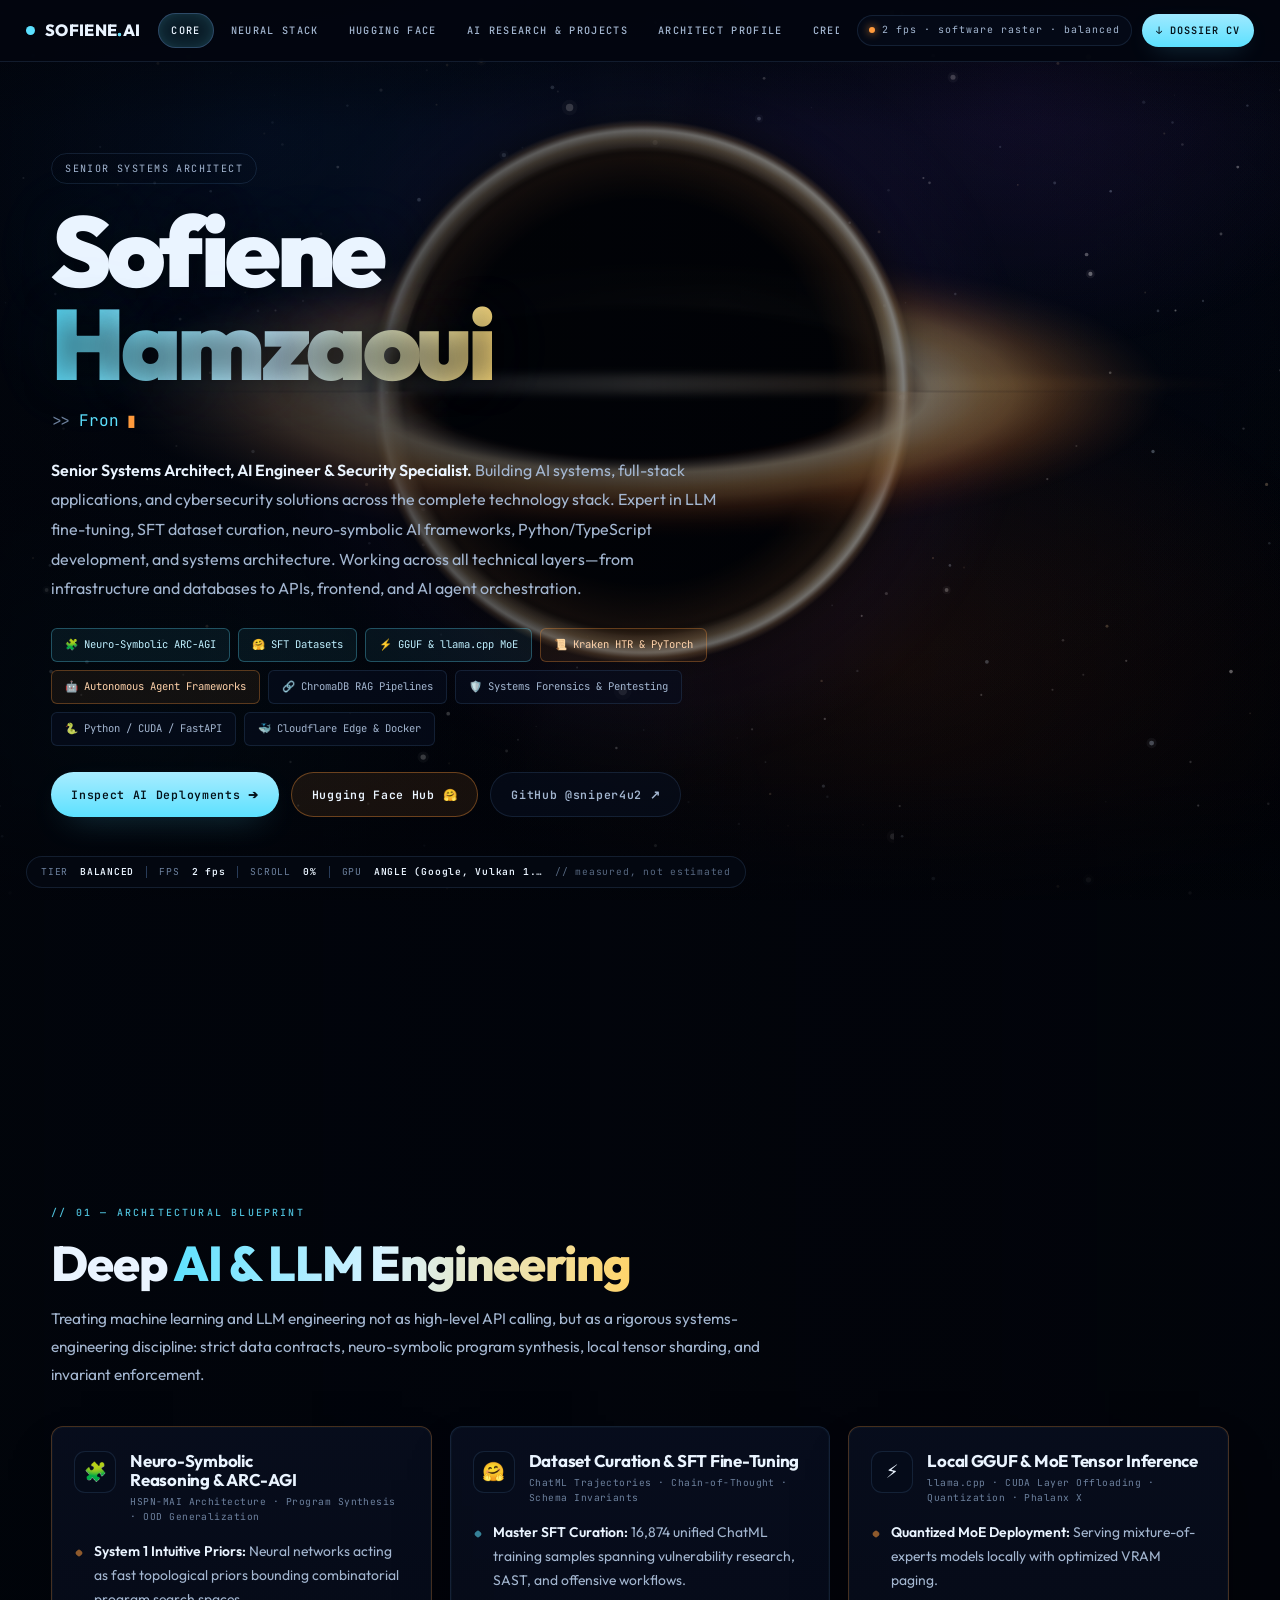
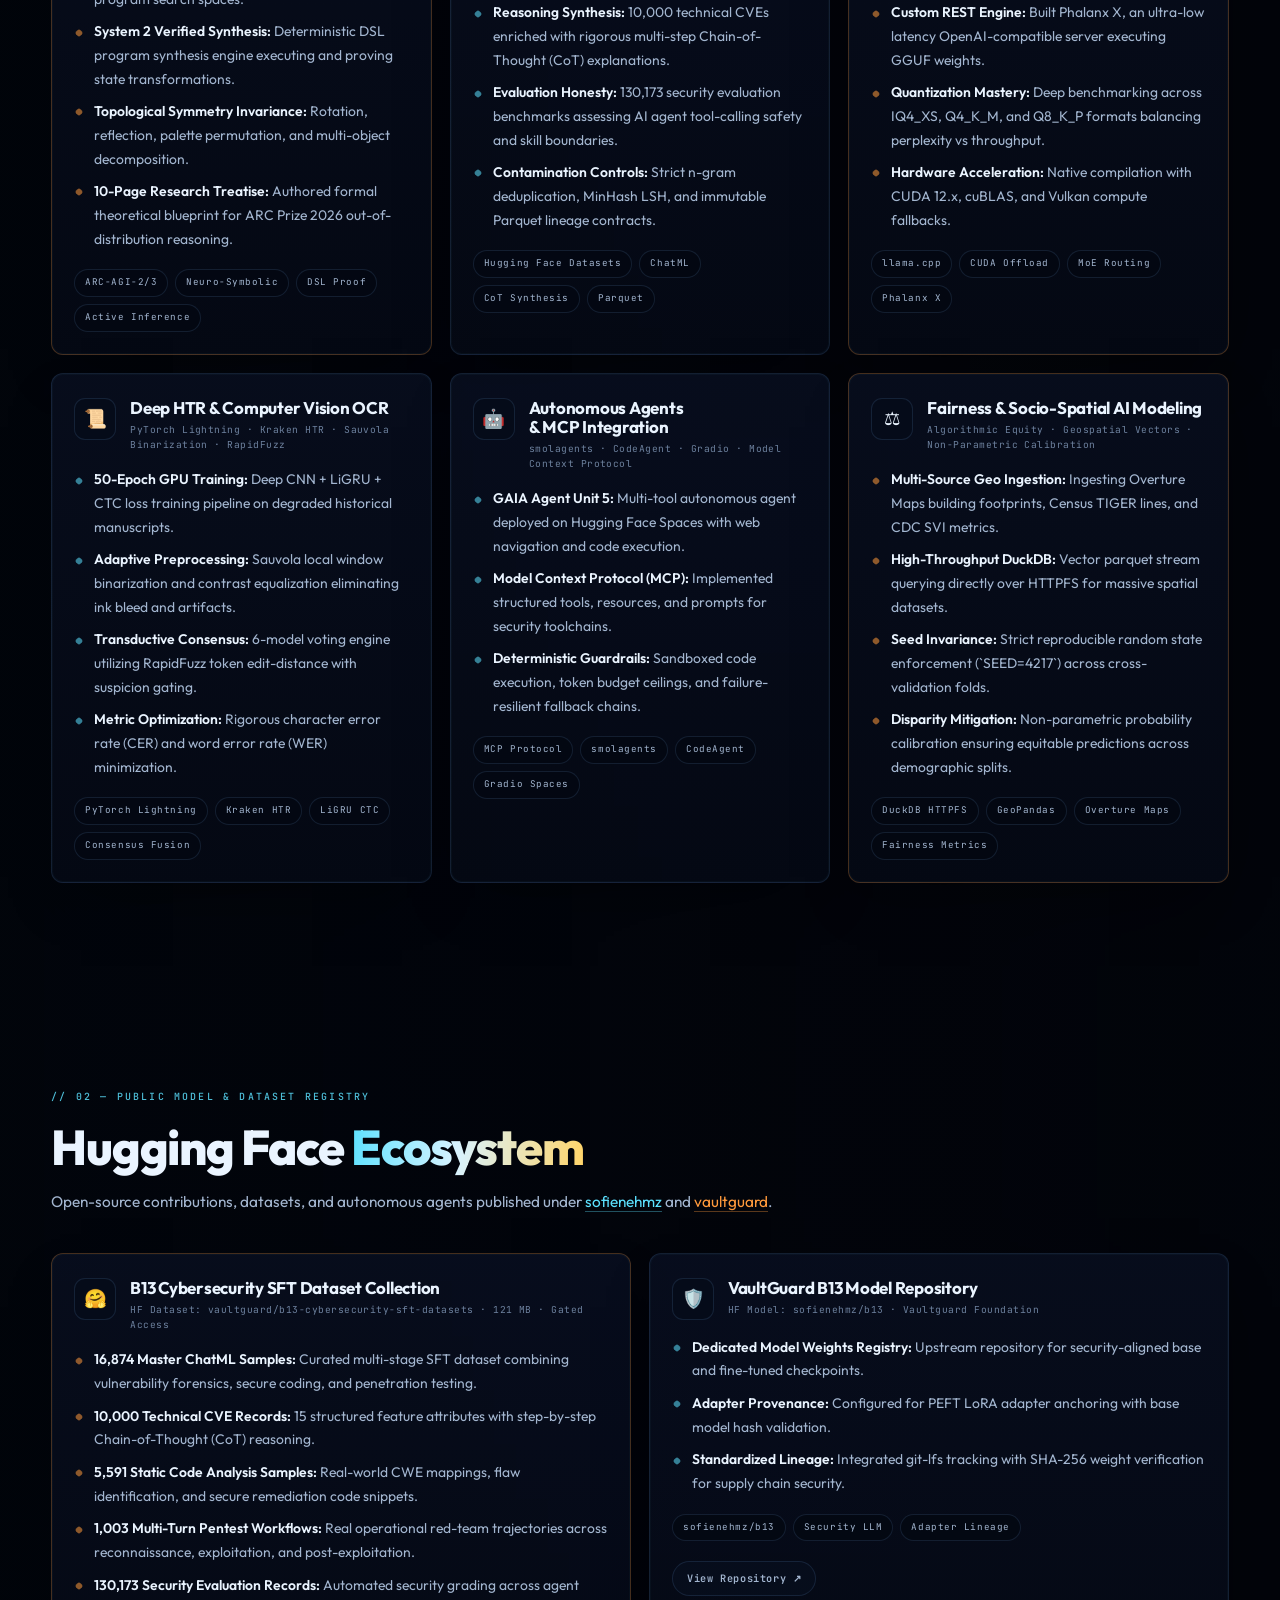
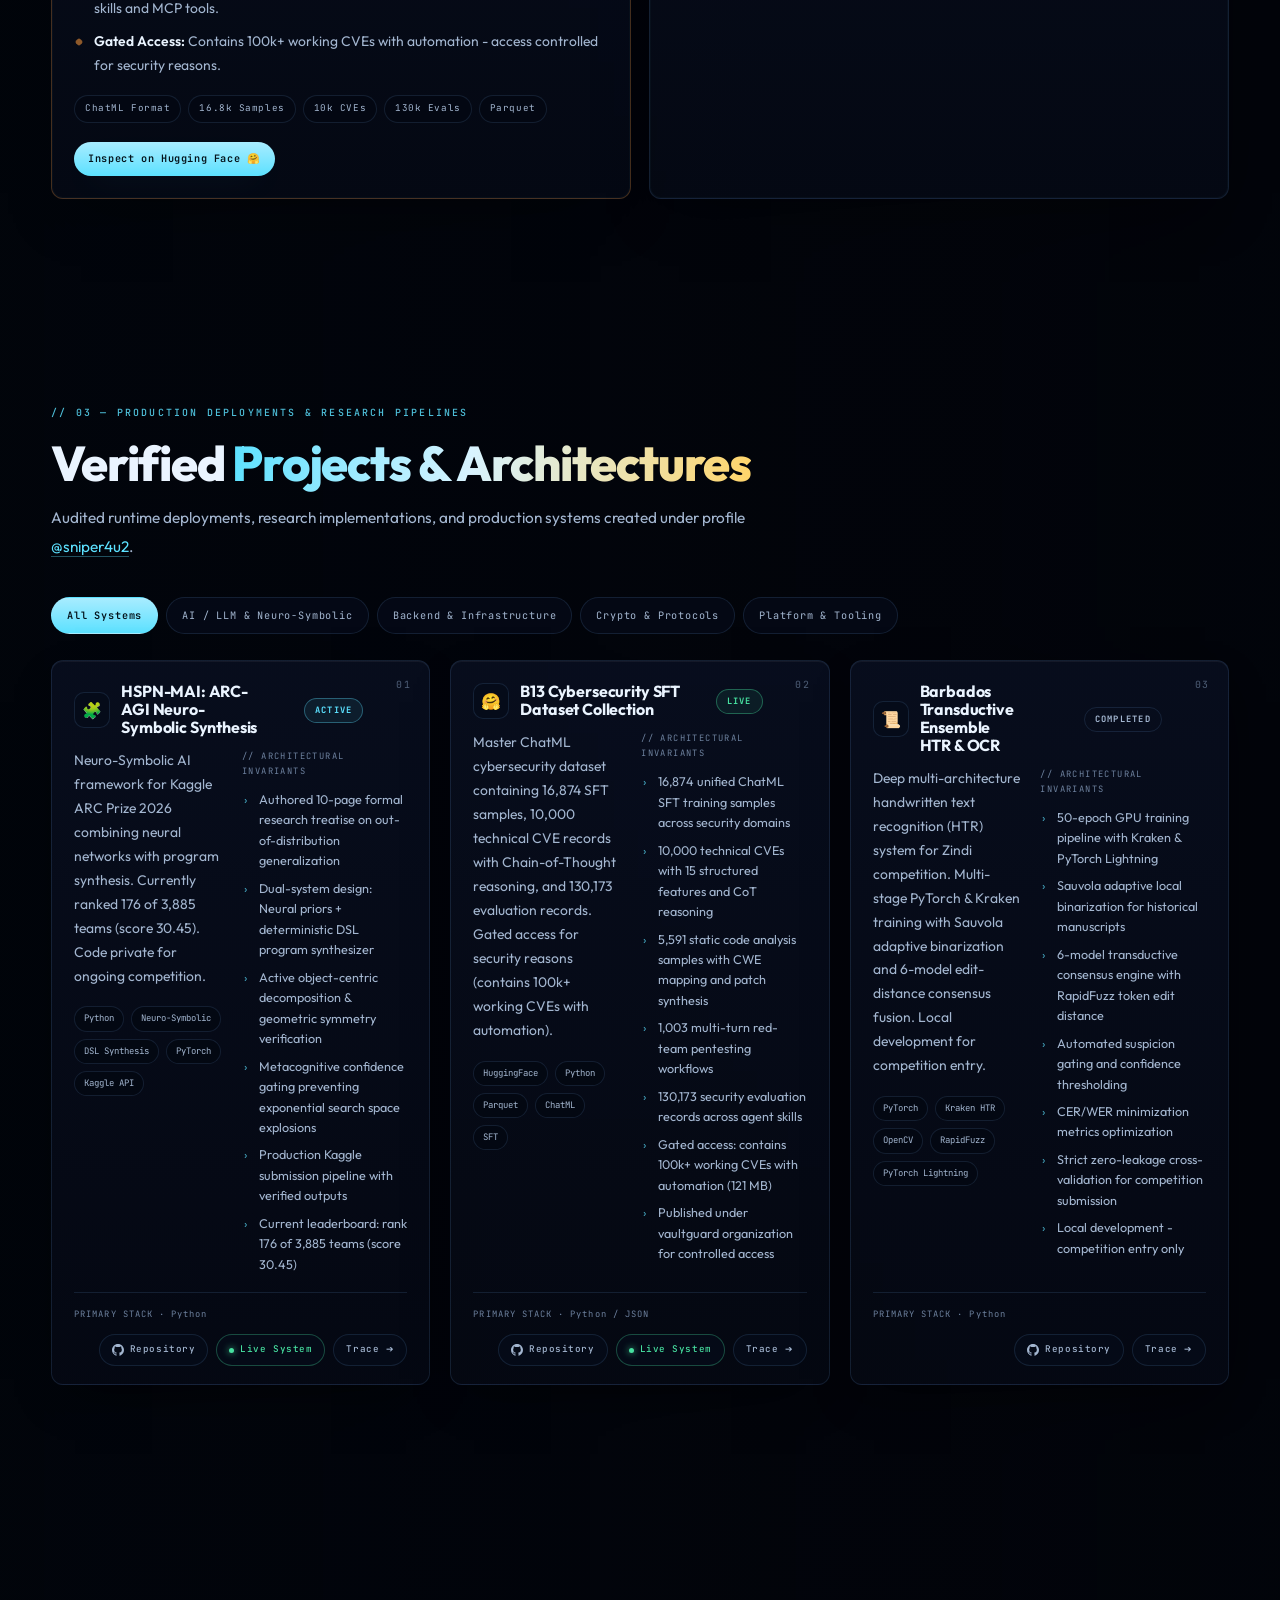
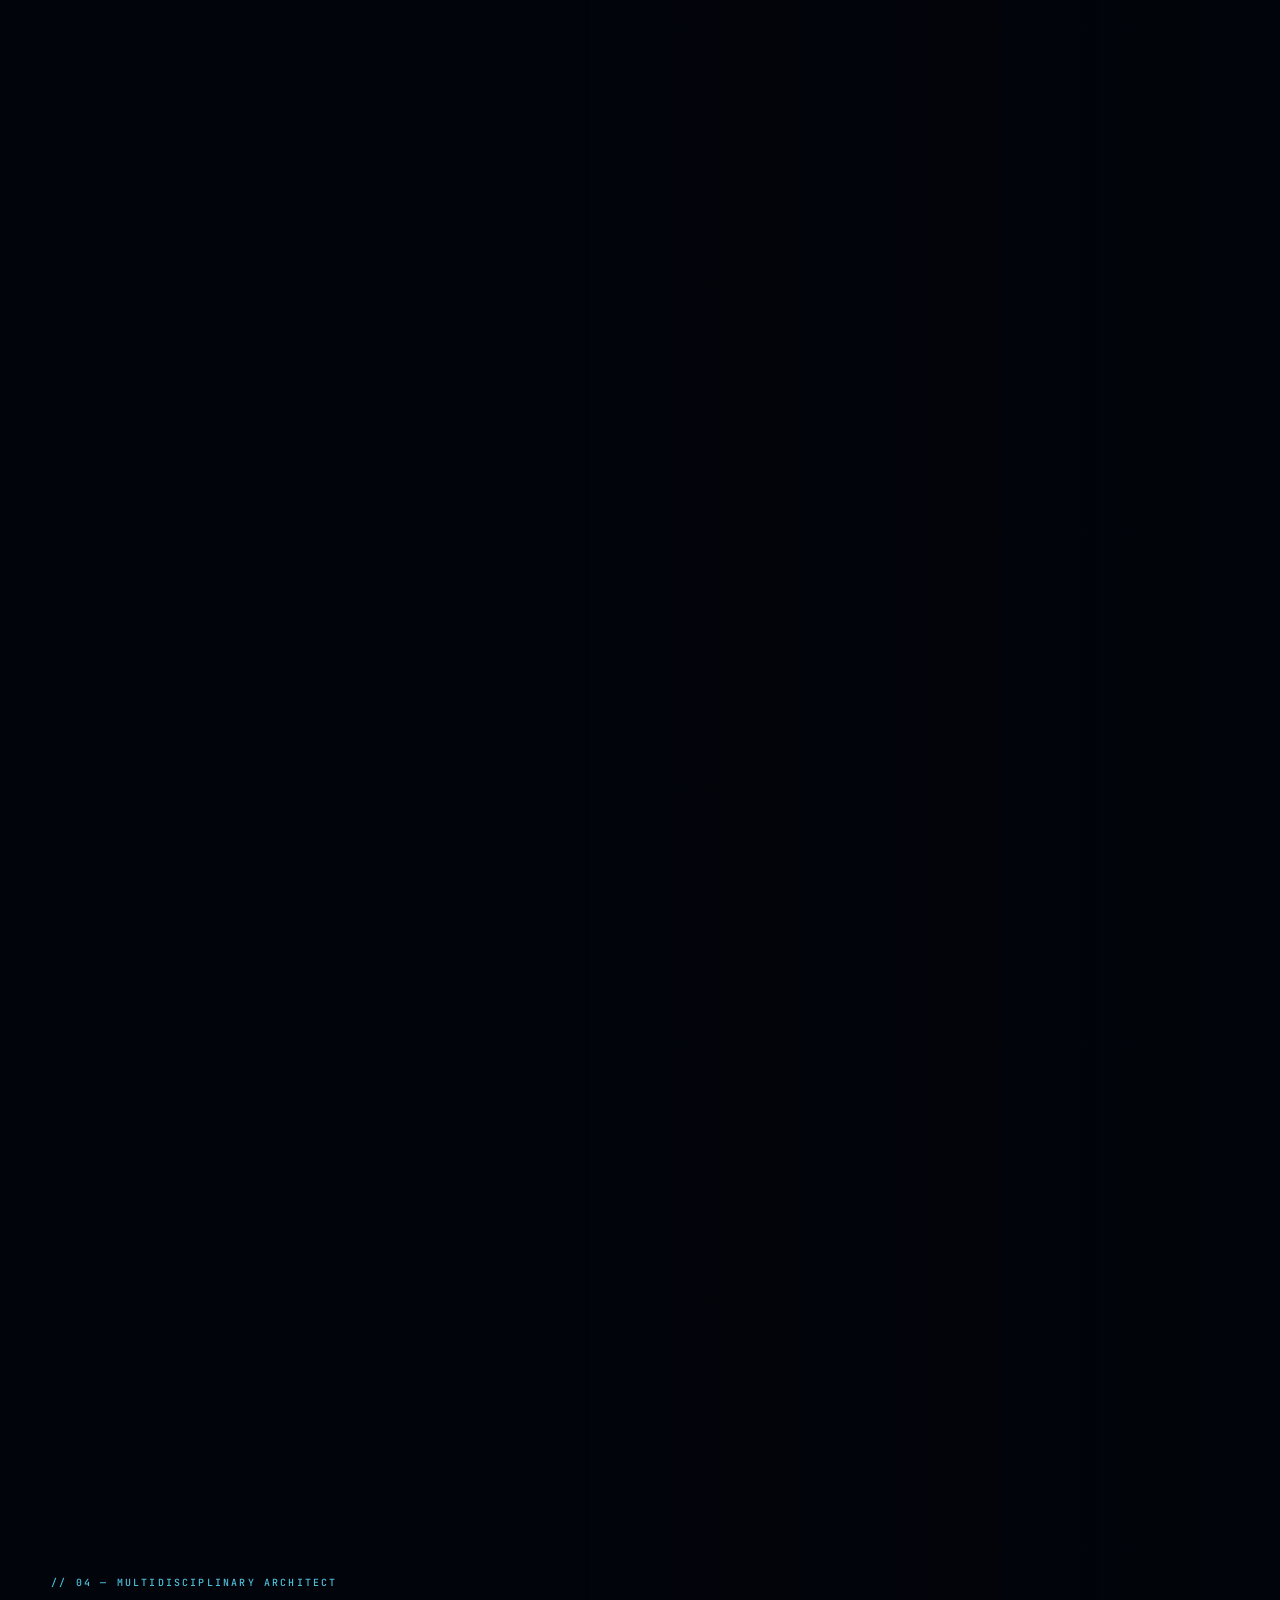
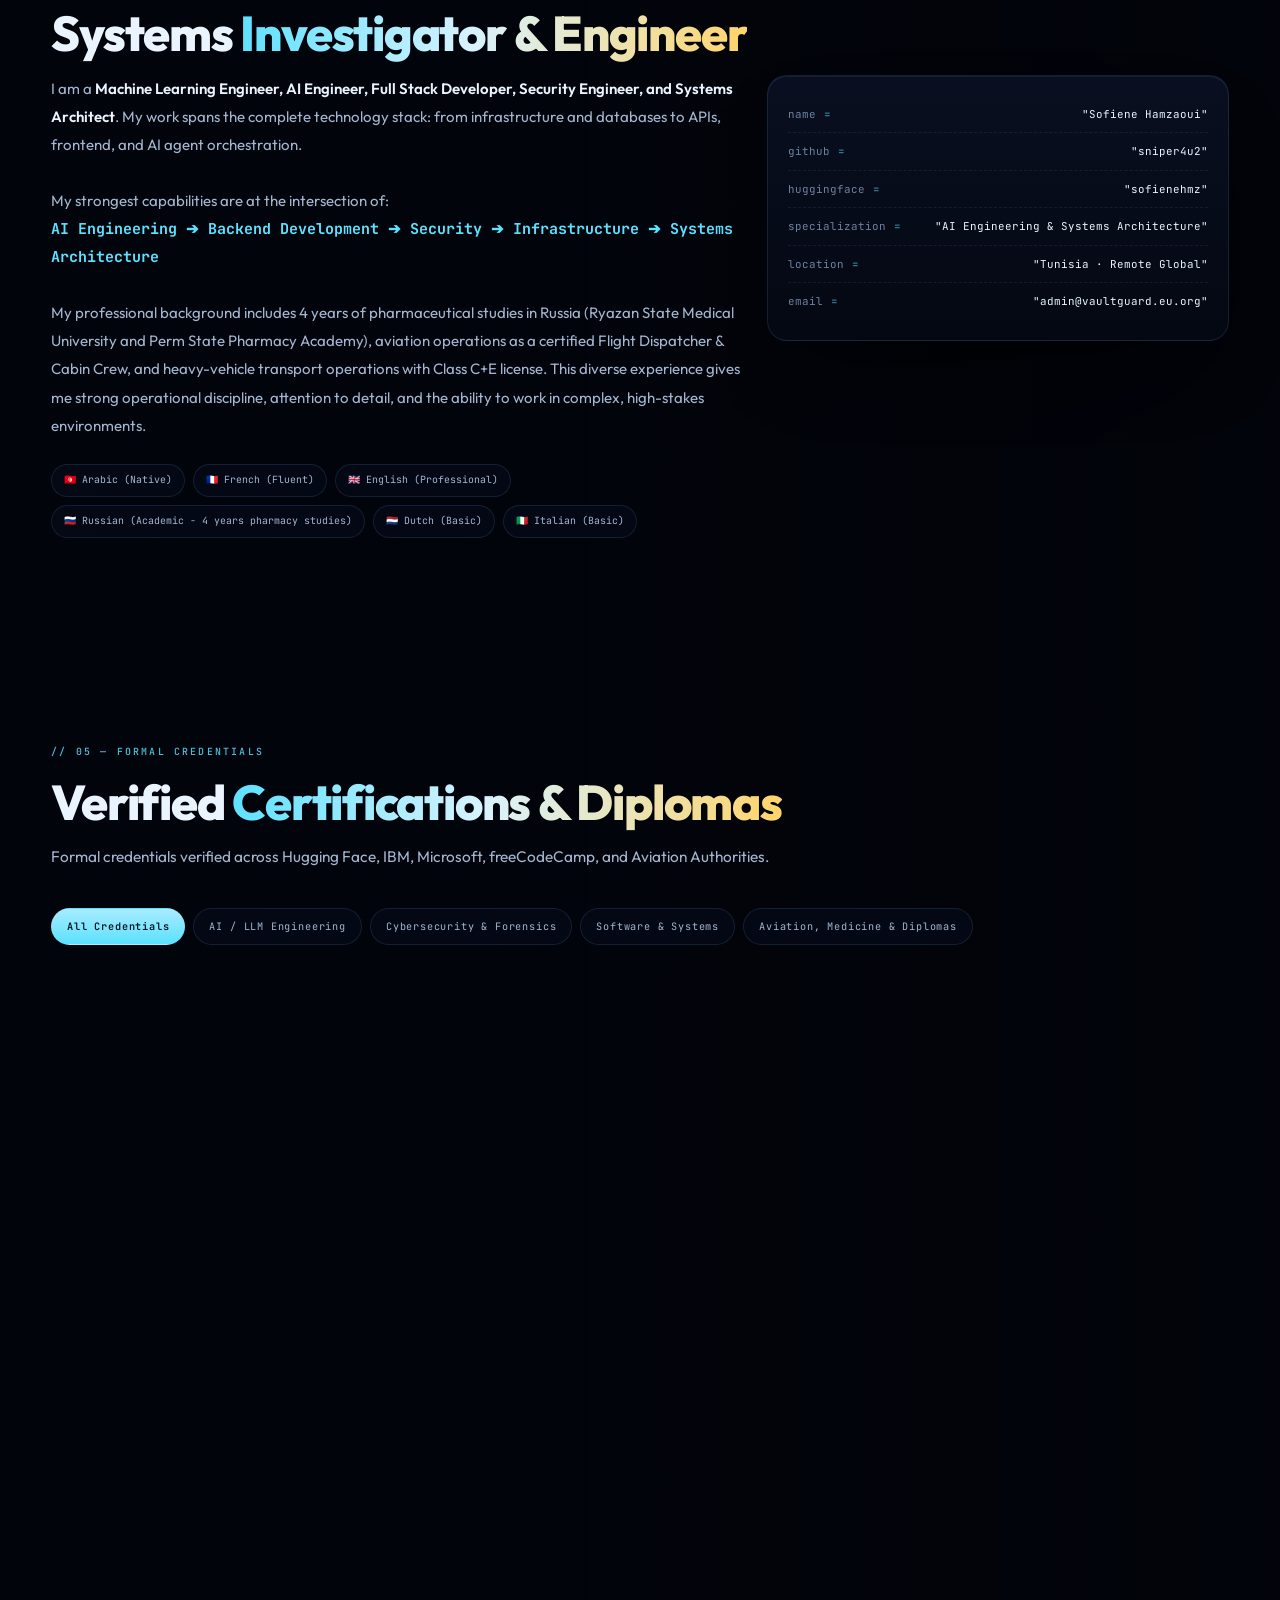
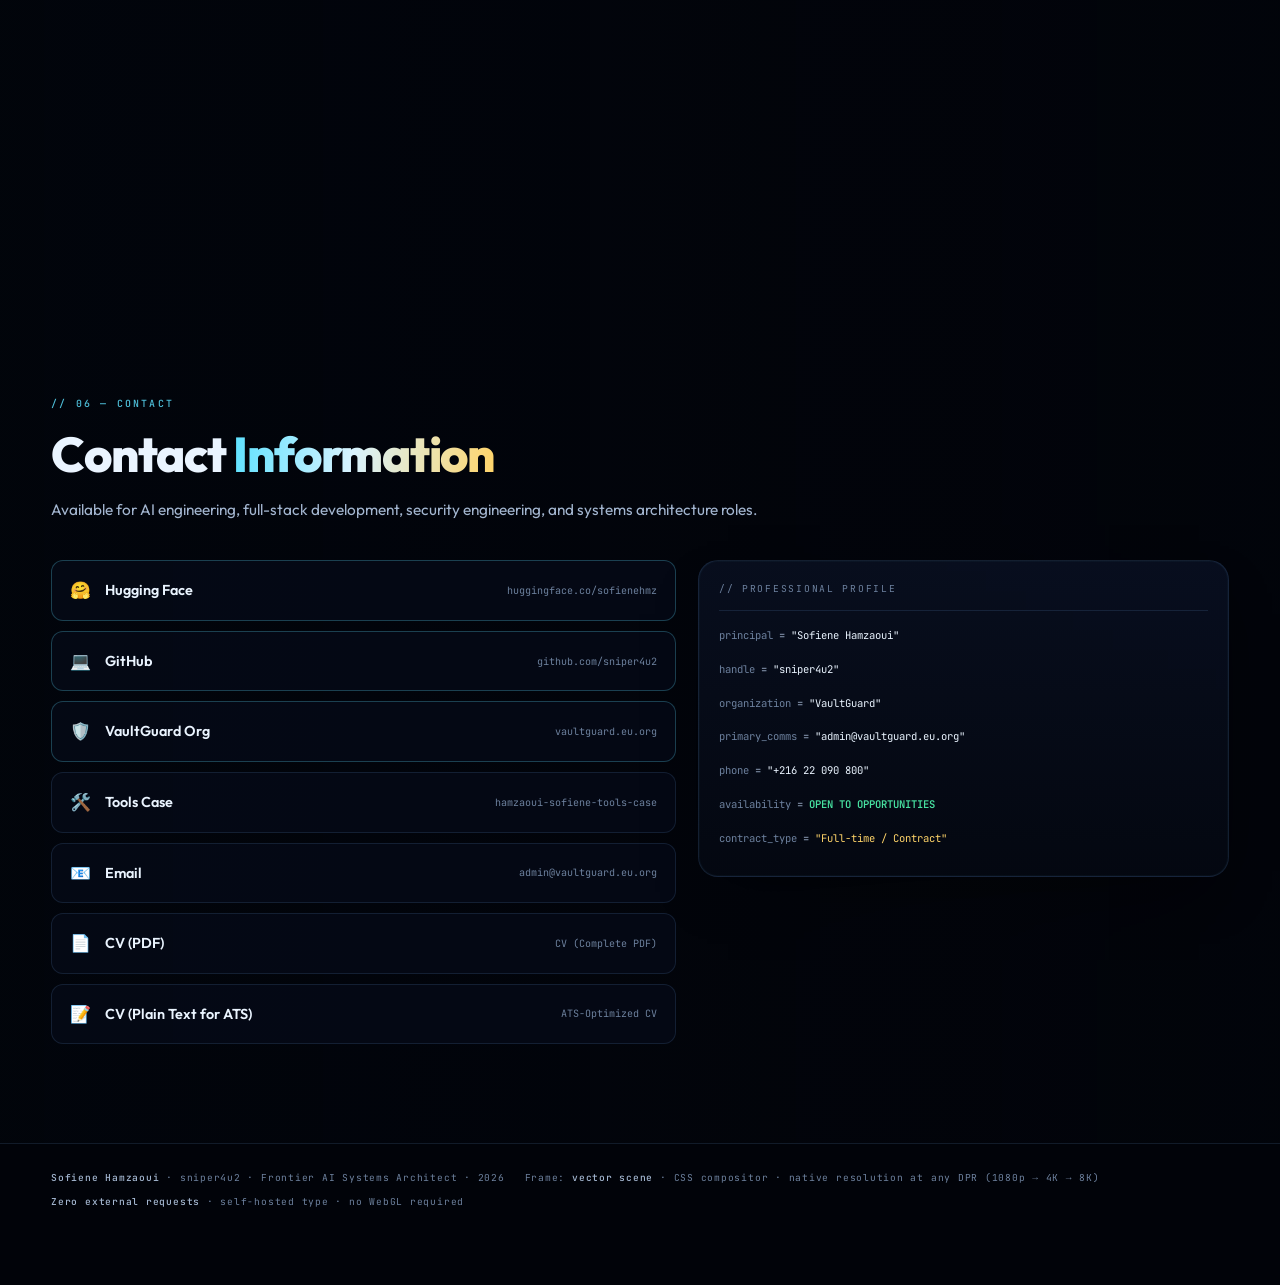
==== index.html @ f31512fc "Remove hero evidence block comment with sed" ====
<!DOCTYPE html>
<html lang="en" data-tier="balanced" data-motion="live">
<head>
  <meta charset="UTF-8">
  <meta name="viewport" content="width=device-width, initial-scale=1.0">
  <title>Sofiene Hamzaoui · Frontier AI/LLM Research Engineer · Systems Architect</title>
  <meta name="description" content="Sofiene Hamzaoui — Machine Learning Engineer, AI Engineer, Full Stack Developer, Backend Engineer, Security Engineer, Systems Architect. Expert in LLM fine-tuning, SFT datasets, neuro-symbolic AI, Python, TypeScript, cybersecurity, and systems architecture.">
  <link rel="icon" href="data:image/svg+xml,<svg xmlns='http://www.w3.org/2000/svg' viewBox='0 0 100 100'><text y='.9em' font-size='80'>🧠</text></svg>">
  <!-- Type is self-hosted (Outfit + JetBrains Mono, woff2 subsets under
       assets/fonts/), so the page makes ZERO external requests: no font CDN, no
       analytics, no third-party script, nothing to block first paint. -->
  <link rel="preload" as="font" type="font/woff2" href="./assets/fonts/outfit-latin.woff2" crossorigin>
  <link rel="stylesheet" href="style.css?v=7.0">
  <!-- Without scripting there is no shutter handshake, so the overlay must
       never be shown at all: the page degrades to the static document. -->
  <noscript><style>.boot { display: none !important; }</style></noscript>
  <meta name="theme-color" content="#02040a">
  <meta name="color-scheme" content="dark">
  <meta name="keywords" content="Machine Learning Engineer, AI Engineer, Full Stack Developer, Backend Engineer, Security Engineer, Systems Architect, LLM Fine-Tuning, SFT Datasets, Python, TypeScript, React, FastAPI, Cybersecurity, Systems Architecture, Sofiene Hamzaoui">
  <meta name="author" content="Sofiene Hamzaoui">
  <meta name="robots" content="index, follow">

  <!-- Open Graph -->
  <meta property="og:type" content="website">
  <meta property="og:url" content="https://sniper4u2.github.io/">
  <meta property="og:title" content="Sofiene Hamzaoui · Frontier AI &amp; LLM Systems Architect">
  <meta property="og:description" content="Frontier AI &amp; LLM Research Engineer, Neuro-Symbolic ARC-AGI solver author, HTR PyTorch pipelines, and HuggingFace SFT datasets.">
  <meta property="og:site_name" content="SOFIENE.AI">

  <!-- JSON-LD Structured Data -->
  <script type="application/ld+json">
  {
    "@context": "https://schema.org",
    "@type": "Person",
    "name": "Sofiene Hamzaoui",
    "alternateName": "sniper4u2",
    "jobTitle": "Machine Learning Engineer, AI Engineer, Full Stack Developer, Security Engineer, Systems Architect",
    "url": "https://sniper4u2.github.io/",
    "sameAs": ["https://github.com/sniper4u2","https://huggingface.co/sofienehmz","https://vaultguard.eu.org"],
    "email": "admin@vaultguard.eu.org",
    "knowsAbout": ["Machine Learning","Artificial Intelligence","Large Language Models","Python","TypeScript","React","FastAPI","Cybersecurity","Systems Architecture","Full Stack Development","Backend Engineering"]
  }
  </script>
</head>
<body>

<!-- ATMOSPHERIC VIGNETTE — now part of the frame (#scene .sc-vig) -->

<!-- ==========================================================================
     THE FRAME — #scene
     --------------------------------------------------------------------------
     One stage, six depth planes, no GPU program. Star fields are SVG tiles
     (sharp at any device pixel ratio), the black hole is a masked ellipse pair
     around a black sphere, and every moving part is driven by a transform or an
     opacity on the compositor.

     Why not a shader: the previous engine ray-marched null geodesics and had to
     keep a drawing buffer alive. On a software rasterizer it laddered down to
     0.3 fps and then shut itself off. This frame cannot do that - there is no
     drawing buffer to lose and no fragment program to time out. It renders at
     the panel's native resolution on a discrete GPU, on Intel integrated, on
     SwiftShader, over RDP and on a phone, and the measured tier decides how much
     of it is *animated*, never whether it is correct.

     Files: scene.js drives it, style.css section 1 defines it.
     ========================================================================== -->
<div id="scene"
     role="img"
     aria-label="Vector visualisation of a black hole: a lensed accretion disk with a bright photon ring over a drifting star field."
     data-shot="orbit">
  <div class="sc-field">
    <div class="sc-sf sc-sf--far"><div class="sc-sf__b"></div></div>
    <div class="sc-sf sc-sf--mid"><div class="sc-sf__b"></div></div>
    <div class="sc-sf sc-sf--near"><div class="sc-sf__b"></div></div>
  </div>
  <div class="sc-neb"></div>
  <div class="sc-lens">
    <div class="sc-plate">
      <div class="sc-halo"></div>
      <div class="sc-jets"></div>
      <div class="sc-ring sc-ring--back"><span class="sc-ring__b"></span></div>
      <div class="sc-horizon"></div>
      <div class="sc-photon"></div>
      <div class="sc-arc"></div>
      <div class="sc-ring sc-ring--front"><span class="sc-ring__b"></span></div>
      <div class="sc-filament"></div>
      <div class="sc-flare"></div>
    </div>
  </div>
  <div class="sc-warp"></div>
  <div class="sc-grain"></div>
  <div class="sc-vig"></div>
  <div class="sc-ink"></div>
</div>

<!-- ==========================================================================
     BOOT CONSOLE — four real gates, one shutter
     --------------------------------------------------------------------------
     There is no artificial progress bar here. Four signals release the shutter:
     the document is parsed, the frame has composited its first pass, the
     self-hosted faces are active, and the capability probe has returned. Each
     line below is written when its gate actually passes (see scene.js boot()).
     A 3.5 s fail-safe can never trap the reader, and if it fires the console says
     so instead of pretending the boot completed.
     ========================================================================== -->
<div id="boot" class="boot">
  <div class="boot__inner">
    <div class="boot__reactor">
      <div class="boot__ring"></div>
      <div class="boot__ring boot__ring--2"></div>
      <div class="boot__ring boot__ring--3"></div>
      <div class="boot__core"></div>
    </div>
    <div class="boot__title">COMPOSITING THE FRAME</div>
    <div class="boot__sub">// VECTOR SCENE · COMPOSITOR PATH · NO GPU PROGRAM REQUIRED</div>
    <div class="boot__log" id="boot-log" aria-live="polite"></div>
    <div class="boot__bar"><div class="boot__fill" id="boot-fill"></div></div>
    <div class="boot__pct" id="boot-pct">0%</div>
  </div>
</div>

<!-- ==========================================================================
     COMMAND BAR
     The status pill used to read "RUNTIME: ONLINE (CUDA ACTIVE)" on every
     machine, including ones with no NVIDIA hardware at all. It now reports the
     measured frame rate and render tier, and says "stationary" when the governor
     has settled on the still tier.
     ========================================================================== -->
<header class="gbar" id="gbar">
  <a class="gbar__brand" href="#hero">
    <span class="gbar__pulse"></span>
    <span class="gbar__word">SOFIENE<span class="accent">.</span>AI</span>
  </a>
  <nav class="gbar__nav" id="gbar-nav" aria-label="Section navigation">
    <button class="hud-btn is-active" data-section="hero">CORE</button>
    <button class="hud-btn" data-section="ai-expertise">NEURAL STACK</button>
    <button class="hud-btn" data-section="huggingface">HUGGING FACE</button>
    <button class="hud-btn" data-section="projects">AI RESEARCH &amp; PROJECTS</button>
    <button class="hud-btn" data-section="about">ARCHITECT PROFILE</button>
    <button class="hud-btn" data-section="certificates">CREDENTIALS</button>
    <button class="hud-btn" data-section="contact">SECURE COMMS</button>
  </nav>
  <div class="gbar__right">
    <span class="gbar__live" id="gbar-live" data-state="idle" title="Measured on this machine, not estimated">
      <span class="gbar__dot"></span>
      <span id="gbar-live-txt">measuring this machine…</span>
    </span>
    <a class="gbar__cv" href="CERTS/Hamzaoui_Sofiene_CV_Complete.pdf" target="_blank" rel="noopener noreferrer">↓ DOSSIER CV</a>
    <button class="gbar__menu" id="gbar-menu" aria-expanded="false" aria-controls="gbar-nav">MENU</button>
  </div>
</header>

<!-- section index rail (wide viewports). Items are generated from the same
     section table the director uses, so the rail can never drift out of sync. -->
<nav class="rail" id="rail" aria-label="Section index"></nav>

<main id="main">

<!-- ==========================================================================
     SECTION 00: COMMAND DECK / HERO
     ========================================================================== -->
<section id="hero" class="panel active">
  <div class="panel-inner hero-panel">
    <div class="hero-content">
      <div class="hero-badge-row">
        <span class="hud-tag">SENIOR SYSTEMS ARCHITECT</span>
      </div>
      <h1 class="hero-title">
        <span class="name-first">Sofiene</span>
        <span class="name-last">Hamzaoui</span>
      </h1>
      <div class="hero-role-wrap">
        <span>&gt;&gt;</span>
        <span class="hero-role" id="typed-role">AI &amp; LLM Systems Architect</span>
        <span class="hero-cursor">▮</span>
      </div>
      <p class="hero-manifesto">
        <strong>Senior Systems Architect, AI Engineer &amp; Security Specialist.</strong>
        Building AI systems, full-stack applications, and cybersecurity solutions across the complete technology stack. Expert in LLM fine-tuning, SFT dataset curation, neuro-symbolic AI frameworks, Python/TypeScript development, and systems architecture. Working across all technical layers—from infrastructure and databases to APIs, frontend, and AI agent orchestration.
      </p>

      <div class="competence-matrix">
        <span class="c-tag primary">🧩 Neuro-Symbolic ARC-AGI</span>
        <span class="c-tag primary">🤗 SFT Datasets</span>
        <span class="c-tag primary">⚡ GGUF &amp; llama.cpp MoE</span>
        <span class="c-tag amber">📜 Kraken HTR &amp; PyTorch</span>
        <span class="c-tag amber">🤖 Autonomous Agent Frameworks</span>
        <span class="c-tag">🔗 ChromaDB RAG Pipelines</span>
        <span class="c-tag">🛡️ Systems Forensics &amp; Pentesting</span>
        <span class="c-tag">🐍 Python / CUDA / FastAPI</span>
        <span class="c-tag">🐳 Cloudflare Edge &amp; Docker</span>
      </div>

      <div class="hero-cta">
        <button class="btn-primary" data-go="projects">Inspect AI Deployments ➔</button>
        <button class="btn-secondary" data-go="huggingface">Hugging Face Hub 🤗</button>
        <a href="https://github.com/sniper4u2" target="_blank" rel="noopener noreferrer" class="btn-ghost">GitHub @sniper4u2 ↗</a>
      </div>
    </div>


  </div>
</section>

<!-- ==========================================================================
     SECTION 01: FRONTIER AI & LLM ENGINEERING EXPERTISE
     ========================================================================== -->
<section id="ai-expertise" class="panel">
  <div class="panel-inner">
    <div class="section-label">// 01 — ARCHITECTURAL BLUEPRINT</div>
    <h2 class="section-title">Deep <span class="accent">AI &amp; LLM Engineering</span></h2>
    <p class="section-sub">
      Treating machine learning and LLM engineering not as high-level API calling, but as a rigorous systems-engineering discipline:
      strict data contracts, neuro-symbolic program synthesis, local tensor sharding, and invariant enforcement.
    </p>

    <div class="ai-domains-grid">
      <!-- Domain 1 -->
      <div class="domain-card highlight-amber">
        <div class="dc-header">
          <div class="dc-icon">🧩</div>
          <div class="dc-title-wrap">
            <h3 class="dc-title">Neuro-Symbolic Reasoning &amp; ARC-AGI</h3>
            <div class="dc-sub">HSPN-MAI Architecture · Program Synthesis · OOD Generalization</div>
          </div>
        </div>
        <ul class="dc-list">
          <li><strong>System 1 Intuitive Priors:</strong> Neural networks acting as fast topological priors bounding combinatorial program search spaces.</li>
          <li><strong>System 2 Verified Synthesis:</strong> Deterministic DSL program synthesis engine executing and proving state transformations.</li>
          <li><strong>Topological Symmetry Invariance:</strong> Rotation, reflection, palette permutation, and multi-object decomposition.</li>
          <li><strong>10-Page Research Treatise:</strong> Authored formal theoretical blueprint for ARC Prize 2026 out-of-distribution reasoning.</li>
        </ul>
        <div class="dc-pills">
          <span class="m-pill">ARC-AGI-2/3</span>
          <span class="m-pill">Neuro-Symbolic</span>
          <span class="m-pill">DSL Proof</span>
          <span class="m-pill">Active Inference</span>
        </div>
      </div>

      <!-- Domain 2 -->
      <div class="domain-card">
        <div class="dc-header">
          <div class="dc-icon">🤗</div>
          <div class="dc-title-wrap">
            <h3 class="dc-title">Dataset Curation &amp; SFT Fine-Tuning</h3>
            <div class="dc-sub">ChatML Trajectories · Chain-of-Thought · Schema Invariants</div>
          </div>
        </div>
        <ul class="dc-list">
          <li><strong>Master SFT Curation:</strong> 16,874 unified ChatML training samples spanning vulnerability research, SAST, and offensive workflows.</li>
          <li><strong>Reasoning Synthesis:</strong> 10,000 technical CVEs enriched with rigorous multi-step Chain-of-Thought (CoT) explanations.</li>
          <li><strong>Evaluation Honesty:</strong> 130,173 security evaluation benchmarks assessing AI agent tool-calling safety and skill boundaries.</li>
          <li><strong>Contamination Controls:</strong> Strict n-gram deduplication, MinHash LSH, and immutable Parquet lineage contracts.</li>
        </ul>
        <div class="dc-pills">
          <span class="m-pill">Hugging Face Datasets</span>
          <span class="m-pill">ChatML</span>
          <span class="m-pill">CoT Synthesis</span>
          <span class="m-pill">Parquet</span>
        </div>
      </div>

      <!-- Domain 3 -->
      <div class="domain-card highlight-amber">
        <div class="dc-header">
          <div class="dc-icon">⚡</div>
          <div class="dc-title-wrap">
            <h3 class="dc-title">Local GGUF &amp; MoE Tensor Inference</h3>
            <div class="dc-sub">llama.cpp · CUDA Layer Offloading · Quantization · Phalanx X</div>
          </div>
        </div>
        <ul class="dc-list">
          <li><strong>Quantized MoE Deployment:</strong> Serving mixture-of-experts models locally with optimized VRAM paging.</li>
          <li><strong>Custom REST Engine:</strong> Built Phalanx X, an ultra-low latency OpenAI-compatible server executing GGUF weights.</li>
          <li><strong>Quantization Mastery:</strong> Deep benchmarking across IQ4_XS, Q4_K_M, and Q8_K_P formats balancing perplexity vs throughput.</li>
          <li><strong>Hardware Acceleration:</strong> Native compilation with CUDA 12.x, cuBLAS, and Vulkan compute fallbacks.</li>
        </ul>
        <div class="dc-pills">
          <span class="m-pill">llama.cpp</span>
          <span class="m-pill">CUDA Offload</span>
          <span class="m-pill">MoE Routing</span>
          <span class="m-pill">Phalanx X</span>
        </div>
      </div>

      <!-- Domain 4 -->
      <div class="domain-card">
        <div class="dc-header">
          <div class="dc-icon">📜</div>
          <div class="dc-title-wrap">
            <h3 class="dc-title">Deep HTR &amp; Computer Vision OCR</h3>
            <div class="dc-sub">PyTorch Lightning · Kraken HTR · Sauvola Binarization · RapidFuzz</div>
          </div>
        </div>
        <ul class="dc-list">
          <li><strong>50-Epoch GPU Training:</strong> Deep CNN + LiGRU + CTC loss training pipeline on degraded historical manuscripts.</li>
          <li><strong>Adaptive Preprocessing:</strong> Sauvola local window binarization and contrast equalization eliminating ink bleed and artifacts.</li>
          <li><strong>Transductive Consensus:</strong> 6-model voting engine utilizing RapidFuzz token edit-distance with suspicion gating.</li>
          <li><strong>Metric Optimization:</strong> Rigorous character error rate (CER) and word error rate (WER) minimization.</li>
        </ul>
        <div class="dc-pills">
          <span class="m-pill">PyTorch Lightning</span>
          <span class="m-pill">Kraken HTR</span>
          <span class="m-pill">LiGRU CTC</span>
          <span class="m-pill">Consensus Fusion</span>
        </div>
      </div>

      <!-- Domain 5 -->
      <div class="domain-card">
        <div class="dc-header">
          <div class="dc-icon">🤖</div>
          <div class="dc-title-wrap">
            <h3 class="dc-title">Autonomous Agents &amp; MCP Integration</h3>
            <div class="dc-sub">smolagents · CodeAgent · Gradio · Model Context Protocol</div>
          </div>
        </div>
        <ul class="dc-list">
          <li><strong>GAIA Agent Unit 5:</strong> Multi-tool autonomous agent deployed on Hugging Face Spaces with web navigation and code execution.</li>
          <li><strong>Model Context Protocol (MCP):</strong> Implemented structured tools, resources, and prompts for security toolchains.</li>

          <li><strong>Deterministic Guardrails:</strong> Sandboxed code execution, token budget ceilings, and failure-resilient fallback chains.</li>
        </ul>
        <div class="dc-pills">
          <span class="m-pill">MCP Protocol</span>
          <span class="m-pill">smolagents</span>
          <span class="m-pill">CodeAgent</span>
          <span class="m-pill">Gradio Spaces</span>
        </div>
      </div>

      <!-- Domain 6 -->
      <div class="domain-card highlight-amber">
        <div class="dc-header">
          <div class="dc-icon">⚖️</div>
          <div class="dc-title-wrap">
            <h3 class="dc-title">Fairness &amp; Socio-Spatial AI Modeling</h3>
            <div class="dc-sub">Algorithmic Equity · Geospatial Vectors · Non-Parametric Calibration</div>
          </div>
        </div>
        <ul class="dc-list">
          <li><strong>Multi-Source Geo Ingestion:</strong> Ingesting Overture Maps building footprints, Census TIGER lines, and CDC SVI metrics.</li>
          <li><strong>High-Throughput DuckDB:</strong> Vector parquet stream querying directly over HTTPFS for massive spatial datasets.</li>
          <li><strong>Seed Invariance:</strong> Strict reproducible random state enforcement (`SEED=4217`) across cross-validation folds.</li>
          <li><strong>Disparity Mitigation:</strong> Non-parametric probability calibration ensuring equitable predictions across demographic splits.</li>
        </ul>
        <div class="dc-pills">
          <span class="m-pill">DuckDB HTTPFS</span>
          <span class="m-pill">GeoPandas</span>
          <span class="m-pill">Overture Maps</span>
          <span class="m-pill">Fairness Metrics</span>
        </div>
      </div>
    </div>
  </div>
</section>

<!-- ==========================================================================
     SECTION 02: HUGGING FACE ECOSYSTEM & DATASETS
     ========================================================================== -->
<section id="huggingface" class="panel">
  <div class="panel-inner">
    <div class="section-label">// 02 — PUBLIC MODEL &amp; DATASET REGISTRY</div>
    <h2 class="section-title">Hugging Face <span class="accent">Ecosystem</span></h2>
    <p class="section-sub">
      Open-source contributions, datasets, and autonomous agents published under
      <a href="https://huggingface.co/sofienehmz" target="_blank" rel="noopener noreferrer">sofienehmz</a>
      and <a href="https://huggingface.co/vaultguard" target="_blank" rel="noopener noreferrer" class="lnk-amber">vaultguard</a>.
    </p>

    <div class="ai-domains-grid">
      <!-- HF Card 1 -->
      <div class="domain-card highlight-amber">
        <div class="dc-header">
          <div class="dc-icon">🤗</div>
          <div class="dc-title-wrap">
            <h3 class="dc-title">B13 Cybersecurity SFT Dataset Collection</h3>
            <div class="dc-sub">HF Dataset: vaultguard/b13-cybersecurity-sft-datasets · 121 MB · Gated Access</div>
          </div>
        </div>
        <ul class="dc-list">
          <li><strong>16,874 Master ChatML Samples:</strong> Curated multi-stage SFT dataset combining vulnerability forensics, secure coding, and penetration testing.</li>
          <li><strong>10,000 Technical CVE Records:</strong> 15 structured feature attributes with step-by-step Chain-of-Thought (CoT) reasoning.</li>
          <li><strong>5,591 Static Code Analysis Samples:</strong> Real-world CWE mappings, flaw identification, and secure remediation code snippets.</li>
          <li><strong>1,003 Multi-Turn Pentest Workflows:</strong> Real operational red-team trajectories across reconnaissance, exploitation, and post-exploitation.</li>
          <li><strong>130,173 Security Evaluation Records:</strong> Automated security grading across agent skills and MCP tools.</li>
          <li><strong>Gated Access:</strong> Contains 100k+ working CVEs with automation - access controlled for security reasons.</li>
        </ul>
        <div class="dc-pills">
          <span class="m-pill">ChatML Format</span>
          <span class="m-pill">16.8k Samples</span>
          <span class="m-pill">10k CVEs</span>
          <span class="m-pill">130k Evals</span>
          <span class="m-pill">Parquet</span>
        </div>
        <div class="card-act">
          <a href="https://huggingface.co/datasets/vaultguard/b13-cybersecurity-sft-datasets" target="_blank" rel="noopener noreferrer" class="btn-primary btn-sm">
            Inspect on Hugging Face 🤗
          </a>
        </div>
      </div>

      <!-- HF Card 2 -->
      <div class="domain-card">
        <div class="dc-header">
          <div class="dc-icon">🛡️</div>
          <div class="dc-title-wrap">
            <h3 class="dc-title">VaultGuard B13 Model Repository</h3>
            <div class="dc-sub">HF Model: sofienehmz/b13 · Vaultguard Foundation</div>
          </div>
        </div>
        <ul class="dc-list">
          <li><strong>Dedicated Model Weights Registry:</strong> Upstream repository for security-aligned base and fine-tuned checkpoints.</li>
          <li><strong>Adapter Provenance:</strong> Configured for PEFT LoRA adapter anchoring with base model hash validation.</li>
          <li><strong>Standardized Lineage:</strong> Integrated git-lfs tracking with SHA-256 weight verification for supply chain security.</li>
        </ul>
        <div class="dc-pills">
          <span class="m-pill">sofienehmz/b13</span>
          <span class="m-pill">Security LLM</span>
          <span class="m-pill">Adapter Lineage</span>
        </div>
        <div class="card-act">
          <a href="https://huggingface.co/sofienehmz/b13" target="_blank" rel="noopener noreferrer" class="btn-ghost btn-sm">
            View Repository ↗
          </a>
        </div>
      </div>
    </div>
  </div>
</section>

<!-- ==========================================================================
     SECTION 03: FEATURED AI RESEARCH & ENGINEERING PROJECTS
     ========================================================================== -->
<section id="projects" class="panel">
  <div class="panel-inner">
    <div class="section-label">// 03 — PRODUCTION DEPLOYMENTS &amp; RESEARCH PIPELINES</div>
    <h2 class="section-title">Verified <span class="accent">Projects &amp; Architectures</span></h2>
    <p class="section-sub">
      Audited runtime deployments, research implementations, and production systems created under profile
      <a href="https://github.com/sniper4u2" target="_blank" rel="noopener noreferrer">@sniper4u2</a>.
    </p>

    <div class="proj-filters" id="proj-filters">
      <button class="pf active" data-f="all">All Systems</button>
      <button class="pf" data-f="ai">AI / LLM &amp; Neuro-Symbolic</button>
      <button class="pf" data-f="backend">Backend &amp; Infrastructure</button>
      <button class="pf" data-f="crypto">Crypto &amp; Protocols</button>
      <button class="pf" data-f="platform">Platform &amp; Tooling</button>
    </div>

    <div class="proj-grid" id="proj-grid"></div>
  </div>
</section>

<!-- ==========================================================================
     SECTION 04: ARCHITECT PROFILE & MULTIDISCIPLINARY BACKGROUND
     ========================================================================== -->
<section id="about" class="panel">
  <div class="panel-inner">
    <div class="section-label">// 04 — MULTIDISCIPLINARY ARCHITECT</div>
    <h2 class="section-title">Systems <span class="accent">Investigator &amp; Engineer</span></h2>
    
      <div class="about-grid">
      <div class="about-text">
        <p>
          I am a <strong>Machine Learning Engineer, AI Engineer, Full Stack Developer, Security Engineer, and Systems Architect</strong>.
          My work spans the complete technology stack: from infrastructure and databases to APIs, frontend, and AI agent orchestration.
        </p>
        <br>
        <p>
          My strongest capabilities are at the intersection of:
          <br>
          <span class="mono-cyan">
            AI Engineering ➔ Backend Development ➔ Security ➔ Infrastructure ➔ Systems Architecture
          </span>
        </p>
        <br>
        <p>
          My professional background includes 4 years of pharmaceutical studies in Russia (Ryazan State Medical University and Perm State Pharmacy Academy), aviation operations as a certified Flight Dispatcher & Cabin Crew, and heavy-vehicle transport operations with Class C+E license. This diverse experience gives me strong operational discipline, attention to detail, and the ability to work in complex, high-stakes environments.
        </p>

        <div class="about-langs">
          <span class="lang-badge">🇹🇳 Arabic (Native)</span>
          <span class="lang-badge">🇫🇷 French (Fluent)</span>
          <span class="lang-badge">🇬🇧 English (Professional)</span>
          <span class="lang-badge">🇷🇺 Russian (Academic - 4 years pharmacy studies)</span>
          <span class="lang-badge">🇳🇱 Dutch (Basic)</span>
          <span class="lang-badge">🇮🇹 Italian (Basic)</span>
        </div>
      </div>

      <div class="about-card">
        <div class="acard-row"><span class="acard-k">name</span><span class="acard-eq">=</span><span class="acard-v">"Sofiene Hamzaoui"</span></div>
        <div class="acard-row"><span class="acard-k">github</span><span class="acard-eq">=</span><span class="acard-v">"sniper4u2"</span></div>
        <div class="acard-row"><span class="acard-k">huggingface</span><span class="acard-eq">=</span><span class="acard-v">"sofienehmz"</span></div>
        <div class="acard-row"><span class="acard-k">specialization</span><span class="acard-eq">=</span><span class="acard-v">"AI Engineering & Systems Architecture"</span></div>
        <div class="acard-row"><span class="acard-k">location</span><span class="acard-eq">=</span><span class="acard-v">"Tunisia · Remote Global"</span></div>
        <div class="acard-row"><span class="acard-k">email</span><span class="acard-eq">=</span><span class="acard-v">"admin@vaultguard.eu.org"</span></div>
      </div>
    </div>
  </div>
</section>

<!-- ==========================================================================
     SECTION 05: CREDENTIALS & CERTIFICATIONS
     ========================================================================== -->
<section id="certificates" class="panel">
  <div class="panel-inner">
    <div class="section-label">// 05 — FORMAL CREDENTIALS</div>
    <h2 class="section-title">Verified <span class="accent">Certifications &amp; Diplomas</span></h2>
    <p class="section-sub">Formal credentials verified across Hugging Face, IBM, Microsoft, freeCodeCamp, and Aviation Authorities.</p>

    <div class="cert-filter-row" id="cert-filters">
      <button class="cf active" data-cf="all">All Credentials</button>
      <button class="cf" data-cf="ai">AI / LLM Engineering</button>
      <button class="cf" data-cf="security">Cybersecurity &amp; Forensics</button>
      <button class="cf" data-cf="engineering">Software &amp; Systems</button>
      <button class="cf" data-cf="education">Aviation, Medicine &amp; Diplomas</button>
    </div>

    <div class="cert-galaxy" id="cert-gallery"></div>
  </div>
</section>

<!-- ==========================================================================
     SECTION 06: SECURE CONTACT & PROFILE
     ========================================================================== -->
<section id="contact" class="panel">
  <div class="panel-inner">
    <div class="section-label">// 06 — CONTACT</div>
    <h2 class="section-title">Contact <span class="accent">Information</span></h2>
    <p class="section-sub">Available for AI engineering, full-stack development, security engineering, and systems architecture roles.</p>

    <div class="contact-layout">
      <div class="contact-links" id="contact-links"></div>
      
      <div class="contact-card">
        <div class="cc-title">// PROFESSIONAL PROFILE</div>
        <div class="cc-row"><span class="cc-k">principal</span> = <span class="cc-v">"Sofiene Hamzaoui"</span></div>
        <div class="cc-row"><span class="cc-k">handle</span> = <span class="cc-v">"sniper4u2"</span></div>
        <div class="cc-row"><span class="cc-k">organization</span> = <span class="cc-v">"VaultGuard"</span></div>
        <div class="cc-row"><span class="cc-k">primary_comms</span> = <span class="cc-v">"admin@vaultguard.eu.org"</span></div>
        <div class="cc-row"><span class="cc-k">phone</span> = <span class="cc-v">"+216 22 090 800"</span></div>
        <div class="cc-row"><span class="cc-k">availability</span> = <span class="cc-status">OPEN TO OPPORTUNITIES</span></div>
        <div class="cc-row"><span class="cc-k">contract_type</span> = <span class="cc-gold">"Full-time / Contract"</span></div>
      </div>
    </div>
  </div>
</section>

</main>

<!-- ==========================================================================
     LIVE SESSION TICKER
     Same measured source as the telemetry console, in one line, always visible
     after the boot shutter opens.
     ========================================================================== -->
<div class="sess" id="sess" role="status" aria-live="off">
  <span class="sess__k">TIER</span><span class="sess__v" id="sess-tier">—</span>
  <span class="sess__sep"></span>
  <span class="sess__k">FPS</span><span class="sess__v" id="sess-fps">—</span>
  <span class="sess__sep sess__hide"></span>
  <span class="sess__k sess__hide">SCROLL</span><span class="sess__v sess__hide" id="sess-scroll">0%</span>
  <span class="sess__sep sess__hide"></span>
  <span class="sess__k sess__hide">GPU</span><span class="sess__v sess__hide" id="sess-gpu">—</span>
  <span class="sess__note" id="sess-note">// measured, not estimated</span>
</div>

<!-- MODAL DIALOG -->
<div id="modal-bg" class="modal-hidden">
  <div class="modal-wrap">
    <button class="modal-close" id="modal-close" aria-label="Close dialog">✕</button>
    <div class="modal-head" id="modal-head"></div>
    <div class="modal-body" id="modal-body"></div>
  </div>
</div>

<!-- ==========================================================================
     FOOTER
     Every claim below is checkable from the network panel.
     ========================================================================== -->
<footer class="foot">
  <span><b>Sofiene Hamzaoui</b> · sniper4u2 · Frontier AI Systems Architect · 2026</span>
  <span>Frame: <b>vector scene</b> · CSS compositor · native resolution at any DPR (1080p → 4K → 8K)</span>
  <span><b>Zero external requests</b> · self-hosted type · no WebGL required</span>
</footer>

<!-- SCENE ENGINE — capability probe, adaptive governor, motion driver and the
     telemetry source. No modules, no import map, no third-party bundle. -->
<script src="scene.js?v=1.2"></script>
<!-- UI CONTROLLER — navigation, live telemetry console, modals, section
     cinematography. Directs the frame through Scenic.setGrade()/setShot(). -->
<script defer src="app.js?v=7.1"></script>
</body>
</html>
---- style.css ----
/* ==========================================================================
   SOFIENE.AI — KINETIC DESIGN SYSTEM   (style.css v7.0)
   --------------------------------------------------------------------------
   Two rules govern every line below:

   1. RESOLUTION INDEPENDENCE. The frame is built from gradients, masks,
      transforms and SVG tiles. Nothing is a fixed-size bitmap, so it is crisp
      at 1080p, 4K and 8K and on any device pixel ratio, and no GPU program is
      required to paint it.

   2. COST IS OPTIONAL. Appearance adapts to the measured machine through
      html[data-tier="cinema"|"balanced"|"still"]. The tiers only ever remove
      cost (filters, extra planes, animation, translucency) - layout, content
      and contrast never change.
   ========================================================================== */

/* ---- self-hosted variable faces (no external request) -------------------- */
@font-face{font-family:'JetBrains Mono';font-style:normal;font-weight:400 800;font-display:swap;src:url('./assets/fonts/jetbrains-mono-cyrillic.woff2') format('woff2');unicode-range:U+0301, U+0400-045F, U+0490-0491, U+04B0-04B1, U+2116}
@font-face{font-family:'JetBrains Mono';font-style:normal;font-weight:400 800;font-display:swap;src:url('./assets/fonts/jetbrains-mono-latin-ext.woff2') format('woff2');unicode-range:U+0100-02BA, U+02BD-02C5, U+02C7-02CC, U+02CE-02D7, U+02DD-02FF, U+0304, U+0308, U+0329, U+1D00-1DBF, U+1E00-1E9F, U+1EF2-1EFF, U+2020, U+20A0-20AB, U+20AD-20C0, U+2113, U+2C60-2C7F, U+A720-A7FF}
@font-face{font-family:'JetBrains Mono';font-style:normal;font-weight:400 800;font-display:swap;src:url('./assets/fonts/jetbrains-mono-latin.woff2') format('woff2');unicode-range:U+0000-00FF, U+0131, U+0152-0153, U+02BB-02BC, U+02C6, U+02DA, U+02DC, U+0304, U+0308, U+0329, U+2000-206F, U+20AC, U+2122, U+2191, U+2193, U+2212, U+2215, U+FEFF, U+FFFD}
@font-face{font-family:'Outfit';font-style:normal;font-weight:300 900;font-display:swap;src:url('./assets/fonts/outfit-latin-ext.woff2') format('woff2');unicode-range:U+0100-02BA, U+02BD-02C5, U+02C7-02CC, U+02CE-02D7, U+02DD-02FF, U+0304, U+0308, U+0329, U+1D00-1DBF, U+1E00-1E9F, U+1EF2-1EFF, U+2020, U+20A0-20AB, U+20AD-20C0, U+2113, U+2C60-2C7F, U+A720-A7FF}
@font-face{font-family:'Outfit';font-style:normal;font-weight:300 900;font-display:swap;src:url('./assets/fonts/outfit-latin.woff2') format('woff2');unicode-range:U+0000-00FF, U+0131, U+0152-0153, U+02BB-02BC, U+02C6, U+02DA, U+02DC, U+0304, U+0308, U+0329, U+2000-206F, U+20AC, U+2122, U+2191, U+2193, U+2212, U+2215, U+FEFF, U+FFFD}

/* ---- Registered properties -------------------------------------------------
   These tween. The director (app.js) writes one target per section change and
   CSS interpolates it, which removes the old JS grade-easing loop entirely.
   Browsers without @property simply switch instantly - no visual breakage. */
@property --ink  { syntax: '<number>'; inherits: true; initial-value: 0.70; }
@property --gain { syntax: '<number>'; inherits: true; initial-value: 1; }
@property --sat  { syntax: '<number>'; inherits: true; initial-value: 1.05; }
@property --con  { syntax: '<number>'; inherits: true; initial-value: 1.06; }
@property --zoom { syntax: '<number>'; inherits: true; initial-value: 1; }
@property --pan  { syntax: '<length>'; inherits: true; initial-value: 0px; }
@property --rise { syntax: '<length>'; inherits: true; initial-value: 0px; }
@property --mx   { syntax: '<number>'; inherits: true; initial-value: 0; }
@property --my   { syntax: '<number>'; inherits: true; initial-value: 0; }
@property --sc   { syntax: '<number>'; inherits: true; initial-value: 0; }
@property --vel  { syntax: '<number>'; inherits: true; initial-value: 0; }

:root {
  /* surface */
  --bg: #02040a;
  --bg-2: #050a18;
  --panel: rgba(7, 13, 28, 0.62);
  --panel-2: rgba(10, 18, 38, 0.70);
  --panel-solid: rgba(6, 11, 25, 0.90);
  --line: rgba(126, 182, 255, 0.13);
  --line-2: rgba(126, 182, 255, 0.30);

  /* ink */
  --ice: #eaf4ff;
  --dim: #a3b6d0;
  --dimmer: #6d819e;

  /* spectrum */
  --cyan: #5ce1ff;
  --cyan-d: #0aa6d8;
  --amber: #ff9a3c;
  --amber-d: #e0641a;
  --gold: #ffd469;
  --mint: #47e0a0;
  --rose: #ff6a86;
  --violet: #b48cff;

  --glow-c: rgba(92, 225, 255, 0.42);
  --glow-a: rgba(255, 154, 60, 0.38);

  --f-sans: 'Outfit', ui-sans-serif, system-ui, -apple-system, 'Segoe UI', Roboto, sans-serif;
  --f-mono: 'JetBrains Mono', ui-monospace, SFMono-Regular, Menlo, Consolas, monospace;

  --ease: cubic-bezier(0.16, 1, 0.3, 1);
  --ease-io: cubic-bezier(0.5, 0, 0.2, 1);

  --r-s: 6px;
  --r-m: 12px;
  --r-l: 20px;
  --shadow-1: inset 0 1px 0 rgba(255, 255, 255, 0.05), 0 18px 50px -24px rgba(0, 0, 0, 0.9);
  --shadow-2: inset 0 1px 0 rgba(255, 255, 255, 0.06), 0 40px 90px -44px rgba(0, 0, 0, 0.95);

  --maxw: 1180px;
  --gbar-h: 62px;
  --rail-w: 74px;
}

*,
*::before,
*::after { box-sizing: border-box; }

html {
  -webkit-text-size-adjust: 100%;
  scroll-behavior: smooth;
  scrollbar-color: rgba(126, 182, 255, 0.28) transparent;
}

body {
  margin: 0;
  background: var(--bg);
  color: var(--ice);
  font-family: var(--f-sans);
  font-size: 16px;
  font-weight: 400;
  line-height: 1.7;
  overflow-x: hidden;
  -webkit-font-smoothing: antialiased;
  text-rendering: optimizeLegibility;
}

h1, h2, h3, h4 {
  margin: 0;
  font-weight: 700;
  line-height: 1.12;
  letter-spacing: -0.025em;
  text-wrap: balance;
}

p { margin: 0; }
ul { margin: 0; padding: 0; list-style: none; }
a { color: inherit; text-decoration: none; }
img, video { max-width: 100%; display: block; }
button { font: inherit; color: inherit; background: none; border: 0; cursor: pointer; }

::selection { background: rgba(92, 225, 255, 0.28); color: #fff; }

:where(a, button, [tabindex]):focus-visible {
  outline: 2px solid var(--cyan);
  outline-offset: 3px;
  border-radius: 4px;
}

.skip {
  position: fixed;
  top: 10px;
  left: 50%;
  transform: translate(-50%, -160%);
  z-index: 200;
  padding: 10px 18px;
  border-radius: 999px;
  background: var(--panel-solid);
  border: 1px solid var(--line-2);
  font-family: var(--f-mono);
  font-size: 0.72rem;
  letter-spacing: 0.14em;
  transition: transform 0.25s var(--ease);
}
.skip:focus { transform: translate(-50%, 0); }

/* ==========================================================================
   1. THE FRAME  —  #scene
   --------------------------------------------------------------------------
   A fixed, non-interactive vector stage. Geometry is expressed in vmin so the
   composition holds from a 320px phone to an 8K wall, and every moving part is
   driven by a transform or an opacity, never by layout.

   Occlusion is deterministic, not z-fighting: the disk is drawn as two masked
   halves of the same ellipse around a black sphere, so the far half is hidden
   behind the horizon and the near half passes in front of it - the same read
   a ray-traced image gives, with none of the ray tracing.
   ========================================================================== */
#scene {
  position: fixed;
  inset: 0;
  z-index: 0;
  overflow: hidden;
  pointer-events: none;
  isolation: isolate;
  contain: layout paint style;

  /* composition */
  --disk: clamp(560px, 118vmin, 2200px);
  --lens-y: -5.5vh;
  --fsh: calc(0.285 + var(--my) * 0.022);

  /* depth planes: parallax amplitude grows with proximity */
  --px-far: -14px;  --py-far: -9px;
  --px-mid: -30px;  --py-mid: -19px;
  --px-near: -54px; --py-near: -33px;

  /* vector star tiles: crisp at any device pixel ratio, zero bitmap payload
     (SVG rasterizes at the device's native scale, so the field is sharp at
     1080p, 4K and 8K with no image payload at all) */
--stars-far: url("data:image/svg+xml,%3Csvg xmlns='http://www.w3.org/2000/svg' width='900' height='823' viewBox='0 0 900 823'%3E%3Ccircle cx='296.5' cy='107.0' r='1.15' fill='%23ffffff' fill-opacity='0.62'/%3E%3Ccircle cx='509.9' cy='323.1' r='4.61' fill='%23cfe6ff' fill-opacity='0.16'/%3E%3Ccircle cx='509.9' cy='323.1' r='2.193' fill='%23cfe6ff' fill-opacity='0.97'/%3E%3Ccircle cx='551.8' cy='556.6' r='1.785' fill='%23ffffff' fill-opacity='0.39'/%3E%3Ccircle cx='681.2' cy='343.9' r='0.8' fill='%23cfe6ff' fill-opacity='0.38'/%3E%3Ccircle cx='447.1' cy='802.6' r='1.08' fill='%23cfe6ff' fill-opacity='0.24'/%3E%3Ccircle cx='599.5' cy='378.7' r='1.36' fill='%23cfe6ff' fill-opacity='0.5'/%3E%3Ccircle cx='327.0' cy='402.0' r='1.4449999999999998' fill='%23ffffff' fill-opacity='0.63'/%3E%3Ccircle cx='776.5' cy='464.5' r='0.64' fill='%23ffffff' fill-opacity='0.25'/%3E%3Ccircle cx='616.5' cy='416.6' r='1.0' fill='%23cfe6ff' fill-opacity='0.45'/%3E%3Ccircle cx='566.7' cy='771.6' r='0.97' fill='%23ffffff' fill-opacity='0.51'/%3E%3Ccircle cx='823.4' cy='612.1' r='1.06' fill='%23cfe6ff' fill-opacity='0.94'/%3E%3Ccircle cx='661.5' cy='190.6' r='1.54' fill='%23ffffff' fill-opacity='0.78'/%3E%3Ccircle cx='549.8' cy='435.1' r='1.68' fill='%23cfe6ff' fill-opacity='0.92'/%3E%3Ccircle cx='386.4' cy='538.2' r='1.18' fill='%23ffffff' fill-opacity='0.48'/%3E%3Ccircle cx='375.3' cy='711.2' r='1.27' fill='%23cfe6ff' fill-opacity='0.39'/%3E%3Ccircle cx='827.6' cy='25.9' r='1.2' fill='%23ffd9a8' fill-opacity='0.68'/%3E%3Ccircle cx='694.5' cy='147.1' r='1.08' fill='%23cfe6ff' fill-opacity='0.29'/%3E%3Ccircle cx='660.4' cy='346.0' r='1.36' fill='%23ffffff' fill-opacity='0.74'/%3E%3Ccircle cx='236.9' cy='241.0' r='0.71' fill='%23ffffff' fill-opacity='0.24'/%3E%3Ccircle cx='343.8' cy='335.1' r='1.45' fill='%23ffffff' fill-opacity='0.92'/%3E%3Ccircle cx='839.1' cy='662.1' r='1.37' fill='%23ffffff' fill-opacity='0.9'/%3E%3Ccircle cx='438.2' cy='578.6' r='0.99' fill='%23ffd9a8' fill-opacity='0.28'/%3E%3Ccircle cx='845.6' cy='568.0' r='0.79' fill='%23ffd9a8' fill-opacity='0.3'/%3E%3Ccircle cx='444.5' cy='202.6' r='1.24' fill='%23cfe6ff' fill-opacity='0.43'/%3E%3Ccircle cx='442.5' cy='272.7' r='0.91' fill='%23ffd9a8' fill-opacity='0.65'/%3E%3Ccircle cx='372.6' cy='652.4' r='1.59' fill='%23ffd9a8' fill-opacity='0.7'/%3E%3Ccircle cx='251.2' cy='460.5' r='0.92' fill='%23ffd9a8' fill-opacity='0.35'/%3E%3Ccircle cx='280.5' cy='263.1' r='0.66' fill='%23ffffff' fill-opacity='0.25'/%3E%3Ccircle cx='542.2' cy='71.4' r='0.62' fill='%23ffffff' fill-opacity='0.33'/%3E%3Ccircle cx='817.4' cy='275.7' r='0.64' fill='%23ffffff' fill-opacity='0.27'/%3E%3Ccircle cx='758.1' cy='74.3' r='1.09' fill='%23ffffff' fill-opacity='0.67'/%3E%3Ccircle cx='281.5' cy='478.5' r='1.03' fill='%23ffffff' fill-opacity='0.9'/%3E%3Ccircle cx='29.4' cy='346.0' r='1.03' fill='%23ffffff' fill-opacity='0.81'/%3E%3Ccircle cx='39.0' cy='726.1' r='1.12' fill='%23ffd9a8' fill-opacity='0.58'/%3E%3Ccircle cx='839.8' cy='660.1' r='6.0' fill='%23ffd9a8' fill-opacity='0.16'/%3E%3Ccircle cx='839.8' cy='660.1' r='2.856' fill='%23ffd9a8' fill-opacity='0.97'/%3E%3Ccircle cx='61.3' cy='462.0' r='1.21' fill='%23cfe6ff' fill-opacity='0.55'/%3E%3Ccircle cx='743.2' cy='82.9' r='0.7' fill='%23ffffff' fill-opacity='0.28'/%3E%3Ccircle cx='512.6' cy='96.0' r='1.43' fill='%23ffffff' fill-opacity='0.55'/%3E%3Ccircle cx='87.3' cy='39.9' r='1.04' fill='%23ffffff' fill-opacity='0.76'/%3E%3Ccircle cx='593.6' cy='804.4' r='0.69' fill='%23ffd9a8' fill-opacity='0.43'/%3E%3Ccircle cx='771.5' cy='107.1' r='0.94' fill='%23cfe6ff' fill-opacity='0.5'/%3E%3Ccircle cx='457.0' cy='468.2' r='0.71' fill='%23ffffff' fill-opacity='0.46'/%3E%3Ccircle cx='194.5' cy='224.8' r='5.53' fill='%23ffffff' fill-opacity='0.11'/%3E%3Ccircle cx='194.5' cy='224.8' r='2.635' fill='%23ffffff' fill-opacity='0.66'/%3E%3Ccircle cx='189.3' cy='19.8' r='1.04' fill='%23ffffff' fill-opacity='0.46'/%3E%3Ccircle cx='259.0' cy='619.5' r='1.67' fill='%23cfe6ff' fill-opacity='0.8'/%3E%3Ccircle cx='163.9' cy='231.4' r='1.47' fill='%23ffd9a8' fill-opacity='0.88'/%3E%3Ccircle cx='899.1' cy='181.5' r='6.43' fill='%23ffffff' fill-opacity='0.15'/%3E%3Ccircle cx='899.1' cy='181.5' r='3.06' fill='%23ffffff' fill-opacity='0.92'/%3E%3Ccircle cx='123.8' cy='352.8' r='0.86' fill='%23ffd9a8' fill-opacity='0.54'/%3E%3Ccircle cx='867.7' cy='783.9' r='1.03' fill='%23ffffff' fill-opacity='0.96'/%3E%3Ccircle cx='8.1' cy='181.2' r='1.27' fill='%23cfe6ff' fill-opacity='0.96'/%3E%3Ccircle cx='745.5' cy='625.4' r='1.55' fill='%23cfe6ff' fill-opacity='0.97'/%3E%3Ccircle cx='430.3' cy='190.6' r='1.15' fill='%23cfe6ff' fill-opacity='0.34'/%3E%3Ccircle cx='499.4' cy='393.0' r='1.01' fill='%23ffffff' fill-opacity='0.58'/%3E%3Ccircle cx='270.3' cy='301.5' r='1.0' fill='%23ffd9a8' fill-opacity='0.46'/%3E%3Ccircle cx='745.3' cy='698.1' r='1.61' fill='%23ffffff' fill-opacity='0.74'/%3E%3Ccircle cx='869.0' cy='169.8' r='0.7' fill='%23ffd9a8' fill-opacity='0.44'/%3E%3Ccircle cx='744.9' cy='168.9' r='1.2' fill='%23cfe6ff' fill-opacity='0.38'/%3E%3Ccircle cx='106.2' cy='314.9' r='1.07' fill='%23cfe6ff' fill-opacity='0.51'/%3E%3Ccircle cx='387.0' cy='258.1' r='1.649' fill='%23ffffff' fill-opacity='0.67'/%3E%3Ccircle cx='169.0' cy='808.2' r='1.29' fill='%23ffffff' fill-opacity='0.5'/%3E%3Ccircle cx='52.6' cy='758.0' r='4.05' fill='%23ffffff' fill-opacity='0.15'/%3E%3Ccircle cx='52.6' cy='758.0' r='1.93' fill='%23ffffff' fill-opacity='0.95'/%3E%3Ccircle cx='558.4' cy='255.3' r='1.86' fill='%23cfe6ff' fill-opacity='0.93'/%3E%3Ccircle cx='455.1' cy='108.4' r='1.1' fill='%23ffd9a8' fill-opacity='0.27'/%3E%3Ccircle cx='460.1' cy='421.7' r='1.53' fill='%23ffffff' fill-opacity='0.95'/%3E%3Ccircle cx='790.4' cy='377.9' r='1.45' fill='%23ffffff' fill-opacity='0.54'/%3E%3Ccircle cx='644.5' cy='693.8' r='1.85' fill='%23ffd9a8' fill-opacity='0.92'/%3E%3Ccircle cx='70.1' cy='735.5' r='1.09' fill='%23ffd9a8' fill-opacity='0.29'/%3E%3Ccircle cx='374.3' cy='148.7' r='1.2' fill='%23ffffff' fill-opacity='0.49'/%3E%3Ccircle cx='39.3' cy='223.5' r='1.85' fill='%23cfe6ff' fill-opacity='0.94'/%3E%3Ccircle cx='216.2' cy='540.7' r='1.32' fill='%23ffffff' fill-opacity='0.72'/%3E%3Ccircle cx='453.1' cy='233.1' r='1.29' fill='%23ffd9a8' fill-opacity='0.73'/%3E%3Ccircle cx='848.5' cy='489.0' r='1.34' fill='%23cfe6ff' fill-opacity='0.45'/%3E%3Ccircle cx='689.0' cy='756.0' r='1.26' fill='%23ffffff' fill-opacity='0.63'/%3E%3Ccircle cx='454.2' cy='58.7' r='1.85' fill='%23ffffff' fill-opacity='0.98'/%3E%3Ccircle cx='794.1' cy='170.7' r='1.05' fill='%23ffd9a8' fill-opacity='0.24'/%3E%3Ccircle cx='309.0' cy='469.0' r='1.14' fill='%23cfe6ff' fill-opacity='0.5'/%3E%3Ccircle cx='264.0' cy='478.9' r='1.35' fill='%23cfe6ff' fill-opacity='0.53'/%3E%3Ccircle cx='192.6' cy='422.5' r='1.87' fill='%23ffffff' fill-opacity='0.86'/%3E%3Ccircle cx='216.7' cy='359.2' r='1.29' fill='%23cfe6ff' fill-opacity='0.8'/%3E%3Ccircle cx='770.1' cy='246.3' r='1.36' fill='%23ffffff' fill-opacity='0.96'/%3E%3Ccircle cx='524.9' cy='599.3' r='1.12' fill='%23ffd9a8' fill-opacity='0.56'/%3E%3Ccircle cx='288.4' cy='312.5' r='1.34' fill='%23ffffff' fill-opacity='0.42'/%3E%3Ccircle cx='885.0' cy='399.9' r='1.43' fill='%23ffd9a8' fill-opacity='0.53'/%3E%3Ccircle cx='622.4' cy='93.1' r='1.24' fill='%23ffffff' fill-opacity='0.92'/%3E%3Ccircle cx='699.0' cy='350.6' r='0.93' fill='%23ffffff' fill-opacity='0.75'/%3E%3Ccircle cx='524.0' cy='84.8' r='0.97' fill='%23ffffff' fill-opacity='0.5'/%3E%3Ccircle cx='563.9' cy='259.4' r='1.01' fill='%23ffffff' fill-opacity='0.5'/%3E%3Ccircle cx='446.9' cy='510.0' r='1.44' fill='%23cfe6ff' fill-opacity='0.59'/%3E%3Ccircle cx='830.8' cy='63.9' r='1.16' fill='%23ffffff' fill-opacity='0.95'/%3E%3Ccircle cx='5.7' cy='151.1' r='1.12' fill='%23ffffff' fill-opacity='0.82'/%3E%3Ccircle cx='465.8' cy='596.3' r='1.09' fill='%23cfe6ff' fill-opacity='0.24'/%3E%3Ccircle cx='153.3' cy='647.1' r='1.11' fill='%23ffffff' fill-opacity='0.63'/%3E%3Ccircle cx='637.6' cy='757.0' r='1.79' fill='%23ffffff' fill-opacity='0.95'/%3E%3Ccircle cx='55.9' cy='733.4' r='1.32' fill='%23cfe6ff' fill-opacity='0.84'/%3E%3Ccircle cx='278.5' cy='290.4' r='1.23' fill='%23cfe6ff' fill-opacity='0.48'/%3E%3Ccircle cx='353.4' cy='273.6' r='1.21' fill='%23cfe6ff' fill-opacity='0.67'/%3E%3Ccircle cx='11.5' cy='470.7' r='0.82' fill='%23cfe6ff' fill-opacity='0.39'/%3E%3Ccircle cx='894.5' cy='358.3' r='1.22' fill='%23cfe6ff' fill-opacity='0.33'/%3E%3Ccircle cx='649.7' cy='75.0' r='0.9' fill='%23cfe6ff' fill-opacity='0.29'/%3E%3Ccircle cx='429.3' cy='677.2' r='4.22' fill='%23cfe6ff' fill-opacity='0.16'/%3E%3Ccircle cx='429.3' cy='677.2' r='2.01' fill='%23cfe6ff' fill-opacity='0.97'/%3E%3Ccircle cx='765.0' cy='286.6' r='4.03' fill='%23cfe6ff' fill-opacity='0.16'/%3E%3Ccircle cx='765.0' cy='286.6' r='1.92' fill='%23cfe6ff' fill-opacity='0.99'/%3E%3Ccircle cx='497.8' cy='553.5' r='0.92' fill='%23cfe6ff' fill-opacity='0.32'/%3E%3Ccircle cx='621.2' cy='769.0' r='1.09' fill='%23ffffff' fill-opacity='0.79'/%3E%3Ccircle cx='651.1' cy='593.1' r='1.5' fill='%23ffffff' fill-opacity='0.96'/%3E%3Ccircle cx='820.8' cy='578.5' r='1.01' fill='%23ffffff' fill-opacity='0.61'/%3E%3Ccircle cx='213.0' cy='794.3' r='1.48' fill='%23ffd9a8' fill-opacity='0.7'/%3E%3Ccircle cx='756.5' cy='580.4' r='1.85' fill='%23cfe6ff' fill-opacity='0.83'/%3E%3Ccircle cx='92.9' cy='6.8' r='1.89' fill='%23cfe6ff' fill-opacity='0.9'/%3E%3Ccircle cx='304.2' cy='150.6' r='1.09' fill='%23ffffff' fill-opacity='0.94'/%3E%3Ccircle cx='158.5' cy='34.7' r='1.02' fill='%23ffffff' fill-opacity='0.61'/%3E%3Ccircle cx='182.4' cy='613.9' r='1.02' fill='%23ffffff' fill-opacity='0.45'/%3E%3Ccircle cx='829.4' cy='131.1' r='1.66' fill='%23cfe6ff' fill-opacity='0.76'/%3E%3Ccircle cx='211.8' cy='146.7' r='0.78' fill='%23ffffff' fill-opacity='0.22'/%3E%3Ccircle cx='740.5' cy='469.7' r='0.77' fill='%23cfe6ff' fill-opacity='0.5'/%3E%3Ccircle cx='160.7' cy='350.9' r='1.48' fill='%23cfe6ff' fill-opacity='0.57'/%3E%3Ccircle cx='838.1' cy='773.4' r='0.81' fill='%23cfe6ff' fill-opacity='0.5'/%3E%3Ccircle cx='833.4' cy='141.8' r='1.23' fill='%23cfe6ff' fill-opacity='0.41'/%3E%3Ccircle cx='356.1' cy='58.3' r='0.89' fill='%23ffd9a8' fill-opacity='0.41'/%3E%3Ccircle cx='751.1' cy='460.2' r='0.79' fill='%23ffffff' fill-opacity='0.38'/%3E%3Ccircle cx='801.7' cy='502.2' r='1.18' fill='%23ffffff' fill-opacity='0.67'/%3E%3C/svg%3E");
  --stars-far-size: 900px 823px;
  --stars-mid: url("data:image/svg+xml,%3Csvg xmlns='http://www.w3.org/2000/svg' width='1180' height='1043' viewBox='0 0 1180 1043'%3E%3Ccircle cx='722.3' cy='138.1' r='1.88' fill='%23ffffff' fill-opacity='1.0'/%3E%3Ccircle cx='462.1' cy='728.5' r='1.37' fill='%23ffffff' fill-opacity='0.52'/%3E%3Ccircle cx='417.3' cy='188.7' r='1.82' fill='%23ffffff' fill-opacity='0.88'/%3E%3Ccircle cx='386.0' cy='454.7' r='1.85' fill='%23cfe6ff' fill-opacity='0.87'/%3E%3Ccircle cx='1045.2' cy='200.2' r='4.96' fill='%23ffffff' fill-opacity='0.13'/%3E%3Ccircle cx='1045.2' cy='200.2' r='2.36' fill='%23ffffff' fill-opacity='0.82'/%3E%3Ccircle cx='737.2' cy='5.9' r='1.18' fill='%23ffd9a8' fill-opacity='0.58'/%3E%3Ccircle cx='556.4' cy='282.9' r='4.64' fill='%23ffffff' fill-opacity='0.04'/%3E%3Ccircle cx='556.4' cy='282.9' r='2.21' fill='%23ffffff' fill-opacity='0.26'/%3E%3Ccircle cx='489.4' cy='402.6' r='0.92' fill='%23cfe6ff' fill-opacity='0.28'/%3E%3Ccircle cx='816.6' cy='477.7' r='1.29' fill='%23cfe6ff' fill-opacity='0.7'/%3E%3Ccircle cx='472.3' cy='843.4' r='5.4' fill='%23cfe6ff' fill-opacity='0.15'/%3E%3Ccircle cx='472.3' cy='843.4' r='2.57' fill='%23cfe6ff' fill-opacity='0.91'/%3E%3Ccircle cx='824.4' cy='925.9' r='1.17' fill='%23cfe6ff' fill-opacity='0.4'/%3E%3Ccircle cx='1118.6' cy='998.1' r='5.08' fill='%23cfe6ff' fill-opacity='0.15'/%3E%3Ccircle cx='1118.6' cy='998.1' r='2.42' fill='%23cfe6ff' fill-opacity='0.94'/%3E%3Ccircle cx='406.5' cy='96.4' r='1.25' fill='%23ffd9a8' fill-opacity='0.4'/%3E%3Ccircle cx='879.1' cy='286.9' r='7.71' fill='%23ffffff' fill-opacity='0.16'/%3E%3Ccircle cx='879.1' cy='286.9' r='3.672' fill='%23ffffff' fill-opacity='0.97'/%3E%3Ccircle cx='797.4' cy='210.1' r='4.77' fill='%23cfe6ff' fill-opacity='0.14'/%3E%3Ccircle cx='797.4' cy='210.1' r='2.27' fill='%23cfe6ff' fill-opacity='0.85'/%3E%3Ccircle cx='622.1' cy='397.4' r='5.25' fill='%23ffffff' fill-opacity='0.13'/%3E%3Ccircle cx='622.1' cy='397.4' r='2.499' fill='%23ffffff' fill-opacity='0.79'/%3E%3Ccircle cx='390.2' cy='1012.1' r='5.63' fill='%23ffffff' fill-opacity='0.16'/%3E%3Ccircle cx='390.2' cy='1012.1' r='2.68' fill='%23ffffff' fill-opacity='0.98'/%3E%3Ccircle cx='646.8' cy='840.8' r='1.45' fill='%23cfe6ff' fill-opacity='0.28'/%3E%3Ccircle cx='109.0' cy='519.7' r='1.62' fill='%23ffffff' fill-opacity='0.38'/%3E%3Ccircle cx='589.7' cy='945.9' r='8.96' fill='%23ffffff' fill-opacity='0.13'/%3E%3Ccircle cx='589.7' cy='945.9' r='4.2669999999999995' fill='%23ffffff' fill-opacity='0.79'/%3E%3Ccircle cx='356.2' cy='286.3' r='5.84' fill='%23ffffff' fill-opacity='0.14'/%3E%3Ccircle cx='356.2' cy='286.3' r='2.78' fill='%23ffffff' fill-opacity='0.87'/%3E%3Ccircle cx='851.5' cy='560.5' r='1.57' fill='%23cfe6ff' fill-opacity='0.78'/%3E%3Ccircle cx='1057.4' cy='528.9' r='4.35' fill='%23ffffff' fill-opacity='0.14'/%3E%3Ccircle cx='1057.4' cy='528.9' r='2.07' fill='%23ffffff' fill-opacity='0.86'/%3E%3Ccircle cx='888.1' cy='187.2' r='1.29' fill='%23cfe6ff' fill-opacity='0.46'/%3E%3Ccircle cx='853.4' cy='848.5' r='1.57' fill='%23ffffff' fill-opacity='0.52'/%3E%3Ccircle cx='160.6' cy='153.9' r='1.71' fill='%23ffffff' fill-opacity='0.82'/%3E%3Ccircle cx='920.0' cy='332.2' r='5.27' fill='%23ffffff' fill-opacity='0.16'/%3E%3Ccircle cx='920.0' cy='332.2' r='2.51' fill='%23ffffff' fill-opacity='0.97'/%3E%3Ccircle cx='605.1' cy='735.1' r='1.36' fill='%23ffffff' fill-opacity='0.84'/%3E%3Ccircle cx='147.1' cy='574.1' r='1.46' fill='%23ffffff' fill-opacity='0.51'/%3E%3Ccircle cx='448.2' cy='315.4' r='5.1' fill='%23ffd9a8' fill-opacity='0.15'/%3E%3Ccircle cx='448.2' cy='315.4' r='2.43' fill='%23ffd9a8' fill-opacity='0.95'/%3E%3Ccircle cx='869.0' cy='652.4' r='6.01' fill='%23ffffff' fill-opacity='0.16'/%3E%3Ccircle cx='869.0' cy='652.4' r='2.86' fill='%23ffffff' fill-opacity='0.98'/%3E%3Ccircle cx='529.3' cy='783.6' r='1.44' fill='%23ffd9a8' fill-opacity='0.5'/%3E%3Ccircle cx='1134.7' cy='132.5' r='1.69' fill='%23ffffff' fill-opacity='0.75'/%3E%3Ccircle cx='1157.0' cy='105.1' r='1.77' fill='%23ffffff' fill-opacity='0.65'/%3E%3Ccircle cx='550.7' cy='879.2' r='5.0' fill='%23cfe6ff' fill-opacity='0.15'/%3E%3Ccircle cx='550.7' cy='879.2' r='2.38' fill='%23cfe6ff' fill-opacity='0.96'/%3E%3Ccircle cx='563.4' cy='842.2' r='0.93' fill='%23ffd9a8' fill-opacity='0.42'/%3E%3Ccircle cx='353.6' cy='647.6' r='1.58' fill='%23cfe6ff' fill-opacity='0.9'/%3E%3Ccircle cx='896.5' cy='437.8' r='1.34' fill='%23ffffff' fill-opacity='0.53'/%3E%3Ccircle cx='701.6' cy='601.5' r='1.43' fill='%23cfe6ff' fill-opacity='0.28'/%3E%3Ccircle cx='718.8' cy='687.5' r='1.78' fill='%23ffffff' fill-opacity='0.76'/%3E%3Ccircle cx='543.9' cy='133.5' r='0.93' fill='%23ffffff' fill-opacity='0.38'/%3E%3Ccircle cx='575.0' cy='579.1' r='6.85' fill='%23ffffff' fill-opacity='0.08'/%3E%3Ccircle cx='575.0' cy='579.1' r='3.264' fill='%23ffffff' fill-opacity='0.49'/%3E%3Ccircle cx='1003.9' cy='233.1' r='1.56' fill='%23ffffff' fill-opacity='0.48'/%3E%3Ccircle cx='18.0' cy='926.6' r='1.81' fill='%23ffffff' fill-opacity='0.93'/%3E%3Ccircle cx='30.5' cy='683.6' r='1.18' fill='%23ffffff' fill-opacity='0.32'/%3E%3Ccircle cx='390.3' cy='799.7' r='1.55' fill='%23ffffff' fill-opacity='0.37'/%3E%3Ccircle cx='210.6' cy='725.5' r='1.81' fill='%23cfe6ff' fill-opacity='0.33'/%3E%3Ccircle cx='544.1' cy='922.6' r='1.0' fill='%23ffffff' fill-opacity='0.5'/%3E%3Ccircle cx='1093.2' cy='915.8' r='1.12' fill='%23ffffff' fill-opacity='0.58'/%3E%3Ccircle cx='536.6' cy='362.5' r='7.75' fill='%23ffffff' fill-opacity='0.13'/%3E%3Ccircle cx='536.6' cy='362.5' r='3.6889999999999996' fill='%23ffffff' fill-opacity='0.84'/%3E%3Ccircle cx='1110.7' cy='357.2' r='1.63' fill='%23cfe6ff' fill-opacity='0.34'/%3E%3Ccircle cx='393.8' cy='325.3' r='0.99' fill='%23ffffff' fill-opacity='0.31'/%3E%3Ccircle cx='472.0' cy='218.3' r='4.7' fill='%23ffd9a8' fill-opacity='0.15'/%3E%3Ccircle cx='472.0' cy='218.3' r='2.24' fill='%23ffd9a8' fill-opacity='0.96'/%3E%3Ccircle cx='422.8' cy='591.3' r='1.82' fill='%23cfe6ff' fill-opacity='0.55'/%3E%3C/svg%3E");
  --stars-mid-size: 1180px 1043px;
  --stars-near: url("data:image/svg+xml,%3Csvg xmlns='http://www.w3.org/2000/svg' width='1620' height='1447' viewBox='0 0 1620 1447'%3E%3Ccircle cx='554.2' cy='1358.6' r='6.43' fill='%23ffffff' fill-opacity='0.05'/%3E%3Ccircle cx='554.2' cy='1358.6' r='3.06' fill='%23ffffff' fill-opacity='0.32'/%3E%3Ccircle cx='1522.5' cy='558.6' r='5.33' fill='%23ffffff' fill-opacity='0.05'/%3E%3Ccircle cx='1522.5' cy='558.6' r='2.54' fill='%23ffffff' fill-opacity='0.31'/%3E%3Ccircle cx='572.9' cy='801.1' r='7.52' fill='%23ffffff' fill-opacity='0.16'/%3E%3Ccircle cx='572.9' cy='801.1' r='3.58' fill='%23ffffff' fill-opacity='0.97'/%3E%3Ccircle cx='94.4' cy='1104.1' r='5.02' fill='%23ffd9a8' fill-opacity='0.04'/%3E%3Ccircle cx='94.4' cy='1104.1' r='2.39' fill='%23ffd9a8' fill-opacity='0.26'/%3E%3Ccircle cx='962.6' cy='656.0' r='4.64' fill='%23cfe6ff' fill-opacity='0.06'/%3E%3Ccircle cx='962.6' cy='656.0' r='2.21' fill='%23cfe6ff' fill-opacity='0.35'/%3E%3Ccircle cx='1203.4' cy='1251.1' r='1.79' fill='%23cfe6ff' fill-opacity='0.36'/%3E%3Ccircle cx='1130.0' cy='786.8' r='5.8' fill='%23ffffff' fill-opacity='0.07'/%3E%3Ccircle cx='1130.0' cy='786.8' r='2.76' fill='%23ffffff' fill-opacity='0.42'/%3E%3Ccircle cx='1090.7' cy='493.1' r='11.96' fill='%23ffd9a8' fill-opacity='0.15'/%3E%3Ccircle cx='1090.7' cy='493.1' r='5.695' fill='%23ffd9a8' fill-opacity='0.95'/%3E%3Ccircle cx='1453.7' cy='338.7' r='4.64' fill='%23ffffff' fill-opacity='0.06'/%3E%3Ccircle cx='1453.7' cy='338.7' r='2.21' fill='%23ffffff' fill-opacity='0.4'/%3E%3Ccircle cx='319.0' cy='715.2' r='1.51' fill='%23cfe6ff' fill-opacity='0.45'/%3E%3Ccircle cx='1377.6' cy='1392.1' r='6.68' fill='%23cfe6ff' fill-opacity='0.09'/%3E%3Ccircle cx='1377.6' cy='1392.1' r='3.18' fill='%23cfe6ff' fill-opacity='0.57'/%3E%3Ccircle cx='477.3' cy='992.3' r='7.46' fill='%23ffffff' fill-opacity='0.1'/%3E%3Ccircle cx='477.3' cy='992.3' r='3.5529999999999995' fill='%23ffffff' fill-opacity='0.6'/%3E%3Ccircle cx='71.1' cy='637.0' r='11.96' fill='%23cfe6ff' fill-opacity='0.11'/%3E%3Ccircle cx='71.1' cy='637.0' r='5.695' fill='%23cfe6ff' fill-opacity='0.7'/%3E%3Ccircle cx='1360.6' cy='1291.4' r='1.82' fill='%23ffffff' fill-opacity='0.46'/%3E%3Ccircle cx='1404.2' cy='1345.1' r='4.46' fill='%23cfe6ff' fill-opacity='0.05'/%3E%3Ccircle cx='1404.2' cy='1345.1' r='2.125' fill='%23cfe6ff' fill-opacity='0.31'/%3E%3Ccircle cx='1579.0' cy='677.7' r='4.16' fill='%23ffd9a8' fill-opacity='0.15'/%3E%3Ccircle cx='1579.0' cy='677.7' r='1.98' fill='%23ffd9a8' fill-opacity='0.91'/%3E%3C/svg%3E");
  --stars-near-size: 1620px 1447px;

  perspective: 1500px;
  perspective-origin: 50% 50%;
  background:
    radial-gradient(120vmax 90vmax at 50% 8%, #061024 0%, transparent 62%),
    linear-gradient(180deg, #03060f 0%, var(--bg) 46%, #010206 100%);

  /* the grade tween: one write per section change, interpolated by CSS */
  transition: --ink 0.95s var(--ease), --gain 0.95s var(--ease),
              --zoom 1.25s var(--ease), --pan 1.25s var(--ease), --rise 1.25s var(--ease);
}

#scene[data-shot="closeup"] { --lens-y: -3vh; }
#scene[data-shot="orbit"]   { --lens-y: -6.5vh; }

.sc-field, .sc-neb, .sc-warp, .sc-grain, .sc-vig, .sc-ink {
  position: absolute;
  inset: 0;
}

/* ---- depth plane 1..3: drifting star fields -------------------------------
   Each plane is a tiled SVG field. The drift translates the layer by exactly
   one tile, so the loop is seamless, and it is a composited transform - the
   tiles are never re-rasterized, at any resolution. */
.sc-sf { position: absolute; inset: 0; }
.sc-sf__b {
  position: absolute;
  background-repeat: repeat;
  will-change: transform;
}
.sc-sf--far {
  transform: translate3d(calc(var(--mx) * var(--px-far)), calc(var(--my) * var(--py-far)), 0);
  opacity: 0.62;
}
.sc-sf--far .sc-sf__b {
  inset: -991px -991px -906px -906px;
  background-image: var(--stars-far);
  background-size: var(--stars-far-size);
  animation: drift-far 340s linear infinite;
}
.sc-sf--mid {
  transform: translate3d(calc(var(--mx) * var(--px-mid)), calc(var(--my) * var(--py-mid)), 0);
  opacity: 0.78;
}
.sc-sf--mid .sc-sf__b {
  inset: -1298px -1298px -1147px -1147px;
  background-image: var(--stars-mid);
  background-size: var(--stars-mid-size);
  animation: drift-mid 225s linear infinite;
}
.sc-sf--near {
  transform: translate3d(calc(var(--mx) * var(--px-near)), calc(var(--my) * var(--py-near)), 0);
  opacity: 0.95;
}
.sc-sf--near .sc-sf__b {
  inset: -1782px -1782px -1592px -1592px;
  background-image: var(--stars-near);
  background-size: var(--stars-near-size);
  animation: drift-near 140s linear infinite;
}

@keyframes drift-far  { from { transform: translate3d(0, 0, 0); }                to { transform: translate3d(-900px, -823px, 0); } }
@keyframes drift-mid  { from { transform: translate3d(0, 0, 0); }                to { transform: translate3d(-1180px, 1043px, 0); } }
@keyframes drift-near { from { transform: translate3d(0, 0, 0); }                to { transform: translate3d(-1620px, 1447px, 0); } }

/* ---- depth plane 4: interstellar medium ---------------------------------- */
.sc-neb {
  background:
    radial-gradient(54vmax 36vmax at 20% 16%, rgba(22, 92, 196, 0.30), transparent 62%),
    radial-gradient(46vmax 32vmax at 80% 10%, rgba(122, 58, 196, 0.22), transparent 64%),
    radial-gradient(62vmax 42vmax at 70% 74%, rgba(196, 84, 22, 0.20), transparent 60%),
    radial-gradient(42vmax 30vmax at 10% 80%, rgba(8, 118, 142, 0.18), transparent 62%);
  filter: blur(34px) saturate(1.12);
  animation: neb-breathe 104s var(--ease-io) infinite alternate;
}
@keyframes neb-breathe {
  from { transform: scale(1) translate3d(0, 0, 0); }
  to   { transform: scale(1.09) translate3d(-1.6%, 1.3%, 0); }
}

/* ---- depth plane 5: the lensed accretion disk -----------------------------
   Geometry (all as a fraction of the --disk box D):
     horizon sphere ........................ 0.46 D
     photon ring ........................... 0.51 D
     disk inner rim ........................ 0.50 R  (R = D/2)
     disk outer edge ....................... 1.00 R with a soft falloff
   The pointer rotates the whole assembly a couple of degrees in real 3D, which
   changes the ellipse's foreshortening - that is the parallax the old engine
   could only fake with a pixel offset. */
.sc-lens {
  position: absolute;
  left: 50%;
  top: 50%;
  width: var(--disk);
  height: var(--disk);
  margin: calc(var(--disk) / -2) 0 0 calc(var(--disk) / -2);
  transform-style: preserve-3d;
  transform:
    translate3d(calc(var(--mx) * -26px), calc(var(--my) * -16px), 0)
    rotateX(calc(var(--my) * 2.4deg))
    rotateY(calc(var(--mx) * 3.2deg));
}

.sc-plate {
  position: absolute;
  inset: 0;
  transform: translate3d(var(--pan), calc(var(--rise) + var(--lens-y)), 0) scale(var(--zoom));
  transition: transform 1.25s var(--ease);
}

/* interstellar medium bloom behind the hole */
.sc-halo {
  position: absolute;
  inset: 4%;
  border-radius: 50%;
  background: radial-gradient(closest-side,
      rgba(255, 188, 112, 0.26),
      rgba(196, 92, 30, 0.13) 42%,
      rgba(122, 60, 198, 0.08) 62%,
      transparent 78%);
  mix-blend-mode: screen;
  filter: blur(26px);
  opacity: calc(0.45 + var(--gain) * 0.55);
}

/* relativistic jets, perpendicular to the disk plane */
.sc-jets {
  position: absolute;
  inset: -34%;
  background: conic-gradient(from -9deg at 50% 50%,
      rgba(150, 205, 255, 0.16) 0deg 18deg,
      transparent 18deg 171deg,
      rgba(150, 205, 255, 0.16) 189deg 207deg,
      transparent 207deg 360deg);
  mask-image: radial-gradient(closest-side, #000 0 8%, rgba(0, 0, 0, 0.35) 30%, transparent 62%);
  filter: blur(16px);
  mix-blend-mode: screen;
  opacity: 0.5;
}

/* the disk: two masked halves of one ellipse around a black sphere */
.sc-ring { position: absolute; inset: 0; }
.sc-ring--back  { mask-image: linear-gradient(to top, transparent 49.9%, #000 50.1%); }
.sc-ring--front { mask-image: linear-gradient(to bottom, transparent 49.9%, #000 50.1%); }

.sc-ring__b {
  position: absolute;
  inset: 0;
  border-radius: 50%;
  transform: scaleY(var(--fsh));
  opacity: calc(0.42 + var(--gain) * 0.58);
  background:
    linear-gradient(96deg, rgba(255, 255, 255, 0.30) 0%, rgba(255, 255, 255, 0.05) 34%, rgba(255, 255, 255, 0) 54%),
    conic-gradient(from 20deg at 50% 50%,
      rgba(255, 236, 196, 0)     0deg,
      rgba(255, 214, 150, 0.22) 34deg,
      rgba(255, 168, 84, 0.34)  74deg,
      rgba(214, 84, 26, 0.20)  118deg,
      rgba(120, 32, 8, 0.10)   168deg,
      rgba(255, 150, 70, 0.16) 214deg,
      rgba(255, 224, 176, 0.30) 268deg,
      rgba(255, 240, 208, 0.10) 318deg,
      rgba(255, 236, 196, 0)    360deg),
    radial-gradient(closest-side,
      rgba(255, 255, 255, 0)    0 44%,
      rgba(255, 246, 224, 0.30) 48%,
      rgba(255, 232, 190, 0.72) 54%,
      rgba(255, 186, 104, 0.60) 64%,
      rgba(226, 104, 32, 0.42)  78%,
      rgba(150, 44, 10, 0.22)   92%,
      rgba(80, 18, 4, 0)       100%);
  background-blend-mode: screen, screen, normal;
  mask-image: radial-gradient(closest-side,
      transparent 0 42%,
      rgba(0, 0, 0, 0.55) 45%,
      #000 52%,
      rgba(0, 0, 0, 0.92) 70%,
      rgba(0, 0, 0, 0.35) 88%,
      transparent 99%);
}

/* event horizon: a perfect black sphere, not an ellipse */
.sc-horizon {
  position: absolute;
  inset: 27%;
  border-radius: 50%;
  background: #000;
  box-shadow:
    0 0 46px 12px rgba(0, 0, 0, 0.95),
    inset 0 0 34px 0 #000;
}

/* photon ring + inner glow - the sharpest feature in the frame */
.sc-photon {
  position: absolute;
  inset: 24.4%;
  border-radius: 50%;
  background:
    radial-gradient(closest-side, transparent 0 88%, rgba(255, 220, 160, 0.55) 93%, rgba(255, 248, 232, 0.95) 96%, rgba(255, 196, 128, 0.35) 98%, transparent 100%),
    radial-gradient(closest-side, transparent 0 70%, rgba(255, 152, 72, 0.18) 86%, transparent 100%);
  mix-blend-mode: screen;
}

/* the lensed far side of the disk, bent up over the horizon */
.sc-arc {
  position: absolute;
  left: 5%;
  right: 5%;
  top: 4%;
  height: 27%;
  border-radius: 50%;
  background: radial-gradient(closest-side,
      transparent 0 30%,
      rgba(255, 240, 214, 0.55) 46%,
      rgba(255, 196, 120, 0.42) 62%,
      rgba(226, 104, 32, 0.20) 80%,
      transparent 96%);
  mask-image: linear-gradient(to bottom, #000 0 22%, rgba(0, 0, 0, 0.35) 40%, transparent 58%);
  mix-blend-mode: screen;
  filter: blur(1.4px);
  opacity: 0.92;
}

/* turbulence and off-axis sheen over the disk */
.sc-filament {
  position: absolute;
  inset: 0;
  border-radius: 50%;
  transform: scaleY(calc(var(--fsh) * 1.05)) rotate(4deg);
  background: conic-gradient(from 130deg at 50% 50%,
      transparent 0deg,
      rgba(255, 255, 255, 0.10) 30deg,
      transparent 70deg,
      rgba(255, 190, 120, 0.14) 120deg,
      transparent 170deg,
      rgba(255, 240, 210, 0.10) 240deg,
      transparent 300deg);
  mask-image: radial-gradient(closest-side, transparent 0 50%, rgba(0, 0, 0, 0.6) 56%, transparent 84%);
  mix-blend-mode: screen;
  opacity: 0.8;
}

/* anamorphic streak through the disk plane */
.sc-flare {
  position: absolute;
  left: -8%;
  right: -8%;
  top: 48.4%;
  height: 1.8%;
  border-radius: 50%;
  background: linear-gradient(90deg,
      transparent 0%,
      rgba(120, 200, 255, 0.10) 22%,
      rgba(255, 246, 230, 0.34) 50%,
      rgba(255, 150, 60, 0.16) 76%,
      transparent 100%);
  filter: blur(7px);
  mix-blend-mode: screen;
  opacity: calc(0.35 + var(--gain) * 0.65);
}

/* ---- depth plane 6: foreground ------------------------------------------- */

/* warp streaks. Opacity is bound to the real scroll velocity measured in JS,
   so the frame reacts to the reader instead of looping on a timer. */
.sc-warp {
  background: repeating-conic-gradient(from 0deg at 50% 44%,
      rgba(255, 226, 190, 0.07) 0deg 0.35deg,
      transparent 0.35deg 2.6deg);
  mask-image: radial-gradient(62vmax 62vmax at 50% 44%, transparent 12%, rgba(0, 0, 0, 0.85) 44%, transparent 80%);
  mix-blend-mode: screen;
  opacity: calc(var(--vel) * 0.85);
}

/* film grain: one tiled turbulence tile, jittered on the compositor */
.sc-grain {
  inset: -5%;
  background-image: url("data:image/svg+xml,%3Csvg xmlns='http://www.w3.org/2000/svg' width='220' height='220'%3E%3Cfilter id='n'%3E%3CfeTurbulence type='fractalNoise' baseFrequency='0.9' numOctaves='3' stitchTiles='stitch'/%3E%3C/filter%3E%3Crect width='220' height='220' filter='url(%23n)' opacity='0.55'/%3E%3C/svg%3E");
  background-size: 220px 220px;
  mix-blend-mode: overlay;
  opacity: 0.045;
  animation: grain-jitter 0.9s steps(1) infinite;
}
@keyframes grain-jitter {
  0%   { transform: translate3d(0, 0, 0); }
  20%  { transform: translate3d(-2%, 1.5%, 0); }
  40%  { transform: translate3d(1.4%, -2%, 0); }
  60%  { transform: translate3d(-1%, -1.2%, 0); }
  80%  { transform: translate3d(2%, 1%, 0); }
  100% { transform: translate3d(0, 0, 0); }
}

/* vignette + letterbox */
.sc-vig {
  background:
    radial-gradient(122% 96% at 50% 44%, transparent 34%, rgba(2, 4, 10, 0.42) 68%, rgba(2, 4, 10, 0.86) 100%),
    linear-gradient(180deg, rgba(2, 4, 10, 0.72) 0%, rgba(2, 4, 10, 0) 14%, rgba(2, 4, 10, 0) 86%, rgba(2, 4, 10, 0.80) 100%);
}

/* The grade dimmer. Sections with dense copy drive --ink down, the disk loses
   gain, and the text keeps its contrast without any per-section filter pass. */
.sc-ink {
  background: linear-gradient(180deg, rgba(2, 5, 12, 0.55), rgba(1, 2, 6, 0.78));
  opacity: calc(1.08 - var(--ink));
  transition: opacity 0.95s var(--ease);
}

/* ---- tier gates: balanced and still only ever remove cost ----------------- */
html[data-tier="balanced"] .sc-neb,
html[data-tier="still"] .sc-neb { filter: none; animation: none; }

html[data-tier="balanced"] .sc-halo,
html[data-tier="balanced"] .sc-jets { filter: blur(9px); }

html[data-tier="balanced"] .sc-sf--near { display: none; }
html[data-tier="balanced"] .sc-grain,
html[data-tier="balanced"] .sc-warp { display: none; }
html[data-tier="balanced"] .sc-arc { filter: none; }
html[data-tier="balanced"] .sc-flare { filter: blur(4px); }

html[data-tier="still"] .sc-sf--mid,
html[data-tier="still"] .sc-sf--near,
html[data-tier="still"] .sc-grain,
html[data-tier="still"] .sc-warp,
html[data-tier="still"] .sc-jets { display: none; }
html[data-tier="still"] .sc-halo { filter: none; }
html[data-tier="still"] .sc-sf__b { animation: none; }

/* a machine that asked for no motion gets none, whatever the tier says */
html[data-motion="still"] *,
html[data-motion="still"] *::before,
html[data-motion="still"] *::after {
  animation: none !important;
  transition: none !important;
}

@media (prefers-reduced-motion: reduce) {
  html { scroll-behavior: auto; }
  *, *::before, *::after {
    animation-duration: 0.001ms !important;
    animation-iteration-count: 1 !important;
    transition-duration: 0.001ms !important;
  }
}

/* ==========================================================================
   2. SHELL & CHROME
   ========================================================================== */
main { position: relative; z-index: 1; }

.panel {
  position: relative;
  padding: clamp(80px, 11vh, 132px) clamp(18px, 4vw, 56px);
  scroll-margin-top: calc(var(--gbar-h) + 8px);
}
.panel-inner {
  position: relative;
  width: 100%;
  max-width: var(--maxw);
  margin: 0 auto;
}

/* a soft vertical scrim keeps long copy legible over the brightest part of the
   frame without touching the scene itself */
.panel::before {
  content: '';
  position: absolute;
  inset: 0;
  background: linear-gradient(90deg, rgba(2, 5, 12, 0.80) 0%, rgba(2, 5, 12, 0.56) 46%, rgba(2, 5, 12, 0.18) 100%);
  opacity: 0.9;
  pointer-events: none;
}

/* ---- command bar ---------------------------------------------------------- */
.gbar {
  position: fixed;
  top: 0;
  left: 0;
  right: 0;
  z-index: 60;
  height: var(--gbar-h);
  display: flex;
  align-items: center;
  gap: 18px;
  padding: 0 clamp(14px, 2.4vw, 26px);
  background: linear-gradient(180deg, rgba(3, 6, 15, 0.92), rgba(3, 6, 15, 0.62));
  border-bottom: 1px solid var(--line);
  backdrop-filter: blur(14px) saturate(150%);
  -webkit-backdrop-filter: blur(14px) saturate(150%);
}
html[data-tier="balanced"] .gbar,
html[data-tier="still"] .gbar {
  background: rgba(3, 6, 15, 0.94);
  backdrop-filter: none;
  -webkit-backdrop-filter: none;
}

.gbar__brand { display: flex; align-items: center; gap: 10px; flex: 0 0 auto; }
.gbar__pulse {
  width: 9px;
  height: 9px;
  border-radius: 50%;
  background: var(--cyan);
  box-shadow: 0 0 0 0 var(--glow-c);
  animation: pulse 2.6s var(--ease-io) infinite;
}
@keyframes pulse {
  0%, 100% { box-shadow: 0 0 0 0 rgba(92, 225, 255, 0.55); }
  50% { box-shadow: 0 0 0 7px rgba(92, 225, 255, 0); }
}
.gbar__word {
  font-weight: 800;
  font-size: 1.02rem;
  letter-spacing: 0.02em;
}
.gbar__word .accent { color: var(--cyan); }
.gbar__clear {
  font-family: var(--f-mono);
  font-size: 0.58rem;
  letter-spacing: 0.16em;
  color: var(--dimmer);
  border: 1px solid var(--line);
  border-radius: 999px;
  padding: 3px 8px;
}

.gbar__nav {
  display: flex;
  align-items: center;
  gap: 4px;
  margin-left: auto;
  overflow-x: auto;
  scrollbar-width: none;
}
.gbar__nav::-webkit-scrollbar { display: none; }

.hud-btn {
  position: relative;
  padding: 8px 12px;
  border-radius: 999px;
  font-family: var(--f-mono);
  font-size: 0.64rem;
  font-weight: 500;
  letter-spacing: 0.13em;
  color: var(--dim);
  white-space: nowrap;
  border: 1px solid transparent;
  transition: color 0.25s var(--ease), background 0.25s var(--ease), border-color 0.25s var(--ease);
}
.hud-btn:hover { color: var(--ice); background: rgba(126, 182, 255, 0.07); }
.hud-btn.is-active {
  color: var(--ice);
  border-color: var(--line-2);
  background: rgba(92, 225, 255, 0.10);
  box-shadow: 0 0 22px -10px var(--glow-c) inset;
}

.gbar__right { display: flex; align-items: center; gap: 10px; flex: 0 0 auto; }
.gbar__live {
  display: inline-flex;
  align-items: center;
  gap: 7px;
  padding: 6px 11px;
  border-radius: 999px;
  border: 1px solid var(--line);
  background: rgba(6, 12, 26, 0.7);
  font-family: var(--f-mono);
  font-size: 0.62rem;
  letter-spacing: 0.1em;
  color: var(--dim);
  white-space: nowrap;
}
.gbar__dot {
  width: 6px;
  height: 6px;
  border-radius: 50%;
  background: var(--mint);
  box-shadow: 0 0 8px var(--mint);
}
.gbar__live[data-state="warn"] .gbar__dot { background: var(--amber); box-shadow: 0 0 8px var(--amber); }
.gbar__live[data-state="idle"] .gbar__dot { background: var(--dimmer); box-shadow: none; }

.gbar__cv {
  padding: 8px 14px;
  border-radius: 999px;
  font-family: var(--f-mono);
  font-size: 0.64rem;
  font-weight: 600;
  letter-spacing: 0.1em;
  color: #04121a;
  background: linear-gradient(180deg, #9fe9ff, var(--cyan));
  box-shadow: 0 8px 26px -12px var(--glow-c);
  transition: transform 0.25s var(--ease), box-shadow 0.25s var(--ease);
  white-space: nowrap;
}
.gbar__cv:hover { transform: translateY(-1px); box-shadow: 0 12px 30px -12px var(--glow-c); }

.gbar__menu {
  display: none;
  padding: 8px 12px;
  border-radius: 999px;
  border: 1px solid var(--line-2);
  font-family: var(--f-mono);
  font-size: 0.62rem;
  letter-spacing: 0.12em;
}

/* ---- section rail (wide viewports) --------------------------------------- */
.rail {
  position: fixed;
  left: 18px;
  top: 50%;
  transform: translateY(-50%);
  z-index: 50;
  display: none;
  flex-direction: column;
  gap: 2px;
  padding: 12px 10px;
  border-radius: 999px;
  border: 1px solid var(--line);
  background: rgba(4, 8, 18, 0.66);
  backdrop-filter: blur(10px);
}
html[data-tier="balanced"] .rail,
html[data-tier="still"] .rail {
  background: rgba(4, 8, 18, 0.9);
  backdrop-filter: none;
}
.rail__item {
  position: relative;
  display: flex;
  align-items: center;
  gap: 9px;
  padding: 6px 6px;
  border-radius: 999px;
  color: var(--dimmer);
  transition: color 0.25s var(--ease);
}
.rail__item i {
  width: 7px;
  height: 7px;
  border-radius: 50%;
  background: currentColor;
  opacity: 0.5;
  transition: opacity 0.25s var(--ease), box-shadow 0.25s var(--ease), transform 0.25s var(--ease);
}
.rail__item em {
  font-family: var(--f-mono);
  font-style: normal;
  font-size: 0.55rem;
  letter-spacing: 0.14em;
  max-width: 0;
  overflow: hidden;
  white-space: nowrap;
  opacity: 0;
  transition: max-width 0.4s var(--ease), opacity 0.3s var(--ease);
}
.rail__item:hover { color: var(--dim); }
.rail__item:hover em { max-width: 150px; opacity: 1; }
.rail__item.is-active { color: var(--cyan); }
.rail__item.is-active i { opacity: 1; box-shadow: 0 0 12px var(--cyan); transform: scale(1.25); }
.rail__item.is-active em { max-width: 150px; opacity: 1; }

/* ---- live session ticker ------------------------------------------------- */
.sess {
  position: fixed;
  left: clamp(14px, 2.4vw, 26px);
  bottom: 12px;
  z-index: 55;
  display: flex;
  align-items: center;
  gap: 12px;
  padding: 7px 14px;
  border-radius: 999px;
  border: 1px solid var(--line);
  background: rgba(4, 8, 18, 0.72);
  backdrop-filter: blur(10px);
  font-family: var(--f-mono);
  font-size: 0.6rem;
  letter-spacing: 0.08em;
  color: var(--dim);
  max-width: calc(100vw - 28px);
  overflow: hidden;
}
html[data-tier="balanced"] .sess,
html[data-tier="still"] .sess {
  background: rgba(4, 8, 18, 0.92);
  backdrop-filter: none;
}
.sess__k { color: var(--dimmer); }
.sess__v { color: var(--ice); font-weight: 600; }
.sess__sep { width: 1px; height: 12px; background: var(--line-2); }
.sess__note { color: var(--dimmer); opacity: 0.8; }
@media (max-width: 720px) {
  .sess { gap: 8px; font-size: 0.54rem; padding: 6px 11px; }
  .sess__hide { display: none; }
}

/* ==========================================================================
   3. BOOT — four real gates, one shutter
   ========================================================================== */
.boot {
  position: fixed;
  inset: 0;
  z-index: 120;
  display: grid;
  place-items: center;
  background: radial-gradient(120vmax 80vmax at 50% 40%, #061024 0%, #010206 70%);
  transition: opacity 0.6s var(--ease), visibility 0.6s;
}
.boot.is-done { opacity: 0; visibility: hidden; }

.boot__inner {
  width: min(560px, calc(100vw - 40px));
  text-align: center;
}
.boot__reactor {
  position: relative;
  width: 132px;
  height: 132px;
  margin: 0 auto 26px;
}
.boot__ring {
  position: absolute;
  inset: 0;
  border-radius: 50%;
  border: 1px solid transparent;
  background: conic-gradient(from 0deg, transparent 0 62%, rgba(92, 225, 255, 0.85) 82%, transparent 100%) border-box;
  -webkit-mask: radial-gradient(closest-side, transparent 0 88%, #000 89%);
  mask: radial-gradient(closest-side, transparent 0 88%, #000 89%);
  animation: spin 2.4s linear infinite;
}
.boot__ring--2 {
  inset: 16px;
  background: conic-gradient(from 180deg, transparent 0 58%, rgba(255, 154, 60, 0.8) 80%, transparent 100%) border-box;
  animation: spin 3.6s linear infinite reverse;
}
.boot__ring--3 {
  inset: 32px;
  background: conic-gradient(from 90deg, transparent 0 70%, rgba(180, 140, 255, 0.75) 88%, transparent 100%) border-box;
  animation: spin 1.8s linear infinite;
}
@keyframes spin { to { transform: rotate(360deg); } }
.boot__core {
  position: absolute;
  inset: 48px;
  border-radius: 50%;
  background: radial-gradient(circle at 50% 50%, #fff 0%, var(--cyan) 26%, rgba(10, 166, 216, 0.35) 62%, transparent 74%);
  filter: blur(0.4px);
}
.boot__title {
  font-family: var(--f-mono);
  font-size: 0.72rem;
  letter-spacing: 0.3em;
  color: var(--ice);
}
.boot__sub {
  margin-top: 6px;
  font-family: var(--f-mono);
  font-size: 0.6rem;
  letter-spacing: 0.14em;
  color: var(--dimmer);
}
.boot__log {
  margin: 22px auto 0;
  width: min(440px, 100%);
  text-align: left;
  font-family: var(--f-mono);
  font-size: 0.64rem;
  line-height: 1.9;
  color: var(--dim);
}
.boot__line { display: flex; justify-content: space-between; gap: 12px; opacity: 0; animation: fade-in 0.4s var(--ease) forwards; }
.boot__line b { color: var(--mint); font-weight: 600; }
.boot__line i { color: var(--dimmer); font-style: normal; }
@keyframes fade-in { to { opacity: 1; } }

.boot__bar {
  margin: 20px auto 0;
  width: min(440px, 100%);
  height: 3px;
  border-radius: 999px;
  background: rgba(126, 182, 255, 0.12);
  overflow: hidden;
}
.boot__fill {
  height: 100%;
  width: 0;
  border-radius: 999px;
  background: linear-gradient(90deg, var(--cyan-d), var(--cyan), var(--amber));
  transition: width 0.4s var(--ease);
}
.boot__pct {
  margin-top: 9px;
  font-family: var(--f-mono);
  font-size: 0.66rem;
  letter-spacing: 0.2em;
  color: var(--dim);
}

/* ==========================================================================
   4. HERO
   ========================================================================== */
.hero-panel {
  display: grid;
  grid-template-columns: minmax(0, 1.28fr) minmax(300px, 0.82fr);
  gap: clamp(26px, 4vw, 54px);
  align-items: start;
  padding-top: clamp(28px, 6vh, 64px);
  min-height: 100vh;
}
.hero-content { max-width: 64ch; }

.hero-badge-row { display: flex; flex-wrap: wrap; gap: 10px; margin-bottom: 20px; }
.clearance-badge {
  display: inline-flex;
  align-items: center;
  gap: 7px;
  padding: 6px 13px;
  border-radius: 999px;
  border: 1px solid rgba(255, 154, 60, 0.34);
  background: rgba(255, 154, 60, 0.08);
  color: var(--gold);
  font-family: var(--f-mono);
  font-size: 0.63rem;
  font-weight: 600;
  letter-spacing: 0.14em;
  box-shadow: 0 0 30px -14px var(--glow-a);
}
.hud-tag {
  display: inline-flex;
  align-items: center;
  padding: 6px 13px;
  border-radius: 999px;
  border: 1px solid var(--line);
  color: var(--dim);
  font-family: var(--f-mono);
  font-size: 0.63rem;
  letter-spacing: 0.14em;
}

.hero-title {
  font-size: clamp(2.9rem, 8.6vw, 6.2rem);
  font-weight: 900;
  line-height: 0.94;
  letter-spacing: -0.045em;
  margin-bottom: 16px;
}
.hero-title .name-first { display: block; color: var(--ice); }
.hero-title .name-last {
  display: block;
  background: linear-gradient(96deg, var(--cyan) 0%, #cfefff 34%, var(--gold) 68%, var(--amber) 100%);
  -webkit-background-clip: text;
  background-clip: text;
  color: transparent;
}

.hero-role-wrap {
  display: flex;
  align-items: center;
  gap: 8px;
  font-family: var(--f-mono);
  font-size: clamp(0.78rem, 1.5vw, 1rem);
  color: var(--cyan);
  margin-bottom: 22px;
  min-height: 1.6em;
}
.hero-role-wrap > span:first-child { color: var(--dimmer); }
.hero-cursor { animation: blink 1.1s steps(1) infinite; color: var(--amber); }
@keyframes blink { 0%, 49% { opacity: 1; } 50%, 100% { opacity: 0; } }

.hero-manifesto {
  color: var(--dim);
  font-size: clamp(0.95rem, 1.25vw, 1.06rem);
  line-height: 1.85;
  max-width: 62ch;
}
.hero-manifesto strong { color: var(--ice); font-weight: 600; }

.competence-matrix { display: flex; flex-wrap: wrap; gap: 8px; margin: 24px 0 26px; }
.c-tag {
  padding: 7px 13px;
  border-radius: var(--r-s);
  border: 1px solid var(--line);
  background: rgba(9, 16, 34, 0.55);
  font-family: var(--f-mono);
  font-size: 0.66rem;
  color: var(--dim);
  transition: transform 0.3s var(--ease), border-color 0.3s var(--ease), color 0.3s var(--ease);
}
.c-tag:hover { transform: translateY(-2px); border-color: var(--line-2); color: var(--ice); }
.c-tag.primary { border-color: rgba(92, 225, 255, 0.30); color: #bff0ff; background: rgba(92, 225, 255, 0.07); }
.c-tag.amber { border-color: rgba(255, 154, 60, 0.30); color: #ffd3ab; background: rgba(255, 154, 60, 0.07); }

.hero-cta { display: flex; flex-wrap: wrap; gap: 12px; }

.btn-primary, .btn-secondary, .btn-ghost {
  display: inline-flex;
  align-items: center;
  gap: 8px;
  padding: 12px 20px;
  border-radius: 999px;
  font-family: var(--f-mono);
  font-size: 0.72rem;
  font-weight: 600;
  letter-spacing: 0.06em;
  transition: transform 0.28s var(--ease), box-shadow 0.28s var(--ease), border-color 0.28s var(--ease), background 0.28s var(--ease);
  white-space: nowrap;
}
.btn-primary {
  color: #04121a;
  background: linear-gradient(180deg, #a8ecff, var(--cyan));
  box-shadow: 0 12px 34px -16px var(--glow-c);
}
.btn-primary:hover { transform: translateY(-2px); box-shadow: 0 18px 40px -16px var(--glow-c); }
.btn-secondary {
  color: var(--ice);
  border: 1px solid rgba(255, 154, 60, 0.36);
  background: rgba(255, 154, 60, 0.09);
}
.btn-secondary:hover { transform: translateY(-2px); border-color: var(--amber); }
.btn-ghost {
  color: var(--dim);
  border: 1px solid var(--line);
  background: rgba(9, 16, 34, 0.5);
}
.btn-ghost:hover { transform: translateY(-2px); color: var(--ice); border-color: var(--line-2); }

/* ---- the telemetry console: every value measured, none invented ---------- */
.tele {
  position: relative;
  border-radius: var(--r-l);
  border: 1px solid var(--line);
  background: linear-gradient(180deg, rgba(8, 15, 32, 0.86), rgba(4, 8, 18, 0.9));
  backdrop-filter: blur(16px) saturate(140%);
  -webkit-backdrop-filter: blur(16px) saturate(140%);
  box-shadow: var(--shadow-2);
  padding: 18px 18px 14px;
  overflow: hidden;
}
html[data-tier="balanced"] .tele,
html[data-tier="still"] .tele {
  background: linear-gradient(180deg, rgba(8, 15, 32, 0.96), rgba(4, 8, 18, 0.98));
  backdrop-filter: none;
  -webkit-backdrop-filter: none;
}
.tele::before {
  content: '';
  position: absolute;
  inset: 0 0 auto 0;
  height: 1px;
  background: linear-gradient(90deg, transparent, rgba(92, 225, 255, 0.6), transparent);
}
.tele::after {
  content: '';
  position: absolute;
  top: 8px;
  right: 8px;
  width: 14px;
  height: 14px;
  border: 1px solid rgba(92, 225, 255, 0.5);
  border-left: 0;
  border-bottom: 0;
}
.tele__corner::after {
  content: '';
  position: absolute;
  bottom: 8px;
  left: 8px;
  width: 14px;
  height: 14px;
  border: 1px solid rgba(92, 225, 255, 0.5);
  border-right: 0;
  border-top: 0;
}

.tele__head {
  display: flex;
  align-items: center;
  gap: 10px;
  padding-bottom: 12px;
  margin-bottom: 6px;
  border-bottom: 1px solid var(--line);
}
.tele__title {
  font-family: var(--f-mono);
  font-size: 0.66rem;
  font-weight: 600;
  letter-spacing: 0.16em;
  color: var(--ice);
}
.tele__badge {
  margin-left: auto;
  padding: 4px 10px;
  border-radius: 999px;
  font-family: var(--f-mono);
  font-size: 0.58rem;
  font-weight: 700;
  letter-spacing: 0.12em;
  border: 1px solid var(--line-2);
  color: var(--cyan);
  background: rgba(92, 225, 255, 0.08);
}
.tele__badge[data-tier="balanced"] { color: var(--gold); border-color: rgba(255, 212, 105, 0.4); background: rgba(255, 212, 105, 0.08); }
.tele__badge[data-tier="still"] { color: var(--dim); border-color: var(--line); background: rgba(126, 182, 255, 0.06); }

.tele__row {
  display: flex;
  align-items: baseline;
  gap: 10px;
  padding: 6px 0;
  border-bottom: 1px dashed rgba(126, 182, 255, 0.10);
}
.tele__row:last-child { border-bottom: 0; }
.tele__k {
  flex: 0 0 auto;
  font-family: var(--f-mono);
  font-size: 0.58rem;
  letter-spacing: 0.13em;
  color: var(--dimmer);
}
.tele__v {
  margin-left: auto;
  text-align: right;
  font-family: var(--f-mono);
  font-size: 0.67rem;
  font-weight: 500;
  color: var(--ice);
  overflow-wrap: anywhere;
}
.tele__v.is-warn { color: var(--gold); }
.tele__v.is-soft { color: var(--dim); font-weight: 400; }

.tele__meter {
  height: 3px;
  margin: 2px 0 6px;
  border-radius: 999px;
  background: rgba(126, 182, 255, 0.12);
  overflow: hidden;
}
.tele__meter i {
  display: block;
  height: 100%;
  width: 0;
  border-radius: 999px;
  background: linear-gradient(90deg, var(--cyan-d), var(--cyan));
  transition: width 0.5s var(--ease), background 0.4s var(--ease);
}
.tele__meter[data-state="warn"] i { background: linear-gradient(90deg, var(--amber-d), var(--amber)); }

.tele__foot {
  display: flex;
  align-items: center;
  gap: 8px;
  margin-top: 10px;
  padding-top: 10px;
  border-top: 1px solid var(--line);
  font-family: var(--f-mono);
  font-size: 0.56rem;
  letter-spacing: 0.1em;
  color: var(--dimmer);
  overflow-wrap: anywhere;
}
.tele__foot b { color: var(--dim); font-weight: 500; }

/* ---- ledger: verified outputs — static text, zero count-up theatre ---------
   Values are fixed strings, never touchable by JS. Proof links are the only
   interactive elements. If a value is unverifiable it does not ship. */
.ledger {
  display: grid;
  grid-template-columns: repeat(4, minmax(0, 1fr));
  gap: 1px;
  margin-top: clamp(26px, 4vh, 44px);
  border: 1px solid var(--line);
  border-radius: var(--r-m);
  background: var(--line);
  overflow: hidden;
}
.ledger__item { padding: 18px 16px; background: rgba(6, 12, 26, 0.86); position: relative; }
.ledger__item::after {
  content: '';
  position: absolute;
  left: 16px;
  right: 16px;
  bottom: 0;
  height: 1px;
  background: linear-gradient(90deg, rgba(92, 225, 255, 0.5), transparent);
  transform: scaleX(0);
  transform-origin: left;
  transition: transform 0.7s var(--ease);
}
.ledger.is-in .ledger__item::after { transform: scaleX(1); }
.ledger__v {
  display: block;
  font-family: var(--f-mono);
  font-size: clamp(1.3rem, 2.3vw, 1.85rem);
  font-weight: 700;
  color: var(--ice);
  letter-spacing: -0.02em;
}
.ledger__item:nth-child(2) .ledger__v { color: var(--gold); }
.ledger__src {
  display: inline-block;
  margin-top: 6px;
  font-family: var(--f-mono);
  font-size: 0.56rem;
  letter-spacing: 0.1em;
  color: var(--cyan);
  opacity: 0.85;
}
a.ledger__src:hover { opacity: 1; text-decoration: underline; }
span.ledger__src { color: var(--dimmer); }
.ledger__k {
  display: block;
  margin-top: 4px;
  font-family: var(--f-mono);
  font-size: 0.58rem;
  letter-spacing: 0.11em;
  color: var(--dimmer);
}
.ledger__note {
  grid-column: 1 / -1;
  padding: 9px 16px;
  background: rgba(4, 8, 18, 0.9);
  font-family: var(--f-mono);
  font-size: 0.56rem;
  letter-spacing: 0.1em;
  color: var(--dimmer);
}

/* ==========================================================================
   5. SECTIONS
   ========================================================================== */
.section-label {
  display: inline-block;
  font-family: var(--f-mono);
  font-size: 0.62rem;
  font-weight: 500;
  letter-spacing: 0.22em;
  color: var(--cyan);
  opacity: 0.85;
  margin-bottom: 14px;
}
.section-title {
  font-size: clamp(1.85rem, 4vw, 3.05rem);
  font-weight: 800;
  margin-bottom: 14px;
  max-width: 26ch;
}
.accent {
  background: linear-gradient(96deg, var(--cyan), #d8f3ff 46%, var(--gold));
  -webkit-background-clip: text;
  background-clip: text;
  color: transparent;
}
.section-sub {
  max-width: 74ch;
  color: var(--dim);
  font-size: clamp(0.92rem, 1.2vw, 1.02rem);
  line-height: 1.85;
  margin-bottom: clamp(28px, 4vh, 46px);
}
.section-sub a { color: var(--cyan); border-bottom: 1px solid rgba(92, 225, 255, 0.35); }

/* reveal-on-enter: content only, never the frame */
.rev { opacity: 0; transform: translateY(18px); transition: opacity 0.8s var(--ease), transform 0.8s var(--ease); }
.rev.is-in { opacity: 1; transform: none; }
.rev:nth-child(2) { transition-delay: 0.06s; }
.rev:nth-child(3) { transition-delay: 0.12s; }
.rev:nth-child(4) { transition-delay: 0.18s; }
.rev:nth-child(5) { transition-delay: 0.24s; }
.rev:nth-child(6) { transition-delay: 0.30s; }

/* ---- domain cards -------------------------------------------------------- */
.ai-domains-grid {
  display: grid;
  grid-template-columns: repeat(auto-fit, minmax(320px, 1fr));
  gap: 18px;
}

.domain-card {
  position: relative;
  padding: 24px 22px 22px;
  border-radius: var(--r-m);
  border: 1px solid var(--line);
  background: linear-gradient(180deg, rgba(9, 16, 34, 0.78), rgba(5, 10, 22, 0.82));
  box-shadow: var(--shadow-1);
  overflow: hidden;
  transition: transform 0.45s var(--ease), border-color 0.45s var(--ease), box-shadow 0.45s var(--ease);
}
.domain-card::before {
  content: '';
  position: absolute;
  inset: 0;
  background: radial-gradient(420px 220px at 12% 0%, rgba(92, 225, 255, 0.10), transparent 70%);
  opacity: 0;
  transition: opacity 0.5s var(--ease);
  pointer-events: none;
}
.domain-card:hover { transform: translateY(-4px); border-color: var(--line-2); box-shadow: var(--shadow-2); }
.domain-card:hover::before { opacity: 1; }
.domain-card.highlight-amber { border-color: rgba(255, 154, 60, 0.26); }
.domain-card.highlight-amber::before { background: radial-gradient(420px 220px at 12% 0%, rgba(255, 154, 60, 0.12), transparent 70%); }

.dc-header { display: flex; gap: 14px; align-items: flex-start; margin-bottom: 16px; }
.dc-icon {
  flex: 0 0 auto;
  width: 42px;
  height: 42px;
  display: grid;
  place-items: center;
  border-radius: 11px;
  border: 1px solid var(--line);
  background: rgba(6, 12, 26, 0.9);
  font-size: 1.15rem;
}
.dc-title-wrap { min-width: 0; }
.dc-title { font-size: 1.06rem; font-weight: 700; letter-spacing: -0.015em; }
.dc-sub {
  margin-top: 5px;
  font-family: var(--f-mono);
  font-size: 0.6rem;
  letter-spacing: 0.05em;
  color: var(--dimmer);
  line-height: 1.6;
}
.dc-list { display: flex; flex-direction: column; gap: 9px; }
.dc-list li {
  position: relative;
  padding-left: 20px;
  font-size: 0.87rem;
  line-height: 1.7;
  color: var(--dim);
}
.dc-list li::before {
  content: '';
  position: absolute;
  left: 2px;
  top: 0.66em;
  width: 6px;
  height: 6px;
  border-radius: 2px;
  background: var(--cyan);
  opacity: 0.55;
  transform: rotate(45deg);
}
.highlight-amber .dc-list li::before { background: var(--amber); }
.dc-list li strong { color: var(--ice); font-weight: 600; }

.dc-pills, .pc-tags, .modal-tags { display: flex; flex-wrap: wrap; gap: 7px; margin-top: 18px; }
.m-pill {
  padding: 5px 10px;
  border-radius: 999px;
  border: 1px solid var(--line);
  background: rgba(4, 8, 18, 0.7);
  font-family: var(--f-mono);
  font-size: 0.58rem;
  letter-spacing: 0.06em;
  color: var(--dim);
}

/* ---- filter rows --------------------------------------------------------- */
.proj-filters, .cert-filter-row {
  display: flex;
  flex-wrap: wrap;
  gap: 8px;
  margin-bottom: 26px;
}
.pf, .cf {
  padding: 9px 15px;
  border-radius: 999px;
  border: 1px solid var(--line);
  background: rgba(6, 12, 26, 0.7);
  font-family: var(--f-mono);
  font-size: 0.64rem;
  letter-spacing: 0.08em;
  color: var(--dim);
  transition: color 0.25s var(--ease), border-color 0.25s var(--ease), background 0.25s var(--ease), transform 0.25s var(--ease);
}
.pf:hover, .cf:hover { color: var(--ice); border-color: var(--line-2); transform: translateY(-1px); }
.pf.active, .cf.active {
  color: #04121a;
  background: linear-gradient(180deg, #a8ecff, var(--cyan));
  border-color: transparent;
  font-weight: 600;
}

/* ==========================================================================
   6. PROJECT CARDS
   ========================================================================== */
.proj-grid {
  display: grid;
  grid-template-columns: repeat(auto-fit, minmax(360px, 1fr));
  gap: 20px;
  counter-reset: pcard;
}

.pcard {
  position: relative;
  display: flex;
  flex-direction: column;
  counter-increment: pcard;
  padding: 22px 22px 18px;
  border-radius: var(--r-m);
  border: 1px solid var(--line);
  background: linear-gradient(180deg, rgba(9, 16, 34, 0.8), rgba(5, 9, 20, 0.86));
  box-shadow: var(--shadow-1);
  overflow: hidden;
  cursor: pointer;
  transition: transform 0.45s var(--ease), border-color 0.45s var(--ease), box-shadow 0.45s var(--ease);
}
.pcard::after {
  content: '0' counter(pcard);
  position: absolute;
  top: 16px;
  right: 18px;
  font-family: var(--f-mono);
  font-size: 0.62rem;
  letter-spacing: 0.16em;
  color: var(--dimmer);
  opacity: 0.7;
}
.pcard::before {
  content: '';
  position: absolute;
  left: 0;
  top: 0;
  bottom: 0;
  width: 2px;
  background: linear-gradient(180deg, var(--cyan), rgba(92, 225, 255, 0));
  transform: scaleY(0);
  transform-origin: top;
  transition: transform 0.5s var(--ease);
}
.pcard:hover { transform: translateY(-4px); border-color: var(--line-2); box-shadow: var(--shadow-2); }
.pcard:hover::before { transform: scaleY(1); }

.pc-top { display: flex; align-items: center; gap: 12px; margin-bottom: 12px; padding-right: 44px; }
.pc-title-group { display: flex; align-items: center; gap: 11px; min-width: 0; }
.pc-icon {
  flex: 0 0 auto;
  width: 36px;
  height: 36px;
  display: grid;
  place-items: center;
  border-radius: 10px;
  border: 1px solid var(--line);
  background: rgba(6, 12, 26, 0.9);
  font-size: 1rem;
}
.pc-name { font-size: 1rem; font-weight: 700; letter-spacing: -0.01em; }

.pstatus {
  margin-left: auto;
  flex: 0 0 auto;
  padding: 4px 10px;
  border-radius: 999px;
  font-family: var(--f-mono);
  font-size: 0.55rem;
  font-weight: 700;
  letter-spacing: 0.14em;
  border: 1px solid var(--line);
  color: var(--dim);
}
.pstatus.live { color: var(--mint); border-color: rgba(71, 224, 160, 0.36); background: rgba(71, 224, 160, 0.08); }
.pstatus.active { color: var(--cyan); border-color: rgba(92, 225, 255, 0.34); background: rgba(92, 225, 255, 0.08); }
.pstatus.beta { color: var(--gold); border-color: rgba(255, 212, 105, 0.34); background: rgba(255, 212, 105, 0.08); }

.pc-body {
  display: grid;
  grid-template-columns: minmax(0, 0.95fr) minmax(0, 1.05fr);
  gap: 18px;
  flex: 1;
}
.pc-desc { font-size: 0.87rem; line-height: 1.72; color: var(--dim); }
.ptag {
  padding: 4px 9px;
  border-radius: 999px;
  border: 1px solid var(--line);
  background: rgba(4, 8, 18, 0.7);
  font-family: var(--f-mono);
  font-size: 0.56rem;
  color: var(--dim);
}
.pc-features-title {
  font-family: var(--f-mono);
  font-size: 0.55rem;
  letter-spacing: 0.16em;
  color: var(--dimmer);
  margin-bottom: 10px;
}
.pc-features { display: flex; flex-direction: column; gap: 7px; }
.pc-features li {
  position: relative;
  padding-left: 17px;
  font-size: 0.79rem;
  line-height: 1.62;
  color: var(--dim);
}
.pc-features li::before {
  content: '›';
  position: absolute;
  left: 2px;
  color: var(--cyan);
  opacity: 0.7;
}

.pc-foot {
  display: flex;
  align-items: center;
  gap: 12px;
  margin-top: 18px;
  padding-top: 14px;
  border-top: 1px solid var(--line);
  flex-wrap: wrap;
}
.pc-lang { font-family: var(--f-mono); font-size: 0.55rem; letter-spacing: 0.12em; color: var(--dimmer); }
.pc-actions { display: flex; gap: 8px; margin-left: auto; flex-wrap: wrap; }
.pc-action-btn {
  display: inline-flex;
  align-items: center;
  gap: 6px;
  padding: 7px 12px;
  border-radius: 999px;
  border: 1px solid var(--line);
  background: rgba(6, 12, 26, 0.8);
  font-family: var(--f-mono);
  font-size: 0.58rem;
  font-weight: 500;
  letter-spacing: 0.06em;
  color: var(--dim);
  transition: color 0.25s var(--ease), border-color 0.25s var(--ease), transform 0.25s var(--ease);
}
.pc-action-btn:hover { color: var(--ice); border-color: var(--line-2); transform: translateY(-1px); }
.live-btn { color: var(--mint); border-color: rgba(71, 224, 160, 0.3); }
.btn-live-dot {
  width: 5px;
  height: 5px;
  border-radius: 50%;
  background: var(--mint);
  box-shadow: 0 0 7px var(--mint);
  animation: pulse 2.6s var(--ease-io) infinite;
}

/* ==========================================================================
   7. CREDENTIALS
   ========================================================================== */
.cert-galaxy { columns: 3 260px; column-gap: 14px; }
.cert-card {
  break-inside: avoid;
  display: flex;
  align-items: flex-start;
  gap: 12px;
  margin: 0 0 14px;
  padding: 15px 16px;
  border-radius: var(--r-m);
  border: 1px solid var(--line);
  background: linear-gradient(180deg, rgba(9, 16, 34, 0.72), rgba(5, 9, 20, 0.8));
  cursor: pointer;
  transition: transform 0.35s var(--ease), border-color 0.35s var(--ease), background 0.35s var(--ease);
}
.cert-card:hover { transform: translateY(-3px); border-color: var(--line-2); background: rgba(11, 20, 42, 0.86); }
.cert-card__idx {
  flex: 0 0 auto;
  font-family: var(--f-mono);
  font-size: 0.56rem;
  color: var(--dimmer);
  padding-top: 3px;
}
.cert-card__body { min-width: 0; }
.cert-name { display: block; font-size: 0.85rem; font-weight: 500; line-height: 1.55; color: var(--ice); }
.cert-card__cat {
  display: inline-block;
  margin-top: 7px;
  padding: 3px 8px;
  border-radius: 999px;
  border: 1px solid var(--line);
  font-family: var(--f-mono);
  font-size: 0.52rem;
  letter-spacing: 0.12em;
  color: var(--dimmer);
}
.cert-icon { flex: 0 0 auto; margin-left: auto; opacity: 0.6; font-size: 0.95rem; }

/* ==========================================================================
   8. PROFILE
   ========================================================================== */
.about-grid {
  display: grid;
  grid-template-columns: minmax(0, 1.35fr) minmax(300px, 0.9fr);
  gap: 24px;
  align-items: start;
}
.about-text p { font-size: 0.94rem; line-height: 1.88; color: var(--dim); }
.about-text p + p { margin-top: 16px; }
.about-text strong { color: var(--ice); font-weight: 600; }
.about-langs { display: flex; flex-wrap: wrap; gap: 8px; margin-top: 24px; }
.lang-badge {
  padding: 7px 12px;
  border-radius: 999px;
  border: 1px solid var(--line);
  background: rgba(6, 12, 26, 0.72);
  font-family: var(--f-mono);
  font-size: 0.62rem;
  color: var(--dim);
}

.about-card {
  padding: 20px;
  border-radius: var(--r-l);
  border: 1px solid var(--line);
  background: linear-gradient(180deg, rgba(9, 16, 34, 0.84), rgba(4, 8, 18, 0.9));
  box-shadow: var(--shadow-2);
  backdrop-filter: blur(14px);
  -webkit-backdrop-filter: blur(14px);
}
html[data-tier="balanced"] .about-card,
html[data-tier="still"] .about-card {
  background: linear-gradient(180deg, rgba(9, 16, 34, 0.95), rgba(4, 8, 18, 0.98));
  backdrop-filter: none;
  -webkit-backdrop-filter: none;
}
.acard-row {
  display: flex;
  align-items: baseline;
  gap: 8px;
  padding: 9px 0;
  border-bottom: 1px dashed rgba(126, 182, 255, 0.10);
  font-family: var(--f-mono);
  font-size: 0.68rem;
}
.acard-row:last-child { border-bottom: 0; }
.acard-k { color: var(--dimmer); }
.acard-eq { color: var(--cyan); opacity: 0.7; }
.acard-v { color: var(--ice); margin-left: auto; text-align: right; overflow-wrap: anywhere; }
.acard-status { color: var(--mint); margin-left: auto; font-weight: 600; }
.acard-gold { color: var(--gold); margin-left: auto; font-weight: 600; }

/* ==========================================================================
   9. CONTACT
   ========================================================================== */
.contact-layout {
  display: grid;
  grid-template-columns: minmax(0, 1fr) minmax(320px, 0.85fr);
  gap: 22px;
  align-items: start;
}
.contact-links { display: flex; flex-direction: column; gap: 10px; }
.clink {
  display: flex;
  align-items: center;
  gap: 14px;
  padding: 15px 18px;
  border-radius: var(--r-m);
  border: 1px solid var(--line);
  background: rgba(6, 12, 26, 0.72);
  transition: transform 0.35s var(--ease), border-color 0.35s var(--ease), background 0.35s var(--ease);
}
.clink:hover { transform: translateX(4px); border-color: var(--line-2); background: rgba(11, 20, 42, 0.85); }
.clink.highlight { border-color: rgba(92, 225, 255, 0.26); }
.clink-icon { font-size: 1.05rem; }
.clink-label { font-size: 0.9rem; font-weight: 600; }
.clink-val {
  margin-left: auto;
  font-family: var(--f-mono);
  font-size: 0.63rem;
  color: var(--dimmer);
  overflow-wrap: anywhere;
  text-align: right;
}

.contact-card {
  padding: 20px;
  border-radius: var(--r-l);
  border: 1px solid var(--line);
  background: linear-gradient(180deg, rgba(9, 16, 34, 0.86), rgba(4, 8, 18, 0.92));
  box-shadow: var(--shadow-2);
}
.cc-title {
  font-family: var(--f-mono);
  font-size: 0.6rem;
  letter-spacing: 0.18em;
  color: var(--dimmer);
  padding-bottom: 12px;
  margin-bottom: 8px;
  border-bottom: 1px solid var(--line);
}
.cc-row {
  padding: 8px 0;
  font-family: var(--f-mono);
  font-size: 0.66rem;
  color: var(--dim);
  overflow-wrap: anywhere;
}
.cc-k { color: var(--dimmer); }
.cc-v { color: var(--ice); }
.cc-status { color: var(--mint); font-weight: 600; }
.cc-gold { color: var(--gold); }

/* ==========================================================================
   10. FOOTER
   ========================================================================== */
.foot {
  position: relative;
  z-index: 1;
  display: flex;
  flex-wrap: wrap;
  gap: 8px 20px;
  align-items: center;
  padding: 26px clamp(18px, 4vw, 56px) 74px;
  border-top: 1px solid var(--line);
  background: rgba(2, 4, 10, 0.86);
  font-family: var(--f-mono);
  font-size: 0.6rem;
  letter-spacing: 0.08em;
  color: var(--dimmer);
}
.foot b { color: var(--dim); font-weight: 500; }

/* ==========================================================================
   11. MODAL
   ========================================================================== */
#modal-bg {
  position: fixed;
  inset: 0;
  z-index: 140;
  display: grid;
  place-items: center;
  padding: clamp(14px, 3vh, 40px);
  background: rgba(1, 3, 8, 0.82);
  backdrop-filter: blur(8px);
  -webkit-backdrop-filter: blur(8px);
  opacity: 1;
  transition: opacity 0.3s var(--ease);
}
#modal-bg.modal-hidden { display: none; }

.modal-wrap {
  position: relative;
  width: min(1080px, 100%);
  max-height: calc(100vh - 60px);
  overflow: auto;
  border-radius: var(--r-l);
  border: 1px solid var(--line-2);
  background: linear-gradient(180deg, rgba(8, 14, 30, 0.98), rgba(4, 8, 18, 0.99));
  box-shadow: 0 60px 120px -50px #000;
  animation: modal-in 0.4s var(--ease);
}
@keyframes modal-in {
  from { opacity: 0; transform: translateY(14px) scale(0.985); }
  to { opacity: 1; transform: none; }
}
.modal-close {
  position: absolute;
  top: 14px;
  right: 14px;
  z-index: 2;
  width: 34px;
  height: 34px;
  border-radius: 50%;
  border: 1px solid var(--line);
  background: rgba(6, 12, 26, 0.9);
  color: var(--dim);
  font-size: 0.85rem;
  transition: color 0.25s var(--ease), border-color 0.25s var(--ease), transform 0.25s var(--ease);
}
.modal-close:hover { color: var(--ice); border-color: var(--line-2); transform: rotate(90deg); }

.modal-head {
  padding: 22px 64px 18px 24px;
  border-bottom: 1px solid var(--line);
}
.modal-head-title { font-size: 1.15rem; font-weight: 700; letter-spacing: -0.015em; }
.modal-body { padding: 22px 24px 26px; }
.modal-grid-2 { display: grid; grid-template-columns: minmax(0, 1fr) minmax(0, 1.15fr); gap: 26px; }
.modal-col { display: flex; flex-direction: column; gap: 20px; }
.modal-sec-title {
  font-family: var(--f-mono);
  font-size: 0.58rem;
  letter-spacing: 0.18em;
  color: var(--dimmer);
  margin-bottom: 9px;
}
.modal-desc { font-size: 0.9rem; line-height: 1.8; color: var(--dim); }
.modal-tag {
  padding: 5px 10px;
  border-radius: 999px;
  border: 1px solid var(--line);
  background: rgba(4, 8, 18, 0.7);
  font-family: var(--f-mono);
  font-size: 0.58rem;
  color: var(--dim);
}
.modal-feats { display: flex; flex-direction: column; gap: 9px; }
.modal-feats li {
  position: relative;
  padding-left: 18px;
  font-size: 0.84rem;
  line-height: 1.68;
  color: var(--dim);
}
.modal-feats li::before { content: '›'; position: absolute; left: 2px; color: var(--cyan); }
.modal-btn {
  display: inline-flex;
  align-items: center;
  gap: 8px;
  align-self: flex-start;
  padding: 11px 18px;
  border-radius: 999px;
  color: #04121a;
  background: linear-gradient(180deg, #a8ecff, var(--cyan));
  font-family: var(--f-mono);
  font-size: 0.68rem;
  font-weight: 600;
}
.modal-terminal-hdr {
  padding: 8px 12px;
  border-radius: var(--r-s) var(--r-s) 0 0;
  border: 1px solid var(--line);
  border-bottom: 0;
  background: rgba(3, 7, 16, 0.95);
  font-family: var(--f-mono);
  font-size: 0.6rem;
  color: var(--dimmer);
}
.modal-terminal-box {
  padding: 14px;
  border-radius: 0 0 var(--r-s) var(--r-s);
  border: 1px solid var(--line);
  background: rgba(2, 5, 12, 0.95);
  font-family: var(--f-mono);
  font-size: 0.66rem;
  line-height: 1.85;
  color: #9fe6c6;
  white-space: pre-wrap;
  overflow-wrap: anywhere;
  max-height: 260px;
  overflow: auto;
}

/* ---- utilities ----------------------------------------------------------- */
.hero-panel .ledger { grid-column: 1 / -1; }
.card-act { margin-top: 1.2rem; }
.btn-sm { padding: 8px 14px; font-size: 0.64rem; }
.mono-cyan { color: var(--cyan); font-family: var(--f-mono); font-weight: 700; }
.section-sub a.lnk-amber { color: var(--amber); border-bottom-color: rgba(255, 154, 60, 0.35); }

/* ==========================================================================
   12. RESPONSIVE
   ========================================================================== */
@media (min-width: 1460px) {
  .rail { display: flex; }
  main { padding-left: 0; }
}

@media (max-width: 1180px) {
  .hero-panel { grid-template-columns: minmax(0, 1fr); min-height: 0; }
  .tele { max-width: 620px; }
  .about-grid, .contact-layout { grid-template-columns: minmax(0, 1fr); }
  .pc-body { grid-template-columns: minmax(0, 1fr); }
  .modal-grid-2 { grid-template-columns: minmax(0, 1fr); }
}

@media (max-width: 980px) {
  .gbar__nav {
    position: fixed;
    top: var(--gbar-h);
    left: 0;
    right: 0;
    flex-direction: column;
    align-items: stretch;
    gap: 2px;
    margin: 0;
    padding: 12px;
    background: rgba(3, 6, 15, 0.98);
    border-bottom: 1px solid var(--line);
    transform: translateY(-120%);
    transition: transform 0.4s var(--ease);
    max-height: calc(100vh - var(--gbar-h));
    overflow-y: auto;
  }
  .gbar__nav.is-open { transform: none; }
  .hud-btn { text-align: left; padding: 12px 14px; border-radius: var(--r-s); font-size: 0.7rem; }
  .gbar__menu { display: inline-flex; }
  .gbar__clear, .gbar__live { display: none; }
  .panel { padding-top: 64px; }
  .ledger { grid-template-columns: repeat(2, minmax(0, 1fr)); }
}

@media (max-width: 640px) {
  body { font-size: 15px; }
  .hero-title { font-size: clamp(2.4rem, 13vw, 3.4rem); }
  .proj-grid, .ai-domains-grid { grid-template-columns: minmax(0, 1fr); }
  .cert-galaxy { columns: 1; }
  .ledger { grid-template-columns: minmax(0, 1fr); }
  .clink, .pc-foot, .foot { align-items: flex-start; }
  .clink-val, .pc-actions { margin-left: 0; width: 100%; text-align: left; }
  .panel::before { background: linear-gradient(180deg, rgba(2, 5, 12, 0.86) 0%, rgba(2, 5, 12, 0.68) 100%); }
}

/* short viewports: keep the composition readable in landscape phones */
@media (max-height: 560px) {
  .hero-panel { min-height: 0; }
  #scene { --lens-y: 0vh; }
}

@media print {
  #scene, .gbar, .rail, .sess, #boot, .boot { display: none !important; }
  body { background: #fff; color: #000; }
  .panel::before { display: none; }
  #modal-bg { display: none !important; }
}












/* ---- cinematic 4K pass: resolution-independent depth (no bitmaps, no GL) -- */
#scene { image-rendering: auto; }
.tele, .ledger, .domain-card, .proj-card, .cert-card, .contact-card {
  box-shadow: 0 24px 60px -30px rgba(0, 0, 0, 0.65), 0 0 0 1px rgba(92,225,255,0.03) inset;
}
.hero-title { text-shadow: 0 2px 30px rgba(0,0,0,0.55), 0 0 80px rgba(92,225,255,0.10); }
@media (min-width: 2000px) { :root { font-size: 18px; } .panel-inner { max-width: 1500px; } }
@media print { #scene, .gbar__live, .tele, .sess, #boot { display: none !important; } }
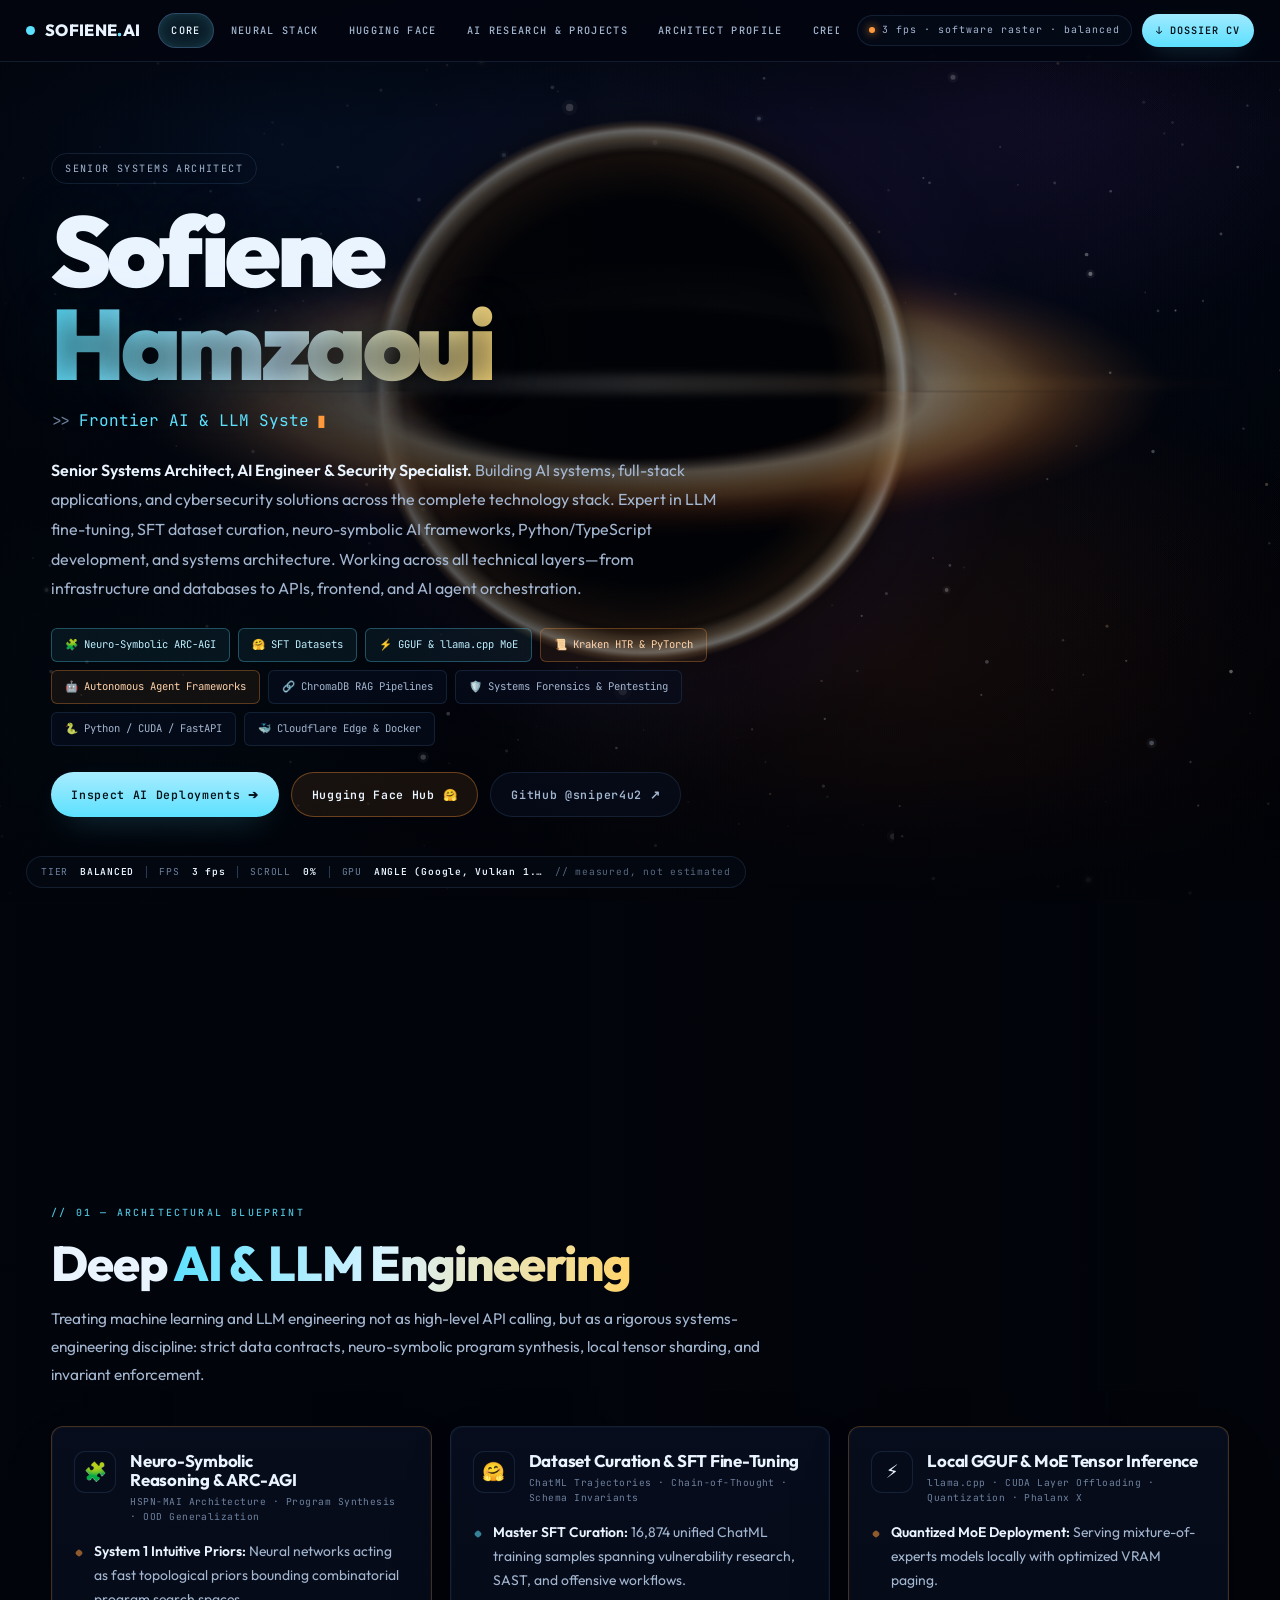
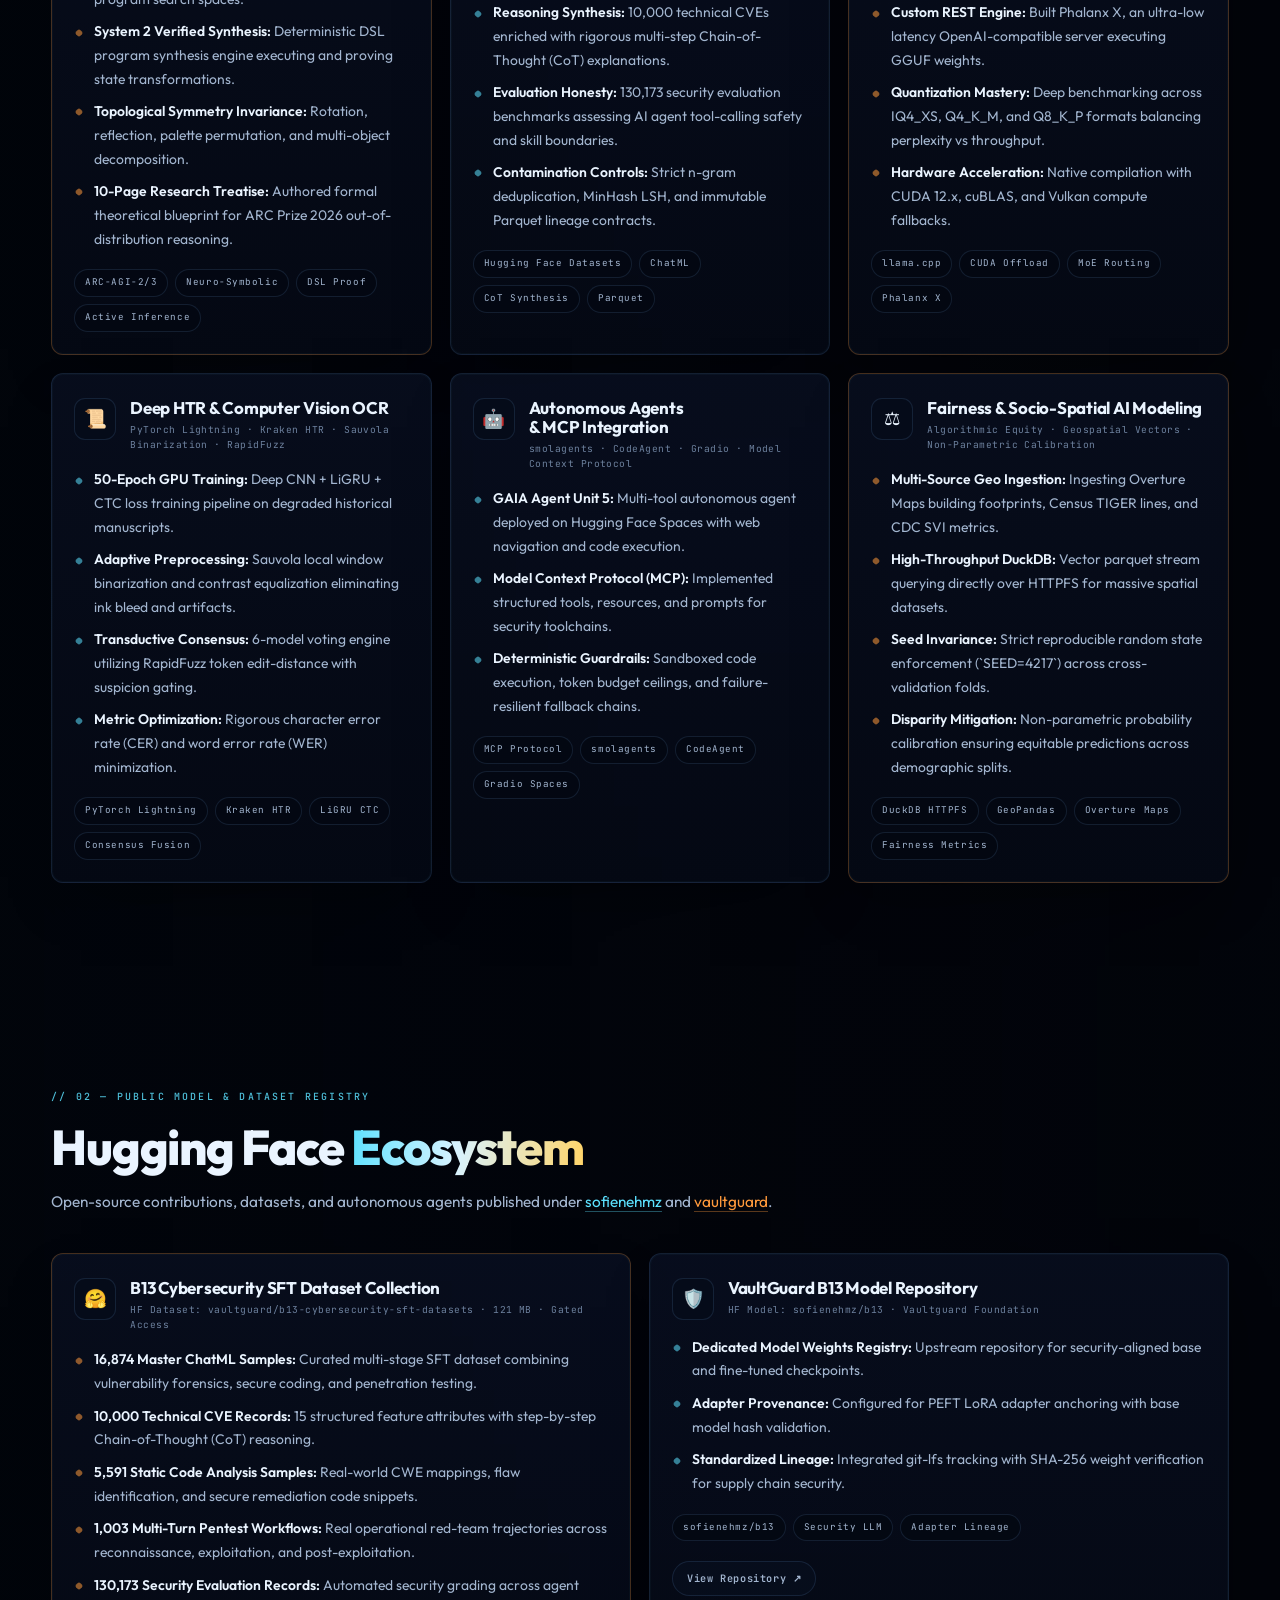
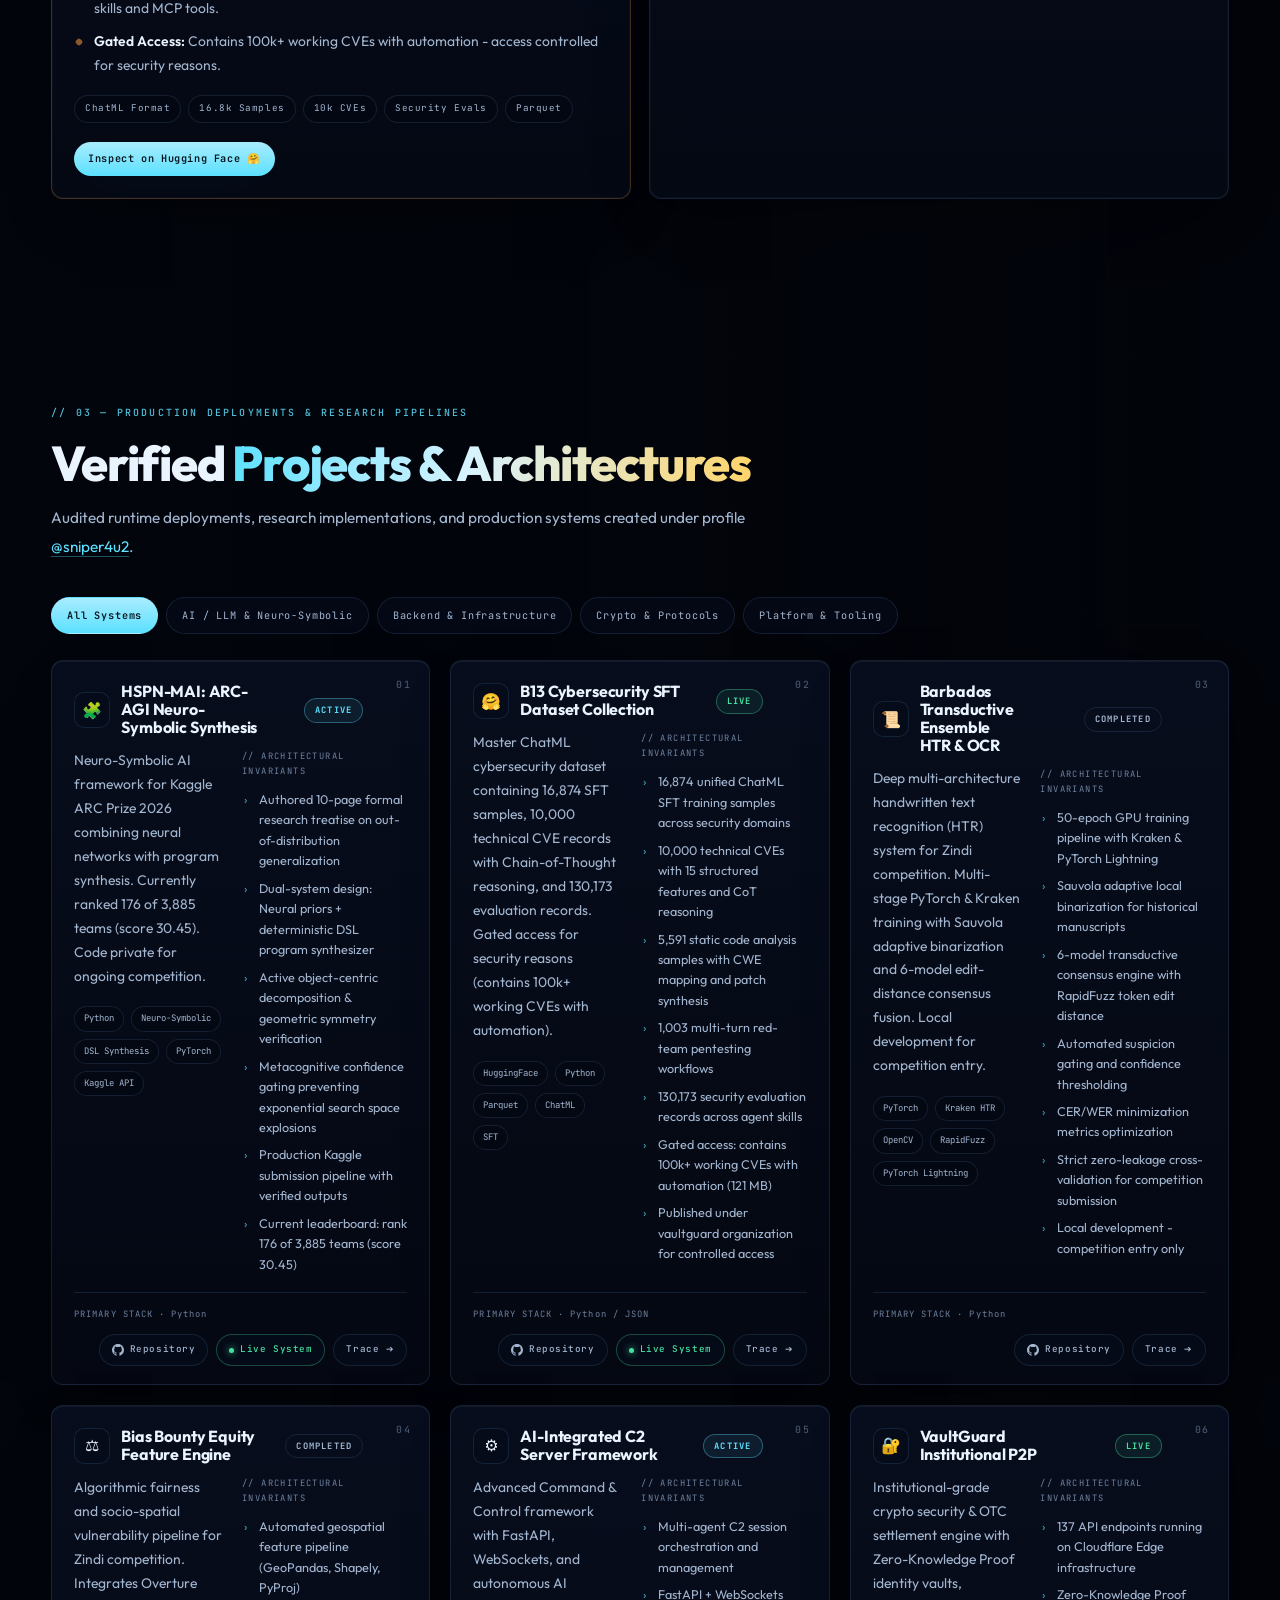
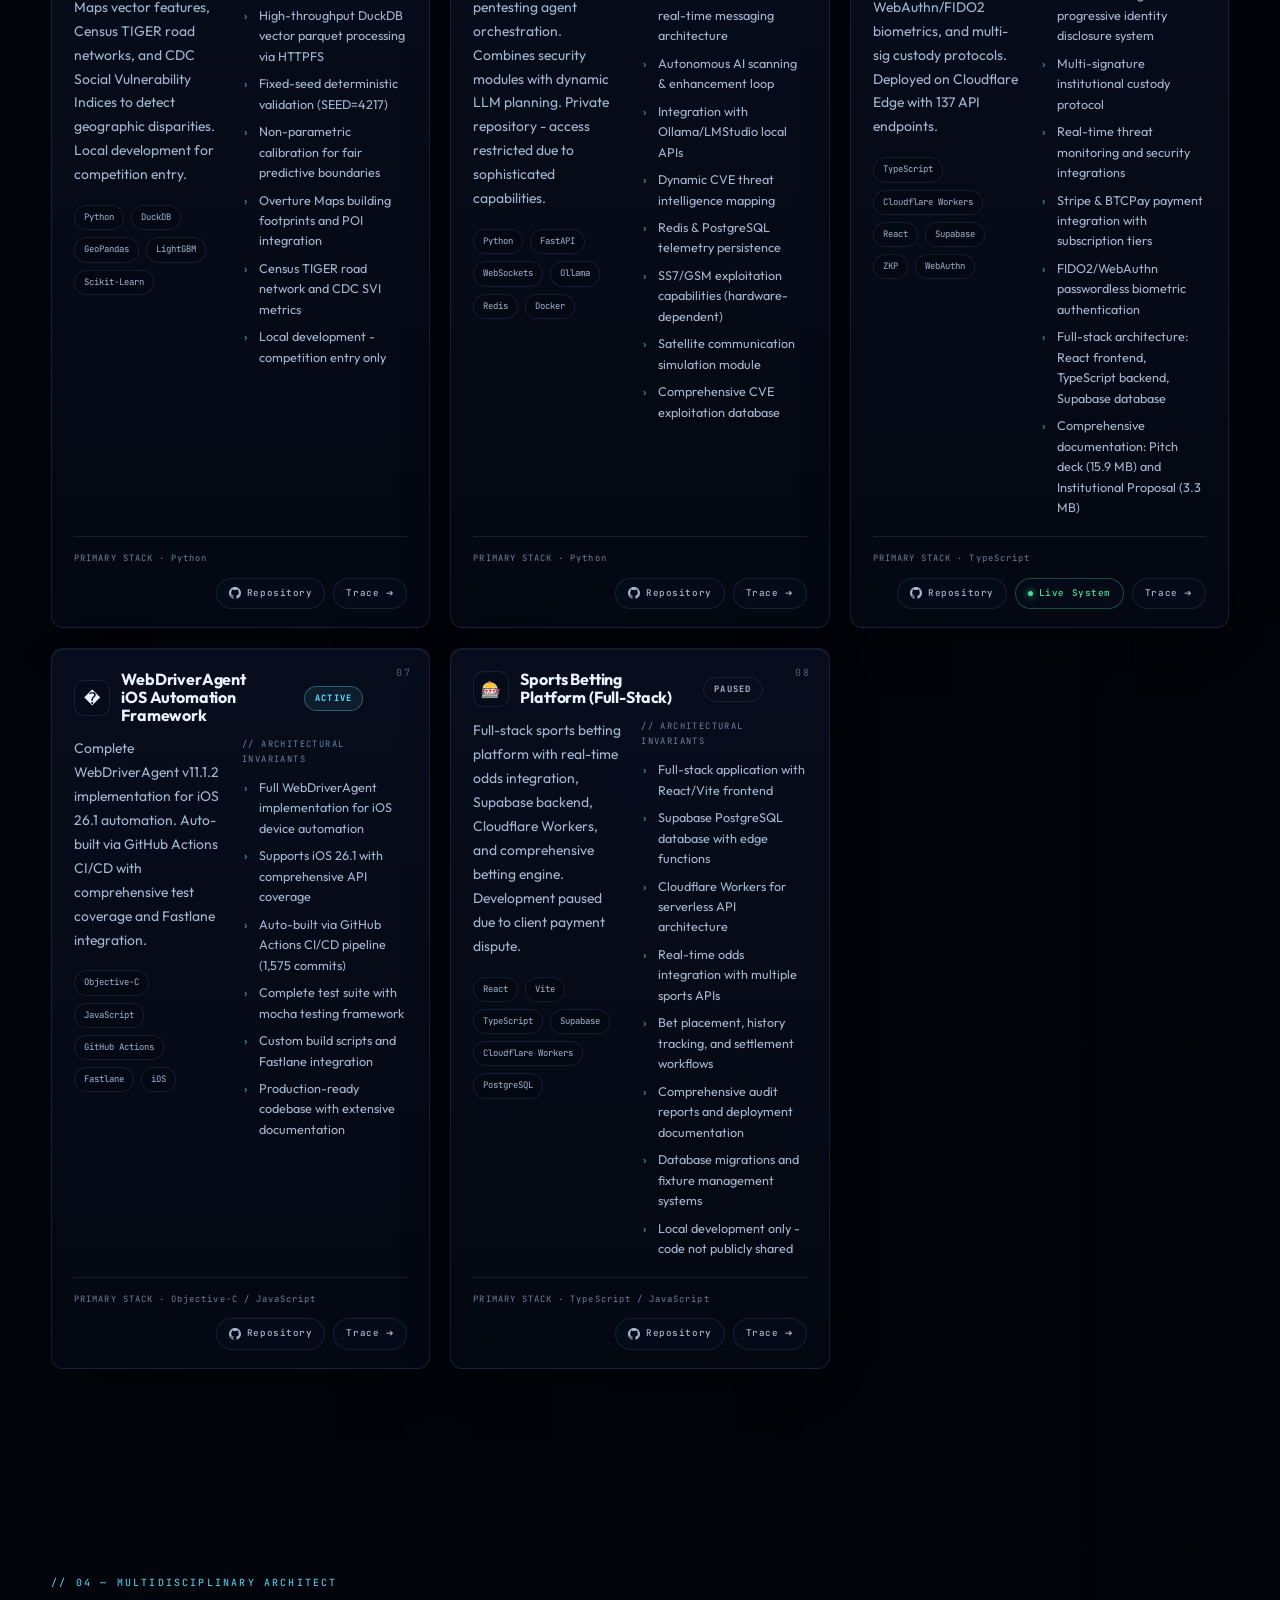
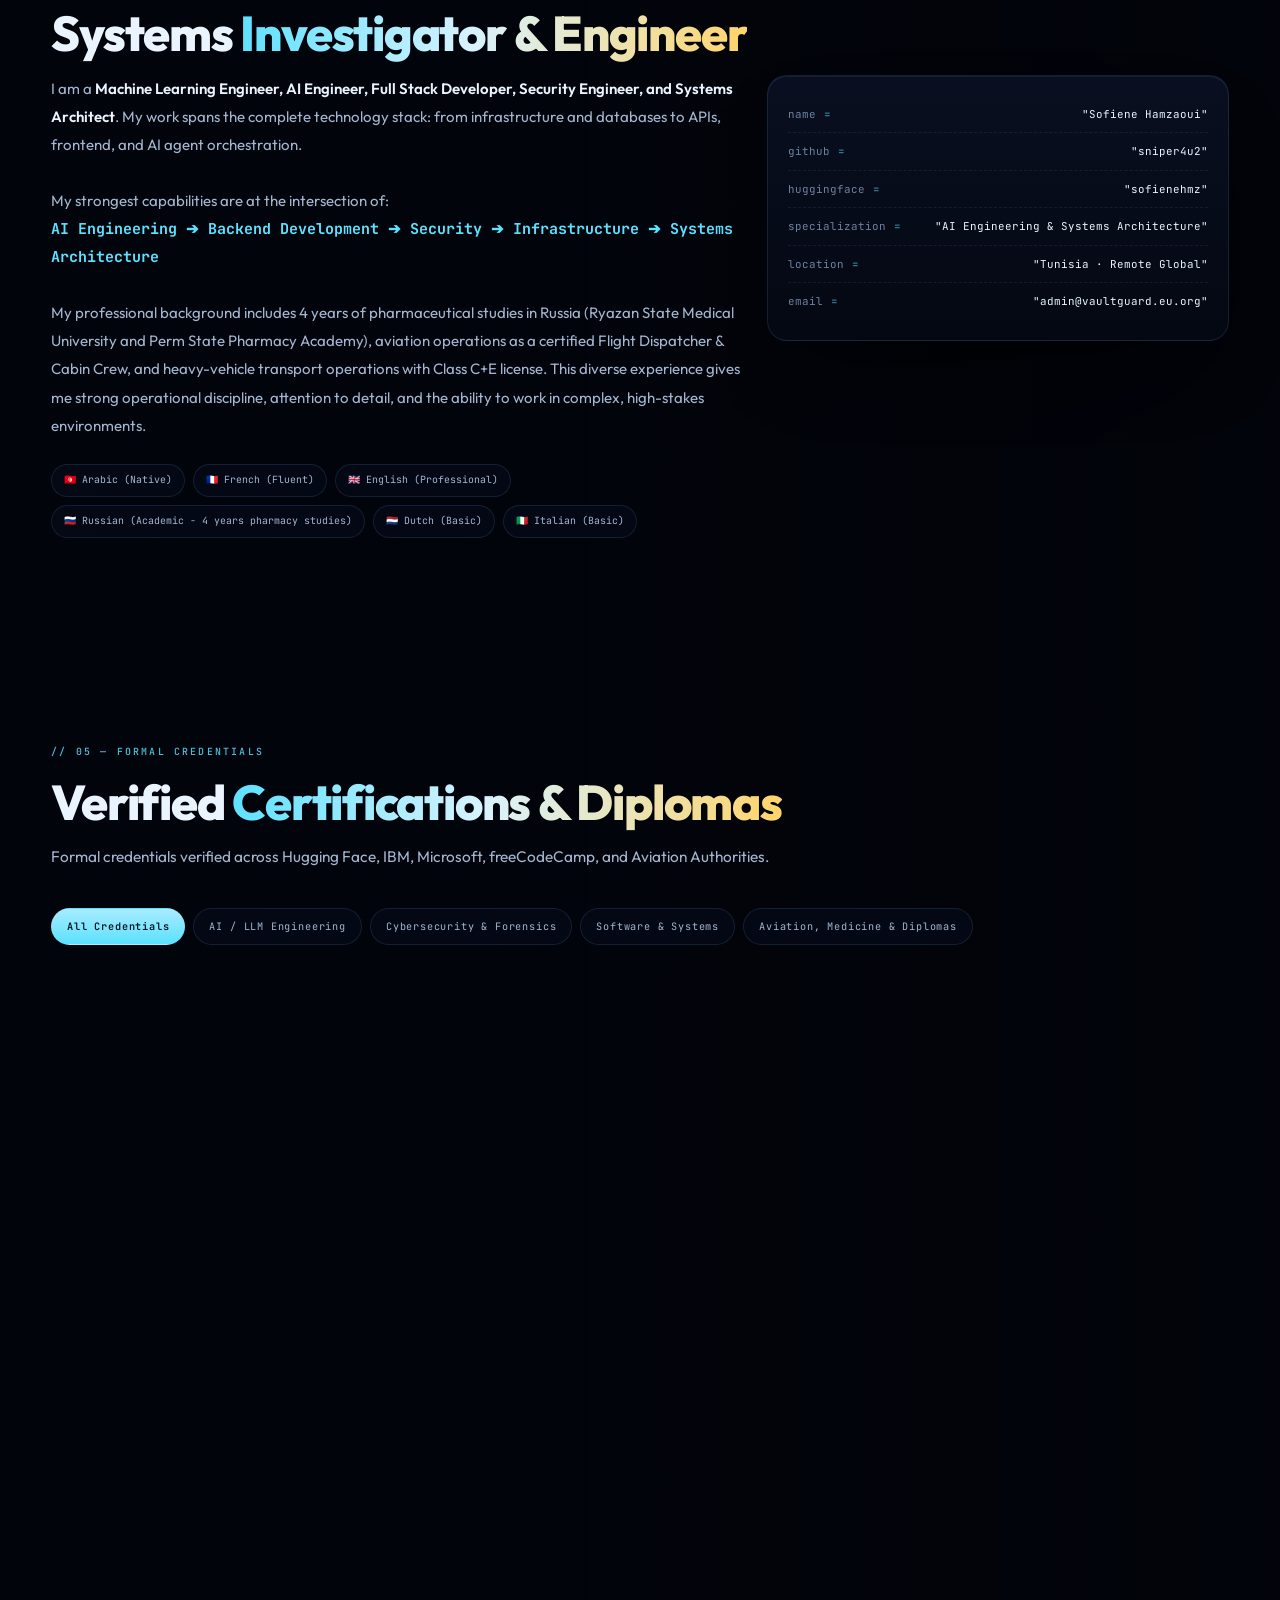
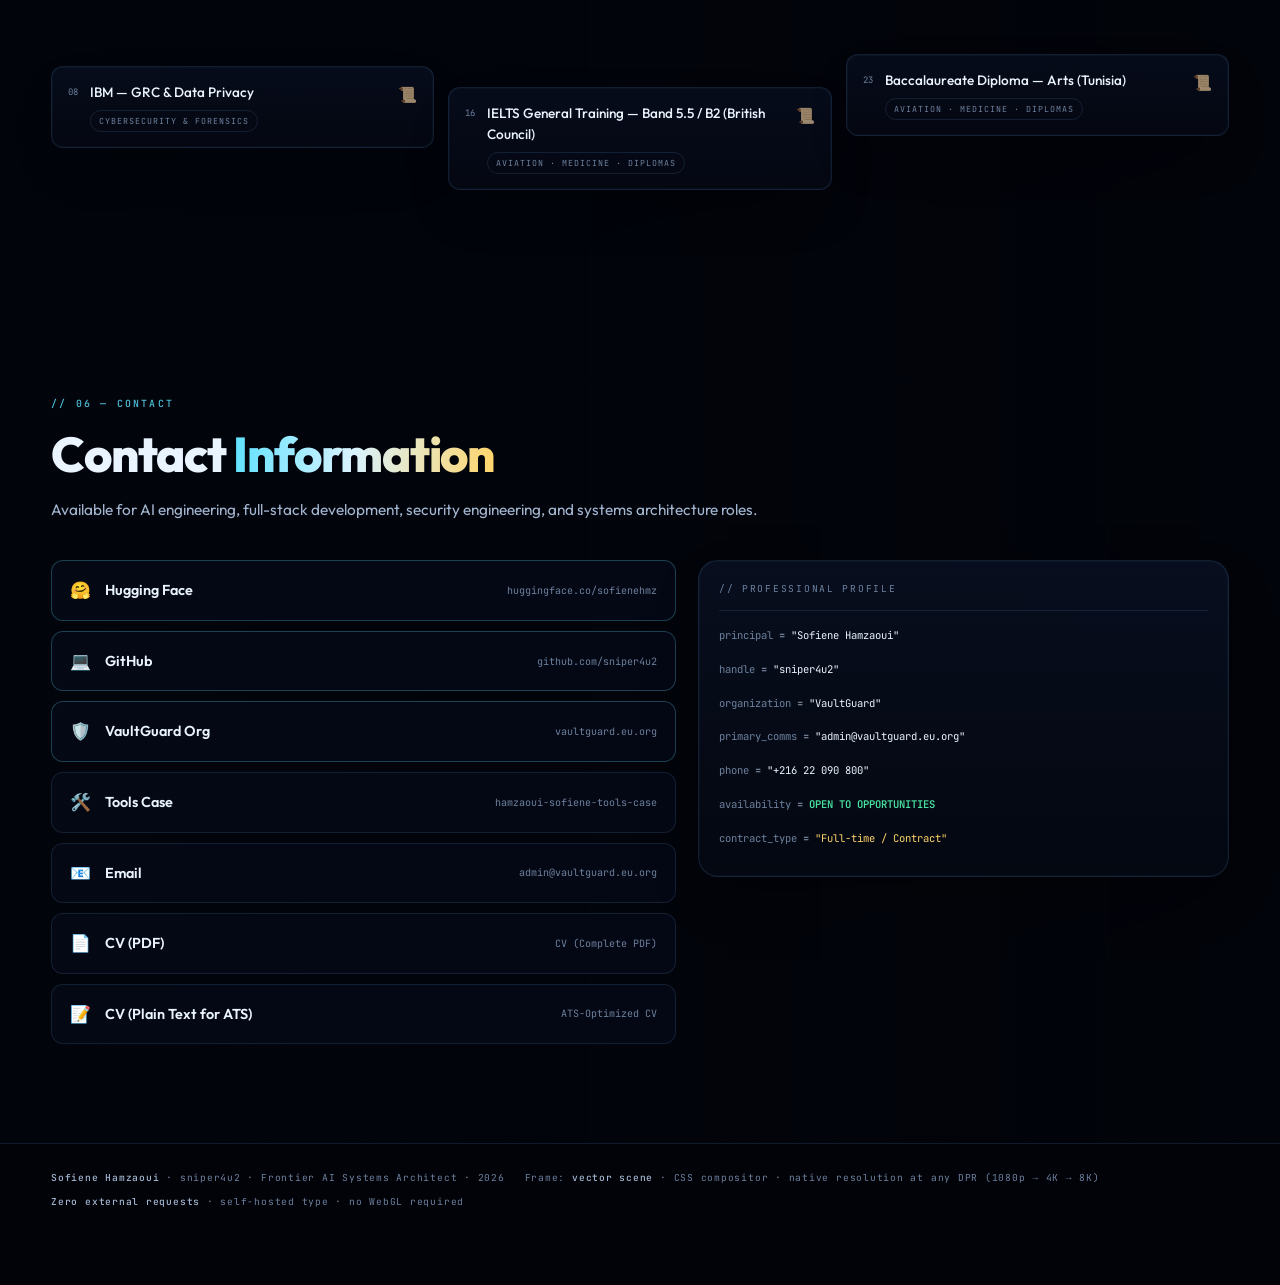
==== commit 4b3d8c62: "Remove all hardcoded number references from HTML" ====
--- a/index.html
+++ b/index.html
@@ -391,7 +391,7 @@
           <span class="m-pill">ChatML Format</span>
           <span class="m-pill">16.8k Samples</span>
           <span class="m-pill">10k CVEs</span>
-          <span class="m-pill">130k Evals</span>
+          <span class="m-pill">Security Evals</span>
           <span class="m-pill">Parquet</span>
         </div>
         <div class="card-act">
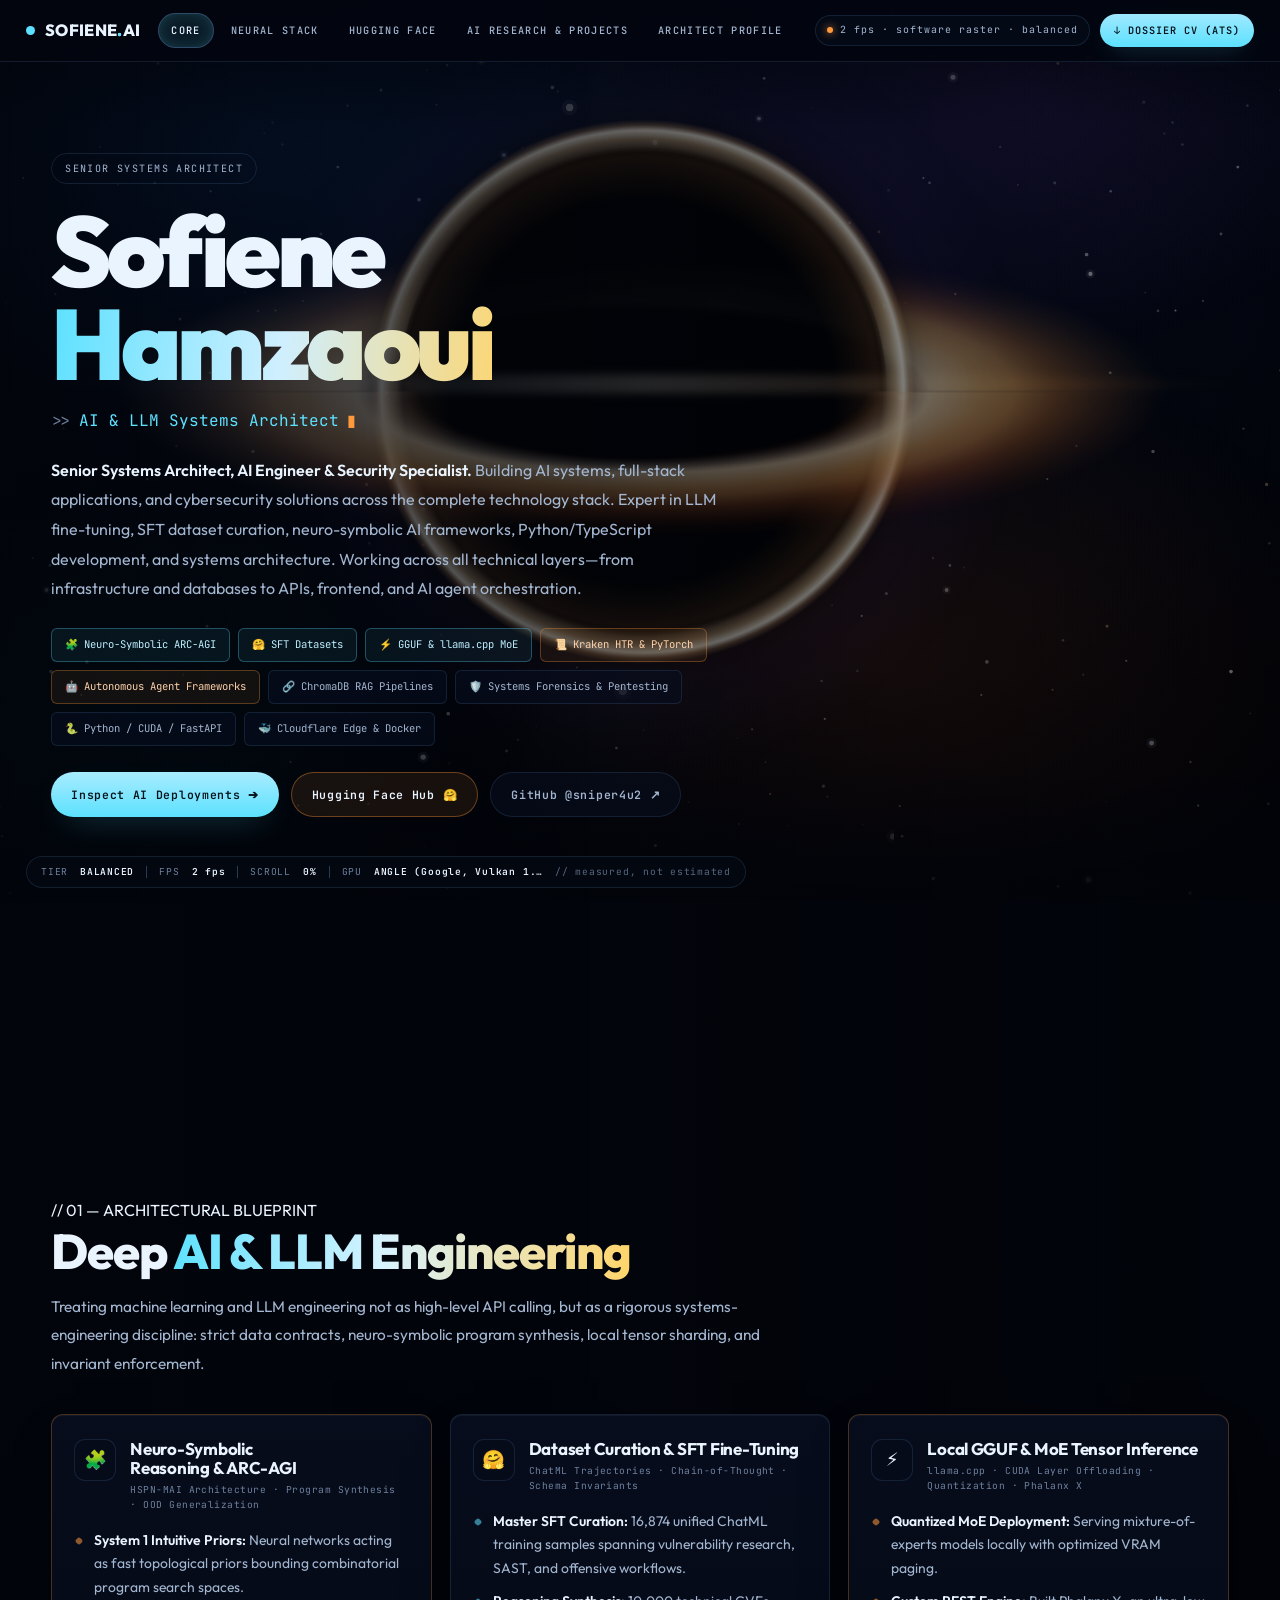
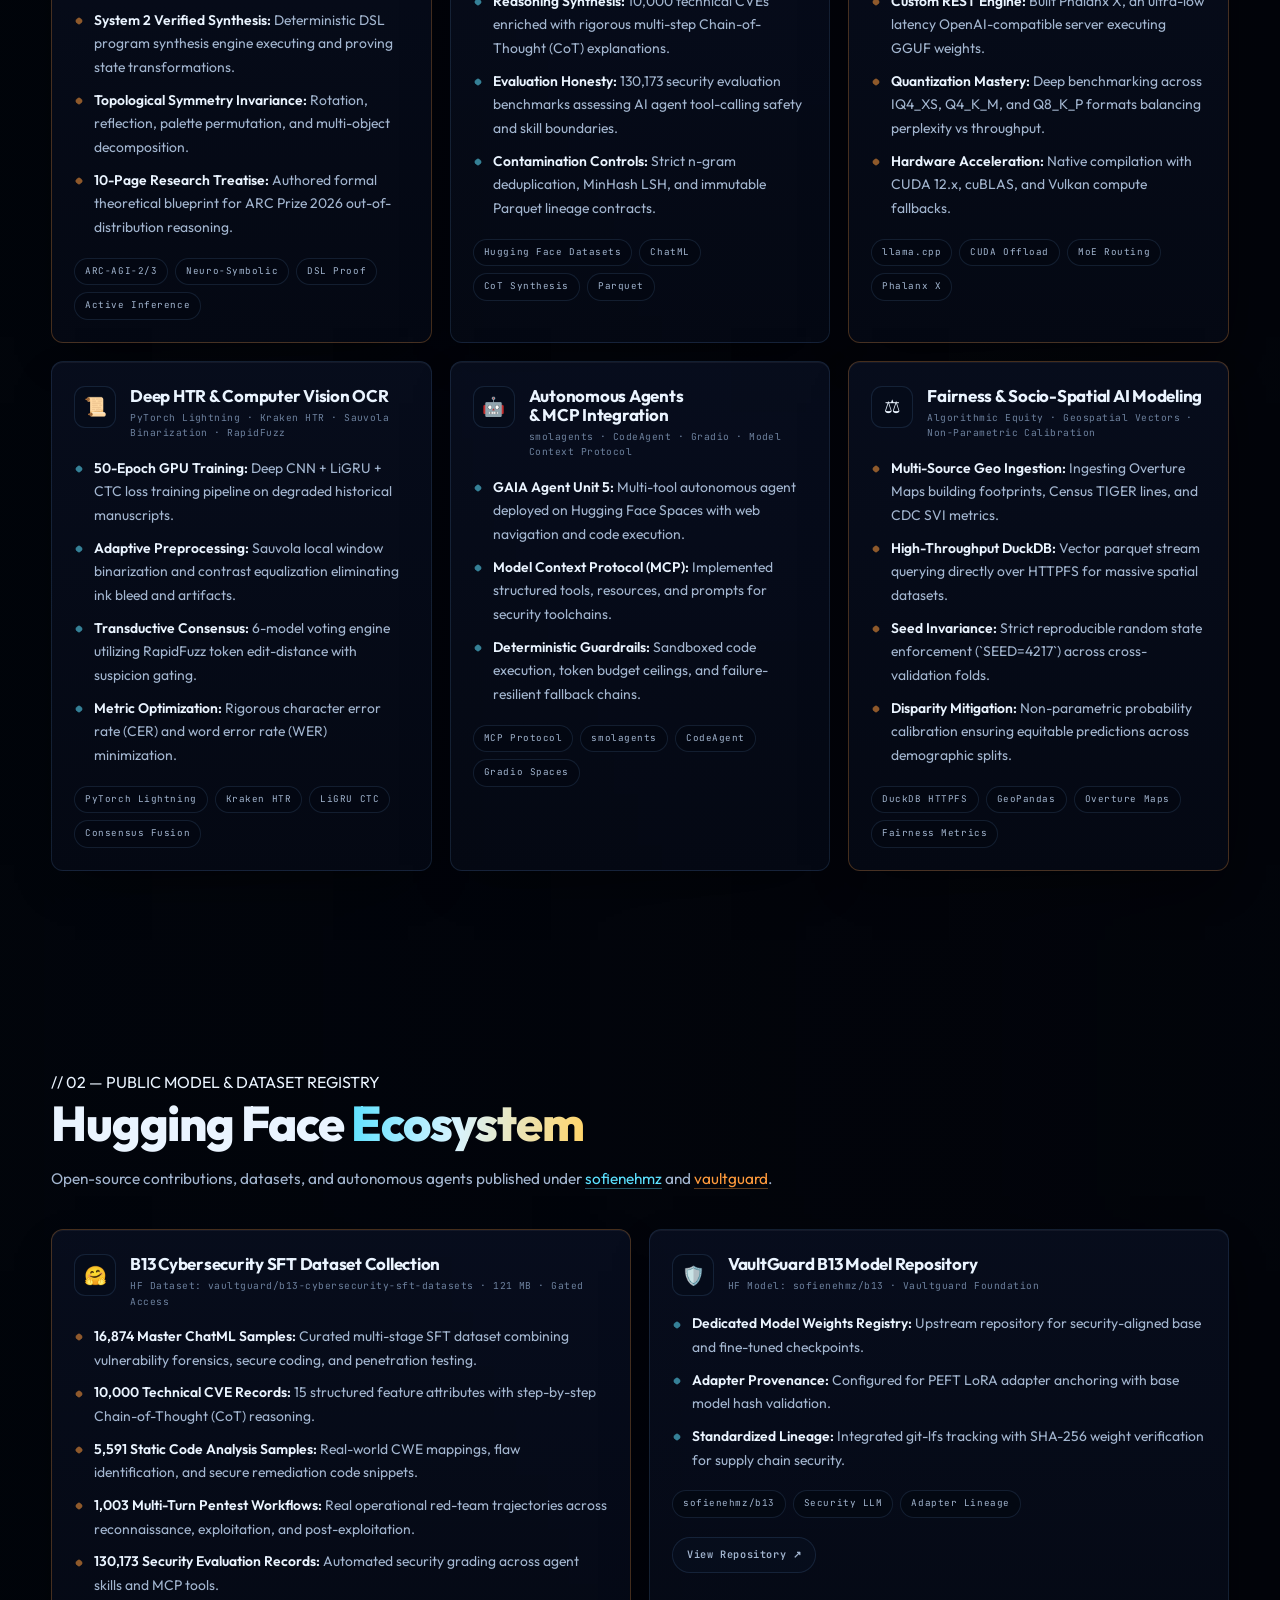
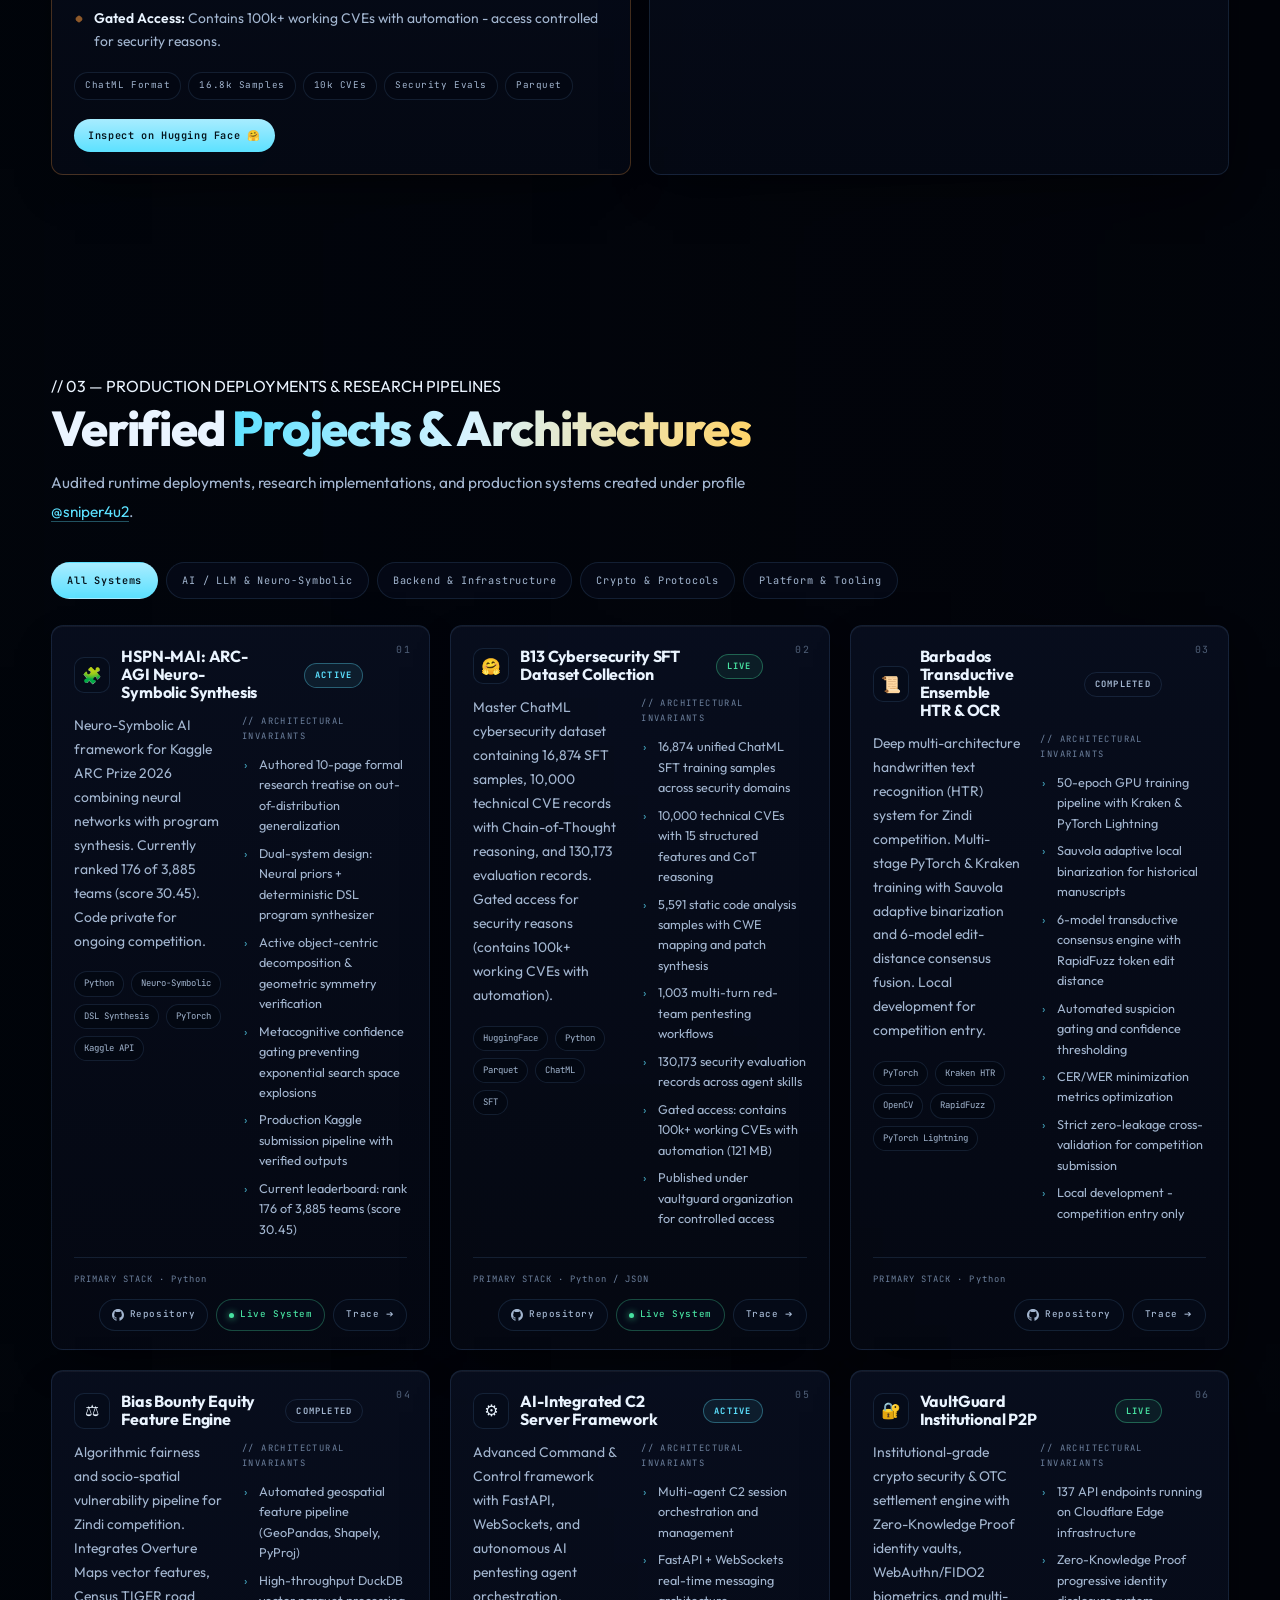
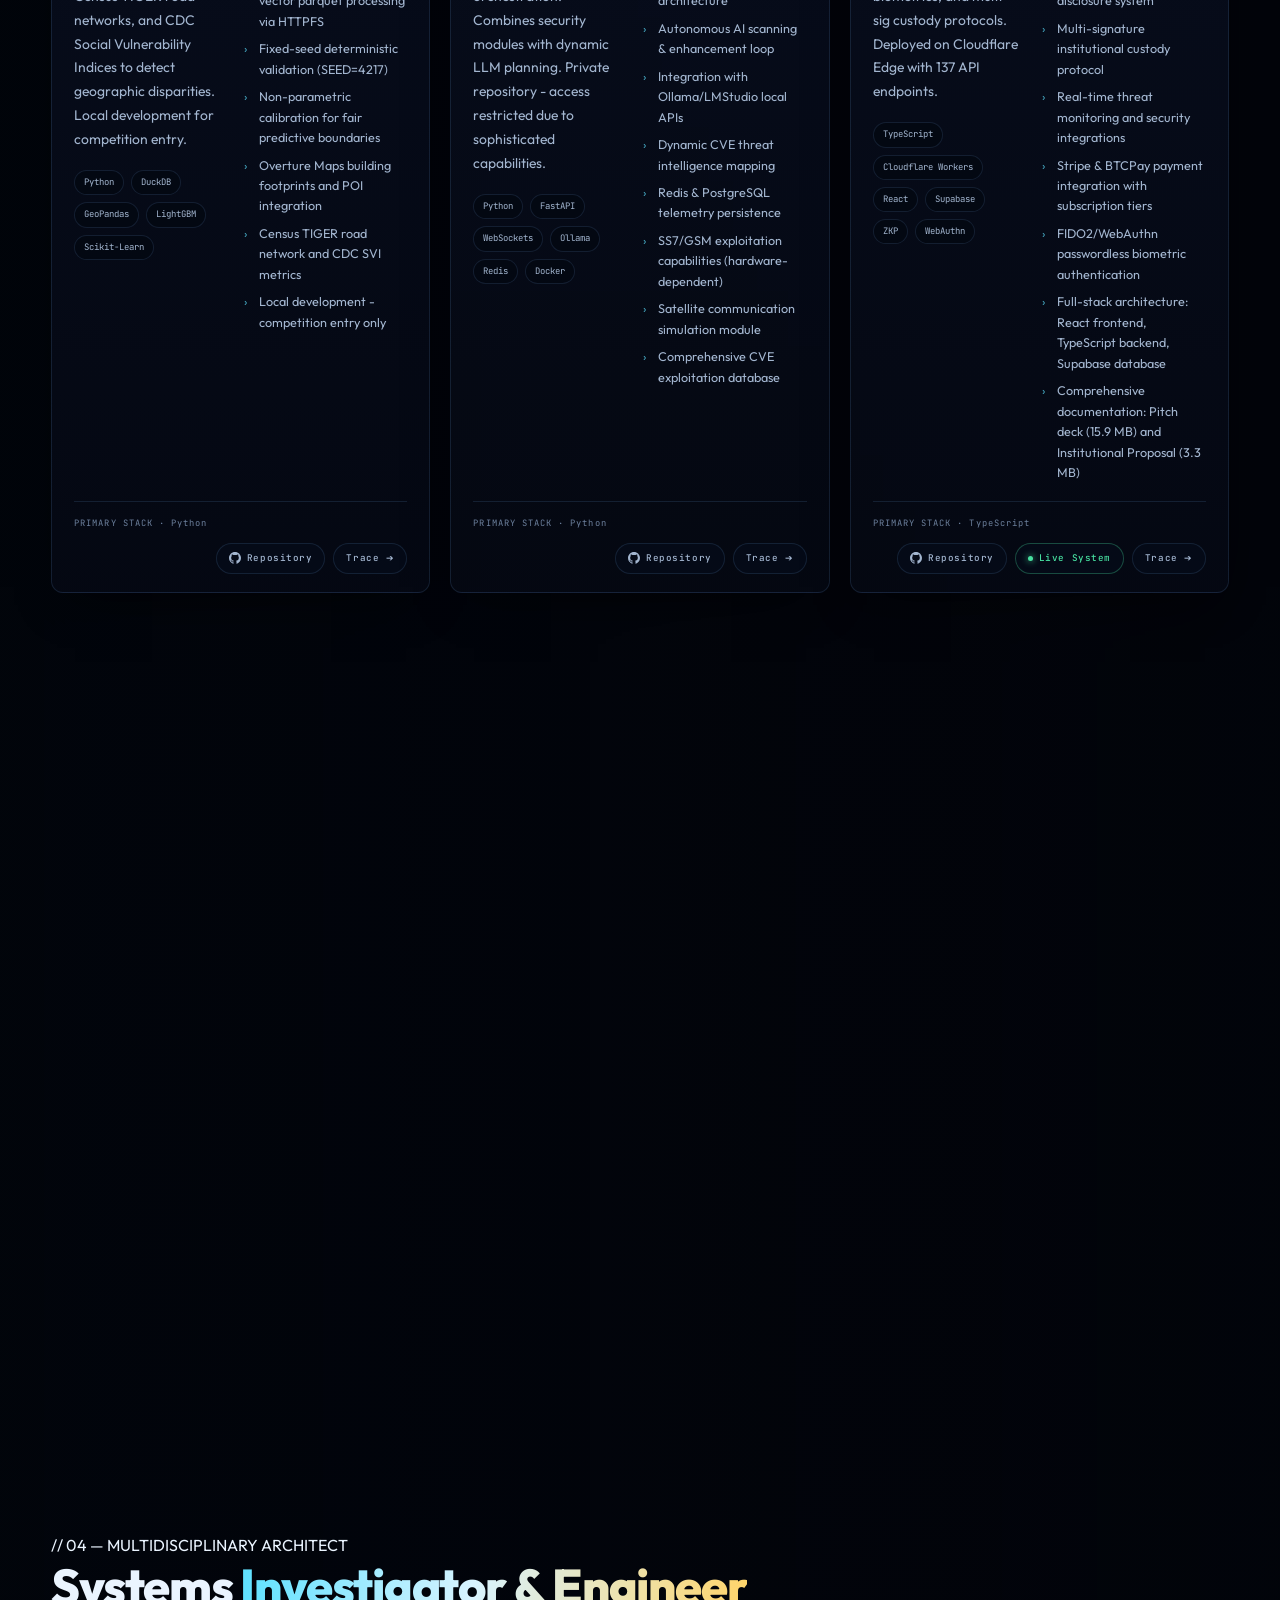
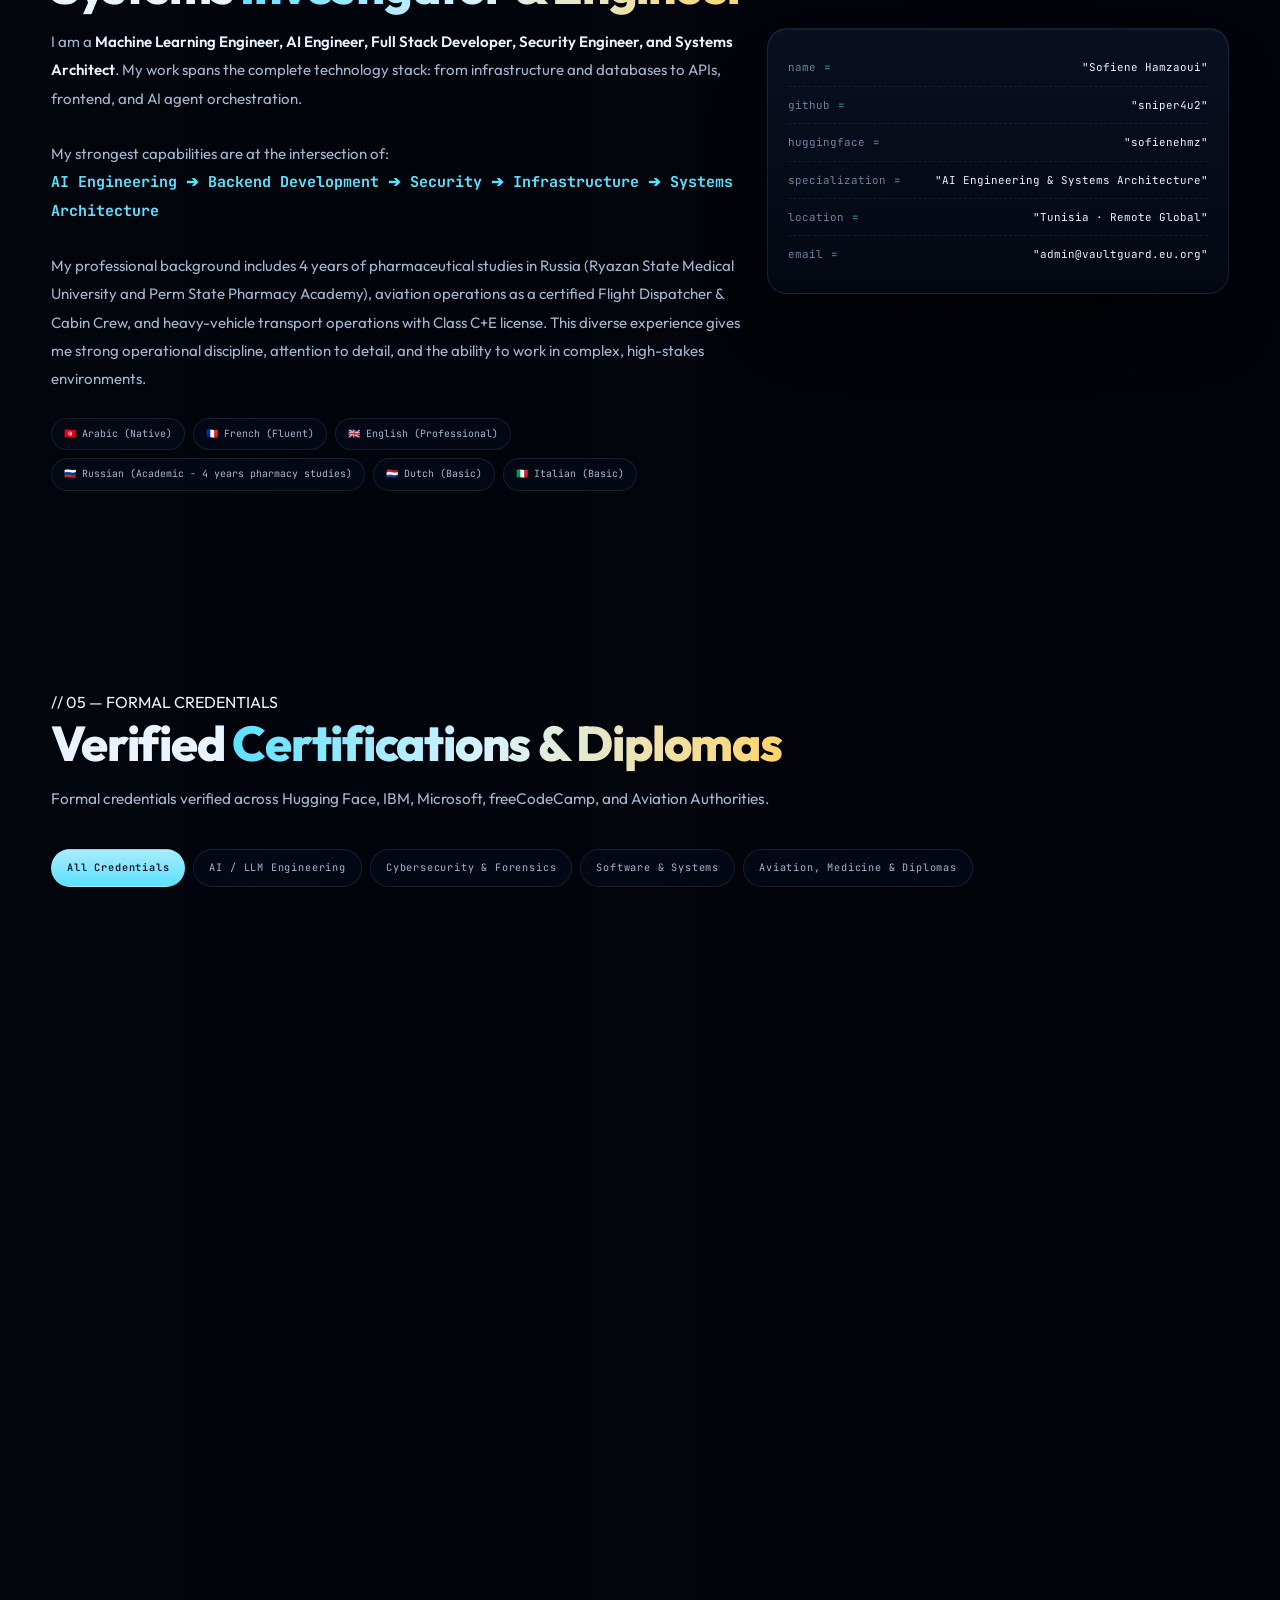
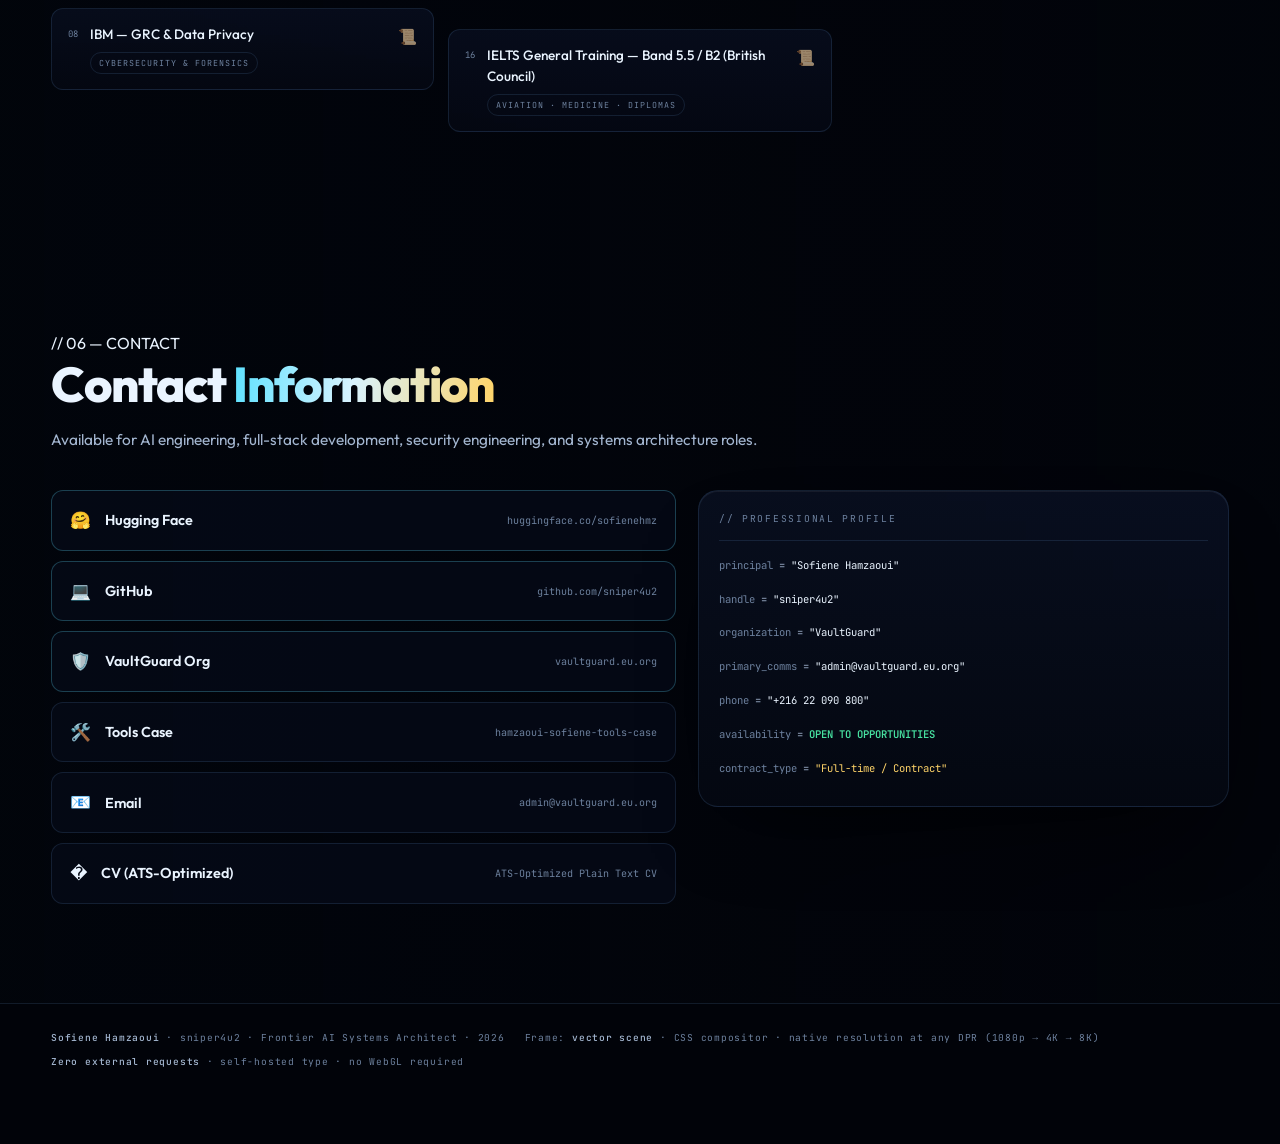
==== commit 6872f970: "Change CV download button to ATS-optimized plain text version" ====
--- a/index.html
+++ b/index.html
@@ -145,7 +145,7 @@
       <span class="gbar__dot"></span>
       <span id="gbar-live-txt">measuring this machine…</span>
     </span>
-    <a class="gbar__cv" href="CERTS/Hamzaoui_Sofiene_CV_Complete.pdf" target="_blank" rel="noopener noreferrer">↓ DOSSIER CV</a>
+    <a class="gbar__cv" href="CERTS/Hamzaoui_Sofiene_CV_PlainText.txt" target="_blank" rel="noopener noreferrer">↓ DOSSIER CV (ATS)</a>
     <button class="gbar__menu" id="gbar-menu" aria-expanded="false" aria-controls="gbar-nav">MENU</button>
   </div>
 </header>
--- a/style.css
+++ b/style.css
@@ -1149,62 +1149,6 @@
 }
 .tele__foot b { color: var(--dim); font-weight: 500; }
 
-/* ---- ledger: verified outputs — static text, zero count-up theatre ---------
-   Values are fixed strings, never touchable by JS. Proof links are the only
-   interactive elements. If a value is unverifiable it does not ship. */
-.ledger {
-  display: grid;
-  grid-template-columns: repeat(4, minmax(0, 1fr));
-  gap: 1px;
-  margin-top: clamp(26px, 4vh, 44px);
-  border: 1px solid var(--line);
-  border-radius: var(--r-m);
-  background: var(--line);
-  overflow: hidden;
-}
-.ledger__item { padding: 18px 16px; background: rgba(6, 12, 26, 0.86); position: relative; }
-.ledger__item::after {
-  content: '';
-  position: absolute;
-  left: 16px;
-  right: 16px;
-  bottom: 0;
-  height: 1px;
-  background: linear-gradient(90deg, rgba(92, 225, 255, 0.5), transparent);
-  transform: scaleX(0);
-  transform-origin: left;
-  transition: transform 0.7s var(--ease);
-}
-.ledger.is-in .ledger__item::after { transform: scaleX(1); }
-.ledger__v {
-  display: block;
-  font-family: var(--f-mono);
-  font-size: clamp(1.3rem, 2.3vw, 1.85rem);
-  font-weight: 700;
-  color: var(--ice);
-  letter-spacing: -0.02em;
-}
-.ledger__item:nth-child(2) .ledger__v { color: var(--gold); }
-.ledger__src {
-  display: inline-block;
-  margin-top: 6px;
-  font-family: var(--f-mono);
-  font-size: 0.56rem;
-  letter-spacing: 0.1em;
-  color: var(--cyan);
-  opacity: 0.85;
-}
-a.ledger__src:hover { opacity: 1; text-decoration: underline; }
-span.ledger__src { color: var(--dimmer); }
-.ledger__k {
-  display: block;
-  margin-top: 4px;
-  font-family: var(--f-mono);
-  font-size: 0.58rem;
-  letter-spacing: 0.11em;
-  color: var(--dimmer);
-}
-.ledger__note {
   grid-column: 1 / -1;
   padding: 9px 16px;
   background: rgba(4, 8, 18, 0.9);
@@ -1870,7 +1814,7 @@
   .gbar__menu { display: inline-flex; }
   .gbar__clear, .gbar__live { display: none; }
   .panel { padding-top: 64px; }
-  .ledger { grid-template-columns: repeat(2, minmax(0, 1fr)); }
+  .domain-card, .proj-card, .cert-card, .contact-card {
 }
 
 @media (max-width: 640px) {
@@ -1878,7 +1822,7 @@
   .hero-title { font-size: clamp(2.4rem, 13vw, 3.4rem); }
   .proj-grid, .ai-domains-grid { grid-template-columns: minmax(0, 1fr); }
   .cert-galaxy { columns: 1; }
-  .ledger { grid-template-columns: minmax(0, 1fr); }
+  .domain-card, .proj-card, .cert-card, .contact-card {
   .clink, .pc-foot, .foot { align-items: flex-start; }
   .clink-val, .pc-actions { margin-left: 0; width: 100%; text-align: left; }
   .panel::before { background: linear-gradient(180deg, rgba(2, 5, 12, 0.86) 0%, rgba(2, 5, 12, 0.68) 100%); }
@@ -1910,7 +1854,7 @@
 
 /* ---- cinematic 4K pass: resolution-independent depth (no bitmaps, no GL) -- */
 #scene { image-rendering: auto; }
-.tele, .ledger, .domain-card, .proj-card, .cert-card, .contact-card {
+.tele, .domain-card, .proj-card, .cert-card, .contact-card {
   box-shadow: 0 24px 60px -30px rgba(0, 0, 0, 0.65), 0 0 0 1px rgba(92,225,255,0.03) inset;
 }
 .hero-title { text-shadow: 0 2px 30px rgba(0,0,0,0.55), 0 0 80px rgba(92,225,255,0.10); }
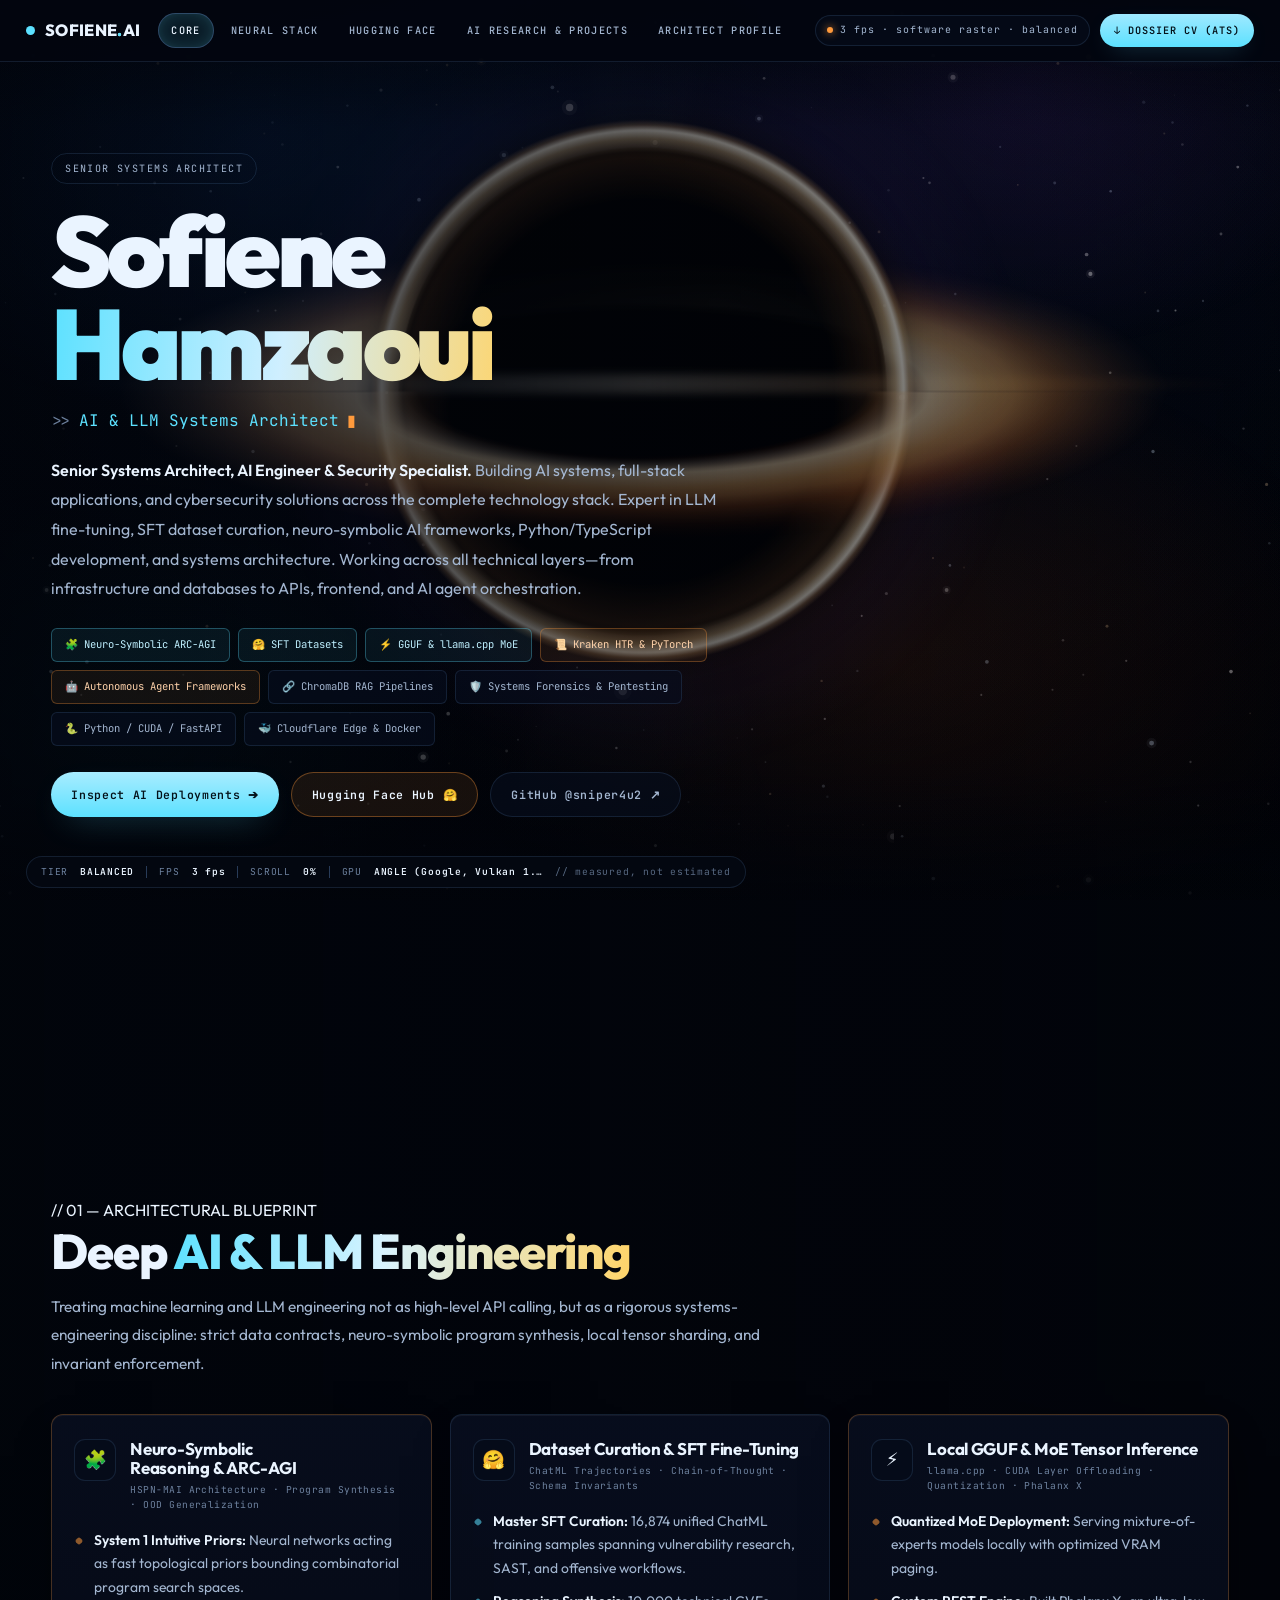
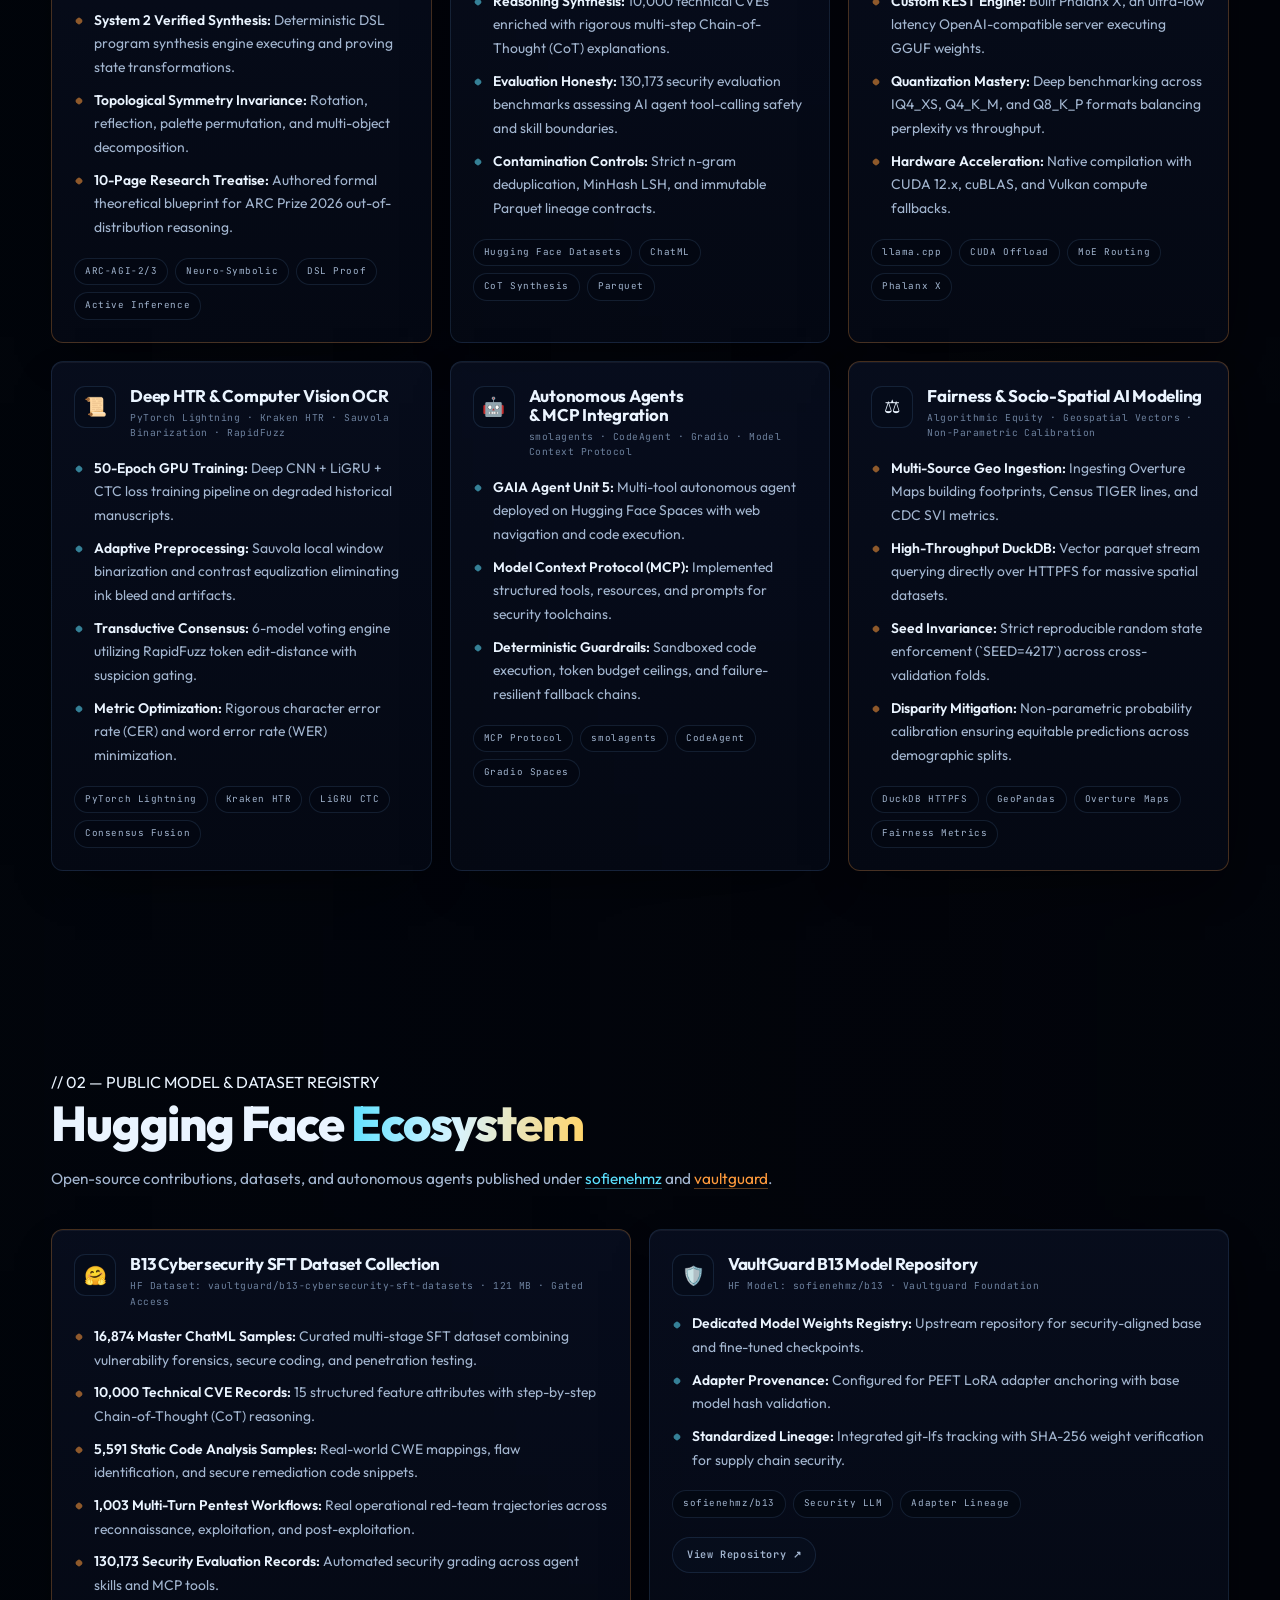
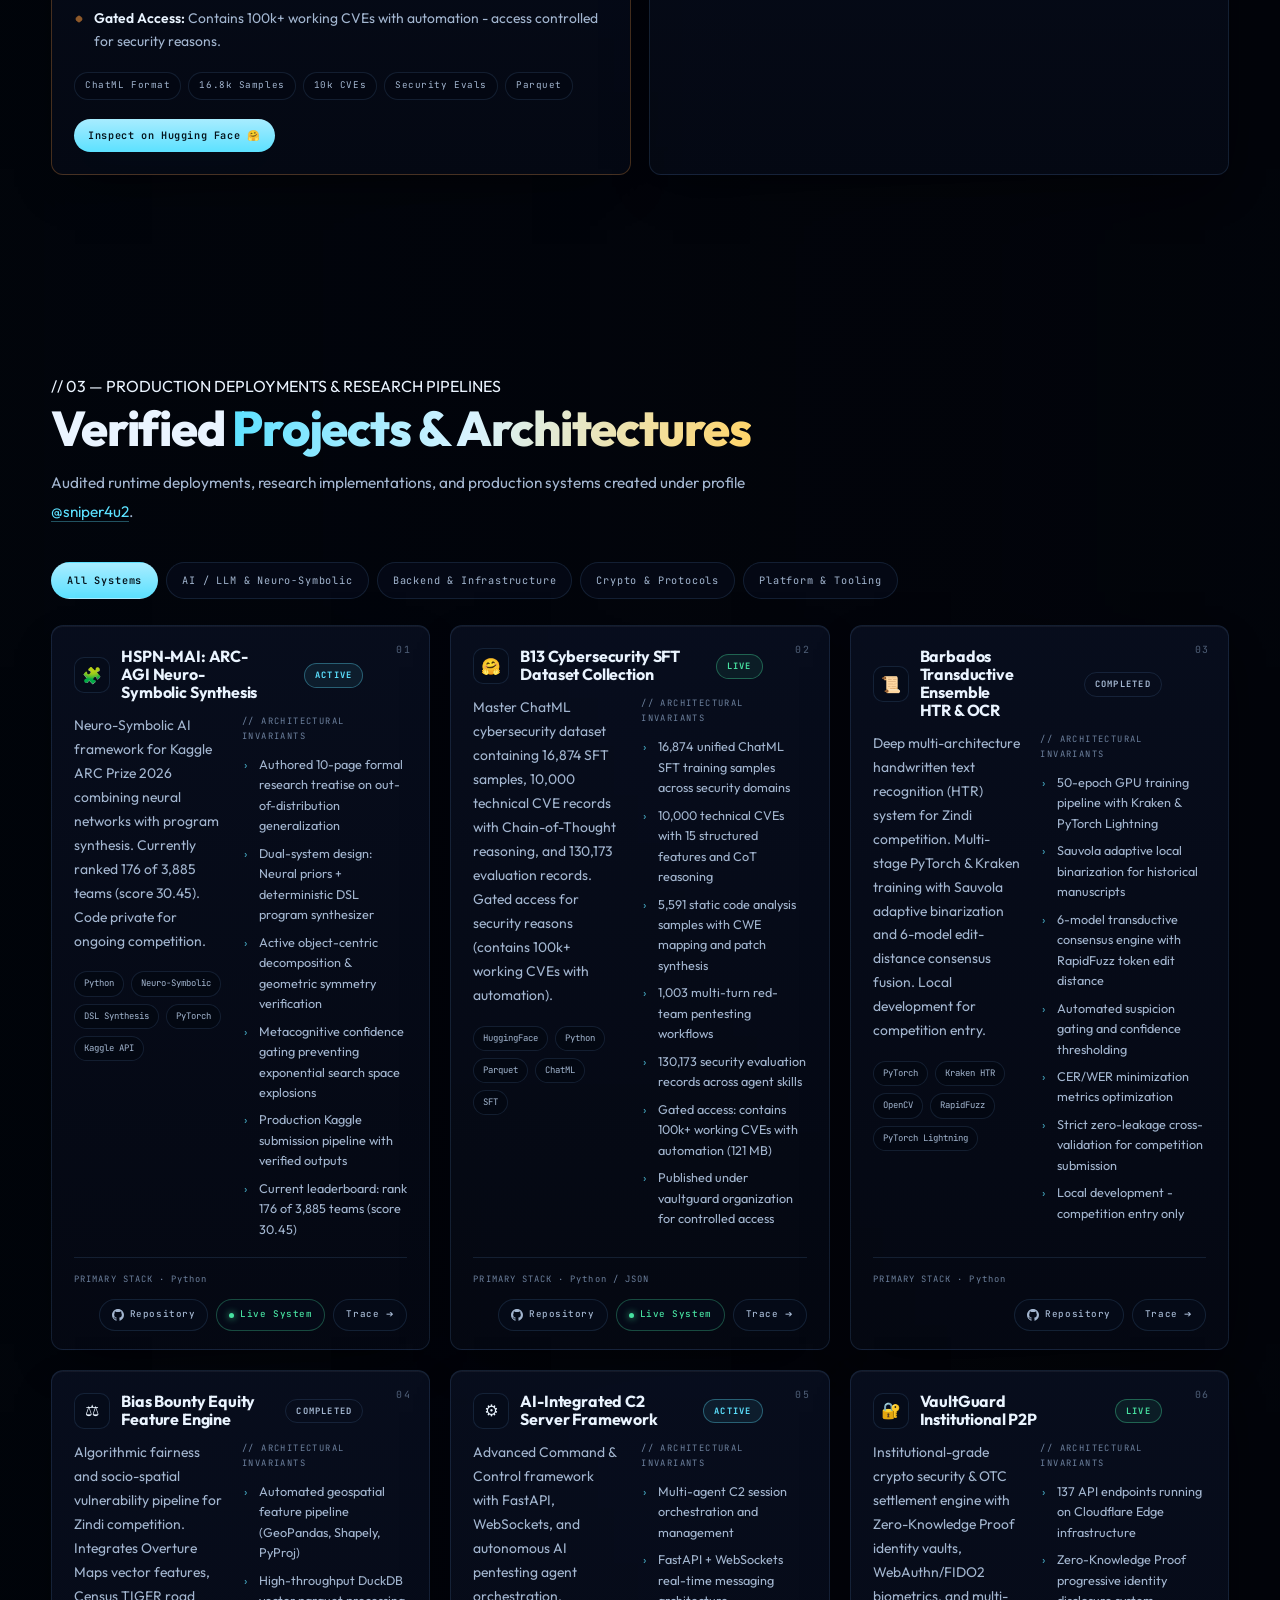
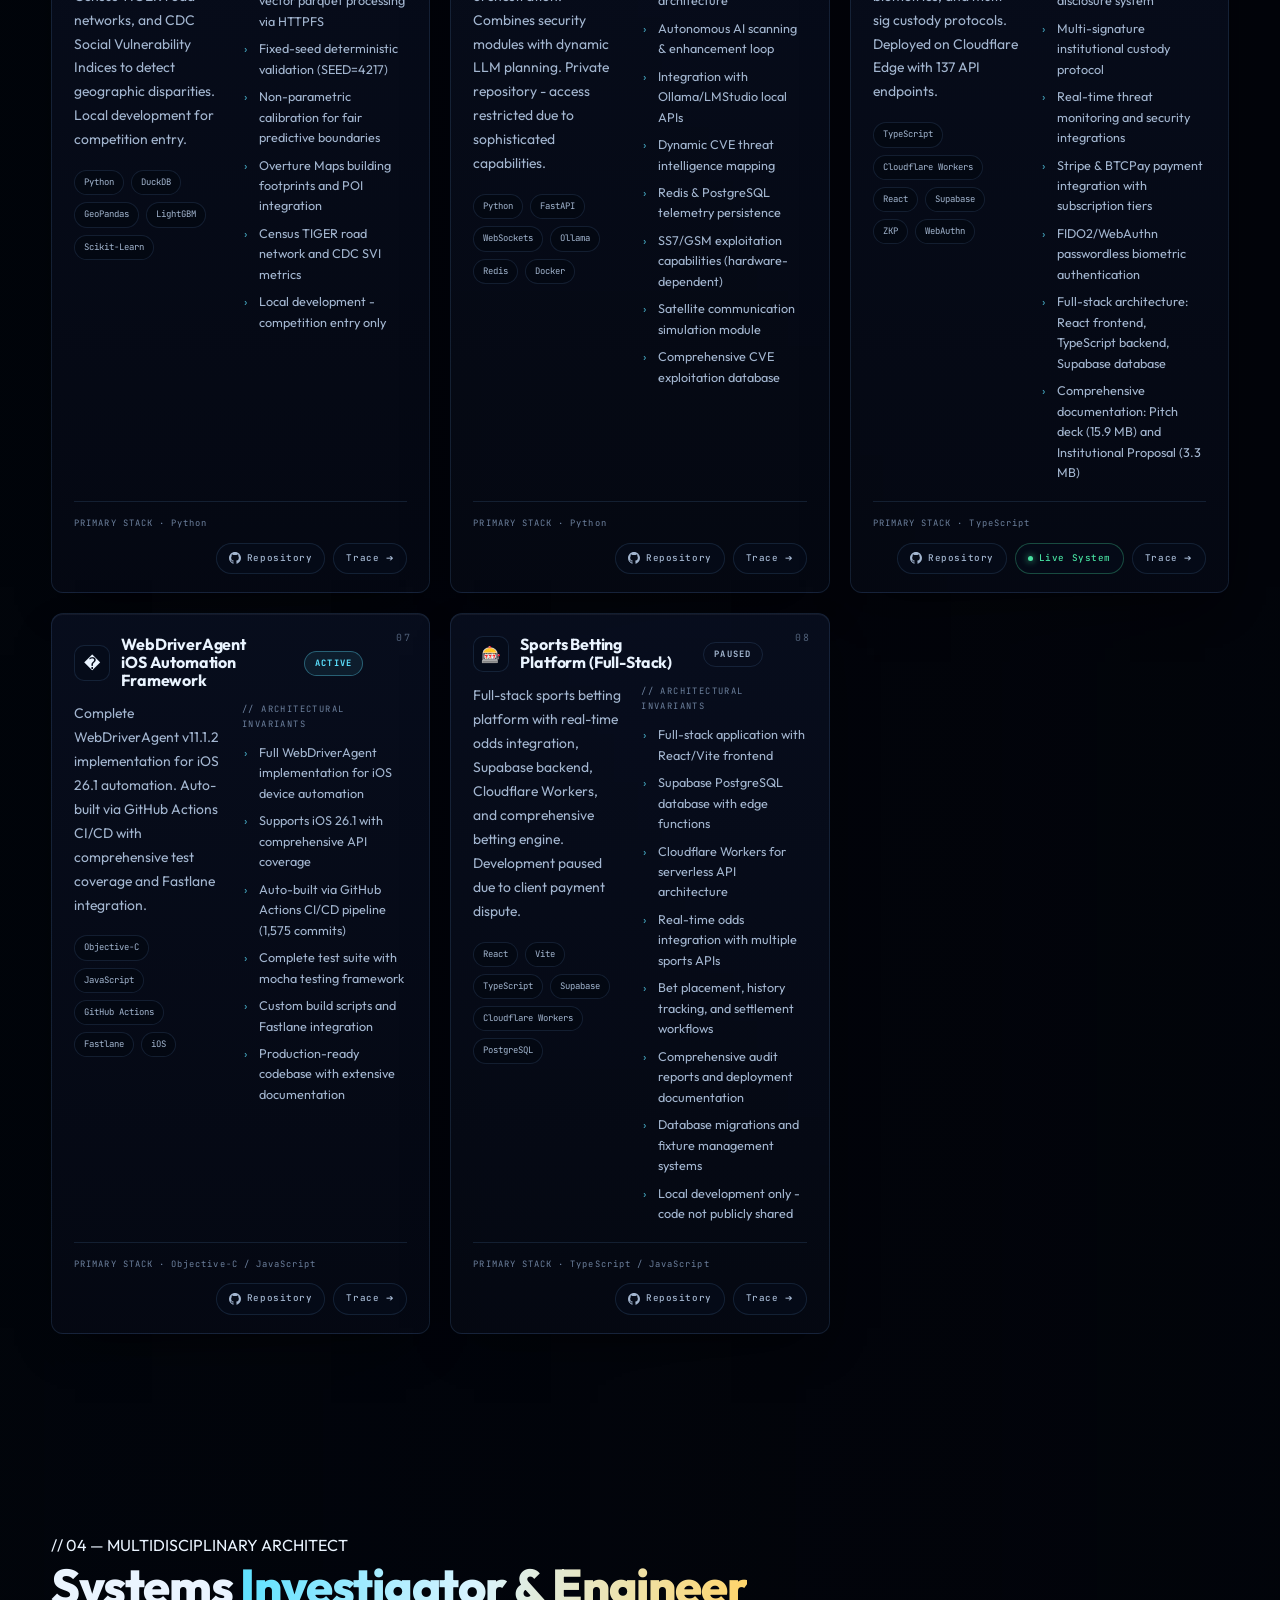
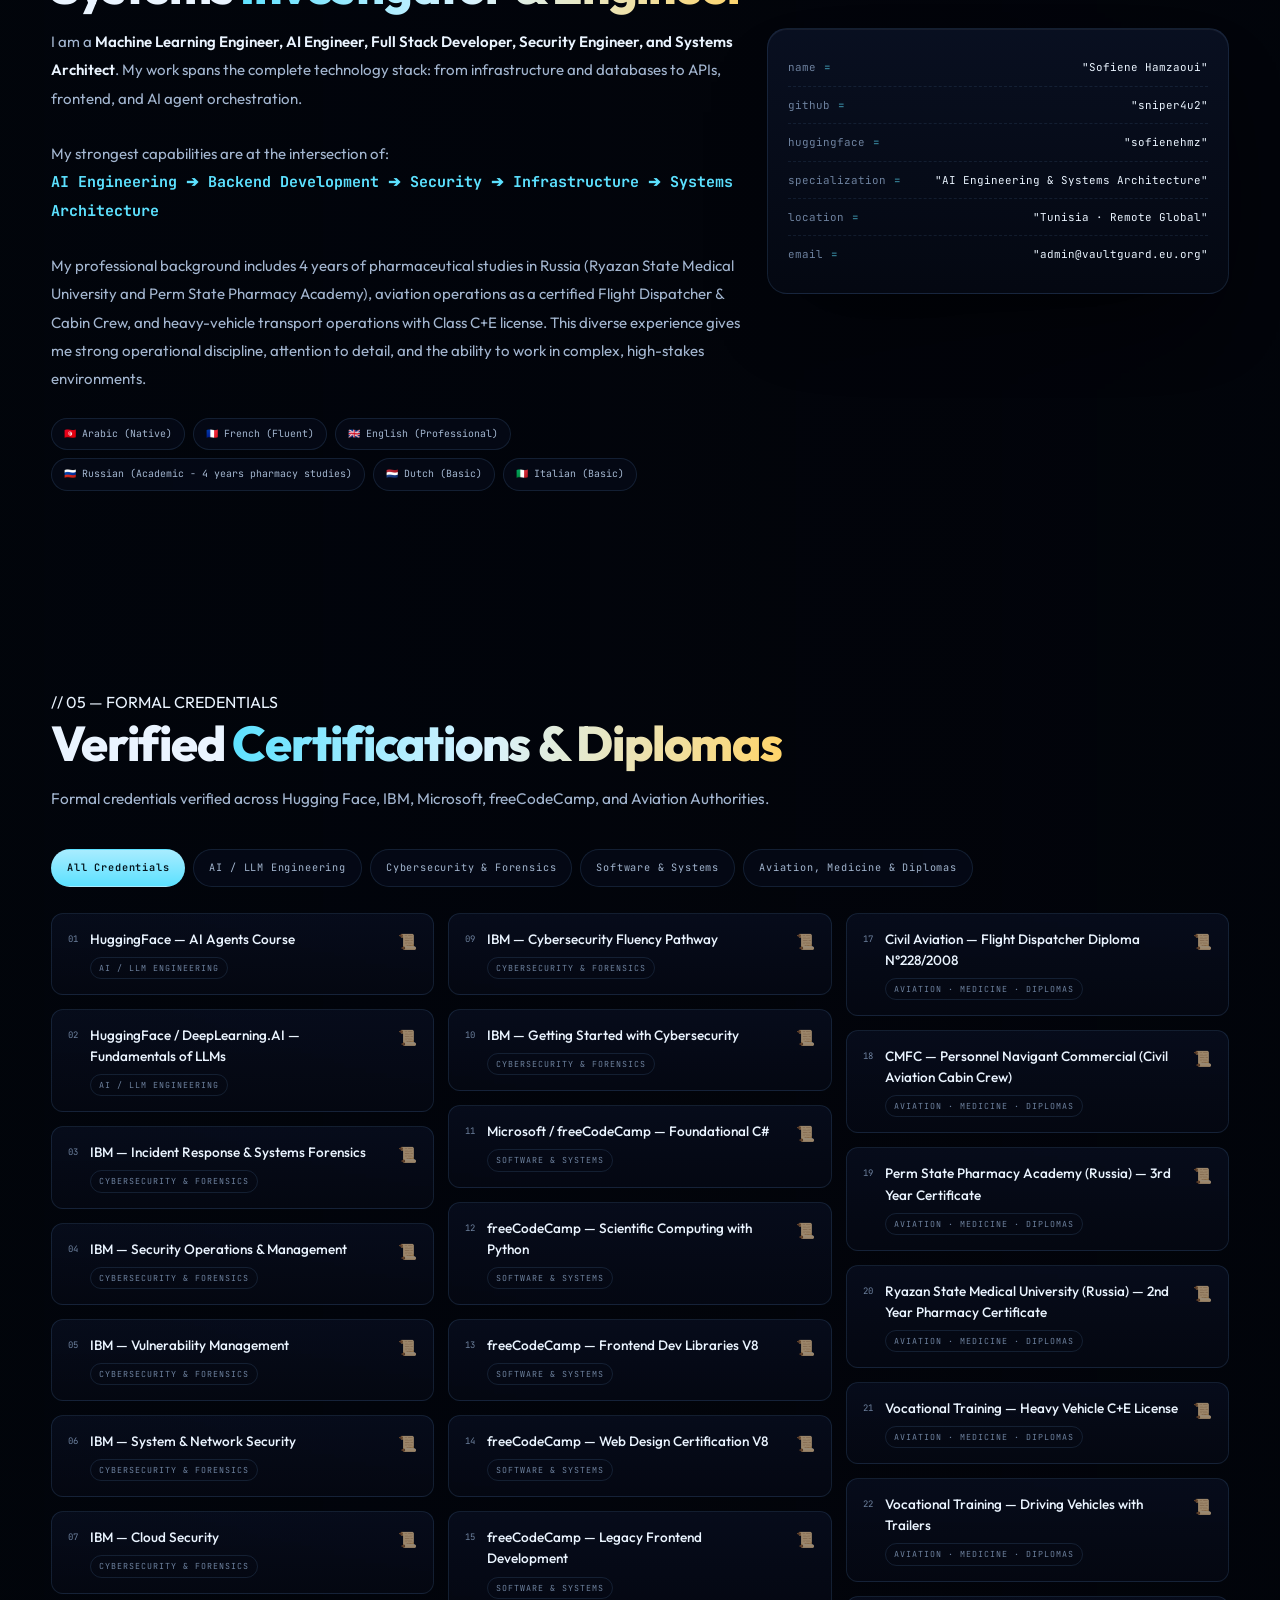
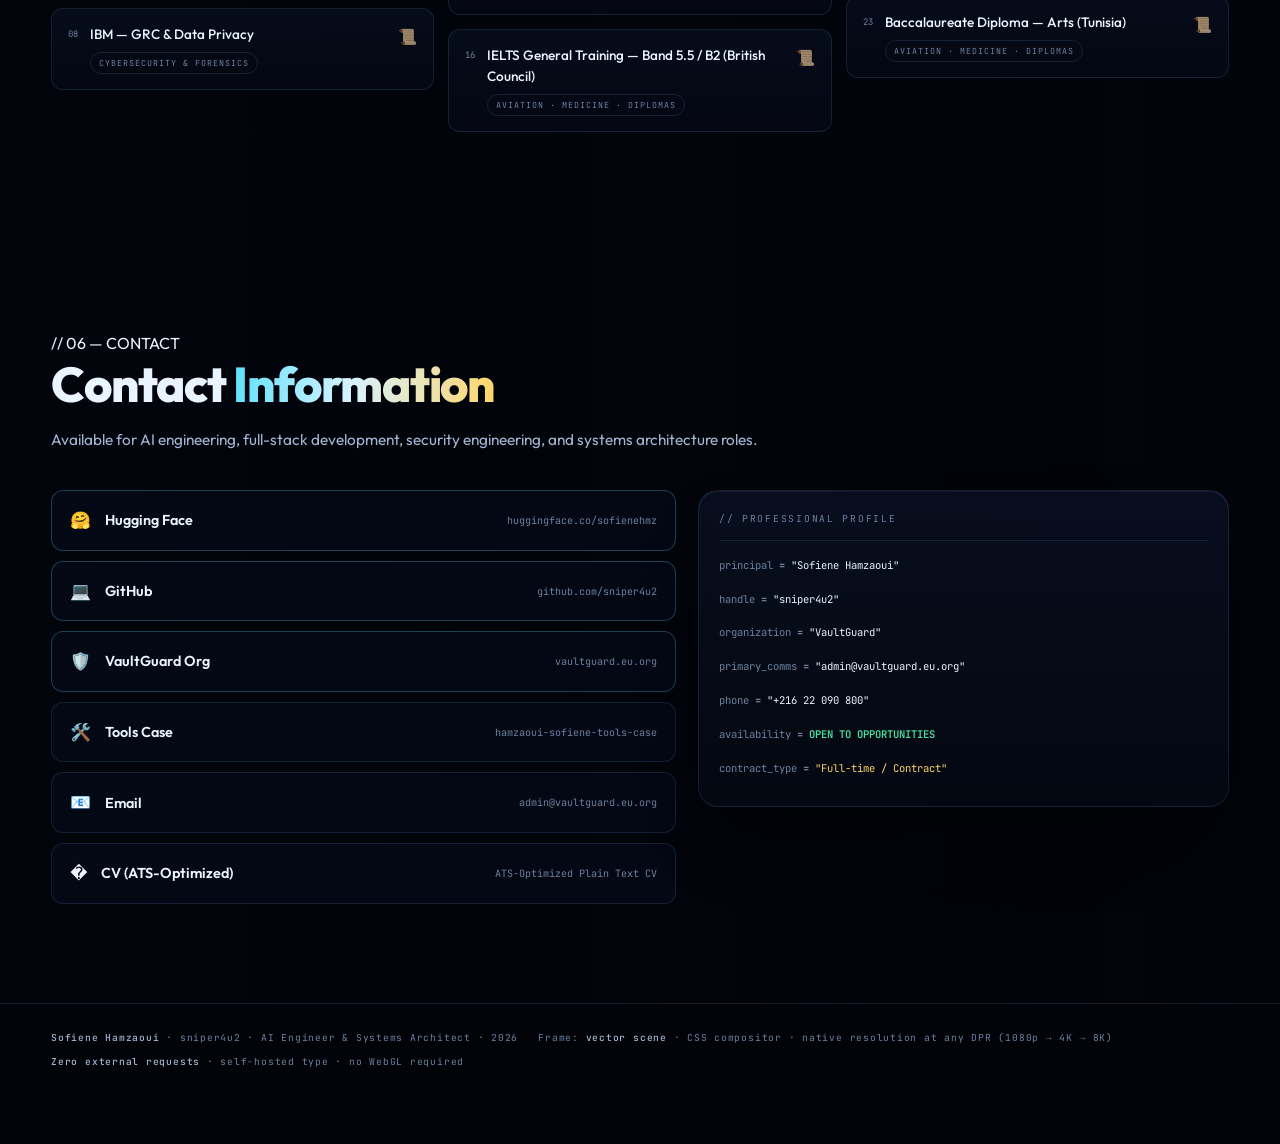
==== commit 32198ac6: "Remove Frontier from telemetry console title" ====
--- a/index.html
+++ b/index.html
@@ -582,7 +582,7 @@
      Every claim below is checkable from the network panel.
      ========================================================================== -->
 <footer class="foot">
-  <span><b>Sofiene Hamzaoui</b> · sniper4u2 · Frontier AI Systems Architect · 2026</span>
+  <span><b>Sofiene Hamzaoui</b> · sniper4u2 · AI Engineer & Systems Architect · 2026</span>
   <span>Frame: <b>vector scene</b> · CSS compositor · native resolution at any DPR (1080p → 4K → 8K)</span>
   <span><b>Zero external requests</b> · self-hosted type · no WebGL required</span>
 </footer>
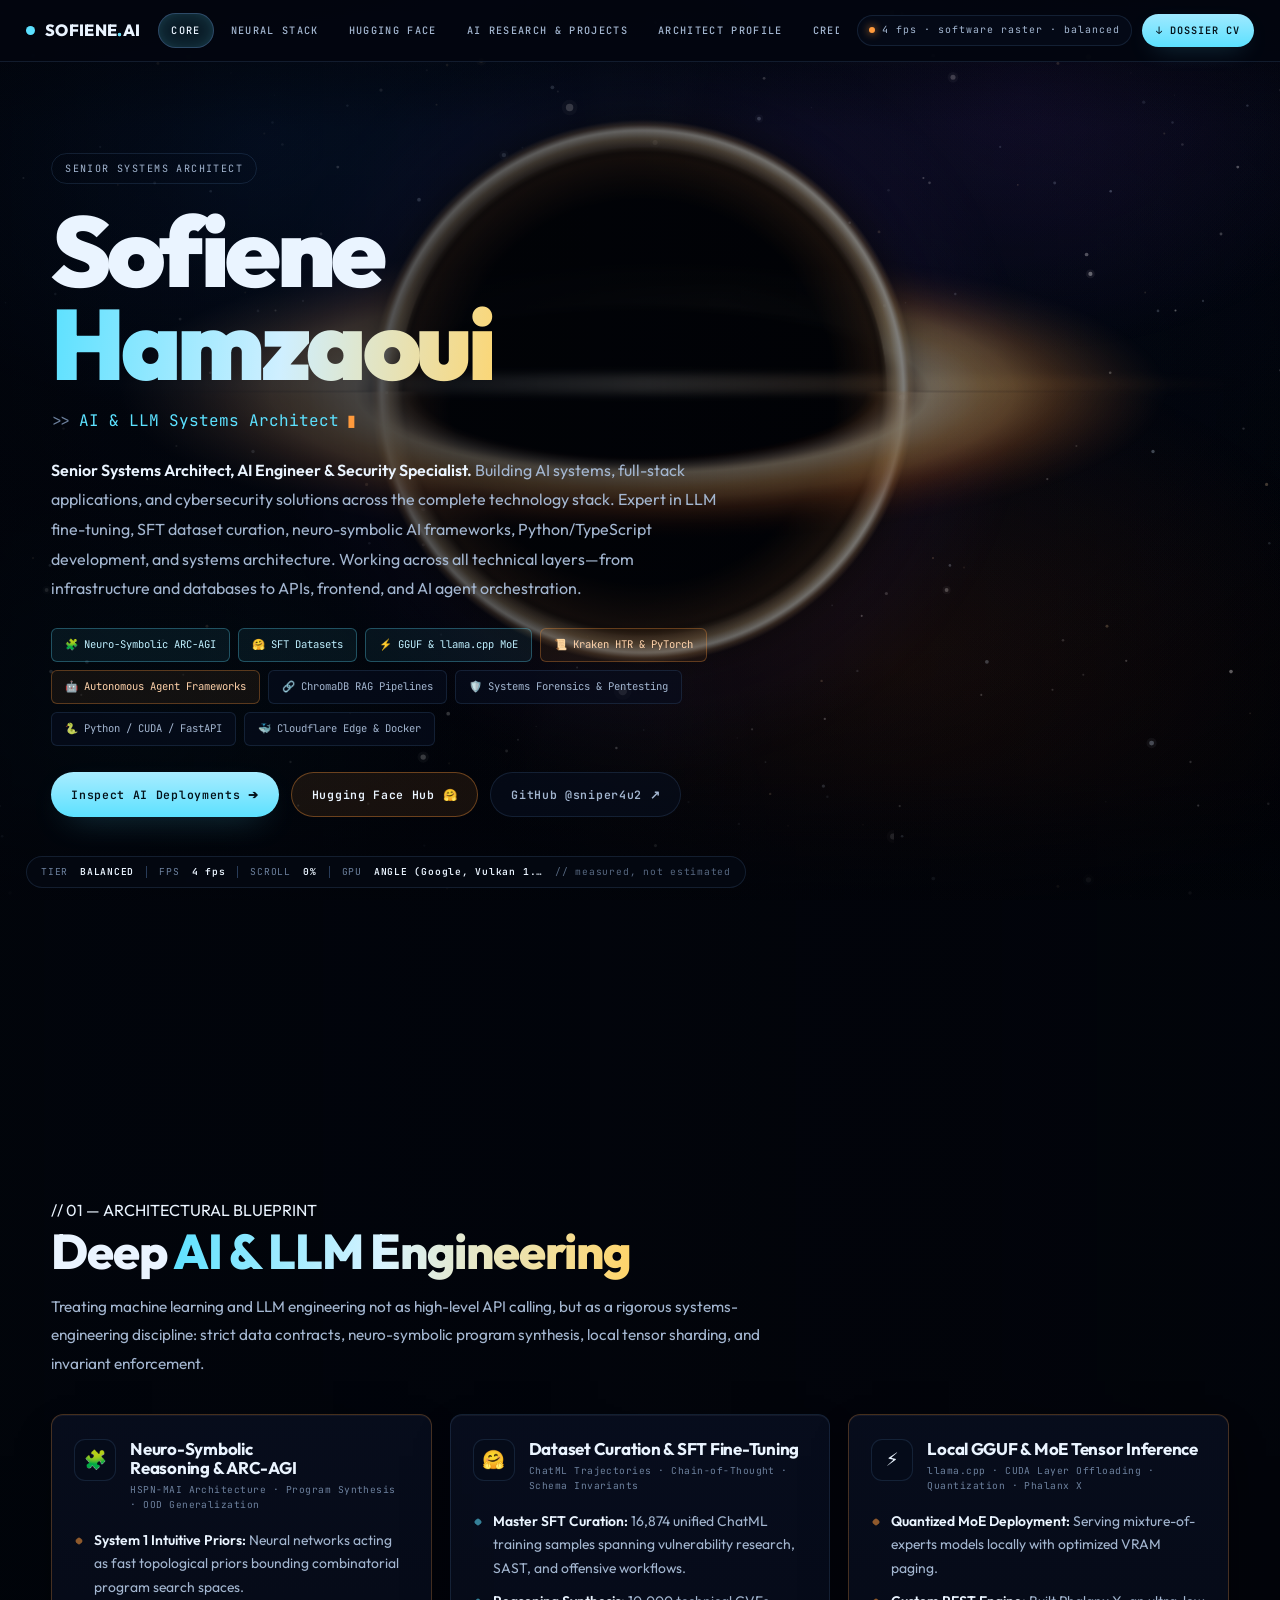
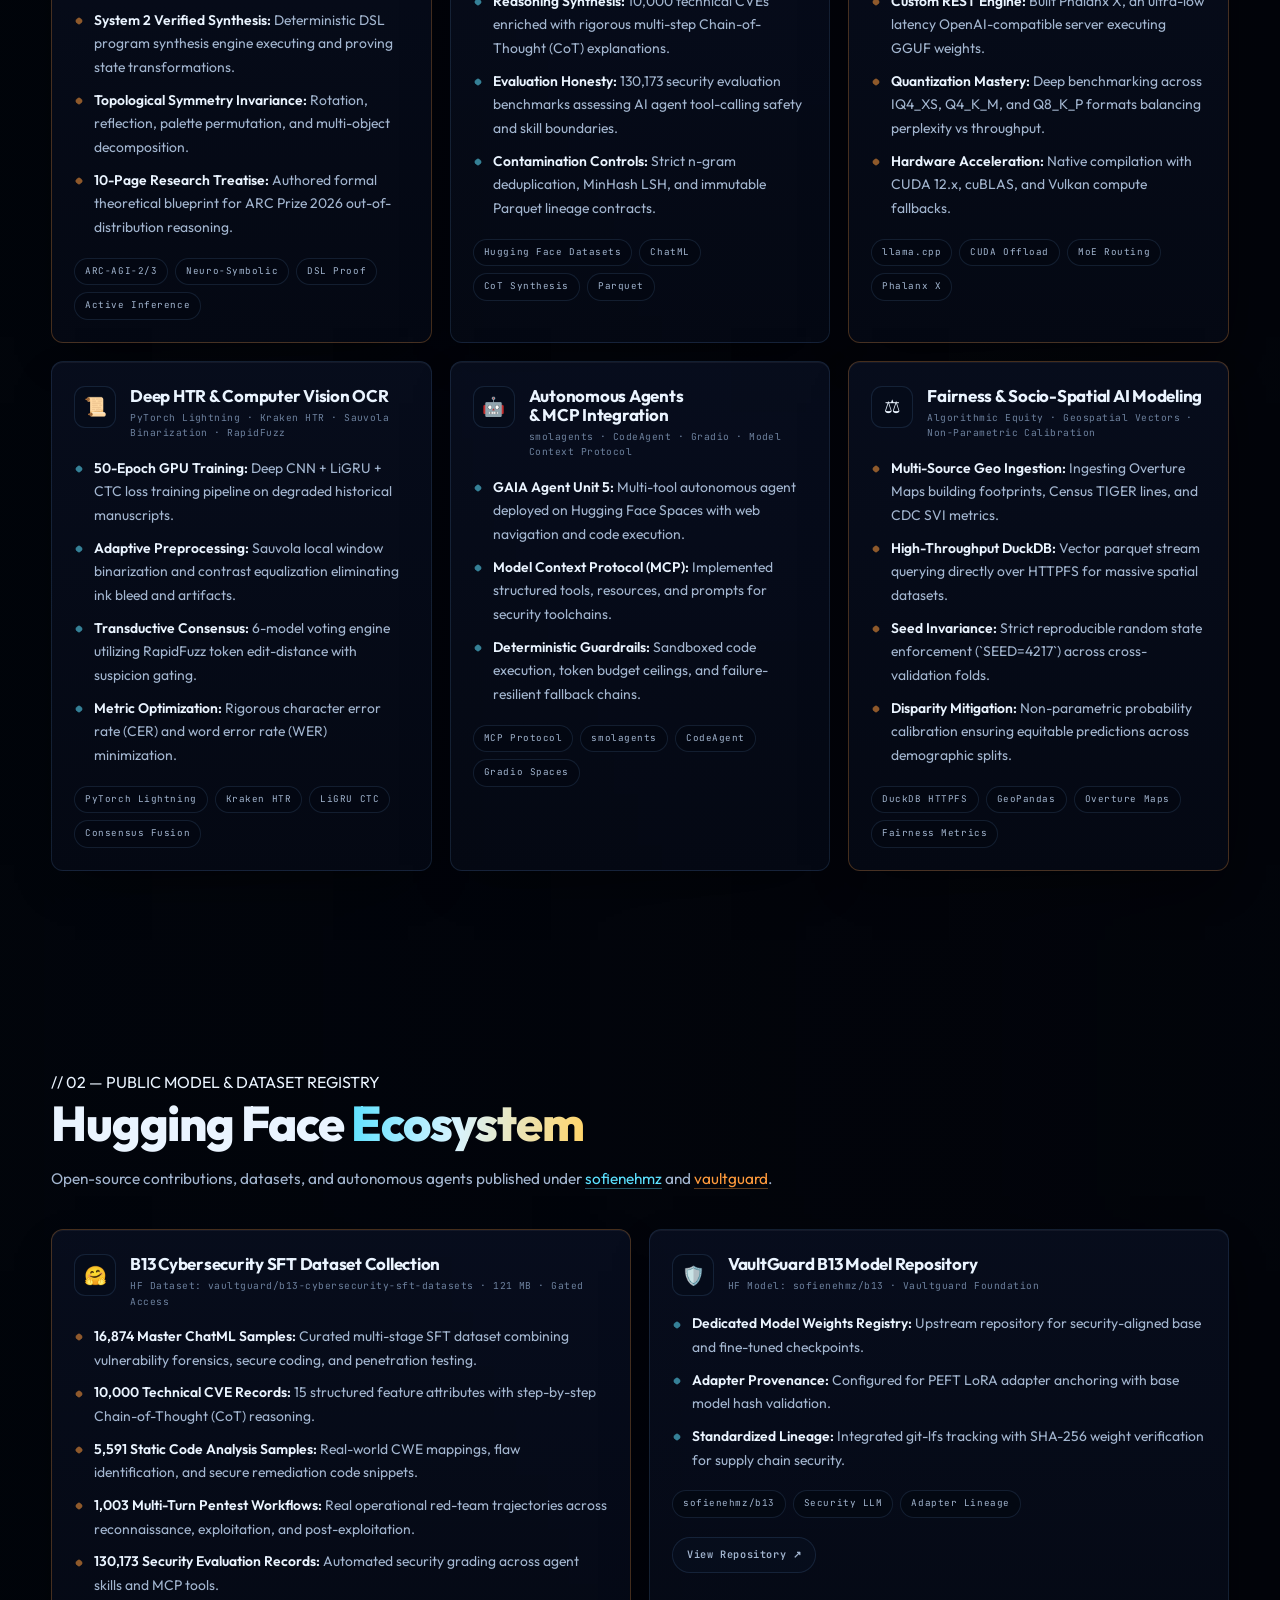
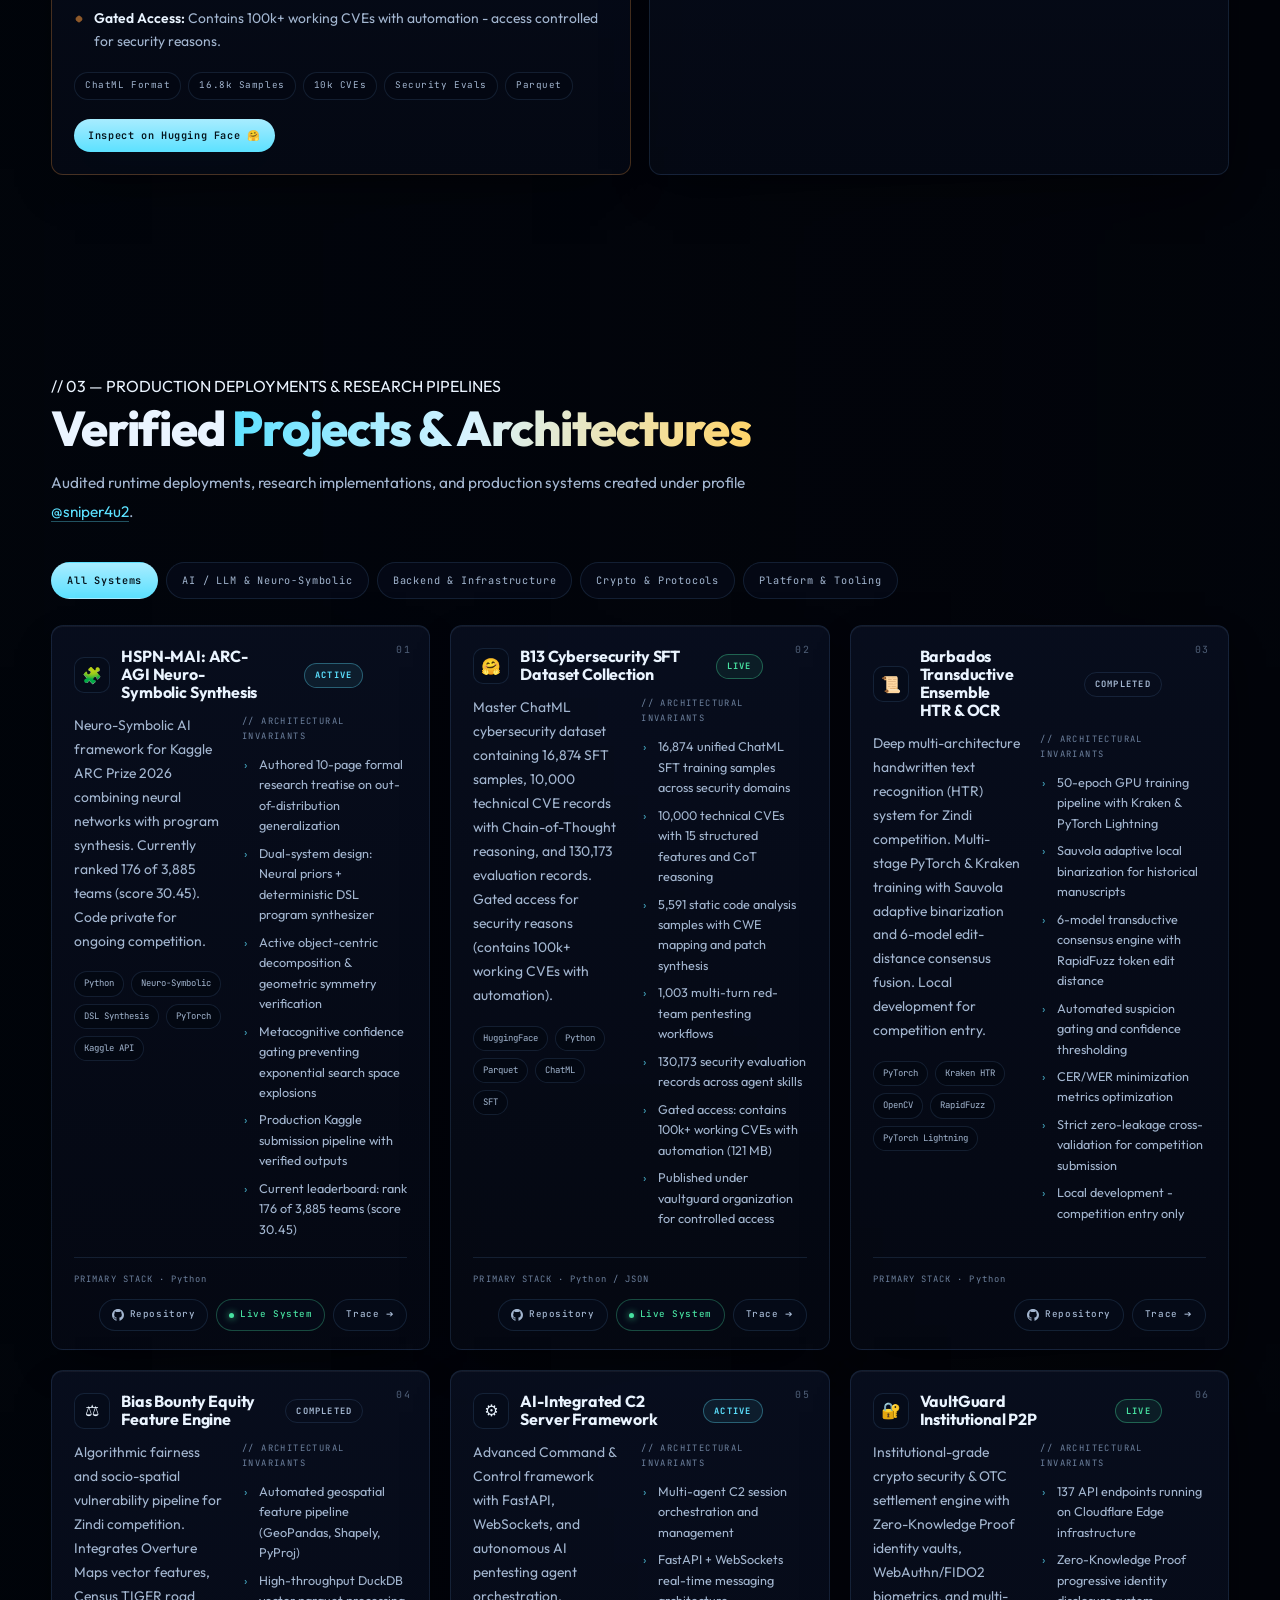
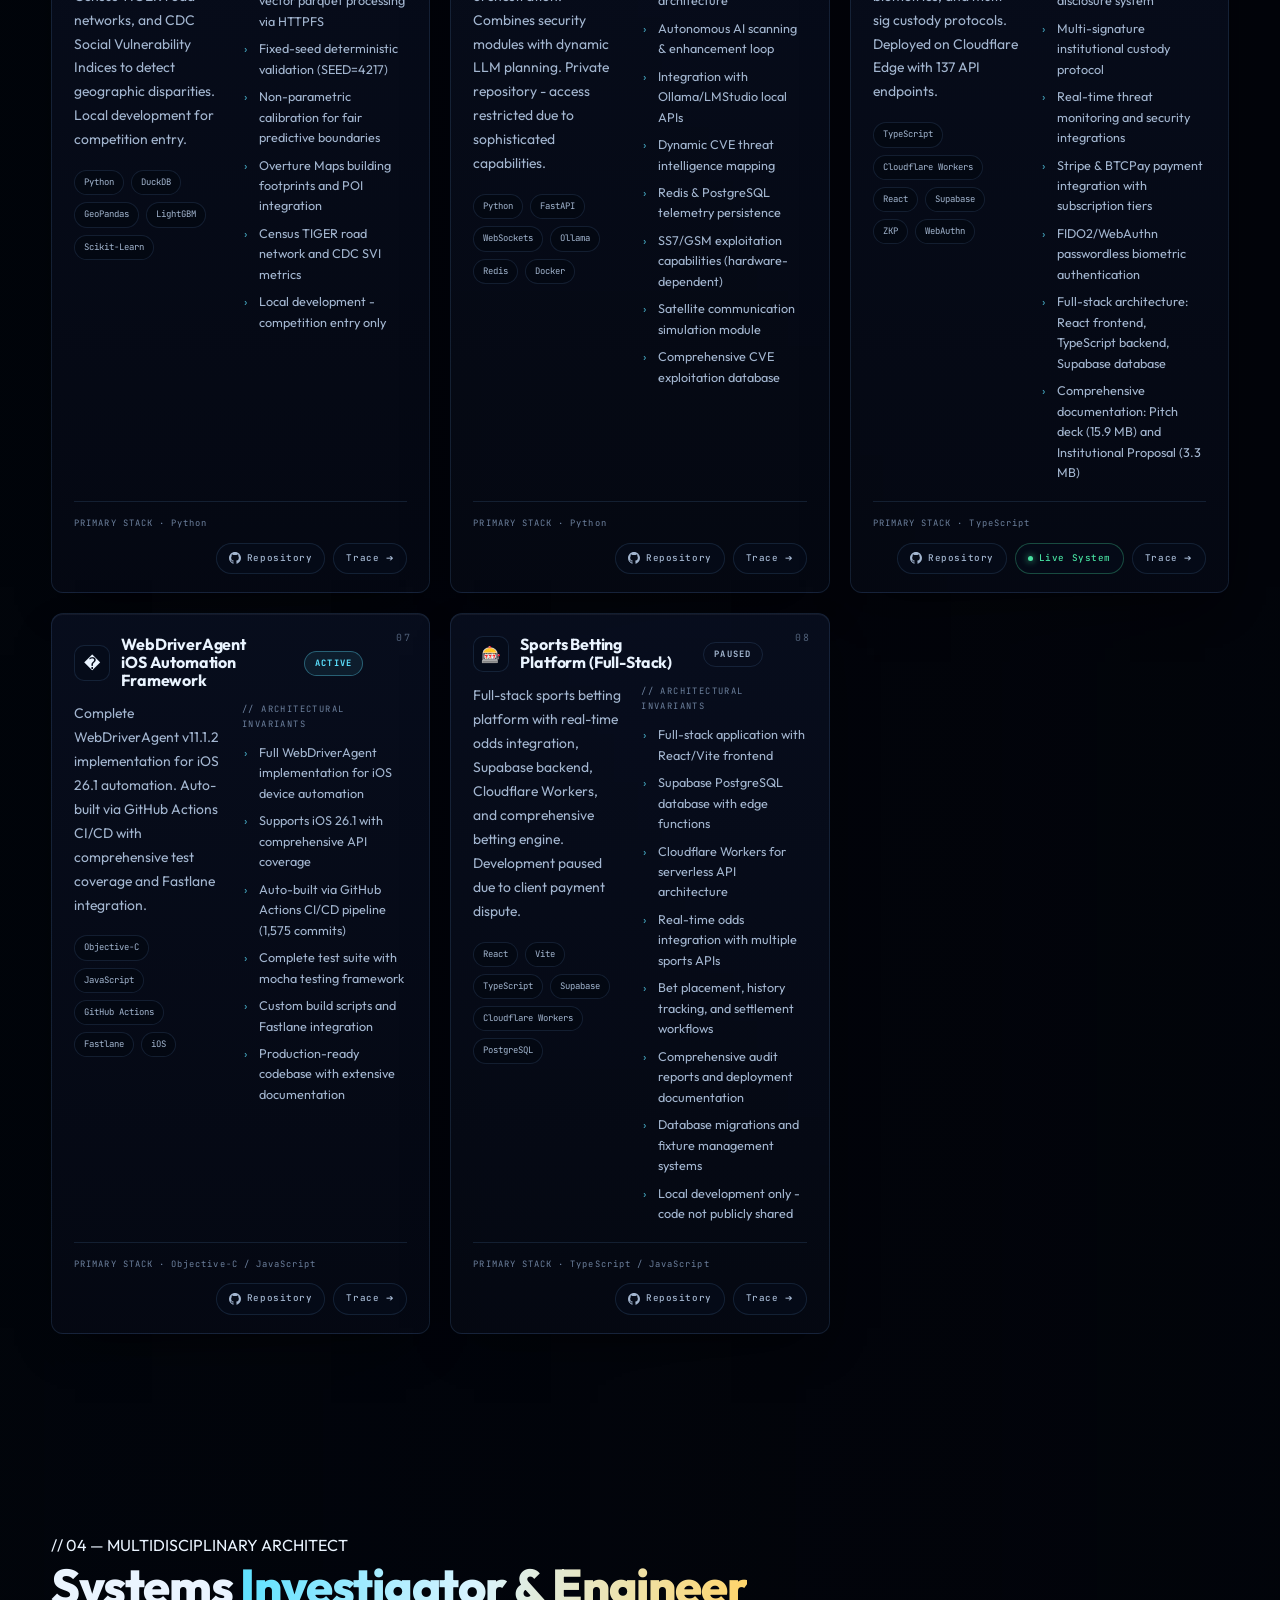
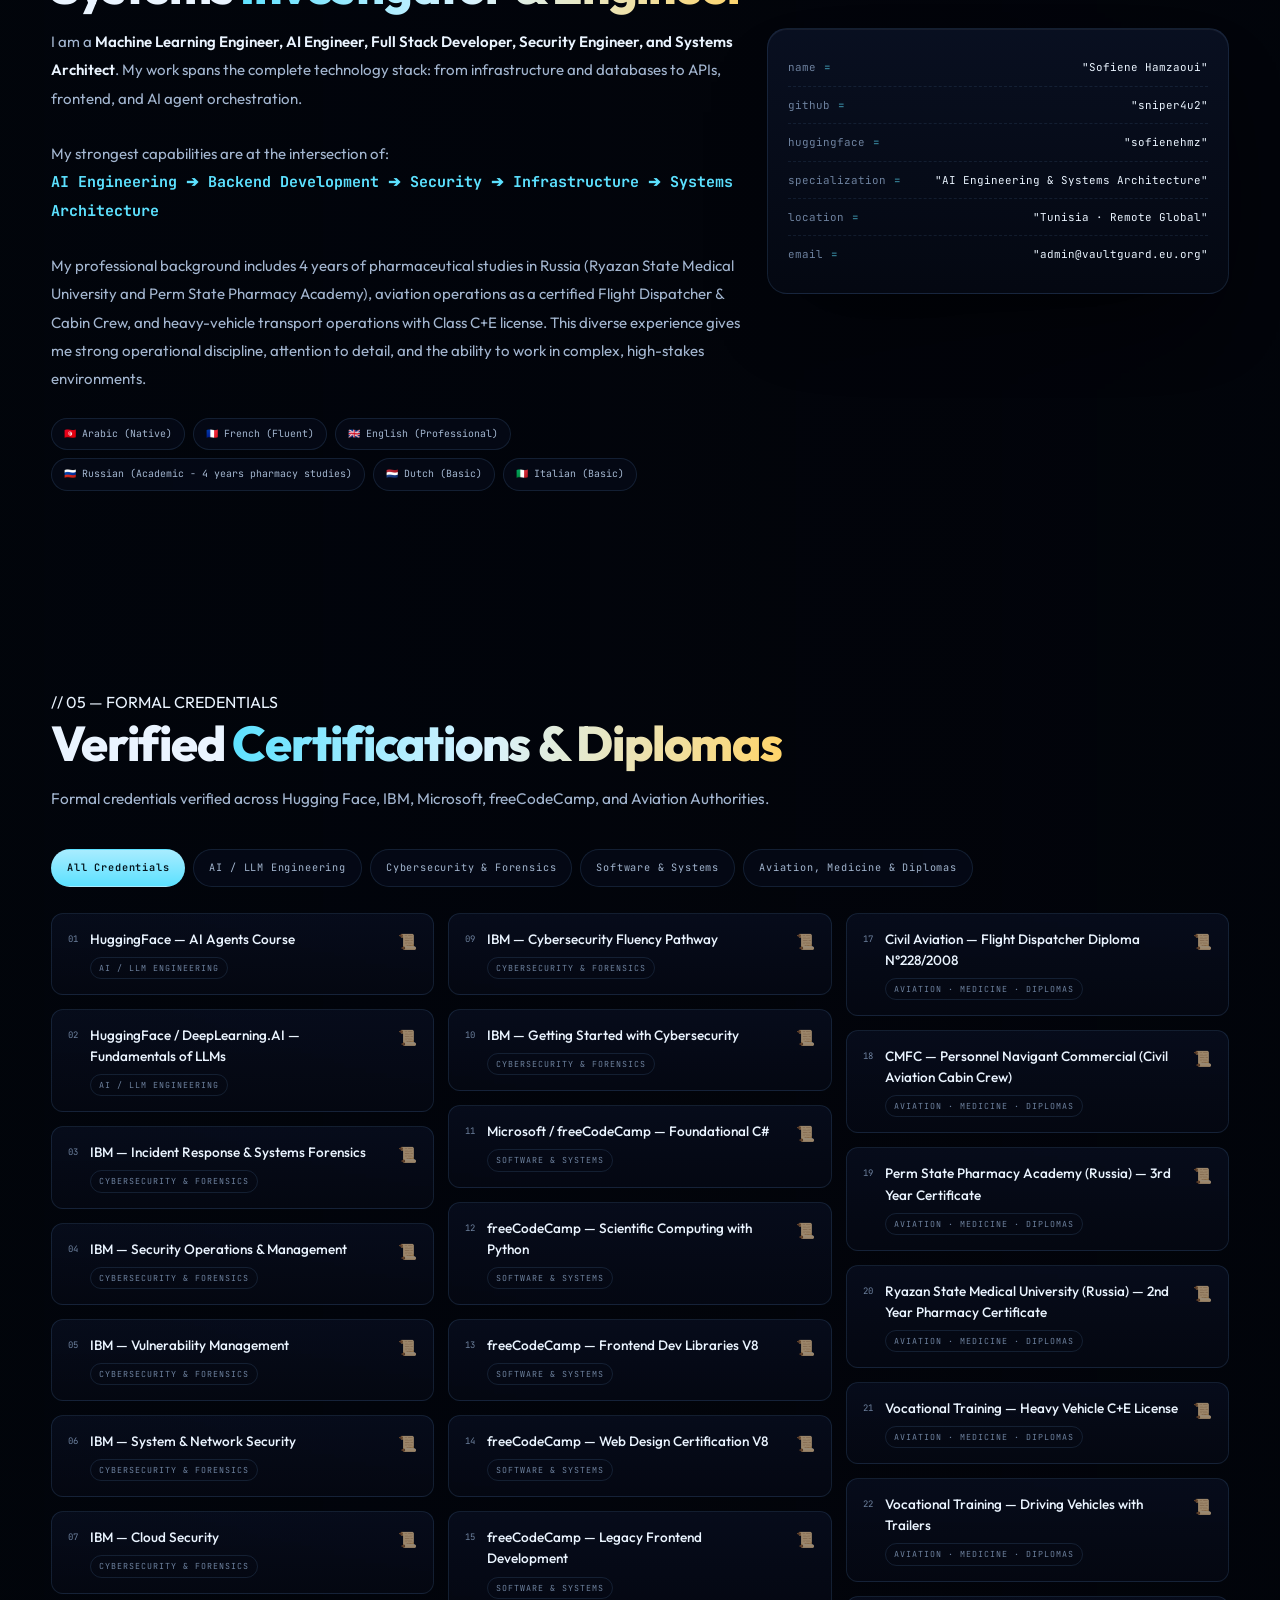
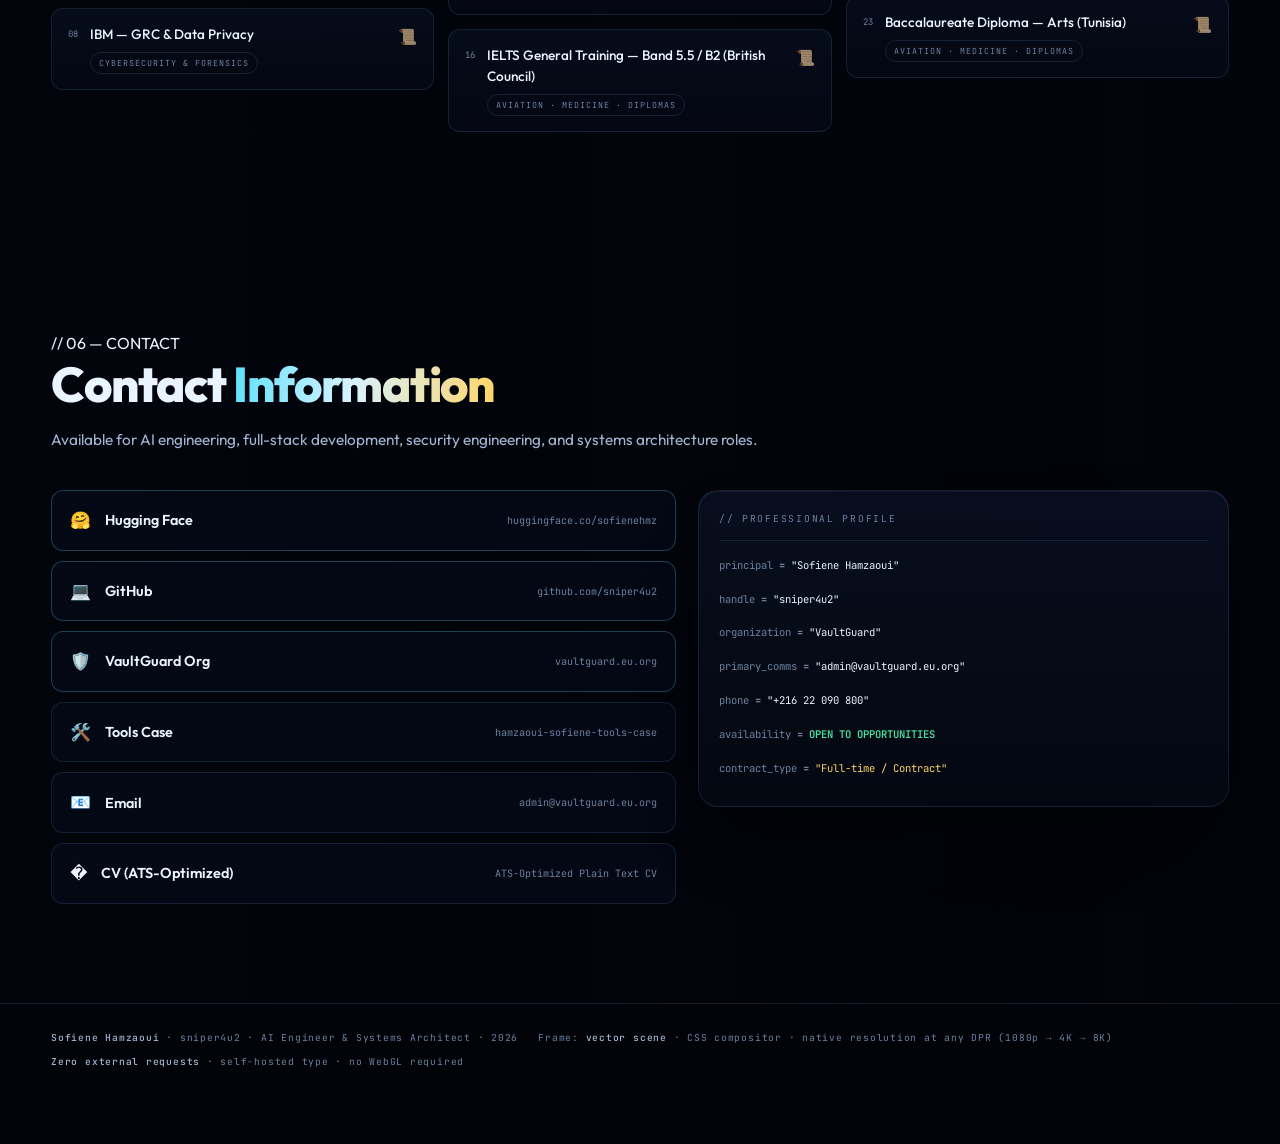
==== commit a9b8ff58: "Revert CV download to PDF with download attribute" ====
--- a/index.html
+++ b/index.html
@@ -145,7 +145,7 @@
       <span class="gbar__dot"></span>
       <span id="gbar-live-txt">measuring this machine…</span>
     </span>
-    <a class="gbar__cv" href="CERTS/Hamzaoui_Sofiene_CV_PlainText.txt" target="_blank" rel="noopener noreferrer">↓ DOSSIER CV (ATS)</a>
+    <a class="gbar__cv" href="CERTS/Hamzaoui_Sofiene_CV_Complete.pdf" download="Hamzaoui_Sofiene_CV.pdf" target="_blank" rel="noopener noreferrer">↓ DOSSIER CV</a>
     <button class="gbar__menu" id="gbar-menu" aria-expanded="false" aria-controls="gbar-nav">MENU</button>
   </div>
 </header>
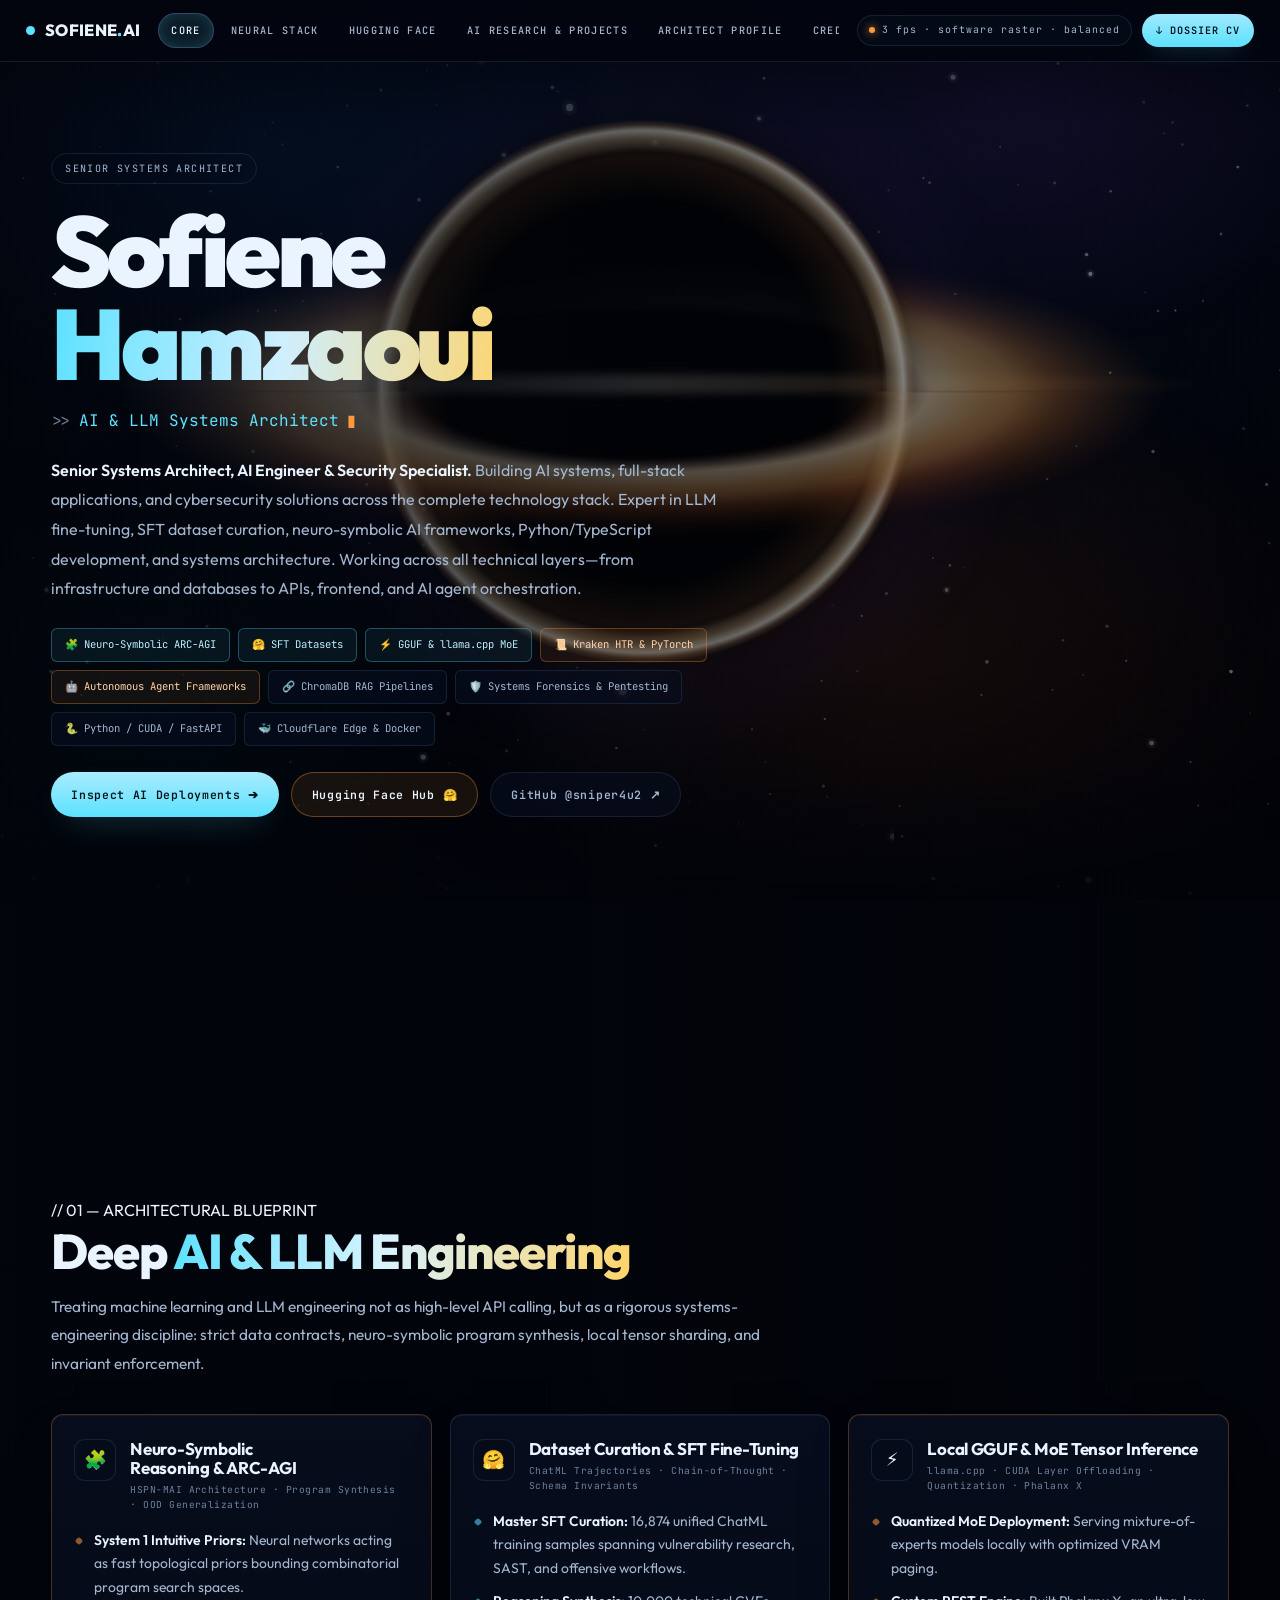
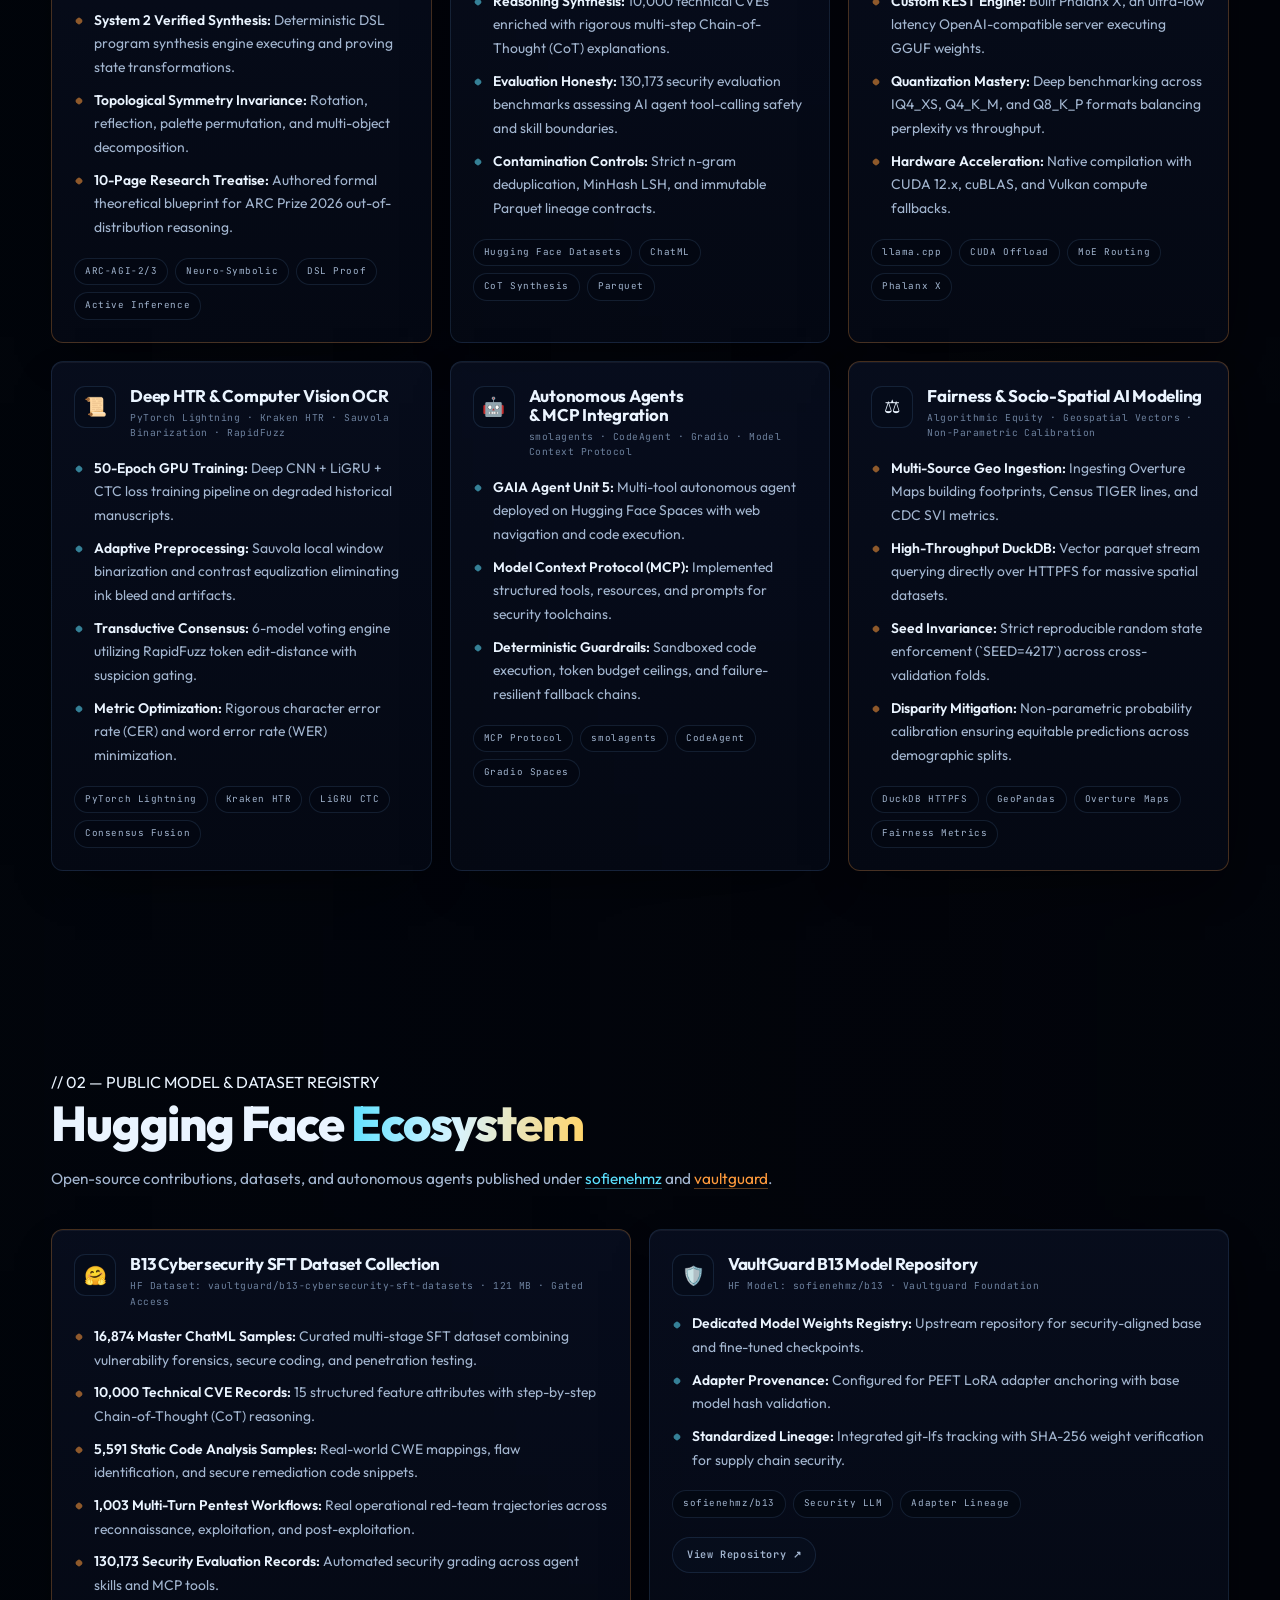
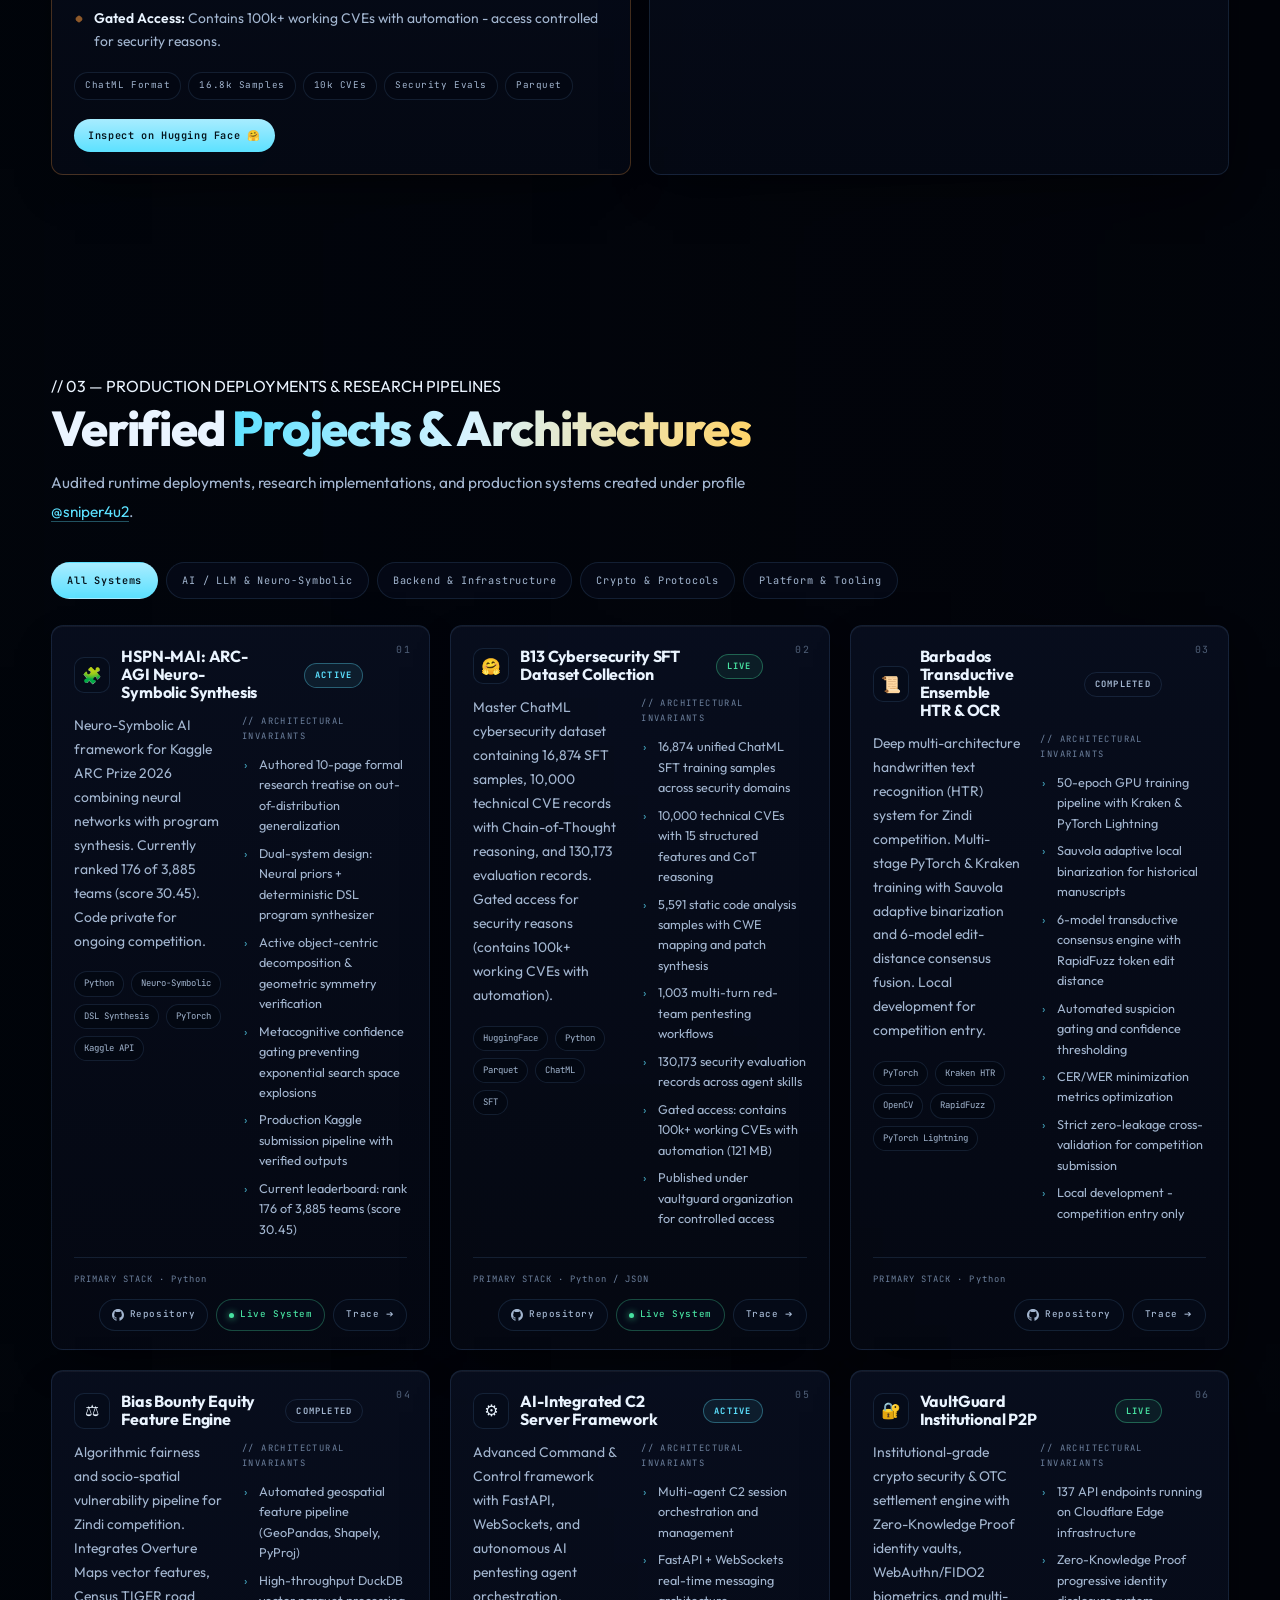
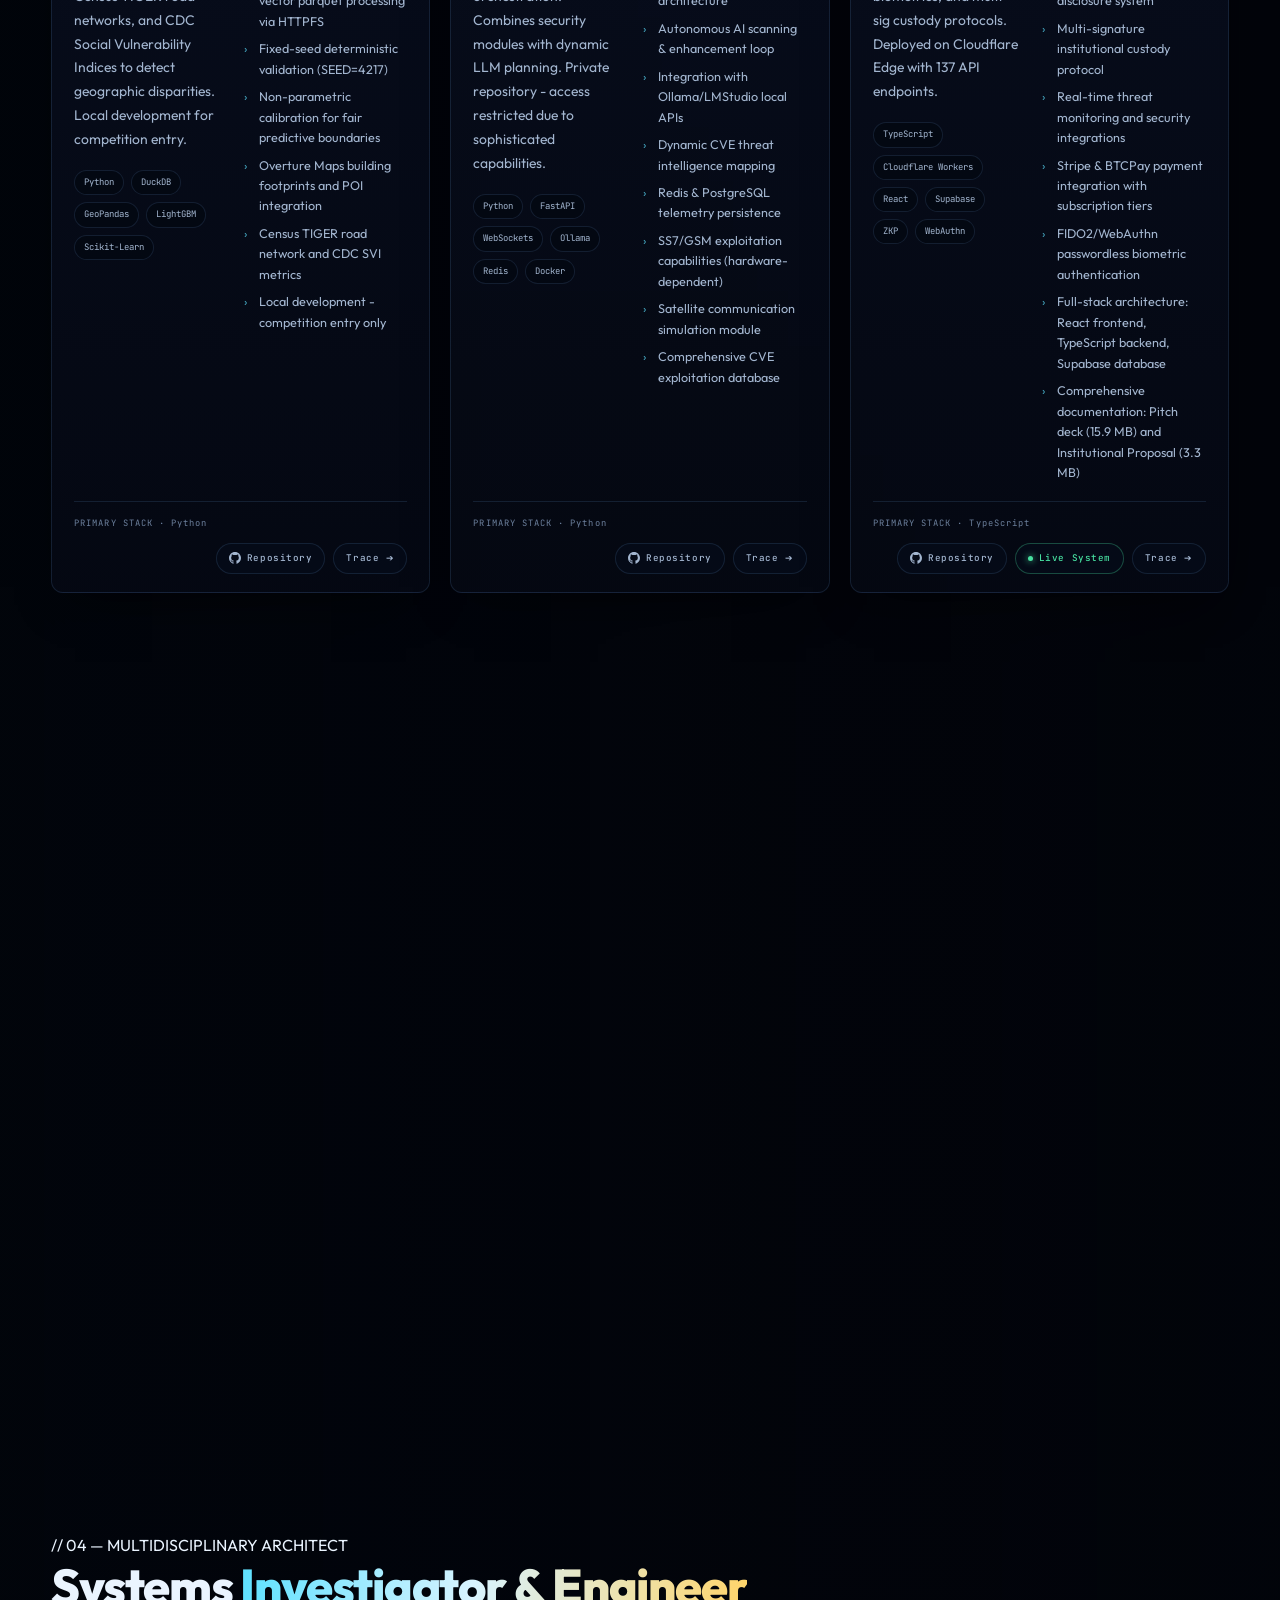
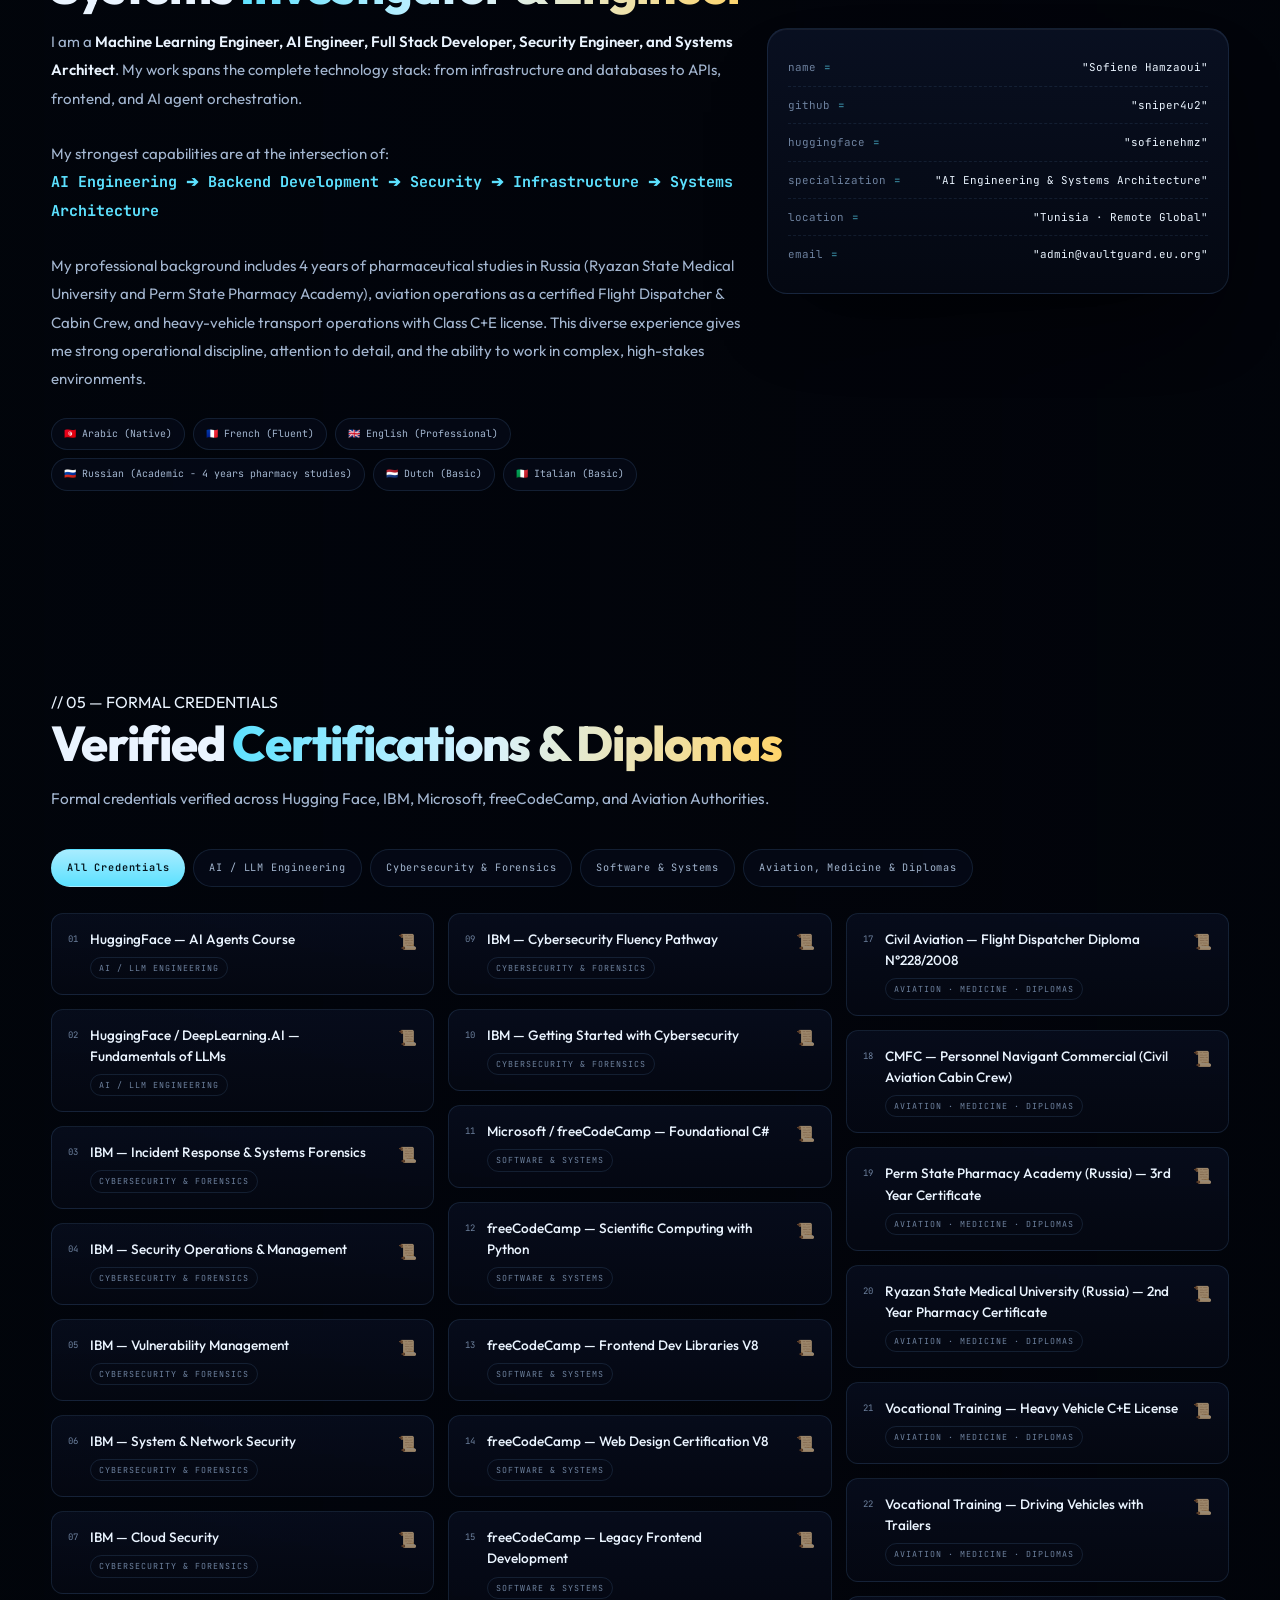
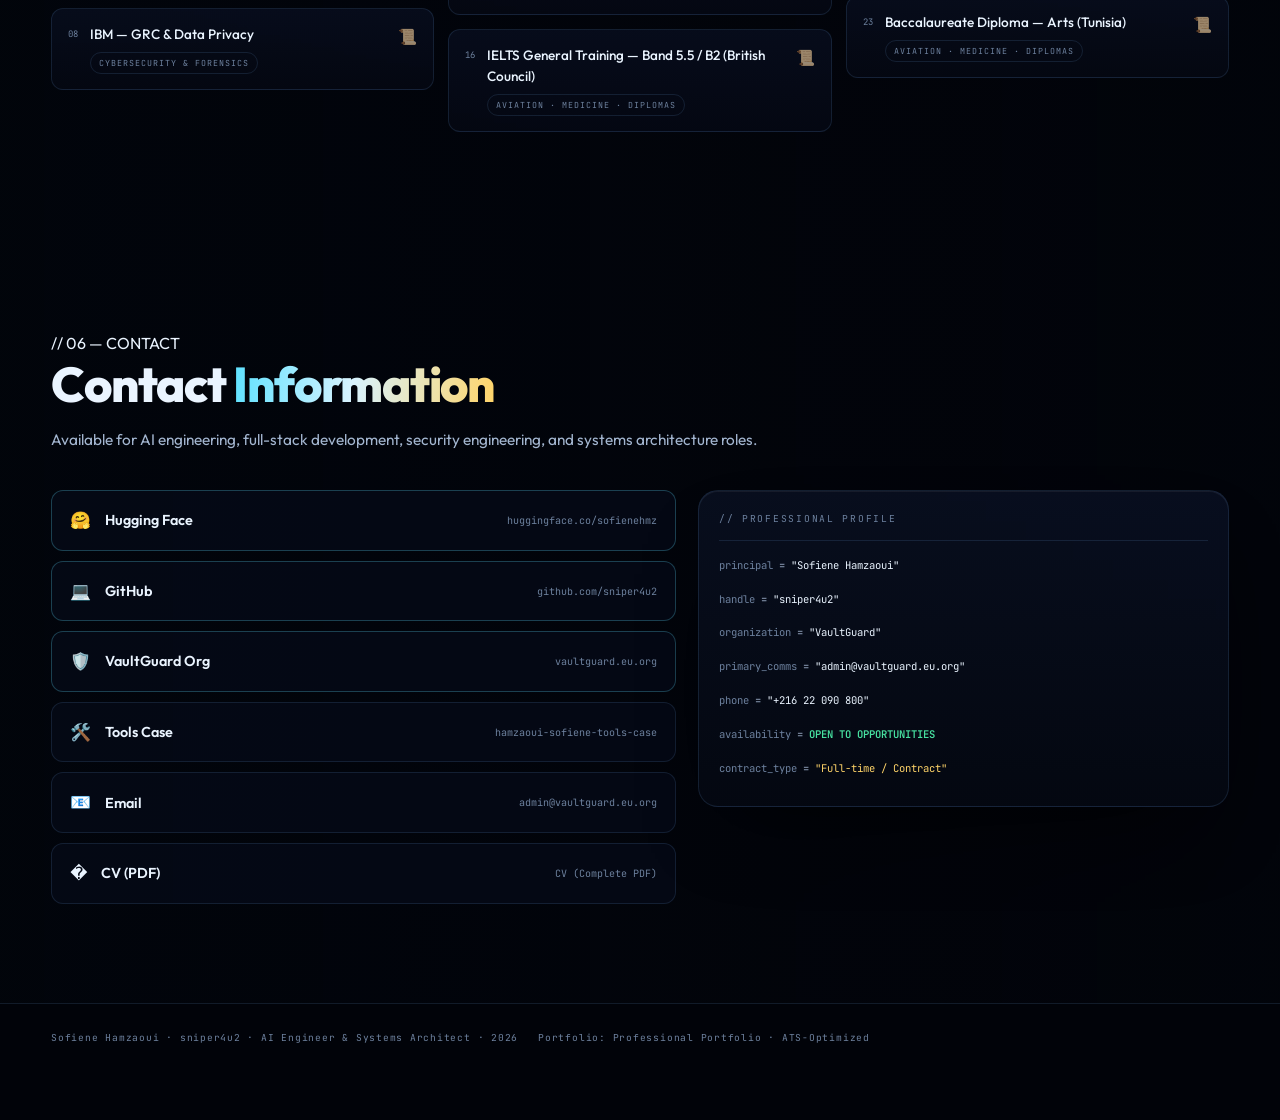
==== commit e209bdbc: "Remove session telemetry and cinematic language from footer" ====
--- a/index.html
+++ b/index.html
@@ -552,21 +552,7 @@
 
 </main>
 
-<!-- ==========================================================================
-     LIVE SESSION TICKER
-     Same measured source as the telemetry console, in one line, always visible
-     after the boot shutter opens.
-     ========================================================================== -->
-<div class="sess" id="sess" role="status" aria-live="off">
-  <span class="sess__k">TIER</span><span class="sess__v" id="sess-tier">—</span>
-  <span class="sess__sep"></span>
-  <span class="sess__k">FPS</span><span class="sess__v" id="sess-fps">—</span>
-  <span class="sess__sep sess__hide"></span>
-  <span class="sess__k sess__hide">SCROLL</span><span class="sess__v sess__hide" id="sess-scroll">0%</span>
-  <span class="sess__sep sess__hide"></span>
-  <span class="sess__k sess__hide">GPU</span><span class="sess__v sess__hide" id="sess-gpu">—</span>
-  <span class="sess__note" id="sess-note">// measured, not estimated</span>
-</div>
+
 
 <!-- MODAL DIALOG -->
 <div id="modal-bg" class="modal-hidden">
@@ -582,16 +568,14 @@
      Every claim below is checkable from the network panel.
      ========================================================================== -->
 <footer class="foot">
-  <span><b>Sofiene Hamzaoui</b> · sniper4u2 · AI Engineer & Systems Architect · 2026</span>
-  <span>Frame: <b>vector scene</b> · CSS compositor · native resolution at any DPR (1080p → 4K → 8K)</span>
-  <span><b>Zero external requests</b> · self-hosted type · no WebGL required</span>
+  <span>Sofiene Hamzaoui · sniper4u2 · AI Engineer & Systems Architect · 2026</span>
+  <span>Portfolio: Professional Portfolio · ATS-Optimized</span>
 </footer>
 
 <!-- SCENE ENGINE — capability probe, adaptive governor, motion driver and the
      telemetry source. No modules, no import map, no third-party bundle. -->
 <script src="scene.js?v=1.2"></script>
-<!-- UI CONTROLLER — navigation, live telemetry console, modals, section
-     cinematography. Directs the frame through Scenic.setGrade()/setShot(). -->
+<!-- UI CONTROLLER — navigation, modals, section rendering. -->
 <script defer src="app.js?v=7.1"></script>
 </body>
 </html>
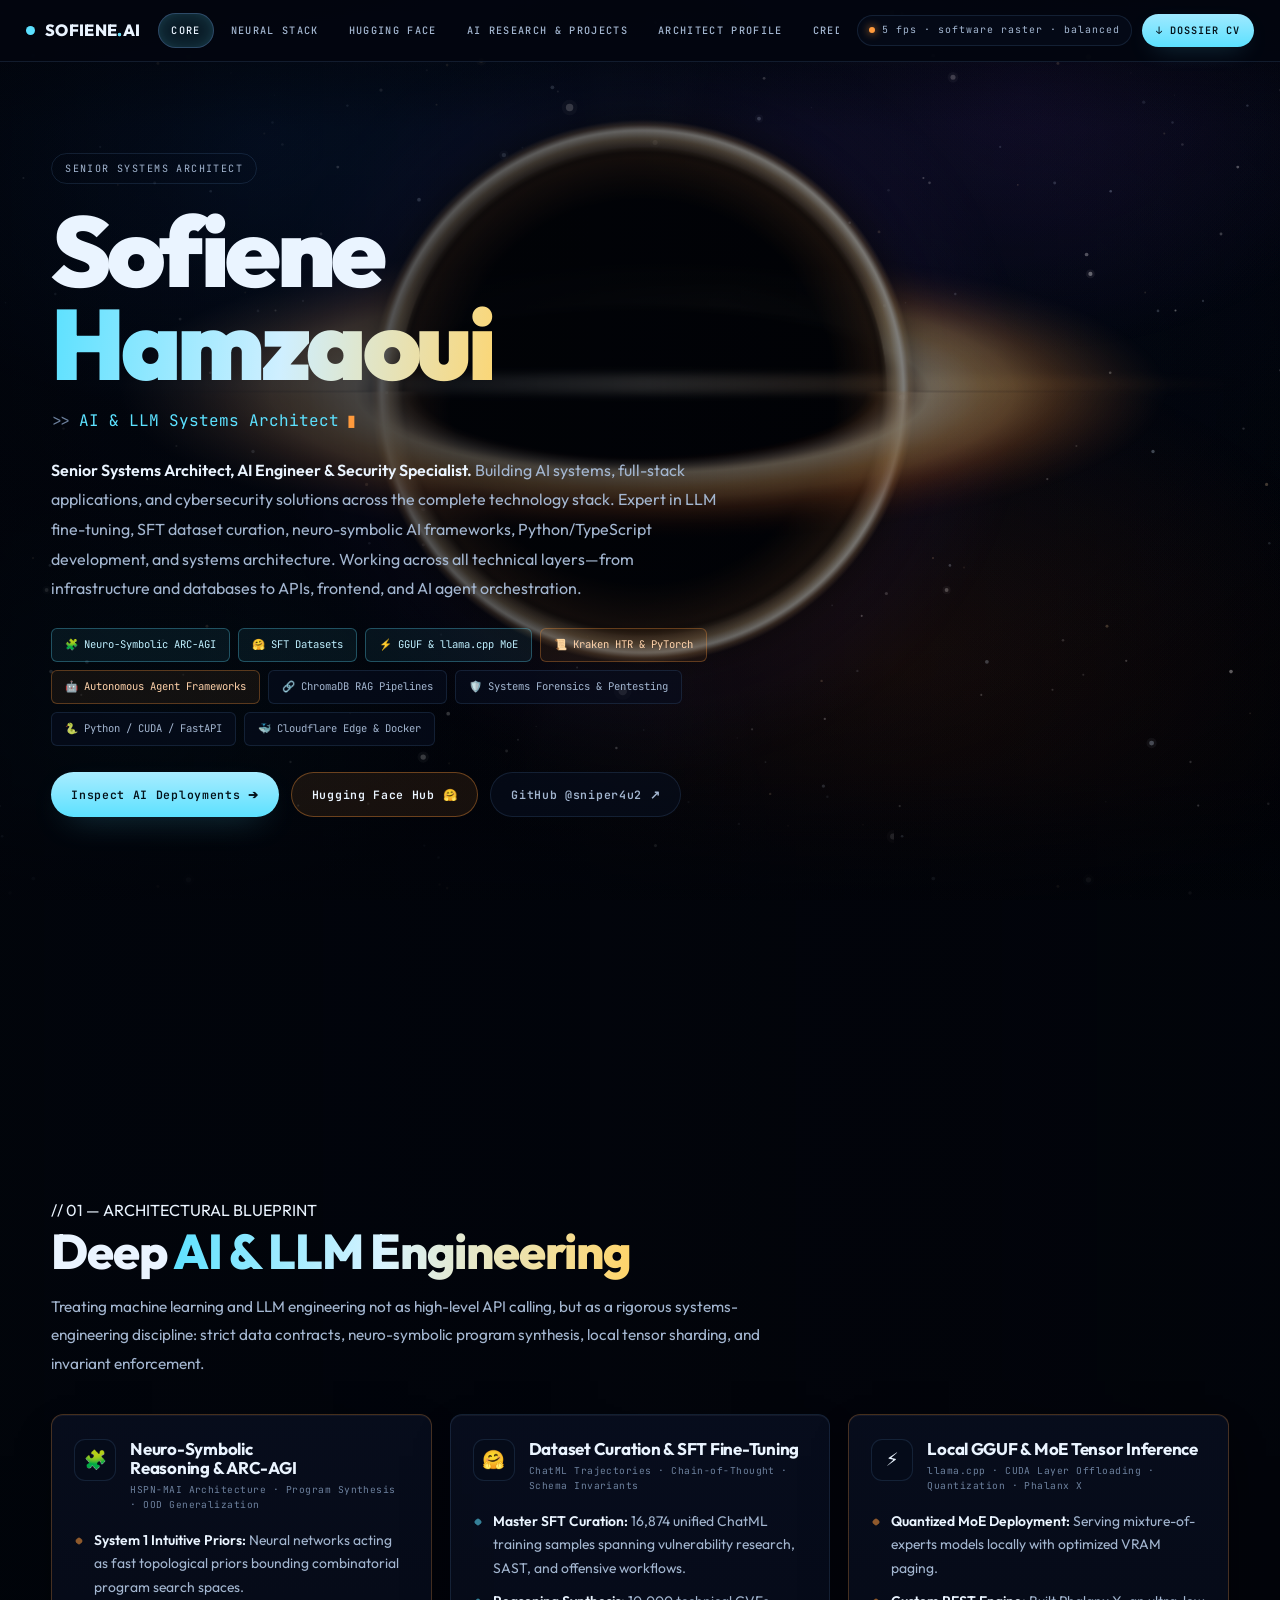
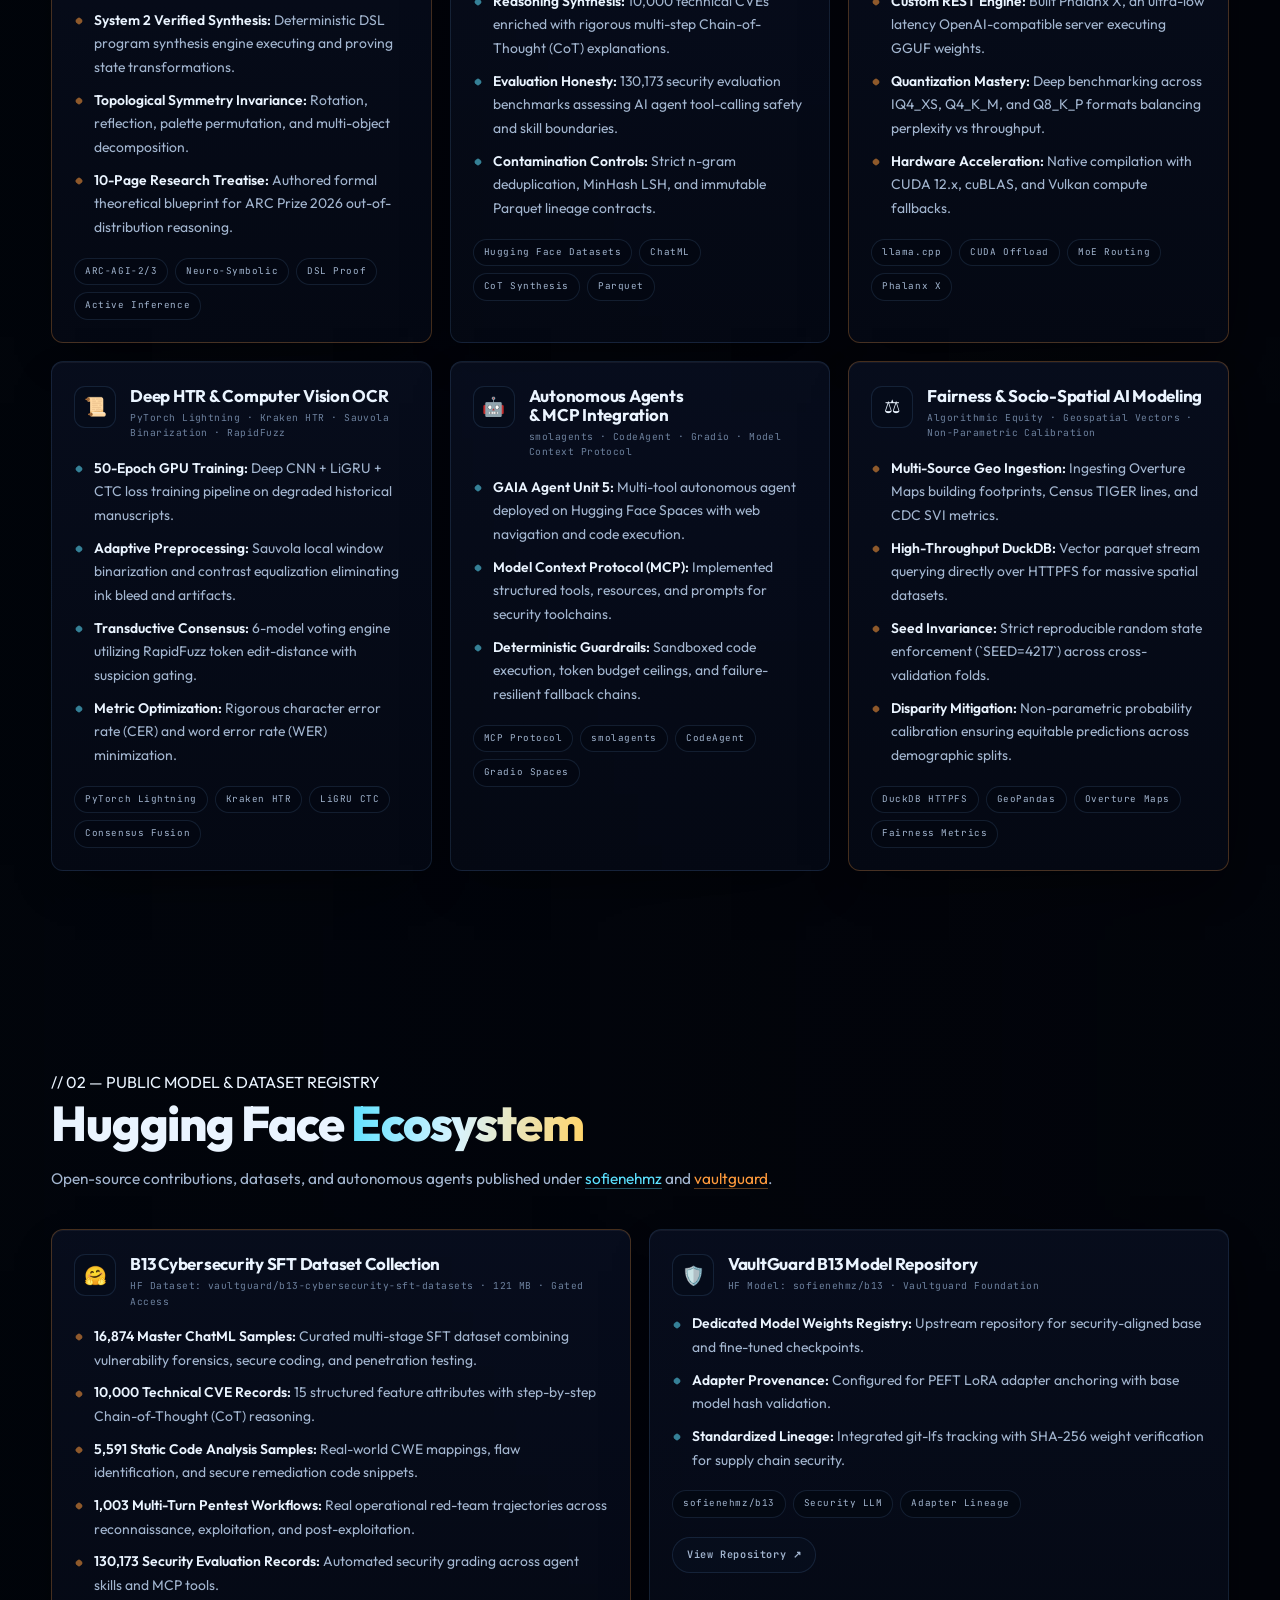
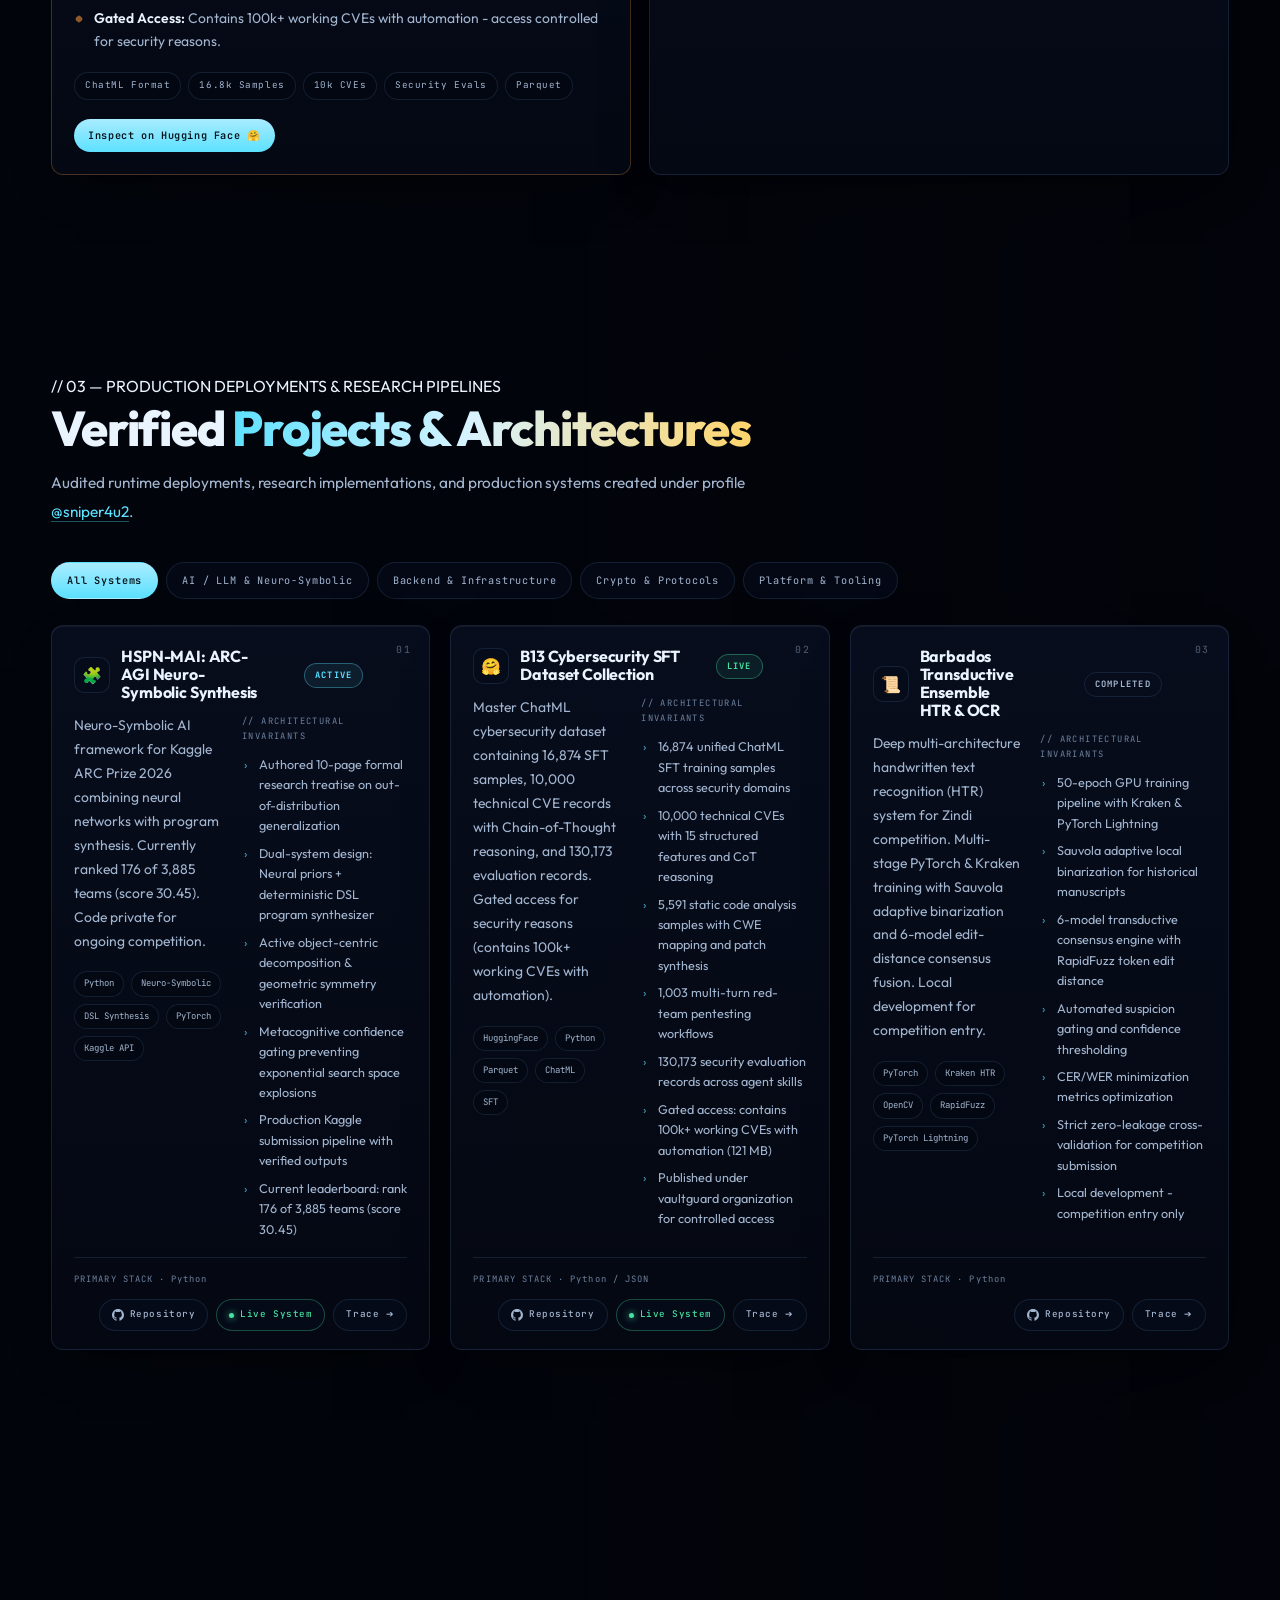
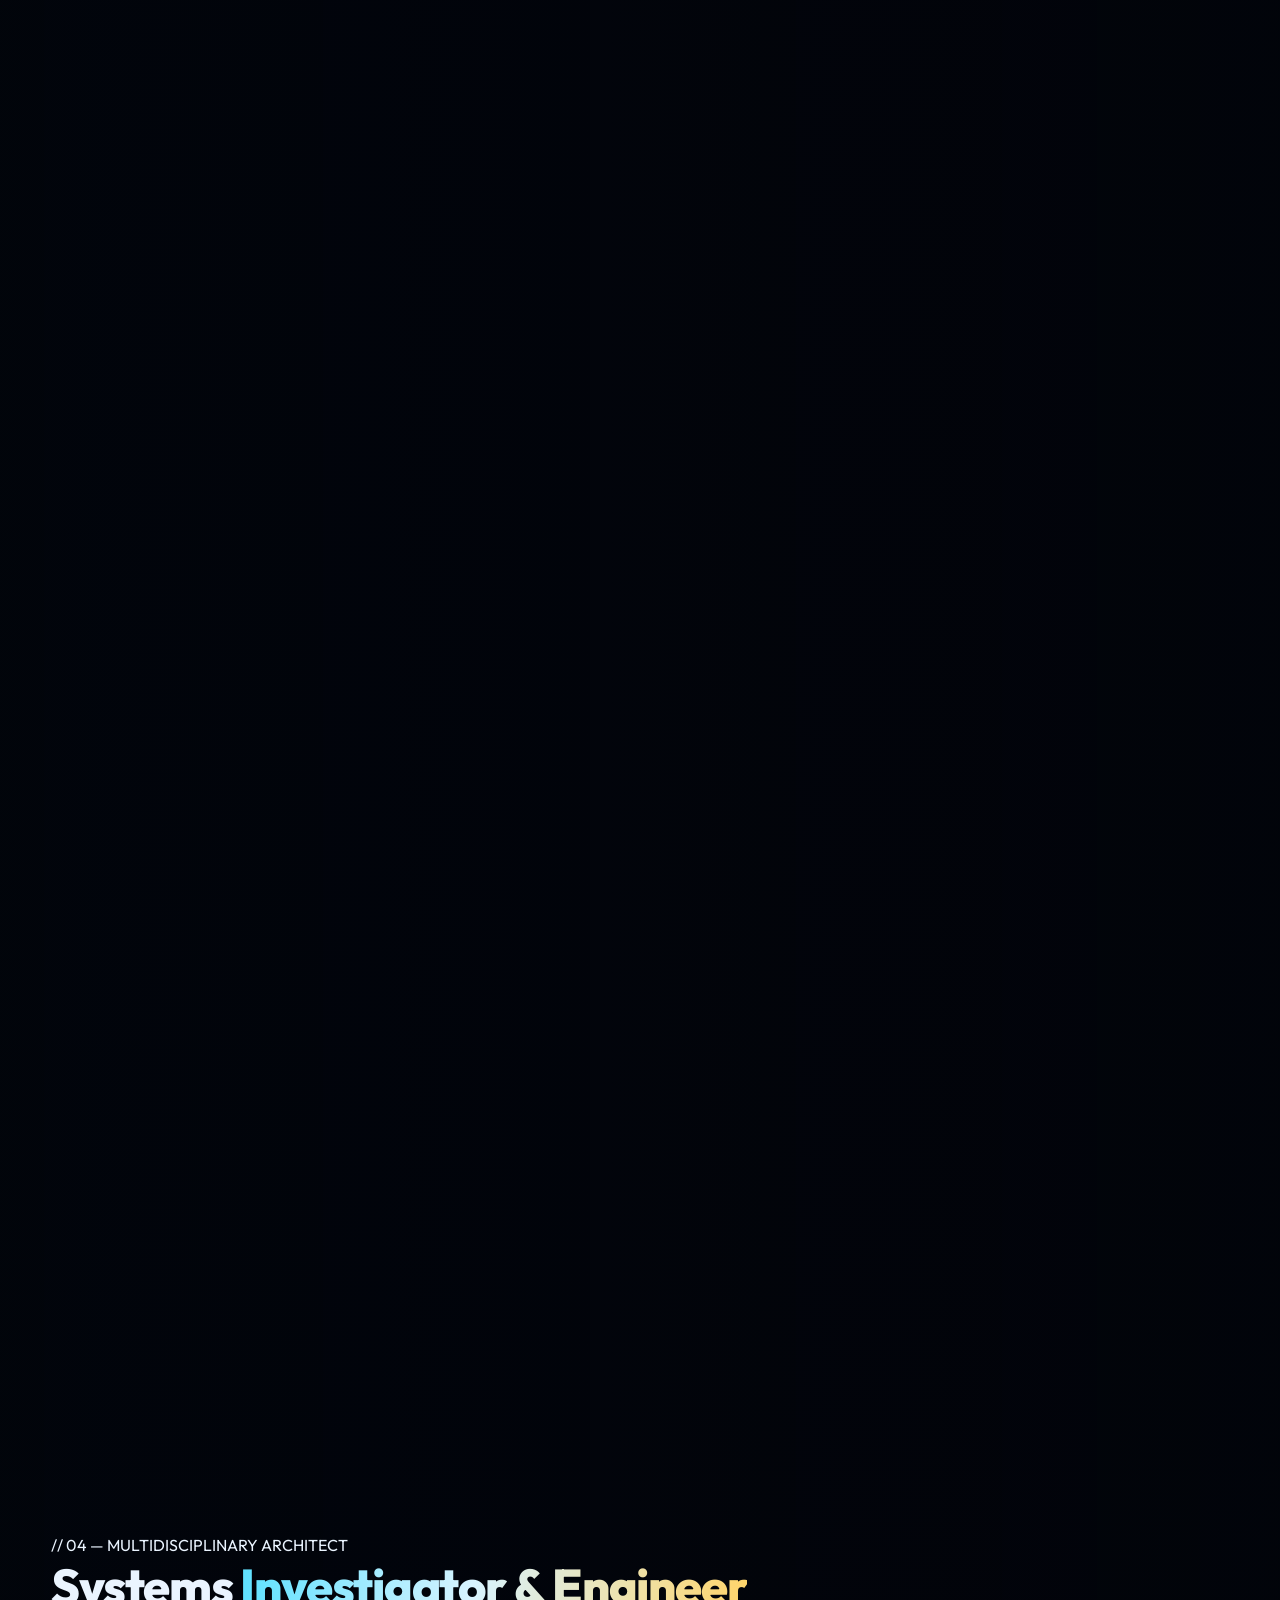
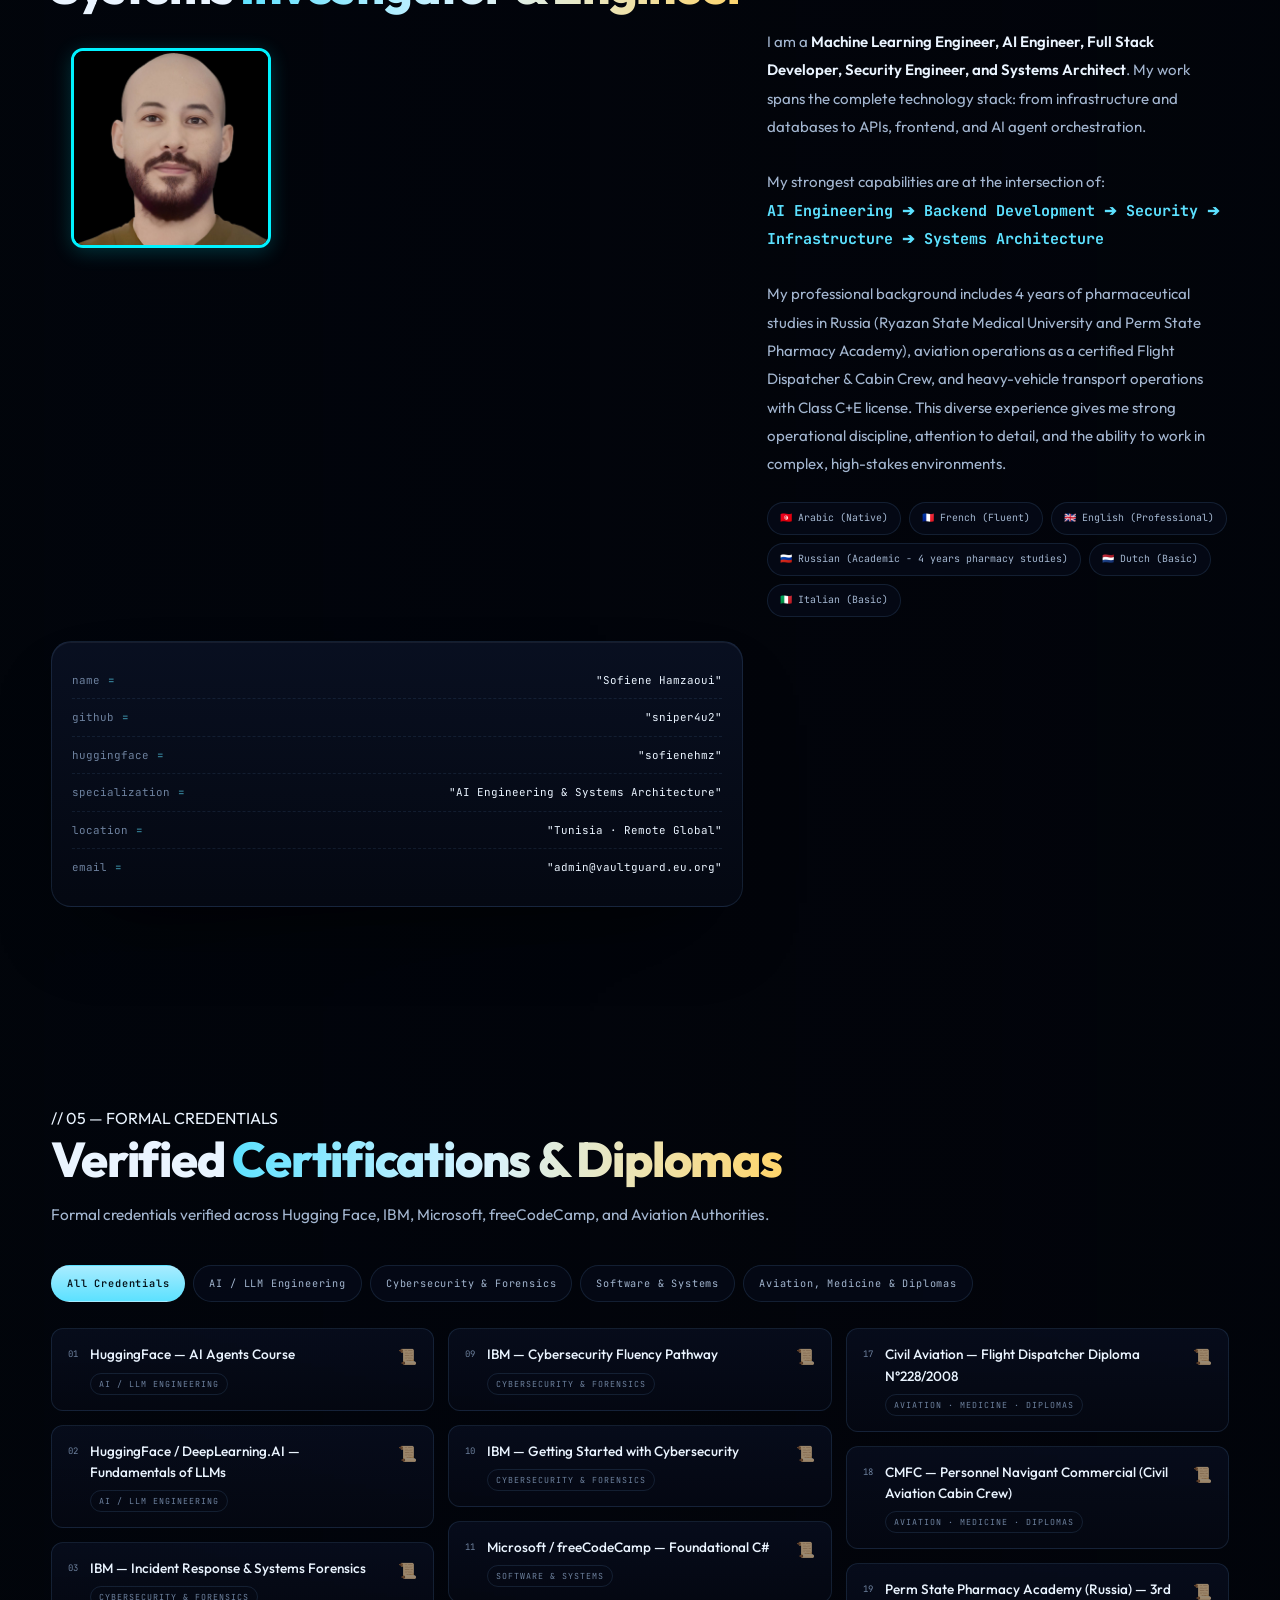
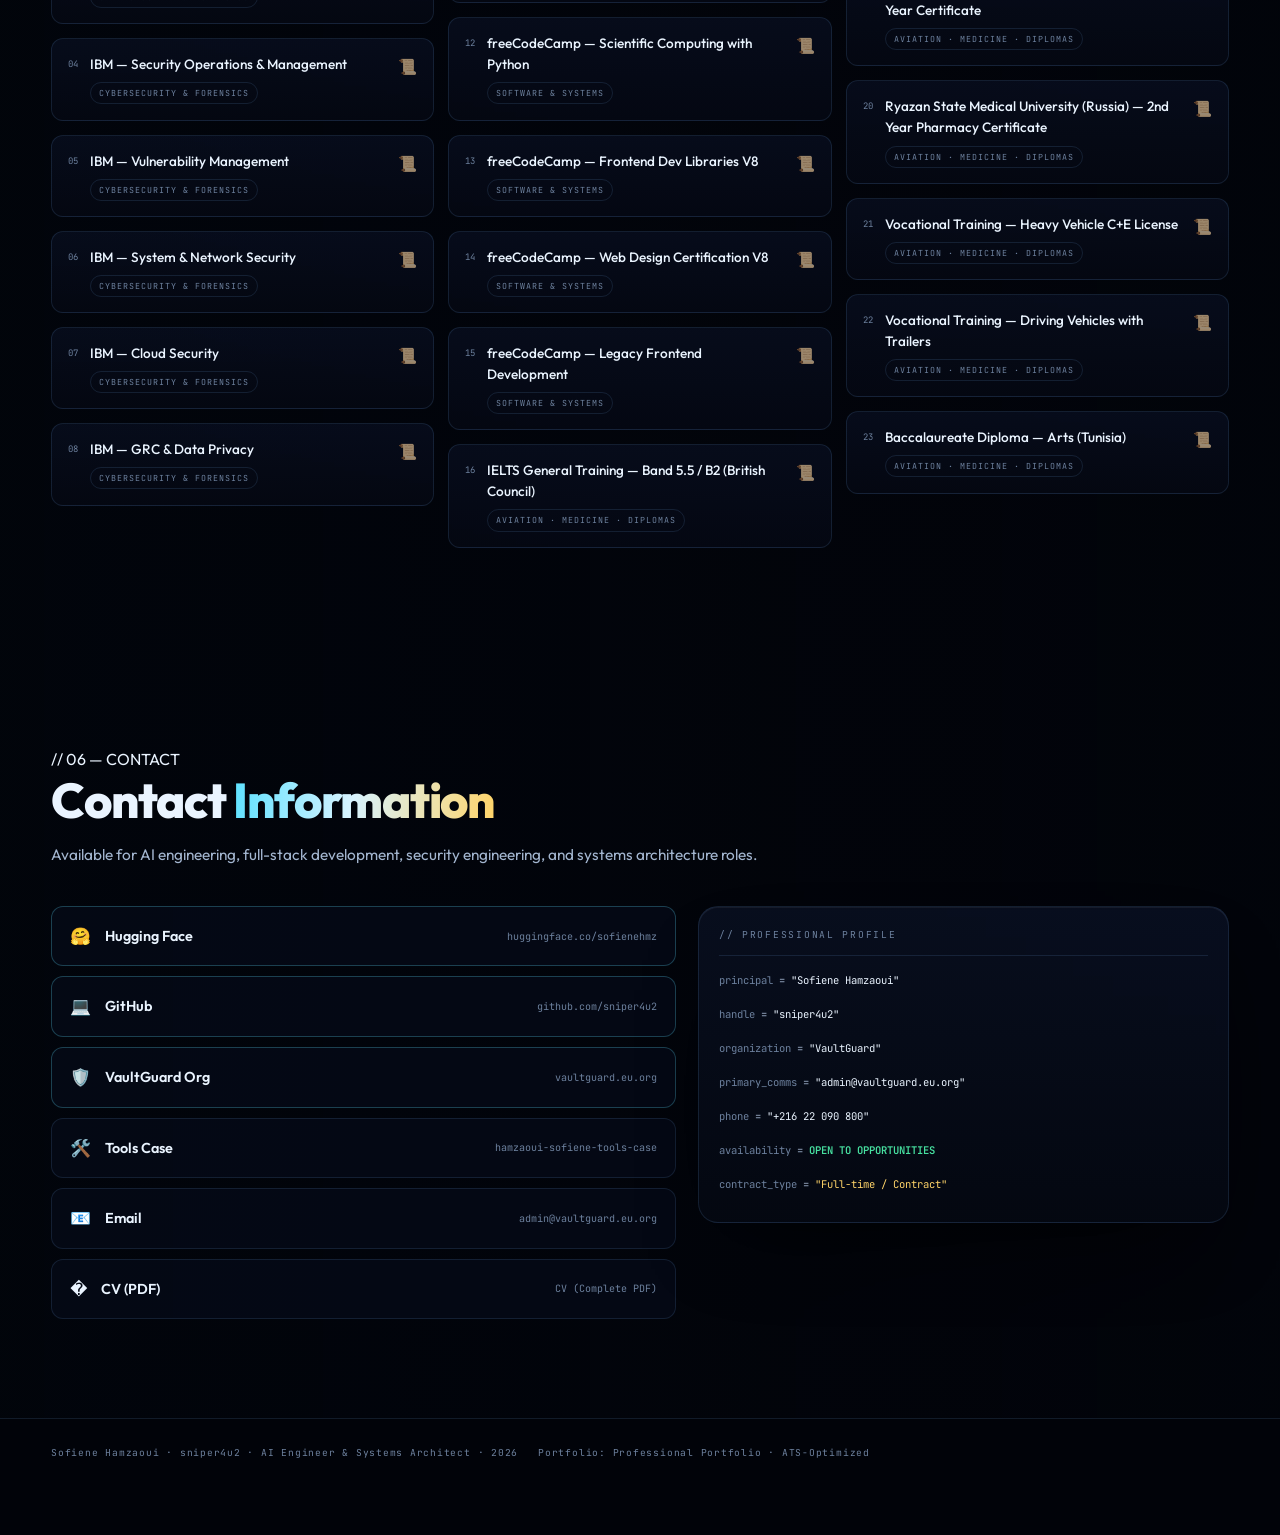
==== commit 13a84162: "Complete portfolio overhaul: remove Frontier, add profile photo, rebuild CV with correct info" ====
--- a/index.html
+++ b/index.html
@@ -3,7 +3,7 @@
 <head>
   <meta charset="UTF-8">
   <meta name="viewport" content="width=device-width, initial-scale=1.0">
-  <title>Sofiene Hamzaoui · Frontier AI/LLM Research Engineer · Systems Architect</title>
+  <title>Sofiene Hamzaoui · AI/LLM Research Engineer · Systems Architect</title>
   <meta name="description" content="Sofiene Hamzaoui — Machine Learning Engineer, AI Engineer, Full Stack Developer, Backend Engineer, Security Engineer, Systems Architect. Expert in LLM fine-tuning, SFT datasets, neuro-symbolic AI, Python, TypeScript, cybersecurity, and systems architecture.">
   <link rel="icon" href="data:image/svg+xml,<svg xmlns='http://www.w3.org/2000/svg' viewBox='0 0 100 100'><text y='.9em' font-size='80'>🧠</text></svg>">
   <!-- Type is self-hosted (Outfit + JetBrains Mono, woff2 subsets under
@@ -23,8 +23,8 @@
   <!-- Open Graph -->
   <meta property="og:type" content="website">
   <meta property="og:url" content="https://sniper4u2.github.io/">
-  <meta property="og:title" content="Sofiene Hamzaoui · Frontier AI &amp; LLM Systems Architect">
-  <meta property="og:description" content="Frontier AI &amp; LLM Research Engineer, Neuro-Symbolic ARC-AGI solver author, HTR PyTorch pipelines, and HuggingFace SFT datasets.">
+  <meta property="og:title" content="Sofiene Hamzaoui · AI &amp; LLM Systems Architect">
+  <meta property="og:description" content="AI &amp; LLM Research Engineer, Neuro-Symbolic ARC-AGI solver author, HTR PyTorch pipelines, and HuggingFace SFT datasets.">
   <meta property="og:site_name" content="SOFIENE.AI">
 
   <!-- JSON-LD Structured Data -->
@@ -203,7 +203,7 @@
 </section>
 
 <!-- ==========================================================================
-     SECTION 01: FRONTIER AI & LLM ENGINEERING EXPERTISE
+     SECTION 01: AI & LLM ENGINEERING EXPERTISE
      ========================================================================== -->
 <section id="ai-expertise" class="panel">
   <div class="panel-inner">
@@ -463,6 +463,9 @@
     <h2 class="section-title">Systems <span class="accent">Investigator &amp; Engineer</span></h2>
     
       <div class="about-grid">
+      <div class="about-photo">
+        <img src="CERTS/profile-photo.jpg" alt="Sofiene Hamzaoui" class="profile-img">
+      </div>
       <div class="about-text">
         <p>
           I am a <strong>Machine Learning Engineer, AI Engineer, Full Stack Developer, Security Engineer, and Systems Architect</strong>.
--- a/style.css
+++ b/style.css
@@ -1521,6 +1521,18 @@
   gap: 24px;
   align-items: start;
 }
+.about-photo {
+  text-align: center;
+  padding: 20px;
+}
+.profile-img {
+  width: 200px;
+  height: 200px;
+  object-fit: cover;
+  border-radius: 12px;
+  border: 3px solid var(--accent, #00f2ff);
+  box-shadow: 0 4px 20px rgba(0, 242, 255, 0.2);
+}
 .about-text p { font-size: 0.94rem; line-height: 1.88; color: var(--dim); }
 .about-text p + p { margin-top: 16px; }
 .about-text strong { color: var(--ice); font-weight: 600; }
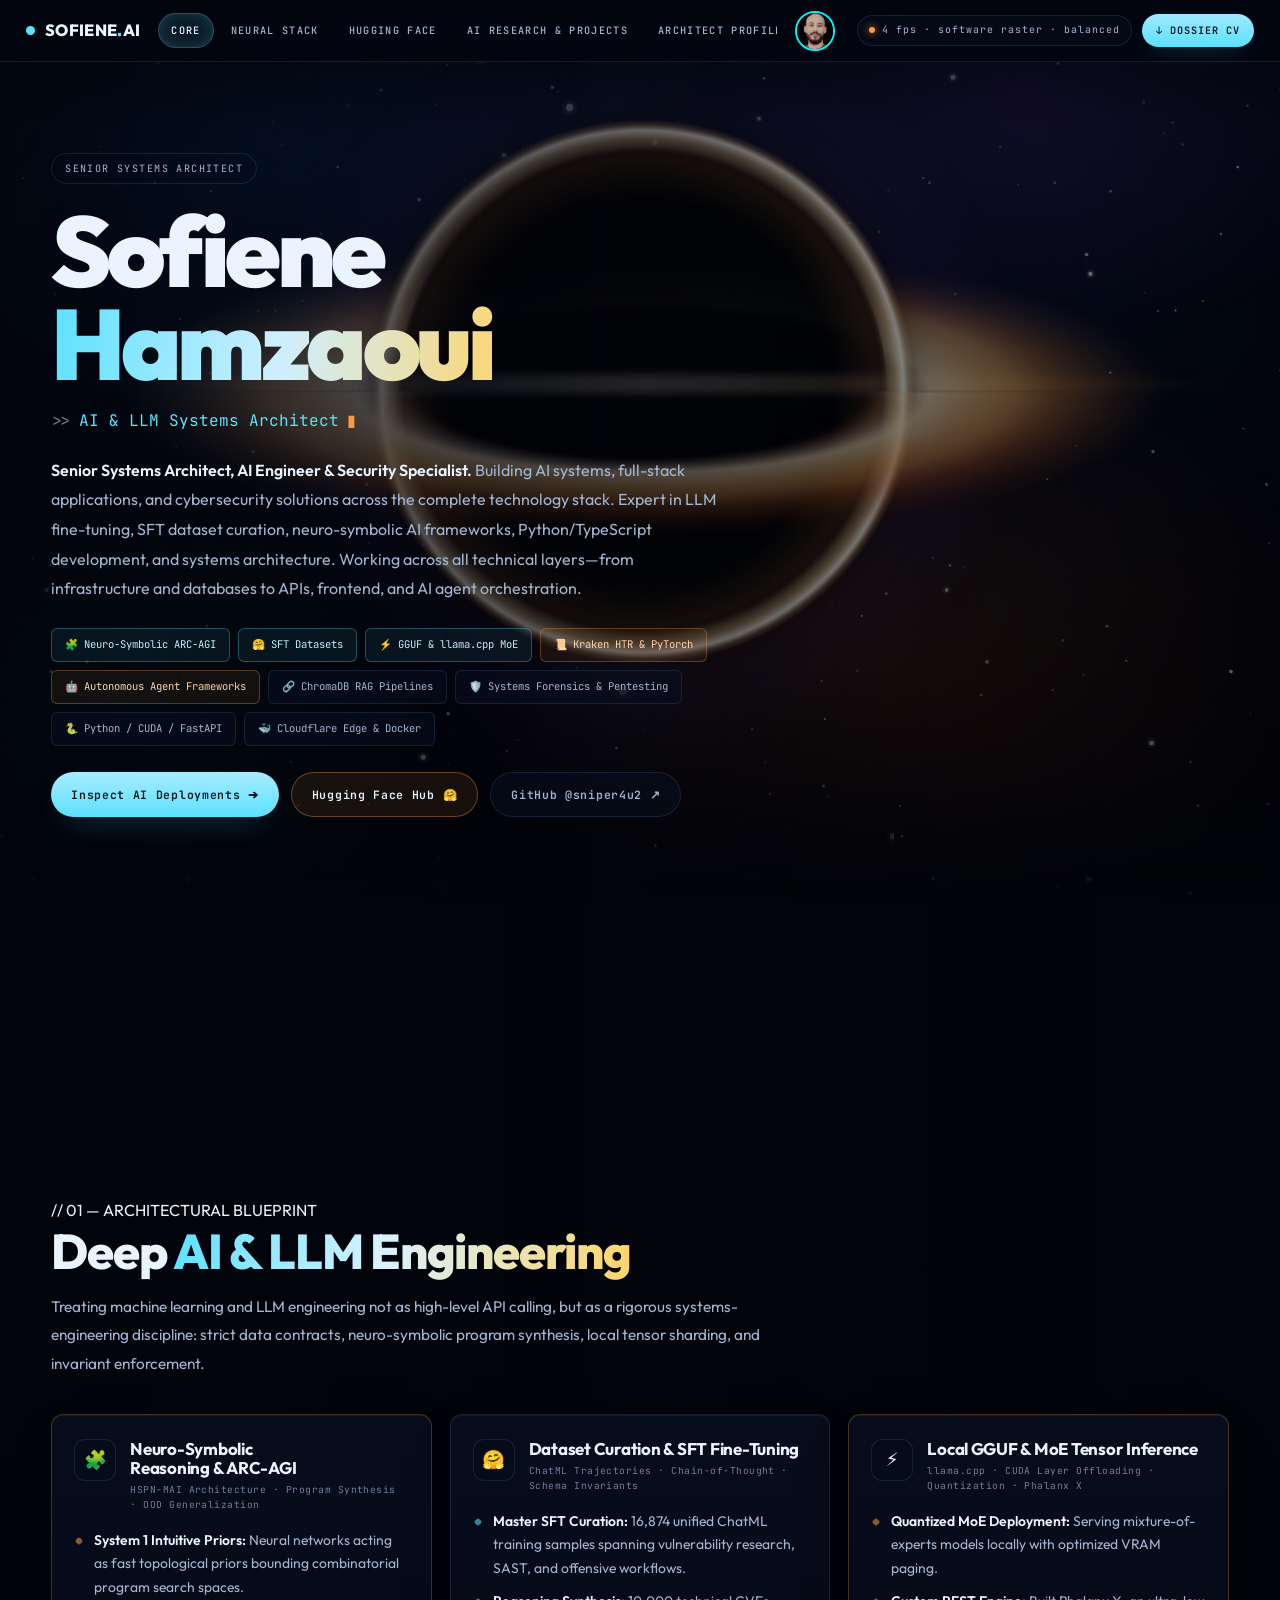
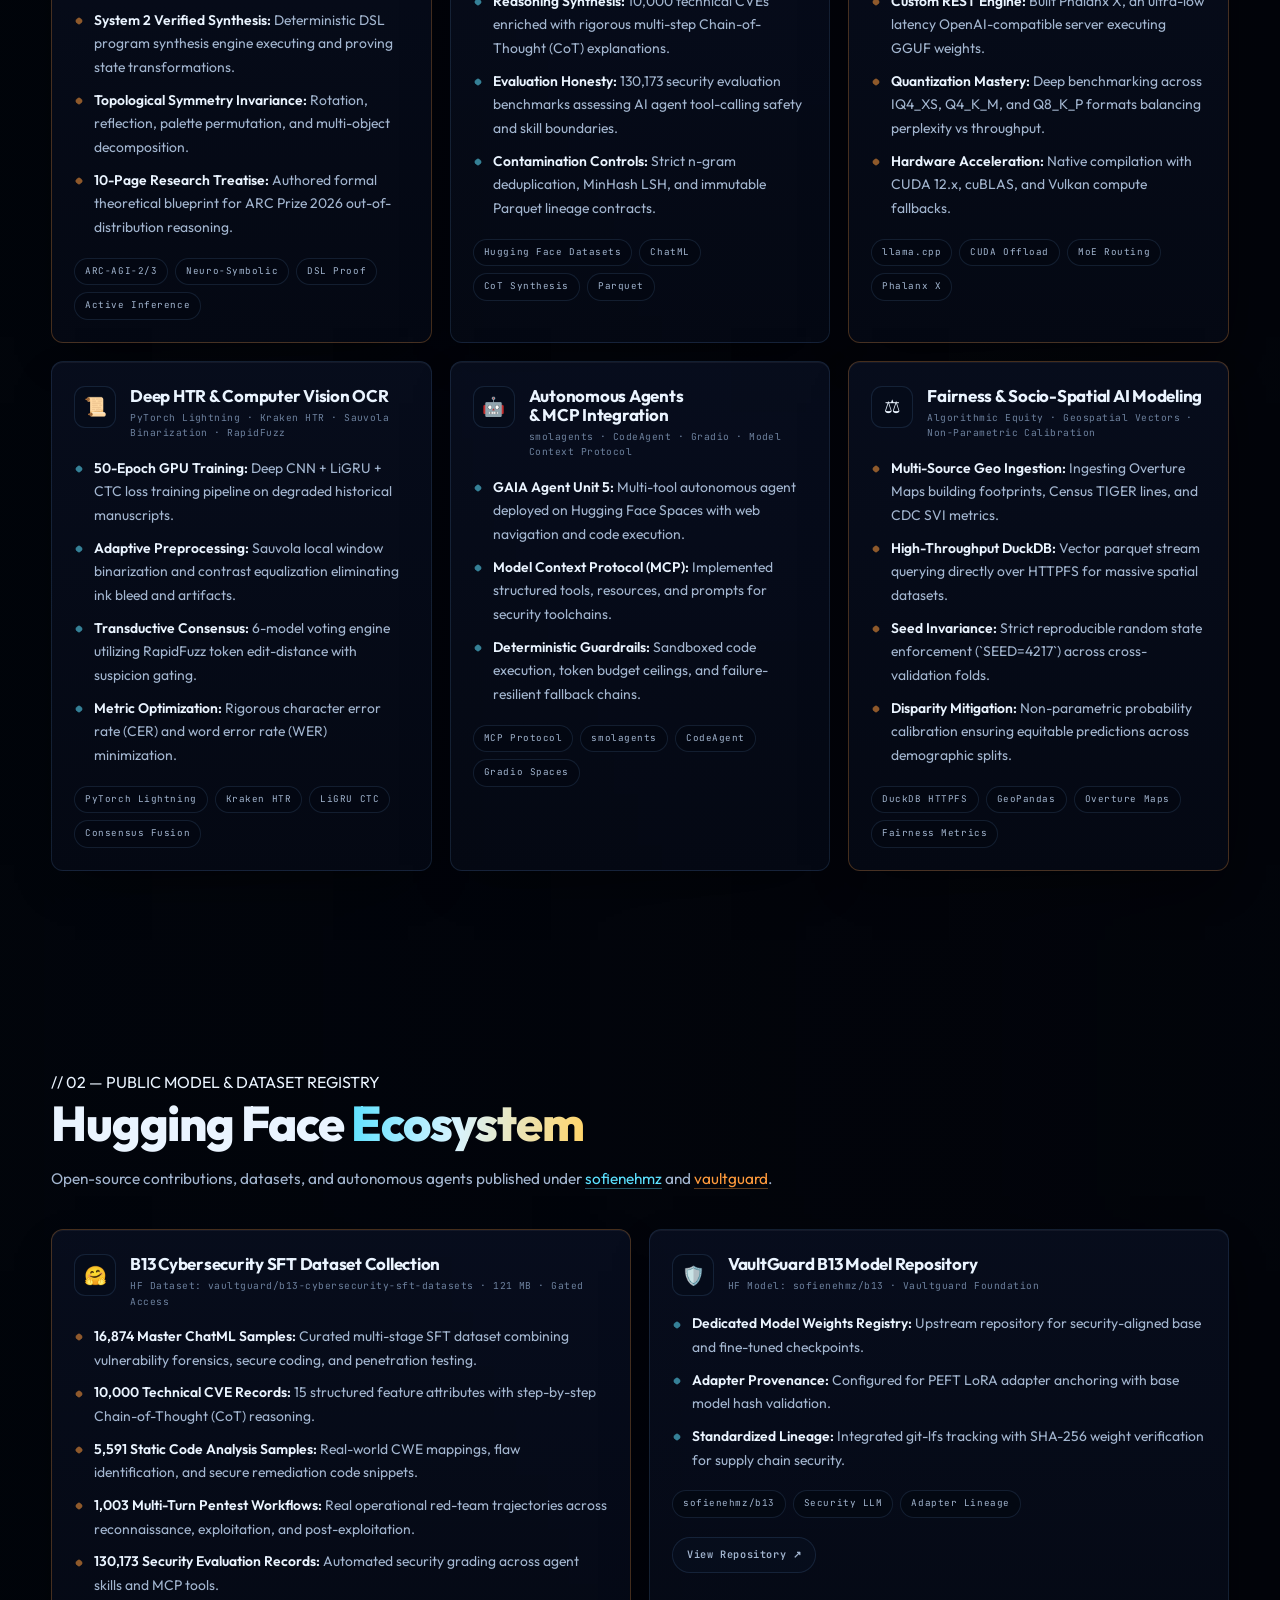
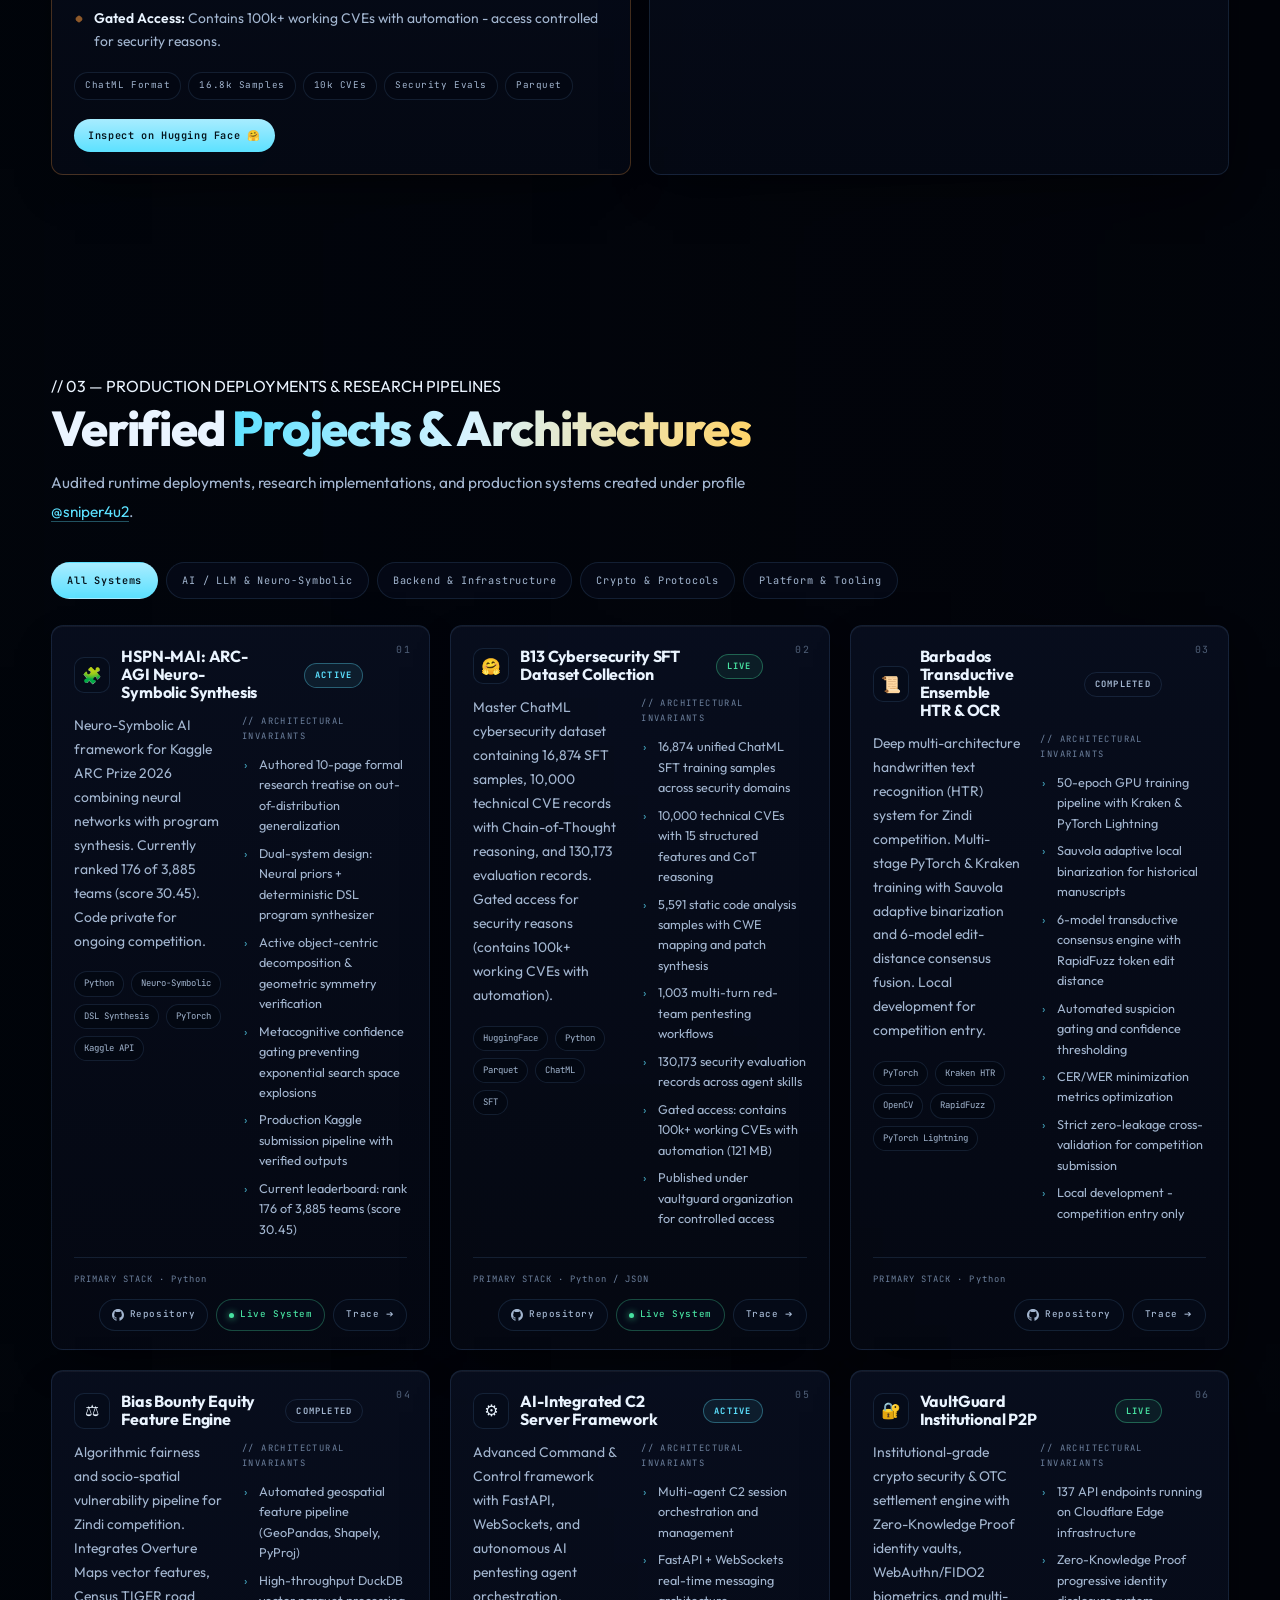
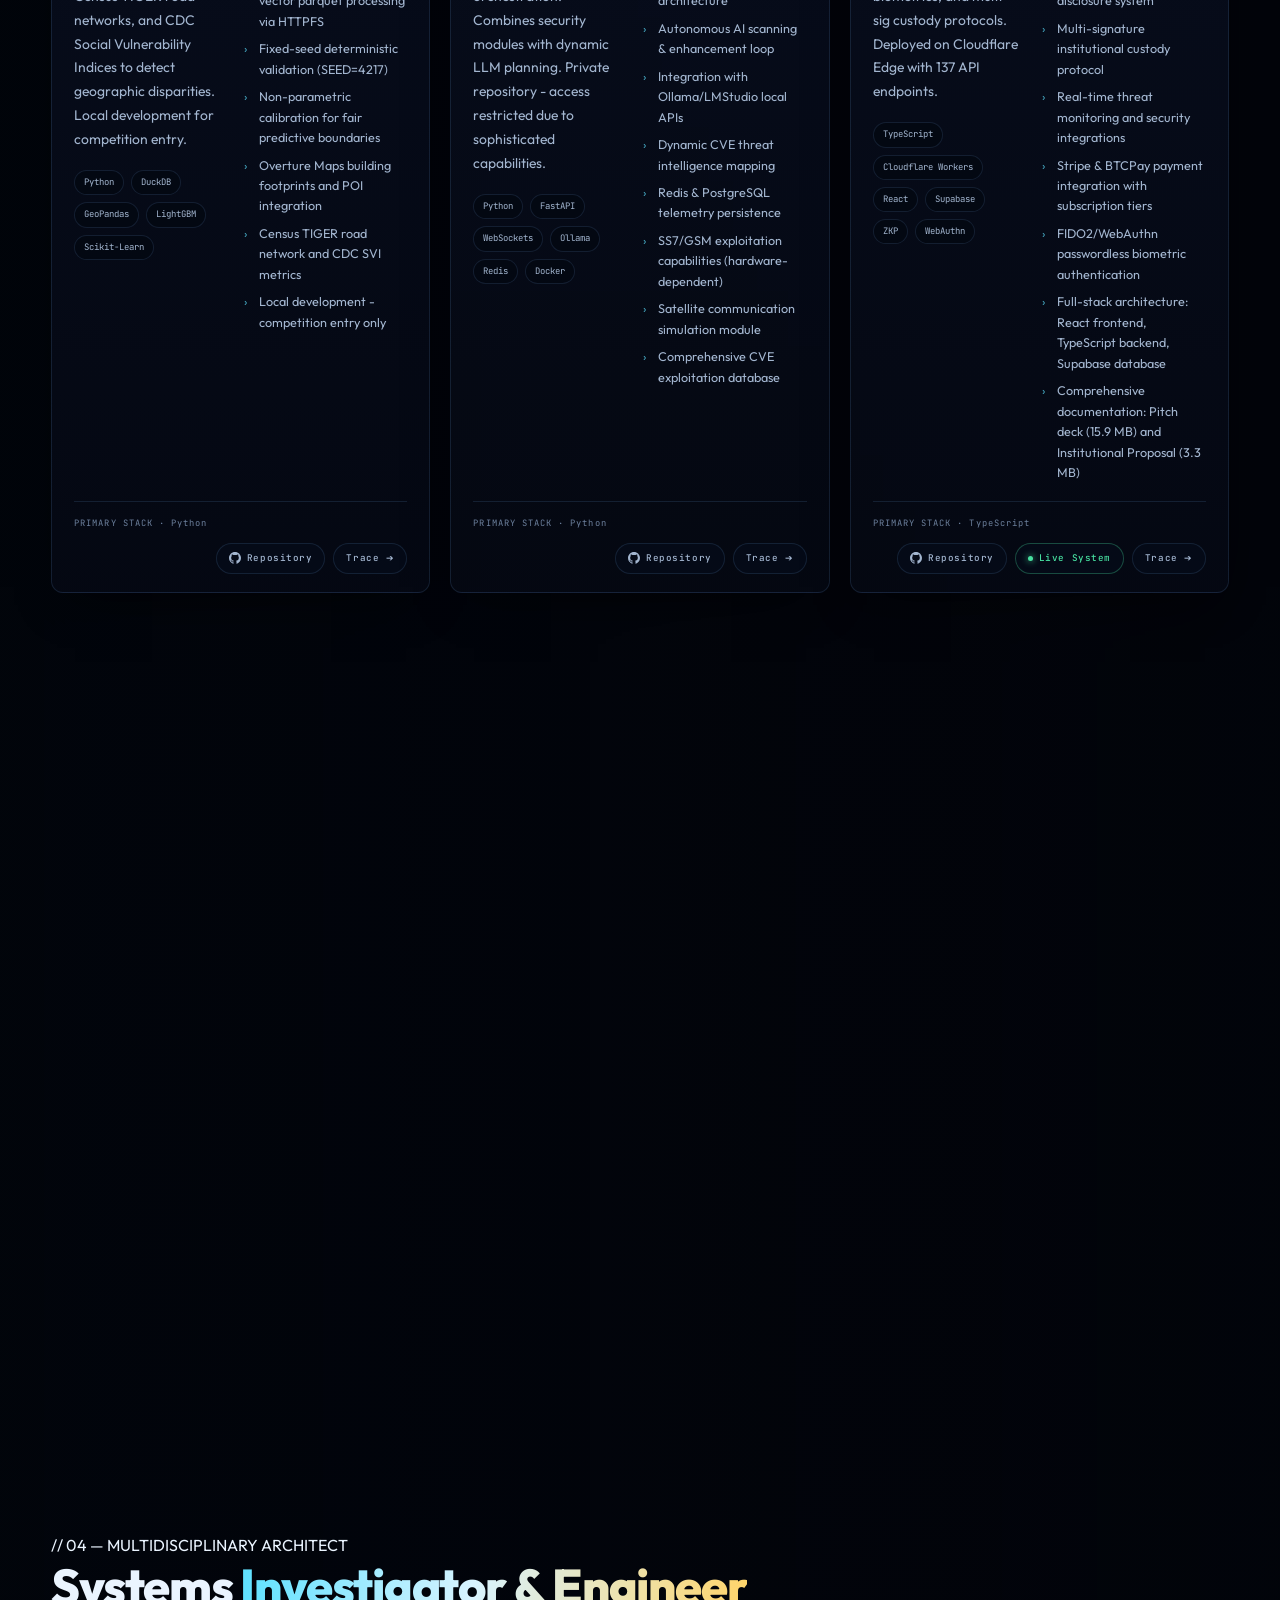
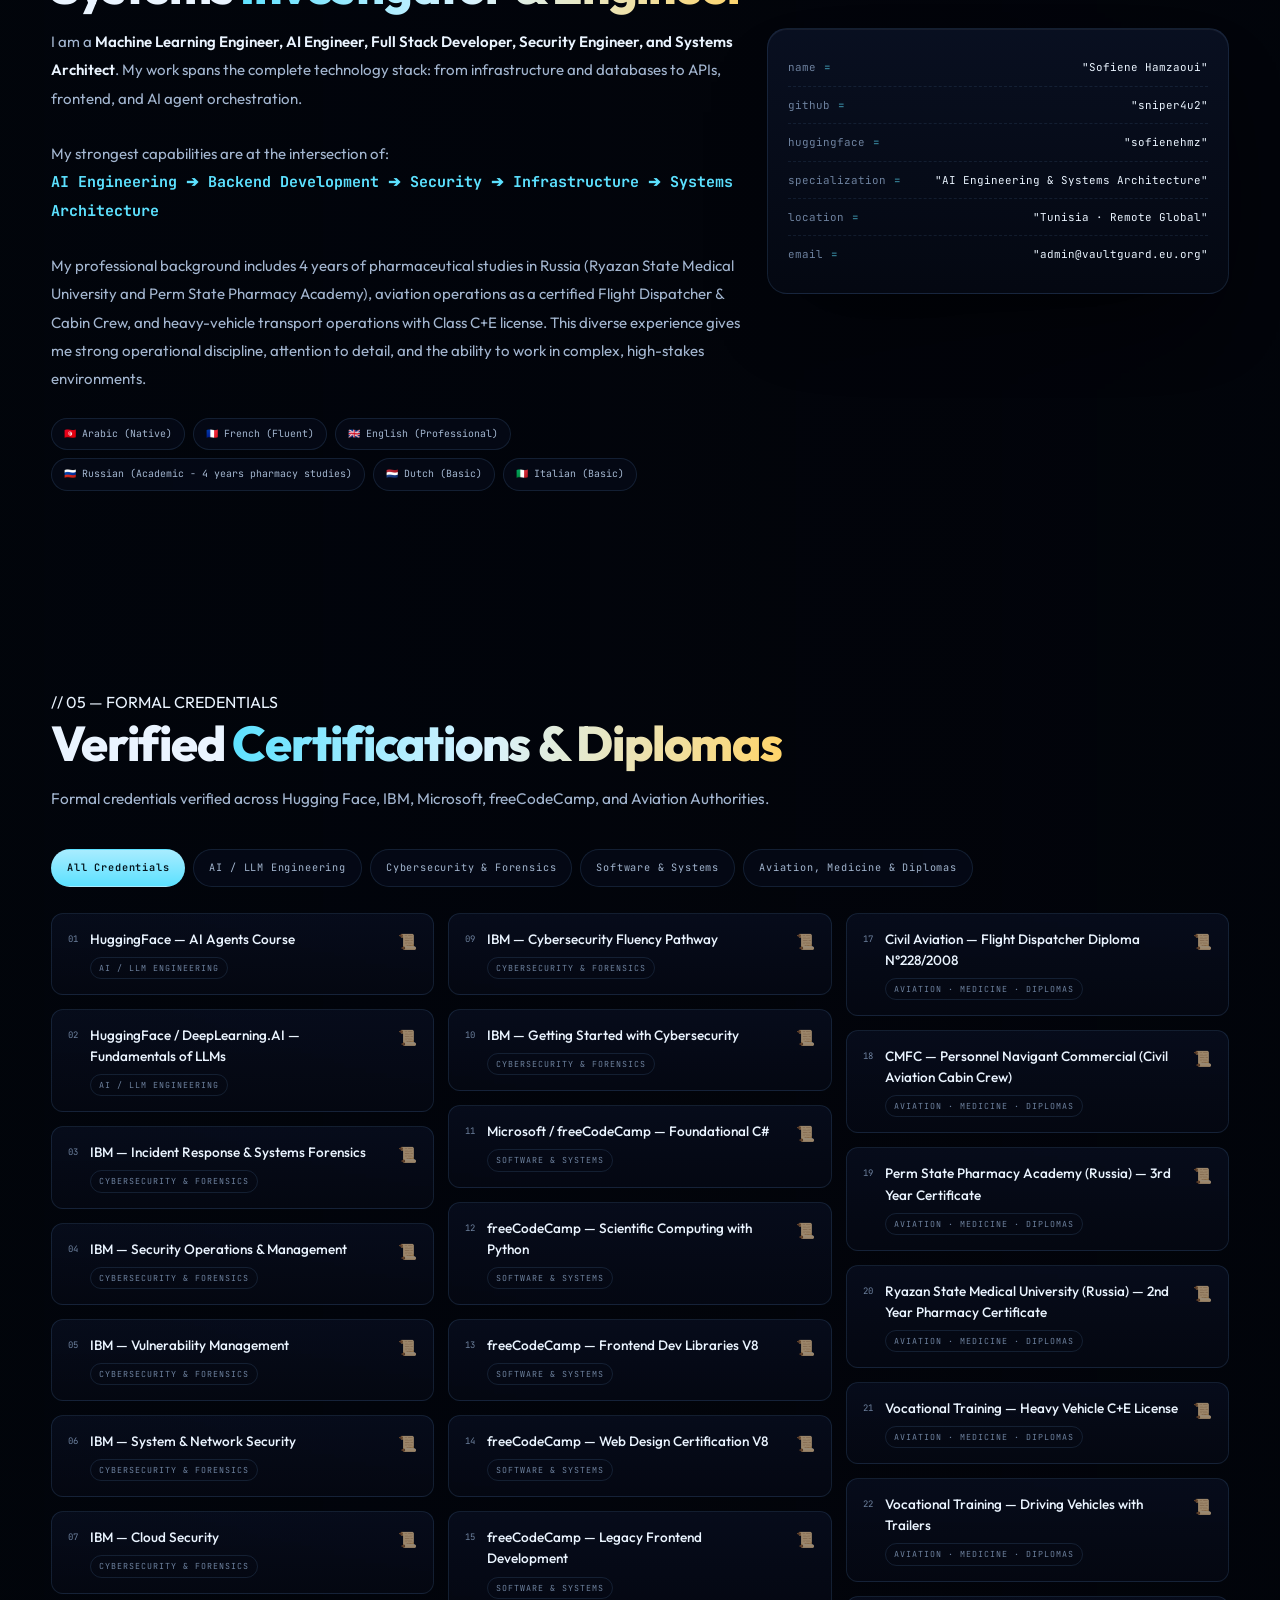
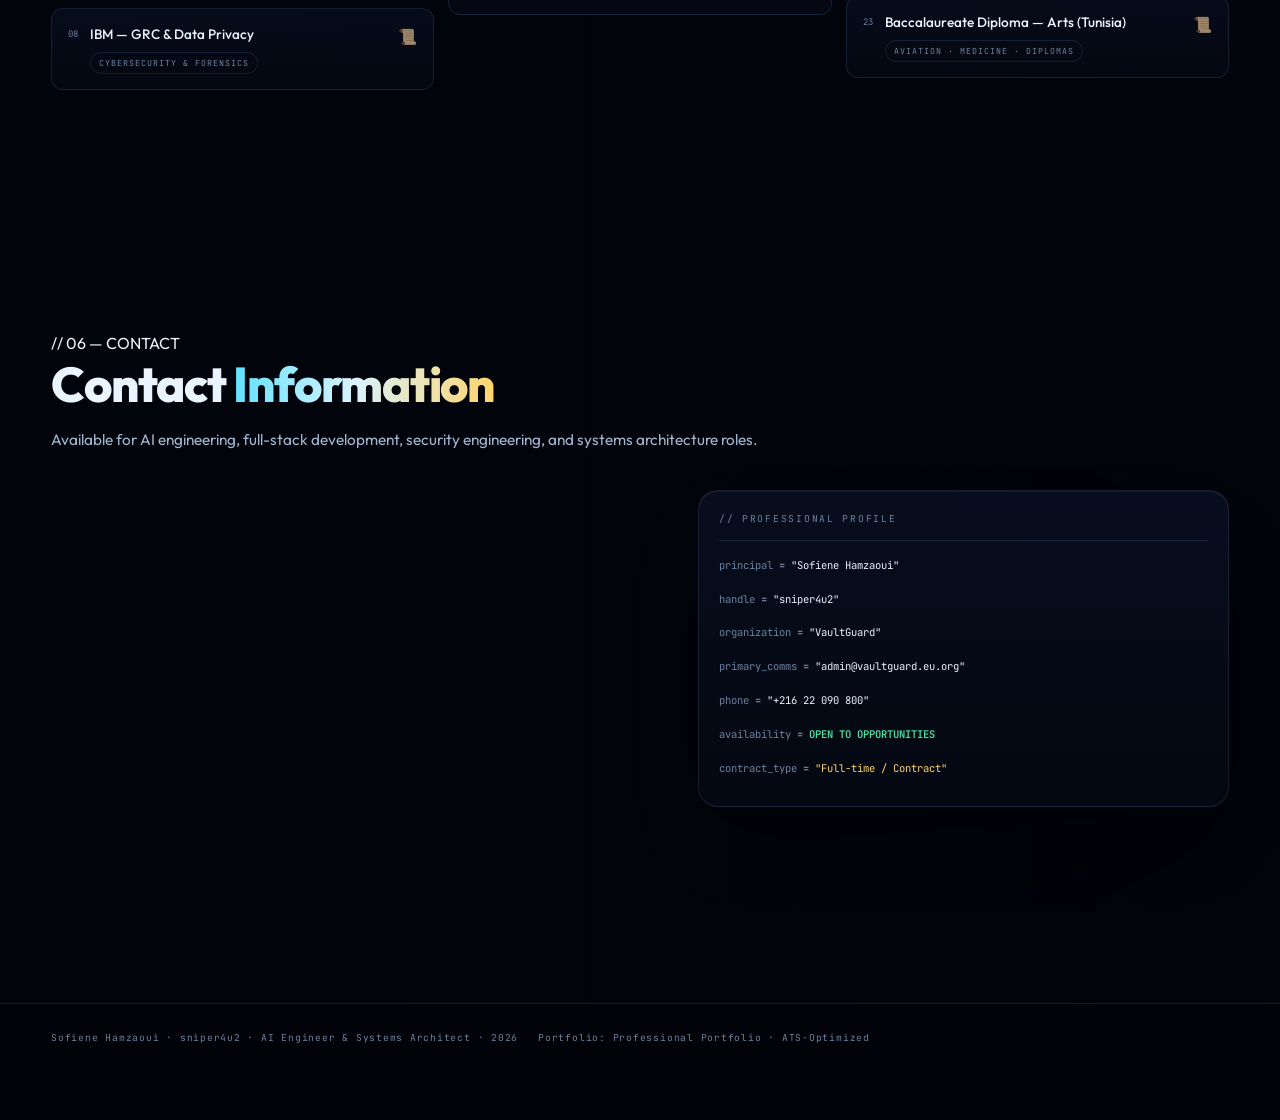
==== commit f011c566: "Move profile photo to top right nav, fix CV contact info formatting" ====
--- a/index.html
+++ b/index.html
@@ -141,6 +141,7 @@
     <button class="hud-btn" data-section="contact">SECURE COMMS</button>
   </nav>
   <div class="gbar__right">
+    <img src="CERTS/profile-photo.jpg" alt="Sofiene Hamzaoui" class="gbar__photo">
     <span class="gbar__live" id="gbar-live" data-state="idle" title="Measured on this machine, not estimated">
       <span class="gbar__dot"></span>
       <span id="gbar-live-txt">measuring this machine…</span>
@@ -463,9 +464,6 @@
     <h2 class="section-title">Systems <span class="accent">Investigator &amp; Engineer</span></h2>
     
       <div class="about-grid">
-      <div class="about-photo">
-        <img src="CERTS/profile-photo.jpg" alt="Sofiene Hamzaoui" class="profile-img">
-      </div>
       <div class="about-text">
         <p>
           I am a <strong>Machine Learning Engineer, AI Engineer, Full Stack Developer, Security Engineer, and Systems Architect</strong>.
--- a/style.css
+++ b/style.css
@@ -666,6 +666,15 @@
 .gbar__live[data-state="warn"] .gbar__dot { background: var(--amber); box-shadow: 0 0 8px var(--amber); }
 .gbar__live[data-state="idle"] .gbar__dot { background: var(--dimmer); box-shadow: none; }
 
+.gbar__photo {
+  width: 40px;
+  height: 40px;
+  border-radius: 50%;
+  object-fit: cover;
+  border: 2px solid var(--accent, #00f2ff);
+  margin-right: 12px;
+  vertical-align: middle;
+}
 .gbar__cv {
   padding: 8px 14px;
   border-radius: 999px;
@@ -1520,18 +1529,6 @@
   grid-template-columns: minmax(0, 1.35fr) minmax(300px, 0.9fr);
   gap: 24px;
   align-items: start;
-}
-.about-photo {
-  text-align: center;
-  padding: 20px;
-}
-.profile-img {
-  width: 200px;
-  height: 200px;
-  object-fit: cover;
-  border-radius: 12px;
-  border: 3px solid var(--accent, #00f2ff);
-  box-shadow: 0 4px 20px rgba(0, 242, 255, 0.2);
 }
 .about-text p { font-size: 0.94rem; line-height: 1.88; color: var(--dim); }
 .about-text p + p { margin-top: 16px; }
